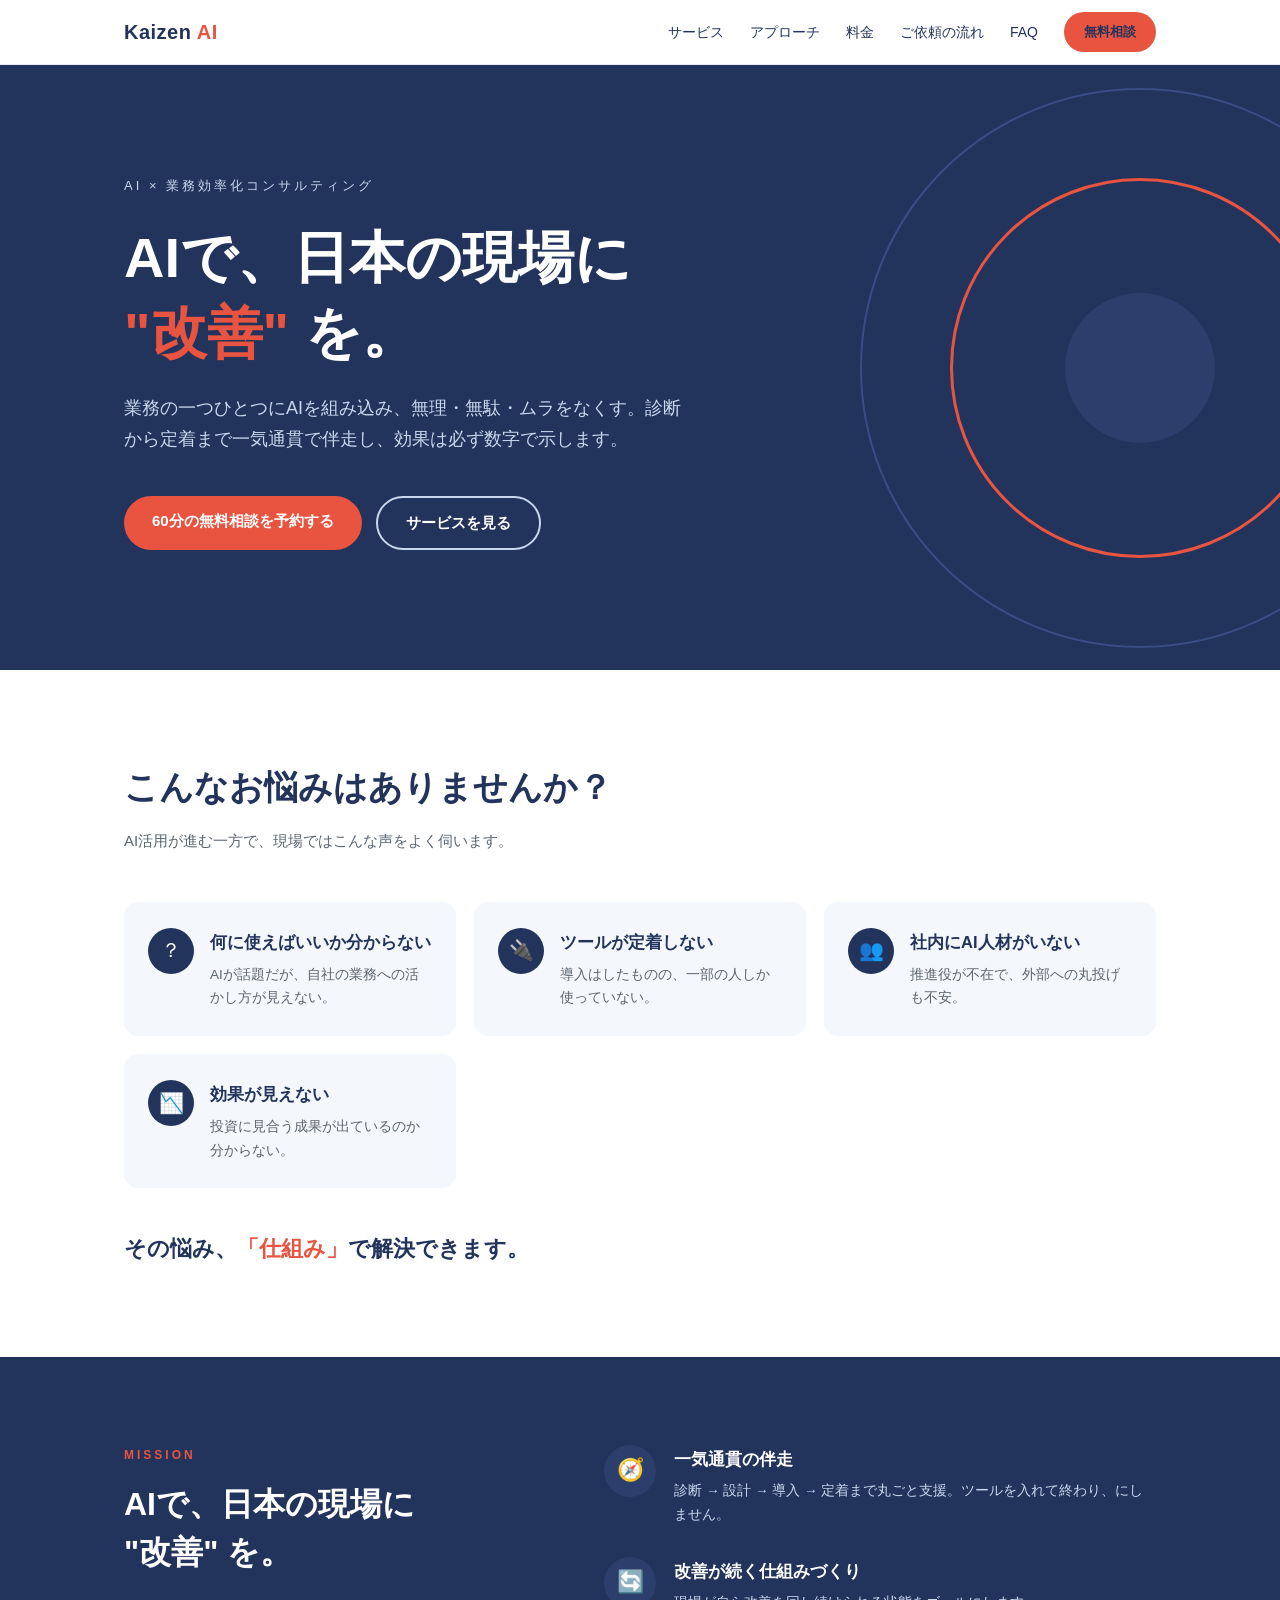
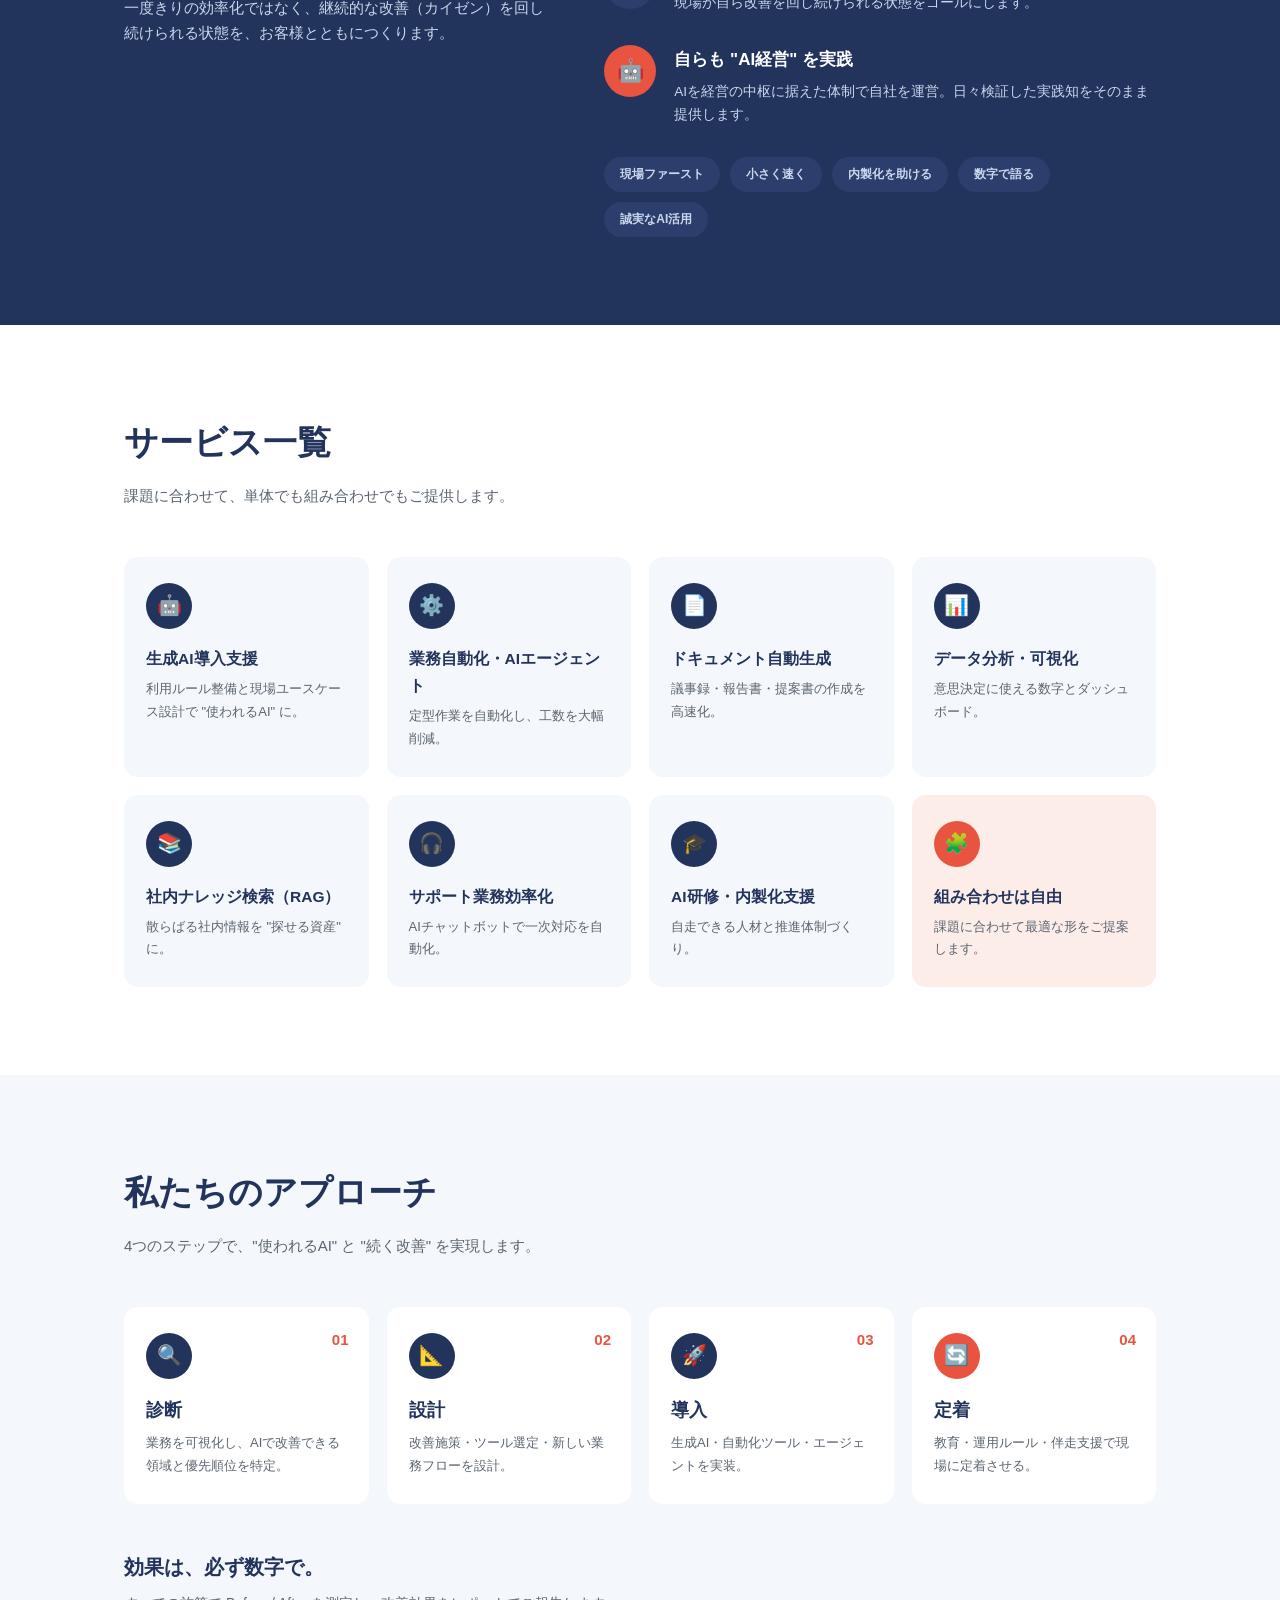
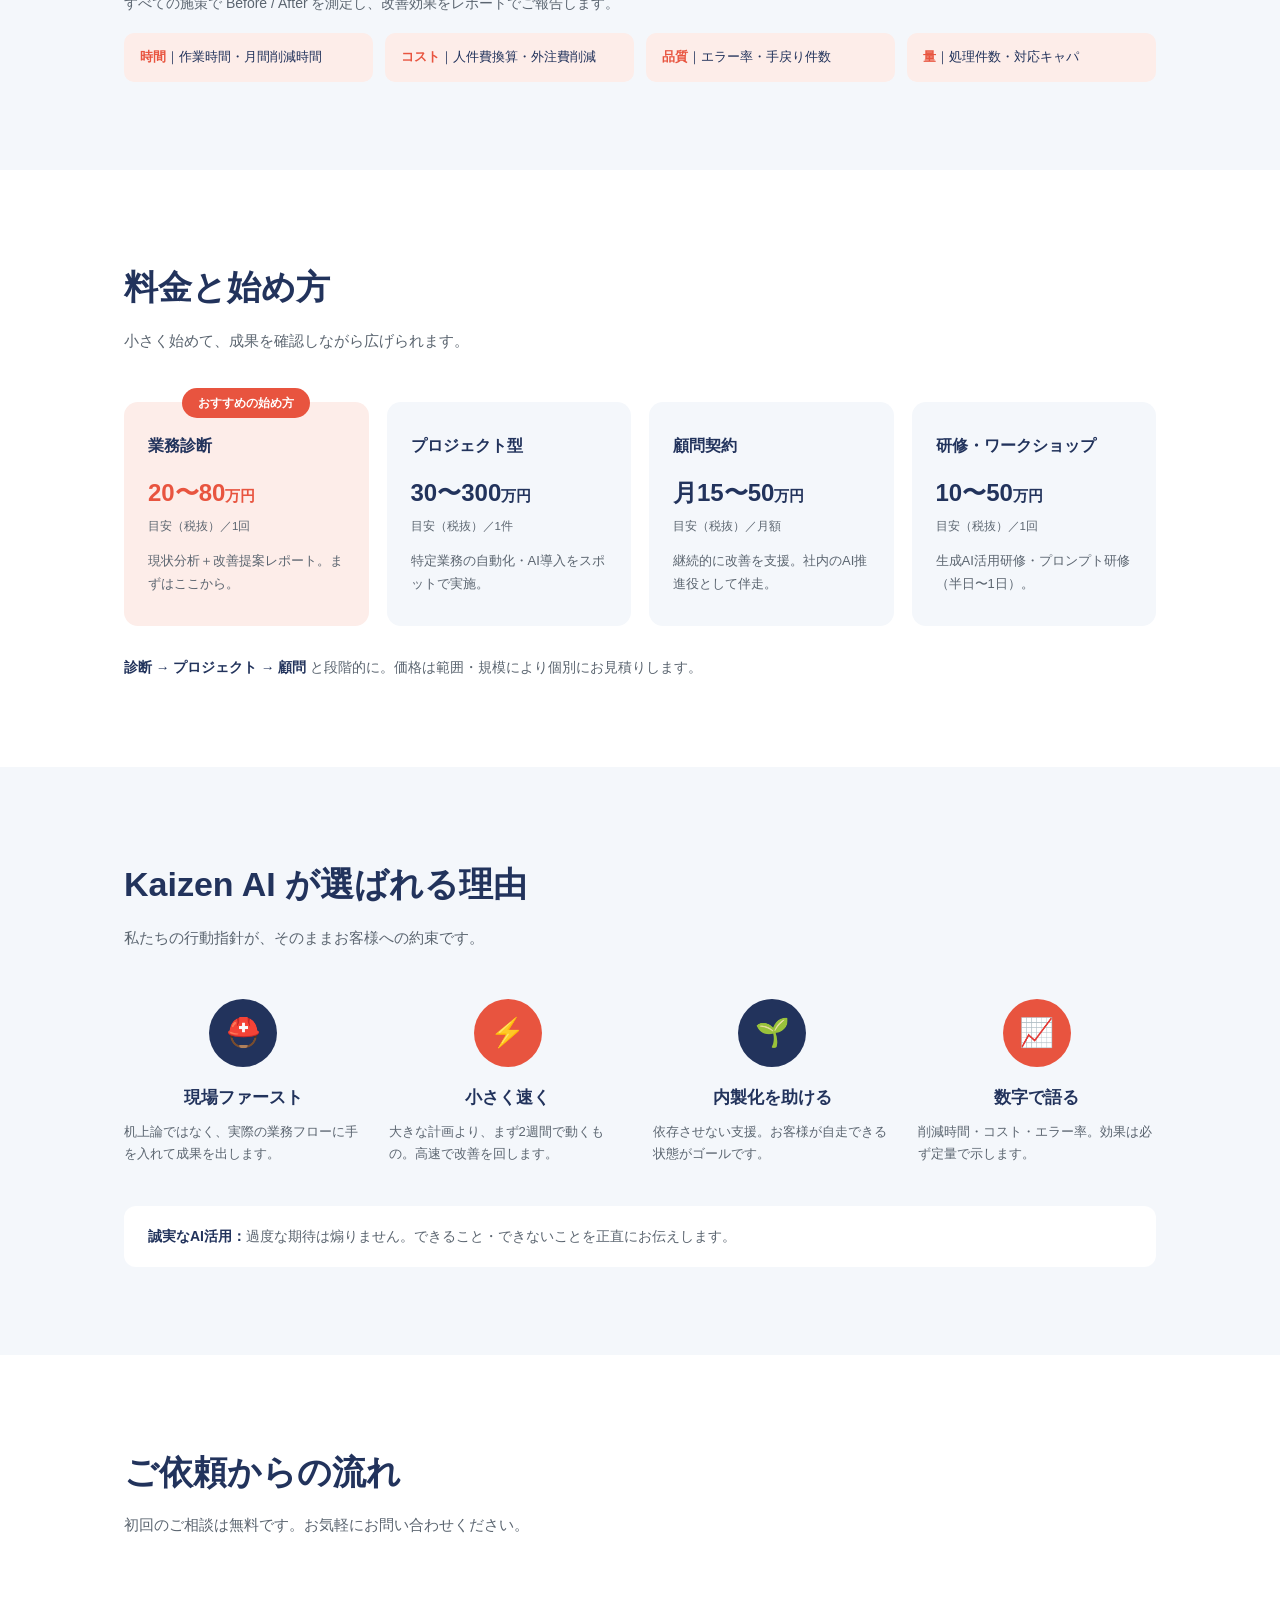
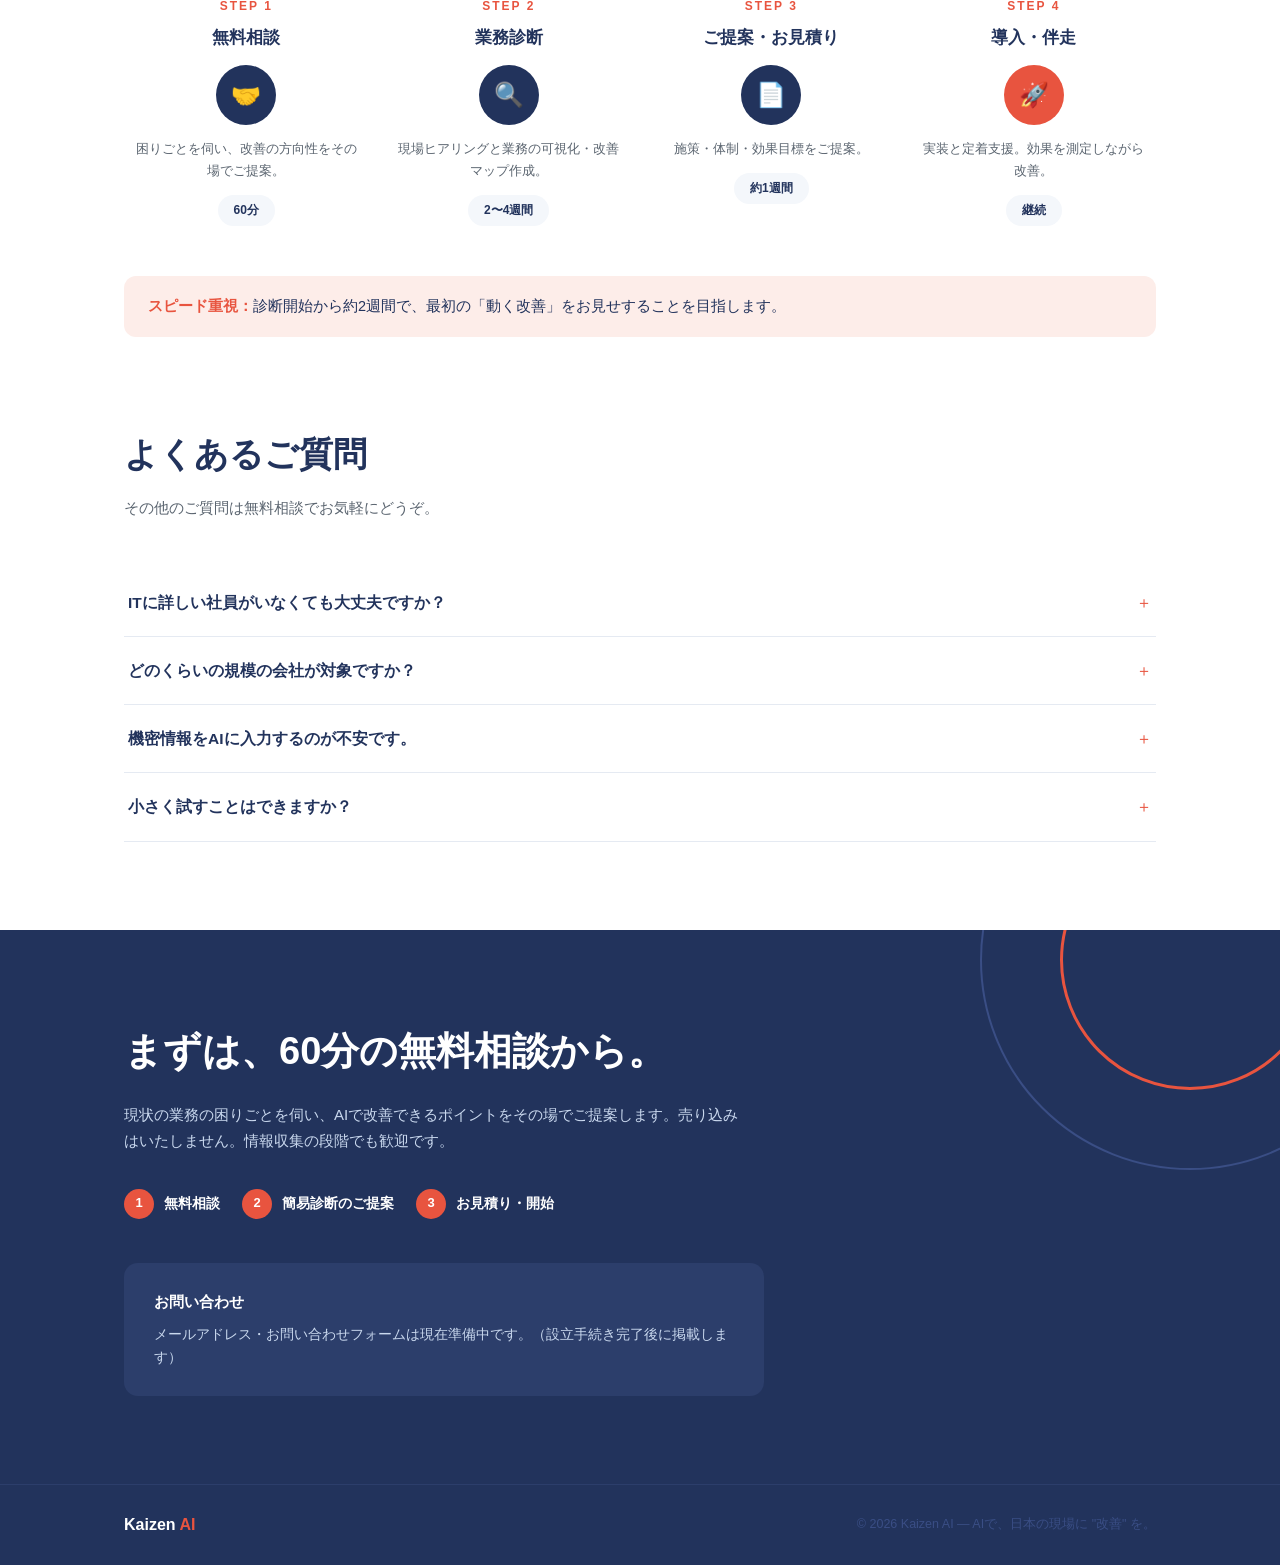
==== website/index.html @ c4fd0d72 "Webサイト: 会社紹介LP（1枚もの）を追加 - website/index.html — 自己完結型LP（外部依存なし・レスポンシブ対応）   ヒーロー / お悩み / 会社紹介 / サービス /" ====
<!DOCTYPE html>
<html lang="ja">
<head>
<meta charset="UTF-8">
<meta name="viewport" content="width=device-width, initial-scale=1.0">
<title>Kaizen AI — AIで、日本の現場に "改善" を。</title>
<meta name="description" content="Kaizen AI は、AIを駆使した業務効率化コンサルティング会社です。診断から定着まで一気通貫で伴走し、効果を数字で示します。まずは60分の無料相談から。">
<style>
  :root {
    --ink: #22335C;
    --ink2: #3A4E85;
    --panel: #2C3E6B;
    --ice: #C9D8EE;
    --bg-soft: #F4F7FB;
    --acc: #E8543F;
    --acc-soft: #FDEDE9;
    --gray: #5B6570;
    --white: #FFFFFF;
  }
  * { margin: 0; padding: 0; box-sizing: border-box; }
  html { scroll-behavior: smooth; }
  body {
    font-family: "Hiragino Kaku Gothic ProN", "Hiragino Sans", "Yu Gothic", "Meiryo", sans-serif;
    color: var(--ink);
    background: var(--white);
    line-height: 1.75;
  }
  .wrap { max-width: 1080px; margin: 0 auto; padding: 0 24px; }
  section { padding: 88px 0; }
  h2 { font-size: clamp(26px, 4vw, 34px); margin-bottom: 10px; }
  .lead { color: var(--gray); margin-bottom: 48px; font-size: 15px; }
  .accent { color: var(--acc); }

  /* ---------- header ---------- */
  header {
    position: sticky; top: 0; z-index: 50;
    background: rgba(255,255,255,.94); backdrop-filter: blur(8px);
    border-bottom: 1px solid #E5EAF2;
  }
  .nav { display: flex; align-items: center; justify-content: space-between; height: 64px; }
  .logo { font-size: 20px; font-weight: 800; letter-spacing: .5px; color: var(--ink); text-decoration: none; }
  .logo span { color: var(--acc); }
  .nav-links { display: flex; gap: 26px; align-items: center; }
  .nav-links a { color: var(--ink); text-decoration: none; font-size: 14px; }
  .nav-links a:hover { color: var(--acc); }
  .btn {
    display: inline-block; padding: 12px 28px; border-radius: 999px;
    background: var(--acc); color: var(--white); text-decoration: none;
    font-weight: 700; font-size: 15px; transition: opacity .2s, transform .2s;
  }
  .btn:hover { opacity: .88; transform: translateY(-1px); }
  .btn.small { padding: 9px 20px; font-size: 13px; }
  .btn.ghost { background: transparent; border: 2px solid var(--ice); color: var(--white); }
  @media (max-width: 720px) { .nav-links a:not(.btn) { display: none; } }

  /* ---------- hero ---------- */
  .hero {
    background: var(--ink); color: var(--white);
    position: relative; overflow: hidden; padding: 110px 0 120px;
  }
  .hero .circles { position: absolute; right: -140px; top: 50%; transform: translateY(-50%); width: 560px; height: 560px; pointer-events: none; }
  .hero .c1, .hero .c2, .hero .c3 { position: absolute; border-radius: 50%; }
  .hero .c1 { inset: 0; border: 2px solid var(--ink2); }
  .hero .c2 { inset: 90px; border: 3px solid var(--acc); }
  .hero .c3 { inset: 205px; background: var(--panel); }
  .hero .dot { position: absolute; top: 60px; right: 70px; width: 22px; height: 22px; border-radius: 50%; background: var(--ice); }
  .hero .eyebrow { color: var(--ice); font-size: 13px; letter-spacing: 3px; margin-bottom: 22px; }
  .hero h1 { font-size: clamp(34px, 6vw, 56px); line-height: 1.35; margin-bottom: 22px; }
  .hero h1 em { font-style: normal; color: var(--acc); }
  .hero p.sub { color: var(--ice); font-size: clamp(15px, 2vw, 18px); margin-bottom: 40px; max-width: 560px; }
  .hero .cta-row { display: flex; gap: 14px; flex-wrap: wrap; }
  @media (max-width: 860px) { .hero .circles { opacity: .35; } }

  /* ---------- pain ---------- */
  .pain-grid { display: grid; grid-template-columns: repeat(auto-fit, minmax(280px, 1fr)); gap: 18px; }
  .pain-card {
    background: var(--bg-soft); border-radius: 14px; padding: 26px 24px;
    display: flex; gap: 16px; align-items: flex-start;
  }
  .pain-card .ico { flex: 0 0 46px; height: 46px; border-radius: 50%; background: var(--ink); color: var(--white); display: grid; place-items: center; font-size: 20px; }
  .pain-card h3 { font-size: 16.5px; margin-bottom: 6px; }
  .pain-card p { color: var(--gray); font-size: 13.5px; }
  .pain-close { margin-top: 42px; font-size: clamp(18px, 3vw, 22px); font-weight: 800; }

  /* ---------- about ---------- */
  .about { background: var(--ink); color: var(--white); }
  .about-grid { display: grid; grid-template-columns: 1fr 1.3fr; gap: 56px; align-items: start; }
  @media (max-width: 860px) { .about-grid { grid-template-columns: 1fr; } }
  .about .mission-label { color: var(--acc); font-size: 12px; letter-spacing: 3px; font-weight: 700; margin-bottom: 14px; }
  .about .mission { font-size: clamp(24px, 3.4vw, 32px); font-weight: 800; line-height: 1.5; margin-bottom: 20px; }
  .about .mission-sub { color: var(--ice); font-size: 14.5px; }
  .feature { display: flex; gap: 18px; margin-bottom: 30px; }
  .feature .ico { flex: 0 0 52px; height: 52px; border-radius: 50%; background: var(--panel); display: grid; place-items: center; font-size: 22px; }
  .feature .ico.acc { background: var(--acc); }
  .feature h3 { font-size: 17px; margin-bottom: 5px; }
  .feature p { color: var(--ice); font-size: 13.5px; }
  .chip-row { display: flex; flex-wrap: wrap; gap: 10px; margin-top: 6px; }
  .chip { background: var(--panel); color: var(--ice); font-size: 12px; font-weight: 700; padding: 7px 16px; border-radius: 999px; }

  /* ---------- services ---------- */
  .svc-grid { display: grid; grid-template-columns: repeat(auto-fit, minmax(240px, 1fr)); gap: 18px; }
  .svc-card { background: var(--bg-soft); border-radius: 14px; padding: 26px 22px; }
  .svc-card.acc { background: var(--acc-soft); }
  .svc-card .ico { width: 46px; height: 46px; border-radius: 50%; background: var(--ink); color: var(--white); display: grid; place-items: center; font-size: 20px; margin-bottom: 16px; }
  .svc-card.acc .ico { background: var(--acc); }
  .svc-card h3 { font-size: 15.5px; margin-bottom: 6px; }
  .svc-card p { color: var(--gray); font-size: 13px; }

  /* ---------- approach ---------- */
  .approach { background: var(--bg-soft); }
  .step-grid { display: grid; grid-template-columns: repeat(auto-fit, minmax(220px, 1fr)); gap: 18px; margin-bottom: 46px; }
  .step-card { background: var(--white); border-radius: 14px; padding: 26px 22px; position: relative; }
  .step-card .num { position: absolute; top: 20px; right: 20px; color: var(--acc); font-weight: 800; font-size: 15px; }
  .step-card .ico { width: 46px; height: 46px; border-radius: 50%; background: var(--ink); color: var(--white); display: grid; place-items: center; font-size: 20px; margin-bottom: 16px; }
  .step-card.last .ico { background: var(--acc); }
  .step-card h3 { font-size: 18px; margin-bottom: 6px; }
  .step-card p { color: var(--gray); font-size: 13px; }
  .kpi-note h3 { font-size: 20px; margin-bottom: 6px; }
  .kpi-note > p { color: var(--gray); font-size: 14px; margin-bottom: 18px; }
  .kpi-row { display: grid; grid-template-columns: repeat(auto-fit, minmax(220px, 1fr)); gap: 12px; }
  .kpi { background: var(--acc-soft); border-radius: 10px; padding: 13px 16px; font-size: 13px; }
  .kpi b { color: var(--acc); }

  /* ---------- pricing ---------- */
  .price-grid { display: grid; grid-template-columns: repeat(auto-fit, minmax(230px, 1fr)); gap: 18px; margin-bottom: 30px; }
  .price-card { background: var(--bg-soft); border-radius: 14px; padding: 30px 24px; position: relative; }
  .price-card.top { background: var(--acc-soft); }
  .price-card .badge {
    position: absolute; top: -14px; left: 50%; transform: translateX(-50%);
    background: var(--acc); color: var(--white); font-size: 11.5px; font-weight: 700;
    padding: 5px 16px; border-radius: 999px; white-space: nowrap;
  }
  .price-card h3 { font-size: 16px; margin-bottom: 12px; }
  .price-card .price { font-size: 24px; font-weight: 800; margin-bottom: 2px; }
  .price-card.top .price { color: var(--acc); }
  .price-card .unit { color: var(--gray); font-size: 11.5px; margin-bottom: 14px; }
  .price-card p.desc { color: var(--gray); font-size: 13px; }
  .price-note { font-size: 13.5px; color: var(--gray); }
  .price-note b { color: var(--ink); }

  /* ---------- reasons ---------- */
  .reasons { background: var(--bg-soft); }
  .reason-grid { display: grid; grid-template-columns: repeat(auto-fit, minmax(220px, 1fr)); gap: 26px; margin-bottom: 40px; }
  .reason { text-align: center; }
  .reason .ico { width: 68px; height: 68px; border-radius: 50%; background: var(--ink); color: var(--white); display: grid; place-items: center; font-size: 28px; margin: 0 auto 16px; }
  .reason:nth-child(even) .ico { background: var(--acc); }
  .reason h3 { font-size: 17px; margin-bottom: 8px; }
  .reason p { color: var(--gray); font-size: 13px; text-align: left; }
  .honesty { background: var(--white); border-radius: 12px; padding: 18px 24px; font-size: 14px; }
  .honesty b { color: var(--ink); }
  .honesty span { color: var(--gray); }

  /* ---------- flow ---------- */
  .flow-grid { display: grid; grid-template-columns: repeat(auto-fit, minmax(200px, 1fr)); gap: 18px; margin-bottom: 40px; }
  .flow-item { text-align: center; padding: 10px; }
  .flow-item .stepno { color: var(--acc); font-weight: 800; font-size: 12px; letter-spacing: 2px; }
  .flow-item h3 { font-size: 17px; margin: 6px 0 12px; }
  .flow-item .ico { width: 60px; height: 60px; border-radius: 50%; background: var(--ink); color: var(--white); display: grid; place-items: center; font-size: 24px; margin: 0 auto 14px; }
  .flow-item.last .ico { background: var(--acc); }
  .flow-item p { color: var(--gray); font-size: 12.5px; margin-bottom: 12px; }
  .flow-item .dur { display: inline-block; background: var(--bg-soft); border-radius: 999px; font-size: 12px; font-weight: 700; padding: 5px 16px; }
  .speed { background: var(--acc-soft); border-radius: 12px; padding: 18px 24px; font-size: 14.5px; }
  .speed b { color: var(--acc); }

  /* ---------- faq ---------- */
  .faq details { border-bottom: 1px solid #E5EAF2; padding: 4px 0; }
  .faq summary { cursor: pointer; font-weight: 700; font-size: 15.5px; padding: 16px 4px; list-style: none; display: flex; justify-content: space-between; align-items: center; }
  .faq summary::-webkit-details-marker { display: none; }
  .faq summary::after { content: "＋"; color: var(--acc); font-weight: 400; }
  .faq details[open] summary::after { content: "−"; }
  .faq .a { color: var(--gray); font-size: 14px; padding: 0 4px 18px; }

  /* ---------- cta ---------- */
  .cta { background: var(--ink); color: var(--white); position: relative; overflow: hidden; }
  .cta .circles { position: absolute; right: -120px; top: -180px; width: 420px; height: 420px; pointer-events: none; }
  .cta .c1 { position: absolute; inset: 0; border-radius: 50%; border: 2px solid var(--ink2); }
  .cta .c2 { position: absolute; inset: 80px; border-radius: 50%; border: 3px solid var(--acc); }
  @media (max-width: 860px) { .cta .circles { opacity: .18; } }
  .cta h2 { font-size: clamp(26px, 4.4vw, 38px); }
  .cta p.sub { color: var(--ice); margin: 18px 0 34px; max-width: 620px; font-size: 15px; }
  .cta-steps { display: flex; gap: 22px; flex-wrap: wrap; margin-bottom: 44px; }
  .cta-steps .s { display: flex; align-items: center; gap: 10px; font-weight: 700; font-size: 14px; }
  .cta-steps .n { width: 30px; height: 30px; border-radius: 50%; background: var(--acc); display: grid; place-items: center; font-size: 13px; }
  .contact-box { background: var(--panel); border-radius: 14px; padding: 26px 30px; max-width: 640px; }
  .contact-box h3 { font-size: 15px; margin-bottom: 8px; }
  .contact-box p { color: var(--ice); font-size: 13.5px; }

  footer { background: var(--ink); color: var(--ink2); border-top: 1px solid var(--panel); padding: 26px 0; }
  .foot { display: flex; justify-content: space-between; align-items: center; flex-wrap: wrap; gap: 10px; font-size: 12.5px; }
  .foot .flogo { color: var(--white); font-weight: 800; font-size: 16px; }
  .foot .flogo span { color: var(--acc); }
</style>
</head>
<body>

<header>
  <div class="wrap nav">
    <a class="logo" href="#top">Kaizen <span>AI</span></a>
    <nav class="nav-links">
      <a href="#services">サービス</a>
      <a href="#approach">アプローチ</a>
      <a href="#pricing">料金</a>
      <a href="#flow">ご依頼の流れ</a>
      <a href="#faq">FAQ</a>
      <a class="btn small" href="#contact">無料相談</a>
    </nav>
  </div>
</header>

<!-- ================= HERO ================= -->
<div class="hero" id="top">
  <div class="circles"><div class="c1"></div><div class="c2"></div><div class="c3"></div><div class="dot"></div></div>
  <div class="wrap" style="position:relative">
    <div class="eyebrow">AI × 業務効率化コンサルティング</div>
    <h1>AIで、日本の現場に<br><em>"改善"</em> を。</h1>
    <p class="sub">業務の一つひとつにAIを組み込み、無理・無駄・ムラをなくす。診断から定着まで一気通貫で伴走し、効果は必ず数字で示します。</p>
    <div class="cta-row">
      <a class="btn" href="#contact">60分の無料相談を予約する</a>
      <a class="btn ghost" href="#services">サービスを見る</a>
    </div>
  </div>
</div>

<!-- ================= PAIN ================= -->
<section>
  <div class="wrap">
    <h2>こんなお悩みはありませんか？</h2>
    <p class="lead">AI活用が進む一方で、現場ではこんな声をよく伺います。</p>
    <div class="pain-grid">
      <div class="pain-card"><div class="ico">？</div><div><h3>何に使えばいいか分からない</h3><p>AIが話題だが、自社の業務への活かし方が見えない。</p></div></div>
      <div class="pain-card"><div class="ico">🔌</div><div><h3>ツールが定着しない</h3><p>導入はしたものの、一部の人しか使っていない。</p></div></div>
      <div class="pain-card"><div class="ico">👥</div><div><h3>社内にAI人材がいない</h3><p>推進役が不在で、外部への丸投げも不安。</p></div></div>
      <div class="pain-card"><div class="ico">📉</div><div><h3>効果が見えない</h3><p>投資に見合う成果が出ているのか分からない。</p></div></div>
    </div>
    <p class="pain-close">その悩み、<span class="accent">「仕組み」</span>で解決できます。</p>
  </div>
</section>

<!-- ================= ABOUT ================= -->
<section class="about">
  <div class="wrap">
    <div class="about-grid">
      <div>
        <div class="mission-label">MISSION</div>
        <div class="mission">AIで、日本の現場に<br>"改善" を。</div>
        <p class="mission-sub">一度きりの効率化ではなく、継続的な改善（カイゼン）を回し続けられる状態を、お客様とともにつくります。</p>
      </div>
      <div>
        <div class="feature"><div class="ico">🧭</div><div><h3>一気通貫の伴走</h3><p>診断 → 設計 → 導入 → 定着まで丸ごと支援。ツールを入れて終わり、にしません。</p></div></div>
        <div class="feature"><div class="ico">🔄</div><div><h3>改善が続く仕組みづくり</h3><p>現場が自ら改善を回し続けられる状態をゴールにします。</p></div></div>
        <div class="feature"><div class="ico acc">🤖</div><div><h3>自らも "AI経営" を実践</h3><p>AIを経営の中枢に据えた体制で自社を運営。日々検証した実践知をそのまま提供します。</p></div></div>
        <div class="chip-row">
          <span class="chip">現場ファースト</span><span class="chip">小さく速く</span><span class="chip">内製化を助ける</span><span class="chip">数字で語る</span><span class="chip">誠実なAI活用</span>
        </div>
      </div>
    </div>
  </div>
</section>

<!-- ================= SERVICES ================= -->
<section id="services">
  <div class="wrap">
    <h2>サービス一覧</h2>
    <p class="lead">課題に合わせて、単体でも組み合わせでもご提供します。</p>
    <div class="svc-grid">
      <div class="svc-card"><div class="ico">🤖</div><h3>生成AI導入支援</h3><p>利用ルール整備と現場ユースケース設計で "使われるAI" に。</p></div>
      <div class="svc-card"><div class="ico">⚙️</div><h3>業務自動化・AIエージェント</h3><p>定型作業を自動化し、工数を大幅削減。</p></div>
      <div class="svc-card"><div class="ico">📄</div><h3>ドキュメント自動生成</h3><p>議事録・報告書・提案書の作成を高速化。</p></div>
      <div class="svc-card"><div class="ico">📊</div><h3>データ分析・可視化</h3><p>意思決定に使える数字とダッシュボード。</p></div>
      <div class="svc-card"><div class="ico">📚</div><h3>社内ナレッジ検索（RAG）</h3><p>散らばる社内情報を "探せる資産" に。</p></div>
      <div class="svc-card"><div class="ico">🎧</div><h3>サポート業務効率化</h3><p>AIチャットボットで一次対応を自動化。</p></div>
      <div class="svc-card"><div class="ico">🎓</div><h3>AI研修・内製化支援</h3><p>自走できる人材と推進体制づくり。</p></div>
      <div class="svc-card acc"><div class="ico">🧩</div><h3>組み合わせは自由</h3><p>課題に合わせて最適な形をご提案します。</p></div>
    </div>
  </div>
</section>

<!-- ================= APPROACH ================= -->
<section class="approach" id="approach">
  <div class="wrap">
    <h2>私たちのアプローチ</h2>
    <p class="lead">4つのステップで、"使われるAI" と "続く改善" を実現します。</p>
    <div class="step-grid">
      <div class="step-card"><span class="num">01</span><div class="ico">🔍</div><h3>診断</h3><p>業務を可視化し、AIで改善できる領域と優先順位を特定。</p></div>
      <div class="step-card"><span class="num">02</span><div class="ico">📐</div><h3>設計</h3><p>改善施策・ツール選定・新しい業務フローを設計。</p></div>
      <div class="step-card"><span class="num">03</span><div class="ico">🚀</div><h3>導入</h3><p>生成AI・自動化ツール・エージェントを実装。</p></div>
      <div class="step-card last"><span class="num">04</span><div class="ico">🔄</div><h3>定着</h3><p>教育・運用ルール・伴走支援で現場に定着させる。</p></div>
    </div>
    <div class="kpi-note">
      <h3>効果は、必ず数字で。</h3>
      <p>すべての施策で Before / After を測定し、改善効果をレポートでご報告します。</p>
      <div class="kpi-row">
        <div class="kpi"><b>時間</b>｜作業時間・月間削減時間</div>
        <div class="kpi"><b>コスト</b>｜人件費換算・外注費削減</div>
        <div class="kpi"><b>品質</b>｜エラー率・手戻り件数</div>
        <div class="kpi"><b>量</b>｜処理件数・対応キャパ</div>
      </div>
    </div>
  </div>
</section>

<!-- ================= PRICING ================= -->
<section id="pricing">
  <div class="wrap">
    <h2>料金と始め方</h2>
    <p class="lead">小さく始めて、成果を確認しながら広げられます。</p>
    <div class="price-grid">
      <div class="price-card top">
        <span class="badge">おすすめの始め方</span>
        <h3>業務診断</h3>
        <div class="price">20〜80<span style="font-size:15px">万円</span></div>
        <div class="unit">目安（税抜）／1回</div>
        <p class="desc">現状分析＋改善提案レポート。まずはここから。</p>
      </div>
      <div class="price-card">
        <h3>プロジェクト型</h3>
        <div class="price">30〜300<span style="font-size:15px">万円</span></div>
        <div class="unit">目安（税抜）／1件</div>
        <p class="desc">特定業務の自動化・AI導入をスポットで実施。</p>
      </div>
      <div class="price-card">
        <h3>顧問契約</h3>
        <div class="price">月15〜50<span style="font-size:15px">万円</span></div>
        <div class="unit">目安（税抜）／月額</div>
        <p class="desc">継続的に改善を支援。社内のAI推進役として伴走。</p>
      </div>
      <div class="price-card">
        <h3>研修・ワークショップ</h3>
        <div class="price">10〜50<span style="font-size:15px">万円</span></div>
        <div class="unit">目安（税抜）／1回</div>
        <p class="desc">生成AI活用研修・プロンプト研修（半日〜1日）。</p>
      </div>
    </div>
    <p class="price-note"><b>診断 → プロジェクト → 顧問</b> と段階的に。価格は範囲・規模により個別にお見積りします。</p>
  </div>
</section>

<!-- ================= REASONS ================= -->
<section class="reasons">
  <div class="wrap">
    <h2>Kaizen AI が選ばれる理由</h2>
    <p class="lead">私たちの行動指針が、そのままお客様への約束です。</p>
    <div class="reason-grid">
      <div class="reason"><div class="ico">⛑️</div><h3>現場ファースト</h3><p>机上論ではなく、実際の業務フローに手を入れて成果を出します。</p></div>
      <div class="reason"><div class="ico">⚡</div><h3>小さく速く</h3><p>大きな計画より、まず2週間で動くもの。高速で改善を回します。</p></div>
      <div class="reason"><div class="ico">🌱</div><h3>内製化を助ける</h3><p>依存させない支援。お客様が自走できる状態がゴールです。</p></div>
      <div class="reason"><div class="ico">📈</div><h3>数字で語る</h3><p>削減時間・コスト・エラー率。効果は必ず定量で示します。</p></div>
    </div>
    <div class="honesty"><b>誠実なAI活用：</b><span>過度な期待は煽りません。できること・できないことを正直にお伝えします。</span></div>
  </div>
</section>

<!-- ================= FLOW ================= -->
<section id="flow">
  <div class="wrap">
    <h2>ご依頼からの流れ</h2>
    <p class="lead">初回のご相談は無料です。お気軽にお問い合わせください。</p>
    <div class="flow-grid">
      <div class="flow-item"><div class="stepno">STEP 1</div><h3>無料相談</h3><div class="ico">🤝</div><p>困りごとを伺い、改善の方向性をその場でご提案。</p><span class="dur">60分</span></div>
      <div class="flow-item"><div class="stepno">STEP 2</div><h3>業務診断</h3><div class="ico">🔍</div><p>現場ヒアリングと業務の可視化・改善マップ作成。</p><span class="dur">2〜4週間</span></div>
      <div class="flow-item"><div class="stepno">STEP 3</div><h3>ご提案・お見積り</h3><div class="ico">📄</div><p>施策・体制・効果目標をご提案。</p><span class="dur">約1週間</span></div>
      <div class="flow-item last"><div class="stepno">STEP 4</div><h3>導入・伴走</h3><div class="ico">🚀</div><p>実装と定着支援。効果を測定しながら改善。</p><span class="dur">継続</span></div>
    </div>
    <div class="speed"><b>スピード重視：</b>診断開始から約2週間で、最初の「動く改善」をお見せすることを目指します。</div>
  </div>
</section>

<!-- ================= FAQ ================= -->
<section class="faq" id="faq" style="padding-top:0">
  <div class="wrap">
    <h2>よくあるご質問</h2>
    <p class="lead">その他のご質問は無料相談でお気軽にどうぞ。</p>
    <details>
      <summary>ITに詳しい社員がいなくても大丈夫ですか？</summary>
      <p class="a">はい。非IT部門・中小企業のご支援を前提に設計しています。専門用語を使わない説明と、現場に合わせた運用ルールづくりまで含めて伴走します。</p>
    </details>
    <details>
      <summary>どのくらいの規模の会社が対象ですか？</summary>
      <p class="a">従業員10〜300名規模の中小企業、士業・不動産・建設・医療・教育などの専門サービス業、大企業の特定部門を主な対象としています。</p>
    </details>
    <details>
      <summary>機密情報をAIに入力するのが不安です。</summary>
      <p class="a">取り扱うデータは最小限にとどめ、生成AIへの入力可否は事前にお客様と合意します。学習利用オフ設定の確認など、安全な利用ルールの整備自体もサービスに含まれます。</p>
    </details>
    <details>
      <summary>小さく試すことはできますか？</summary>
      <p class="a">はい、それが推奨の始め方です。まず業務診断で改善余地を可視化し、効果を確認しながら段階的に広げられます。</p>
    </details>
  </div>
</section>

<!-- ================= CTA ================= -->
<section class="cta" id="contact">
  <div class="circles"><div class="c1"></div><div class="c2"></div></div>
  <div class="wrap" style="position:relative">
    <h2>まずは、60分の無料相談から。</h2>
    <p class="sub">現状の業務の困りごとを伺い、AIで改善できるポイントをその場でご提案します。売り込みはいたしません。情報収集の段階でも歓迎です。</p>
    <div class="cta-steps">
      <div class="s"><span class="n">1</span>無料相談</div>
      <div class="s"><span class="n">2</span>簡易診断のご提案</div>
      <div class="s"><span class="n">3</span>お見積り・開始</div>
    </div>
    <div class="contact-box">
      <h3>お問い合わせ</h3>
      <p>メールアドレス・お問い合わせフォームは現在準備中です。（設立手続き完了後に掲載します）</p>
    </div>
  </div>
</section>

<footer>
  <div class="wrap foot">
    <div class="flogo">Kaizen <span>AI</span></div>
    <div>© 2026 Kaizen AI — AIで、日本の現場に "改善" を。</div>
  </div>
</footer>

</body>
</html>
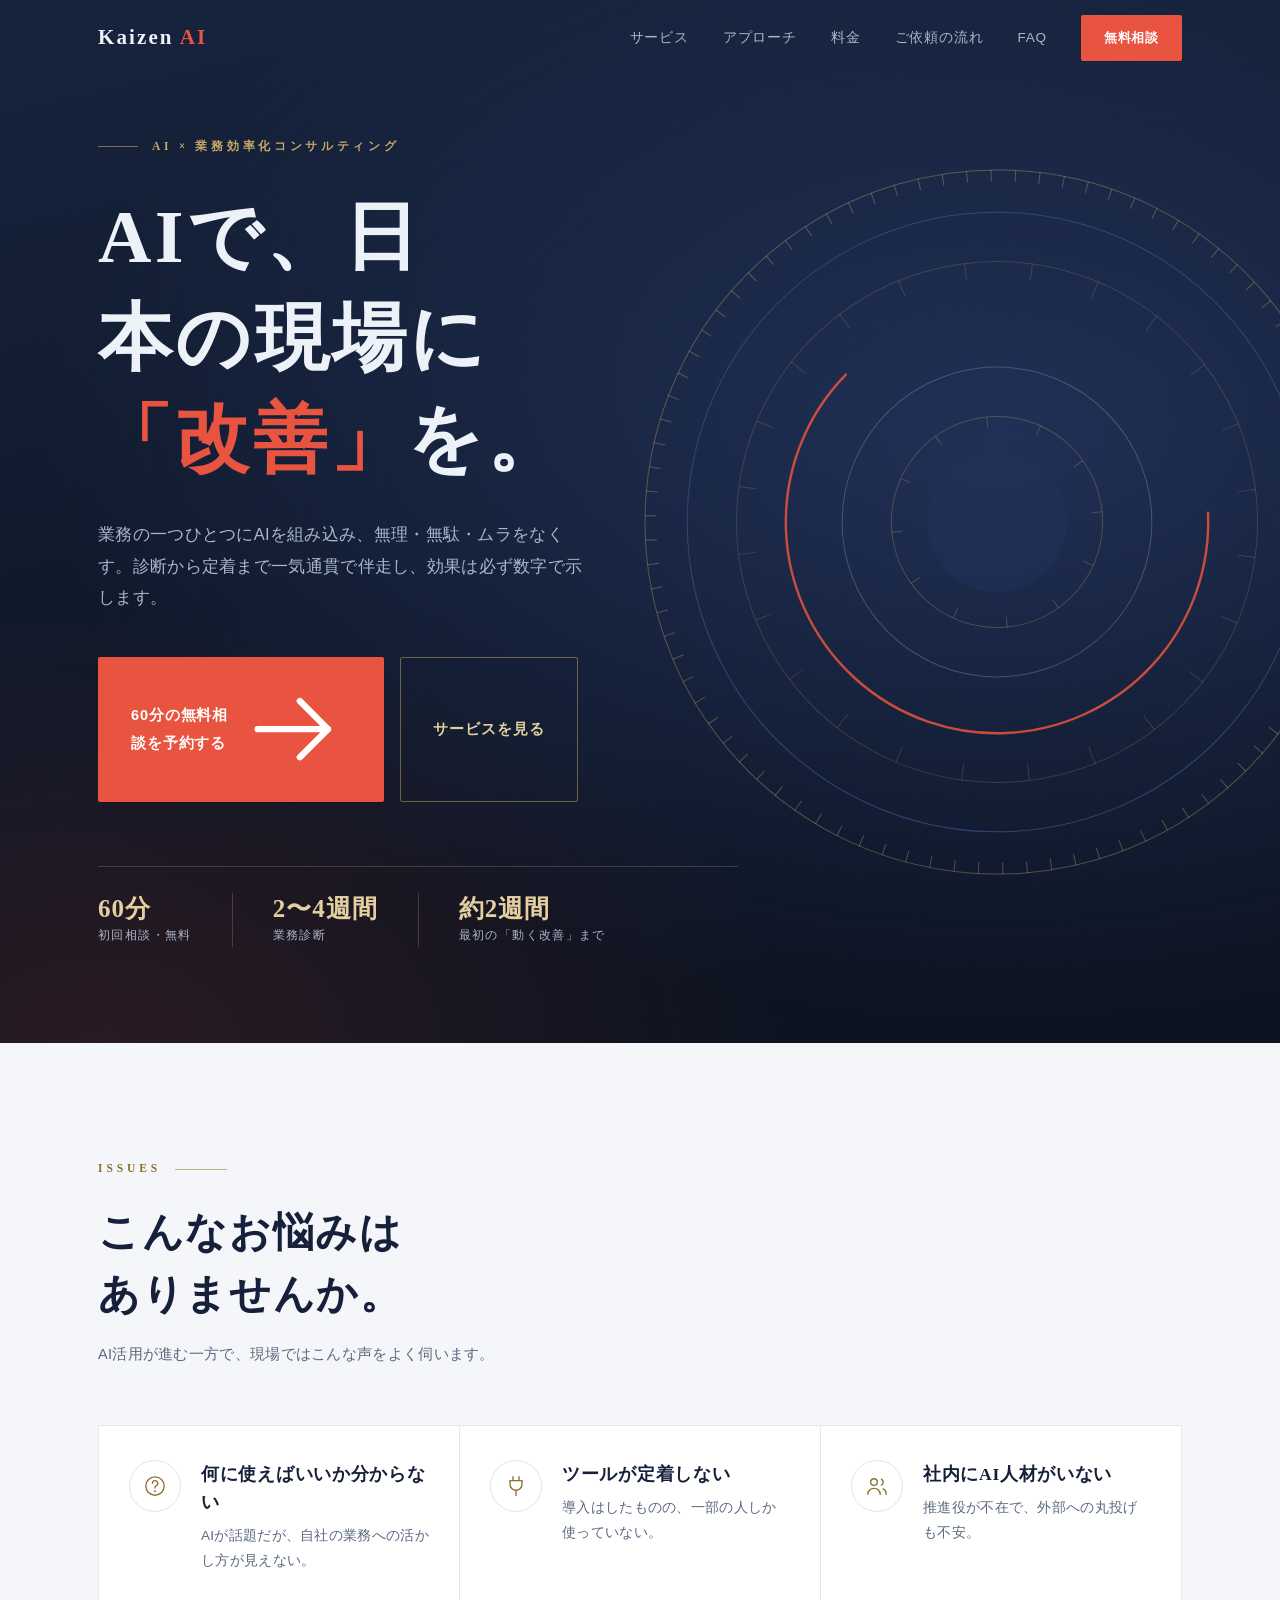
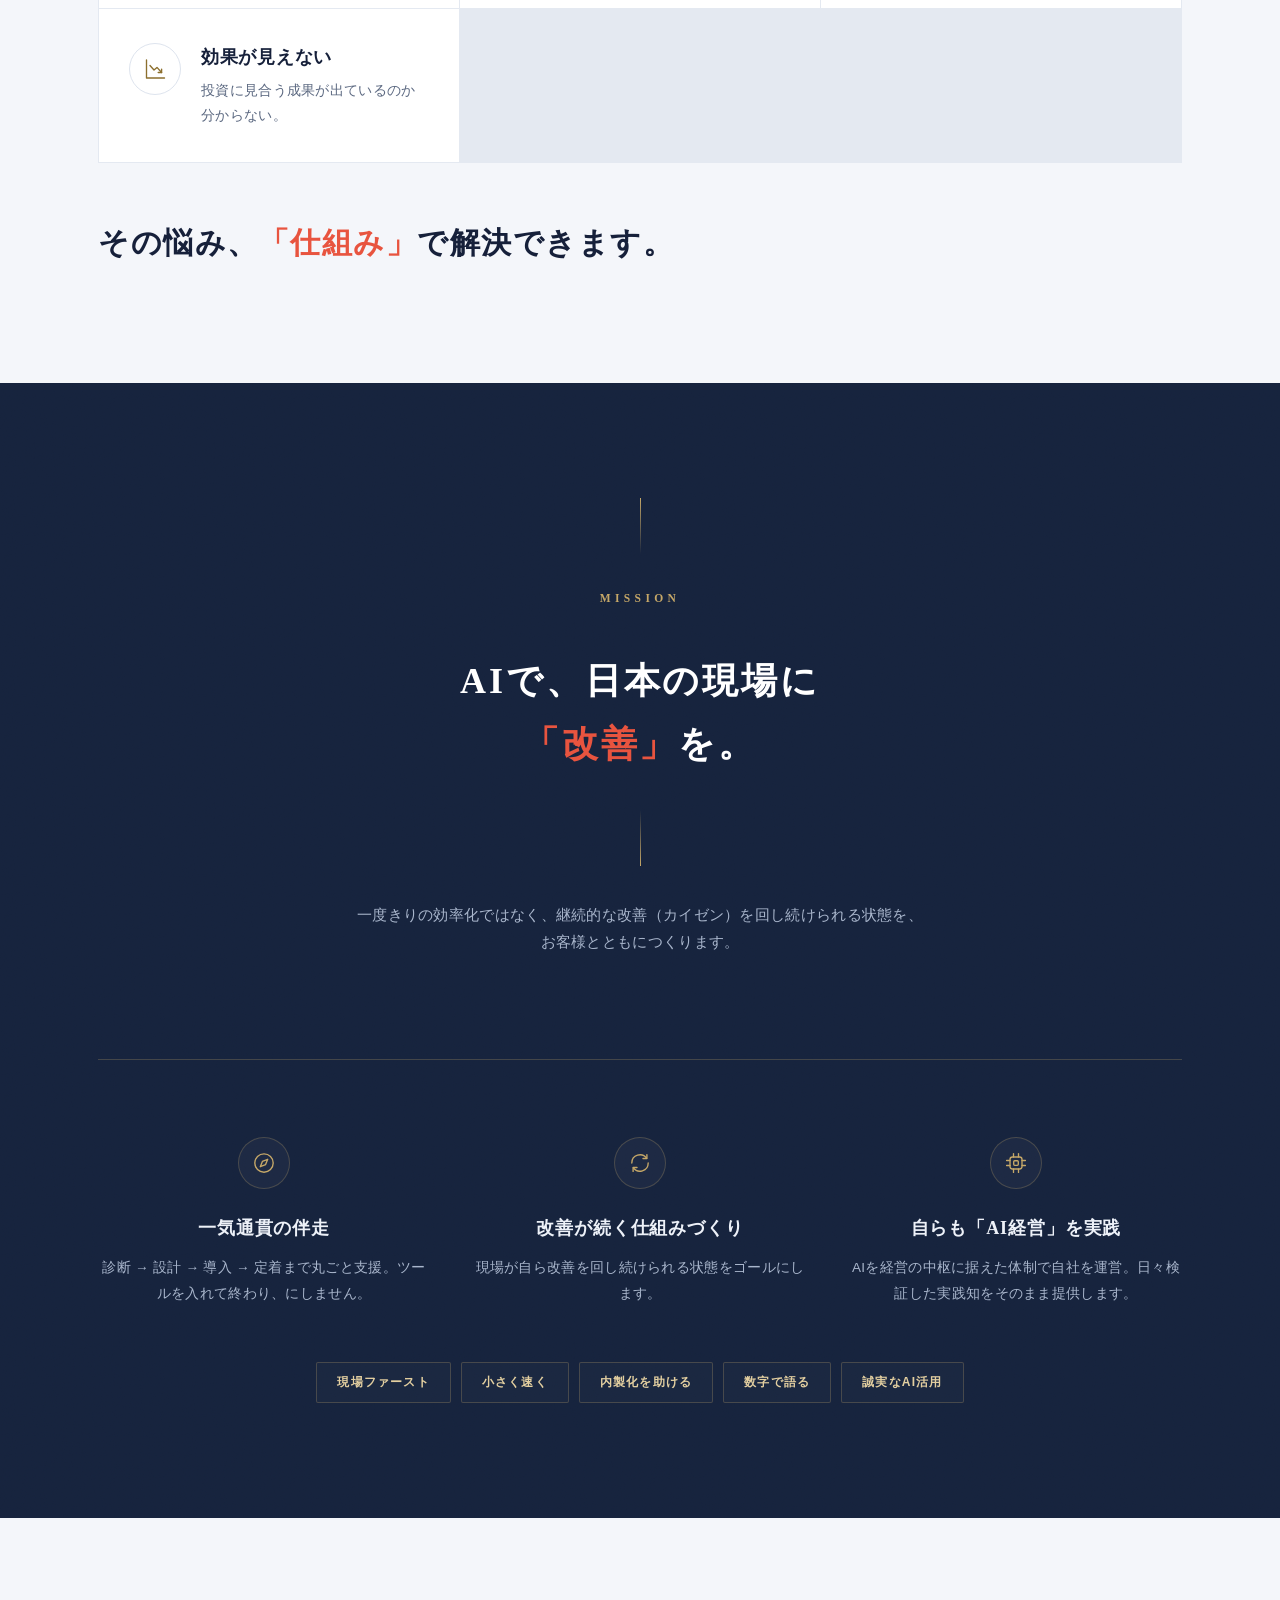
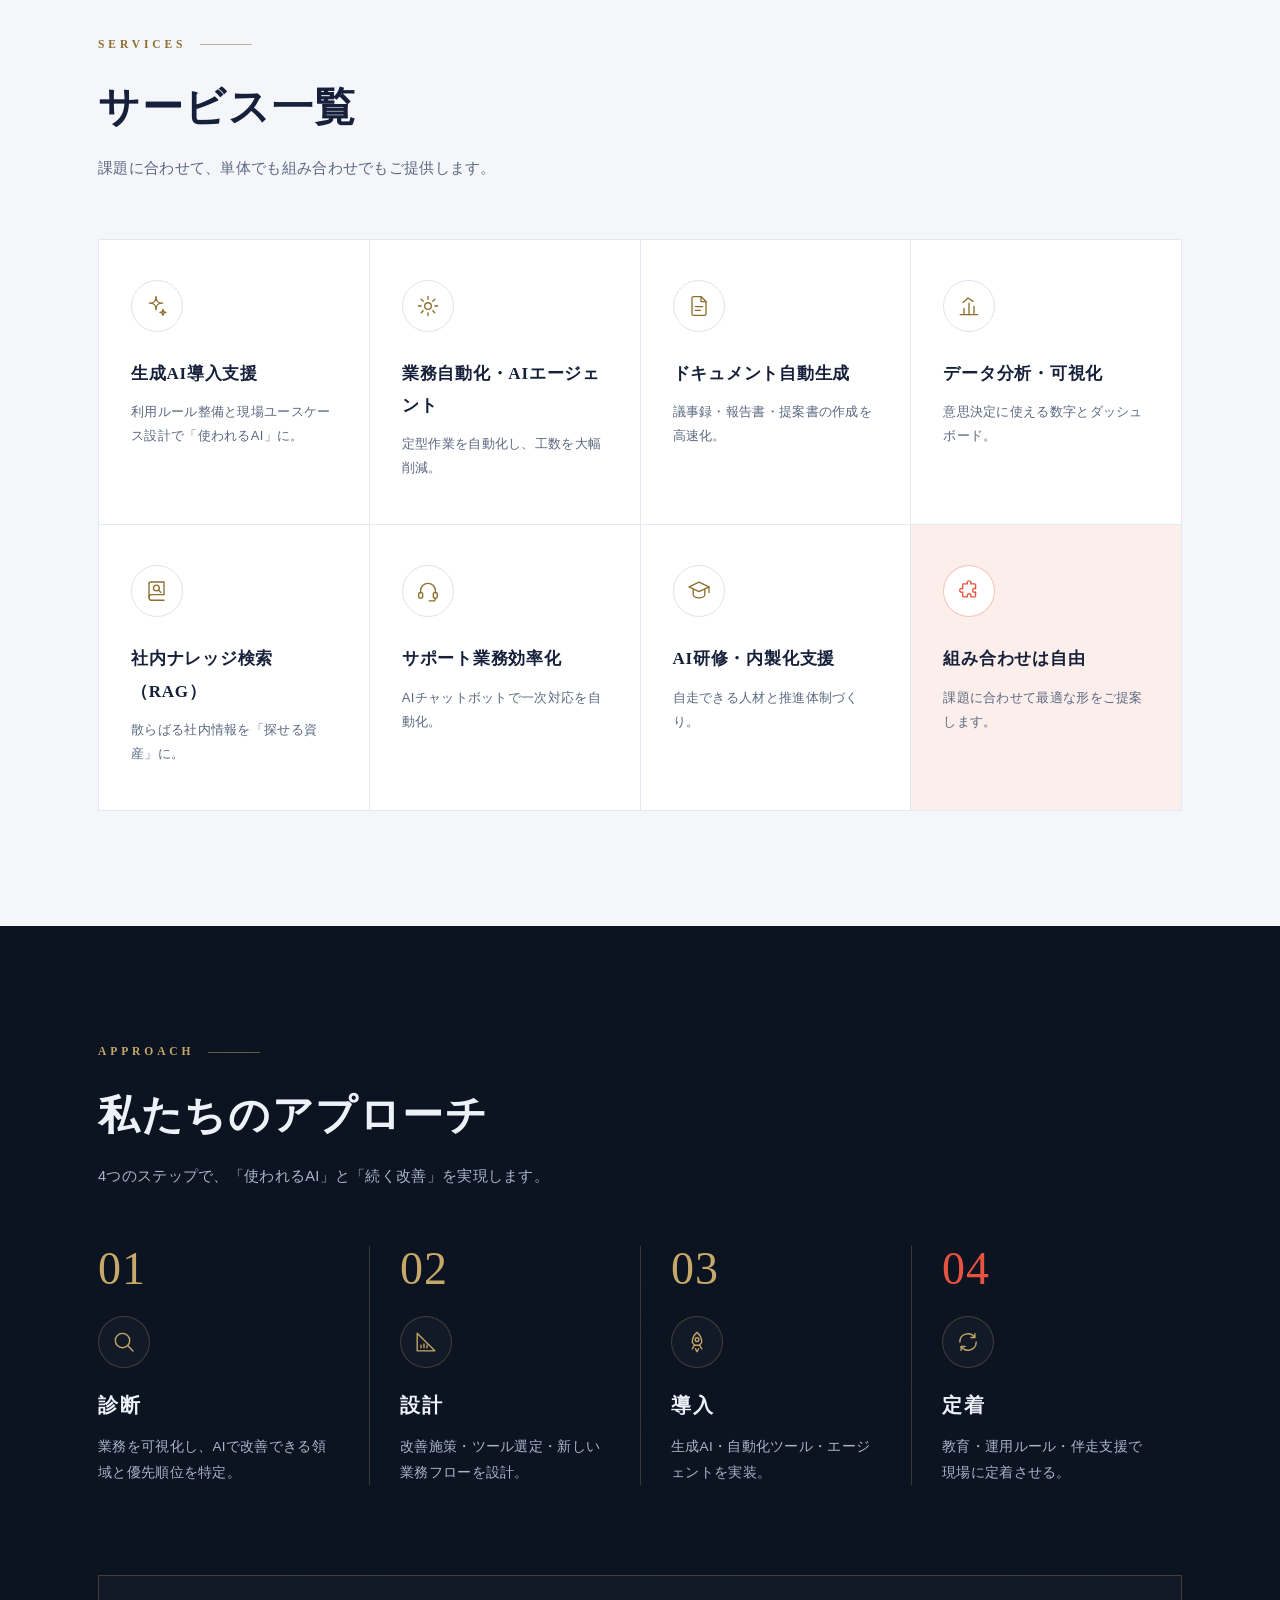
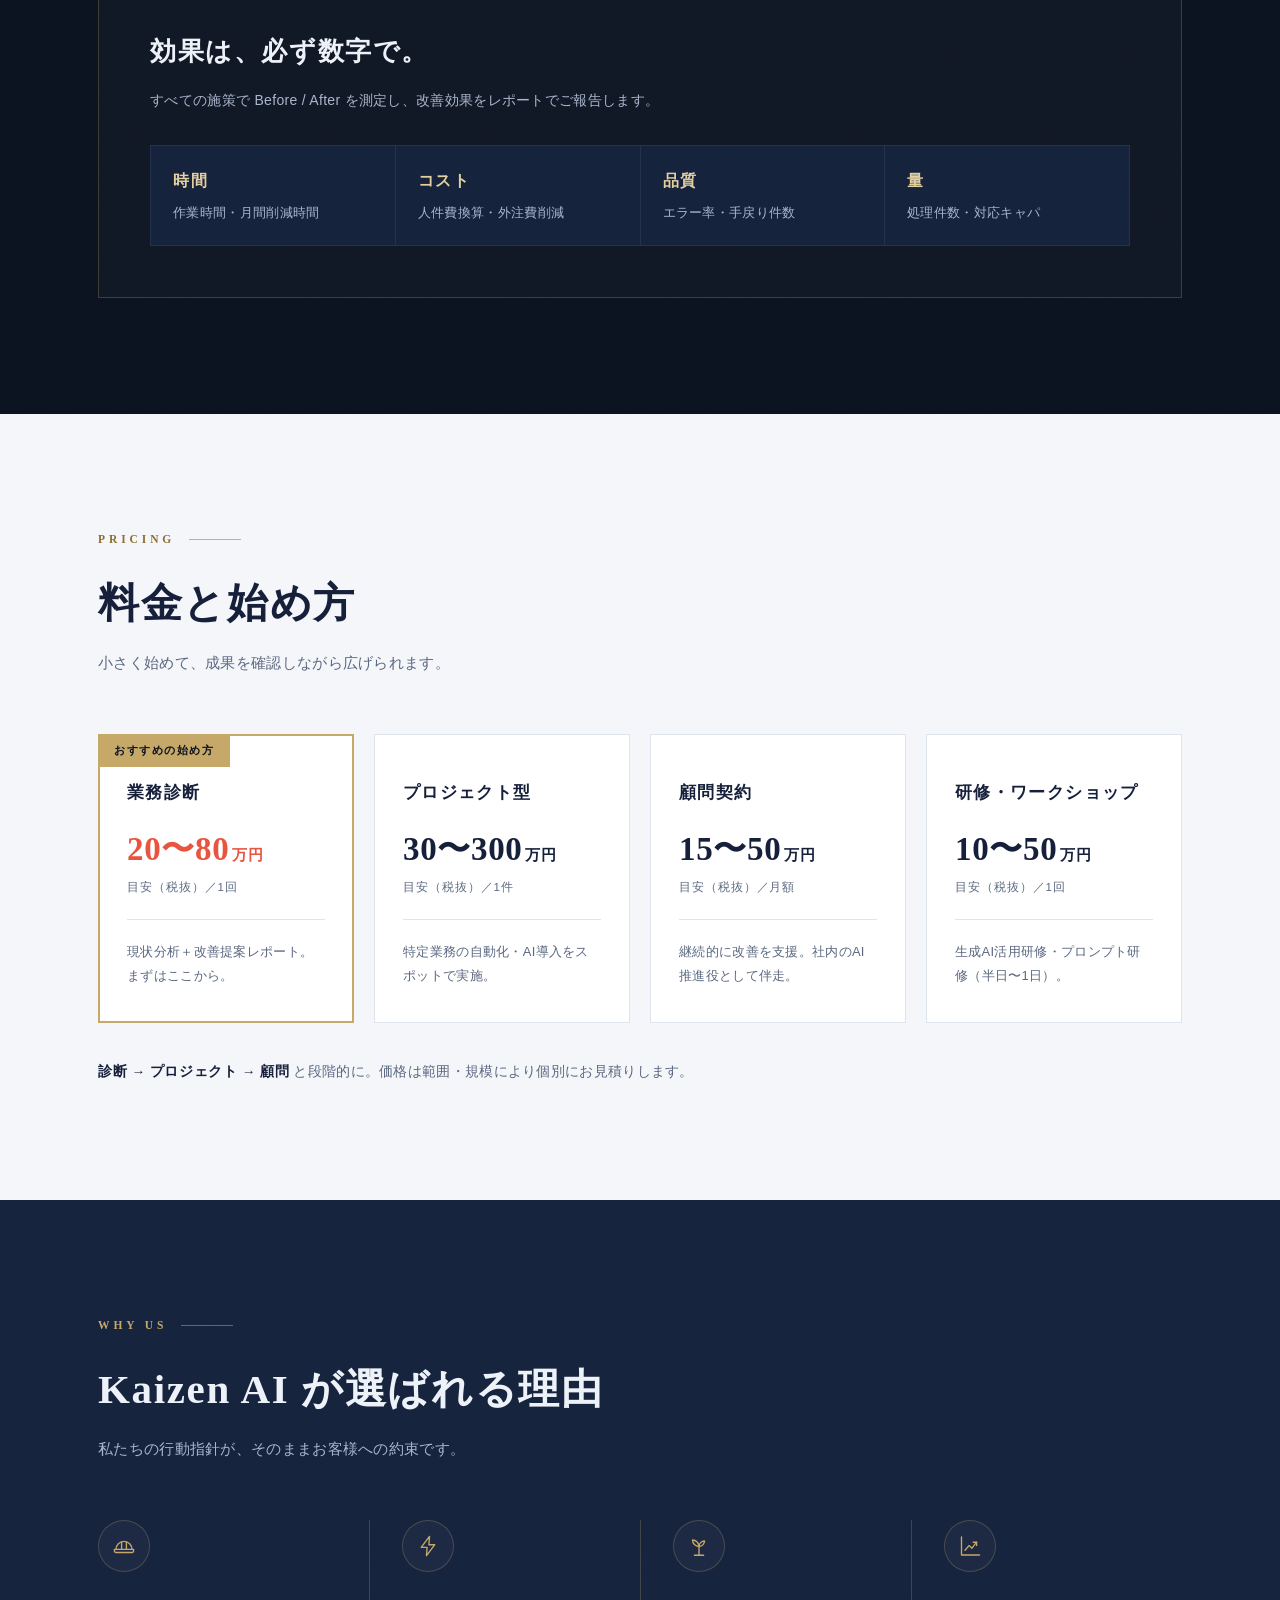
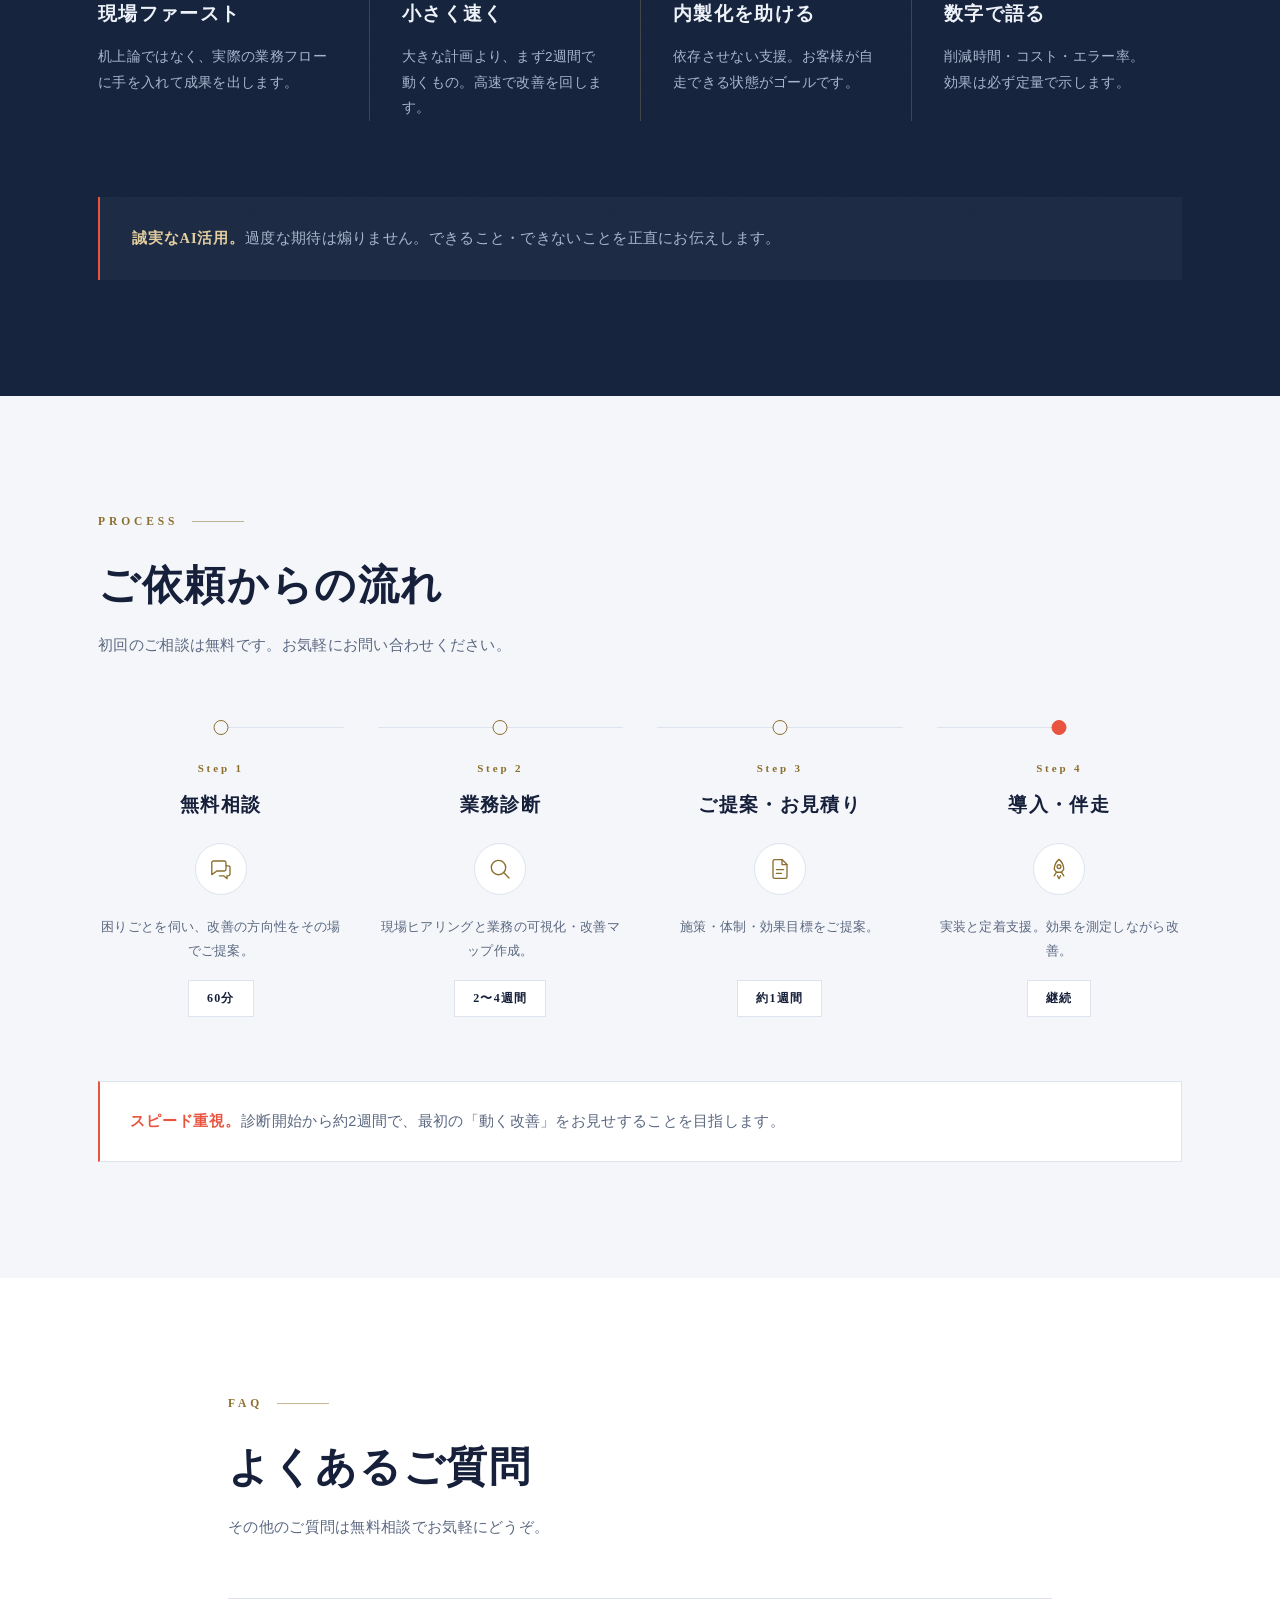
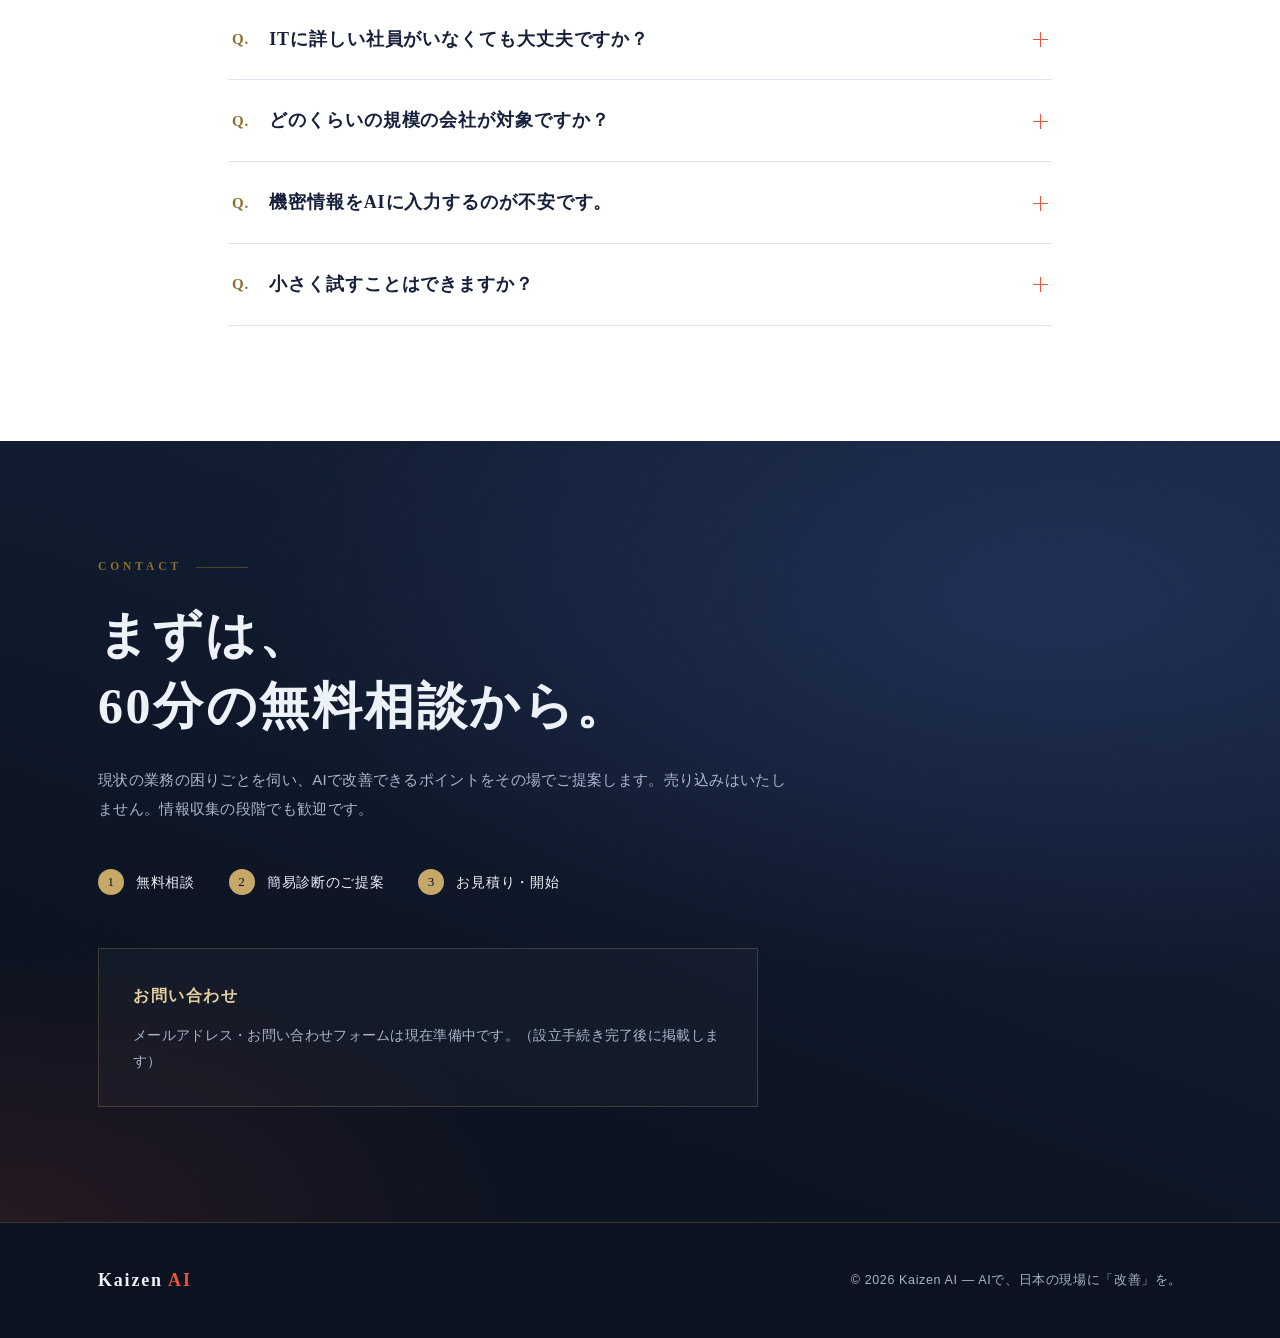
==== commit 639b82d7: "Webサイト: LPを漆器基調（藍・朱・真鍮）へ刷新 会社紹介LPのビジュアルを一段引き上げた。営業デッキと共通の藍×朱は 維持したまま、真鍮を第3色として追加し、漆器の配色に拡張している。  - 見" ====
--- a/website/index.html
+++ b/website/index.html
@@ -3,416 +3,923 @@
 <head>
 <meta charset="UTF-8">
 <meta name="viewport" content="width=device-width, initial-scale=1.0">
-<title>Kaizen AI — AIで、日本の現場に "改善" を。</title>
+<title>Kaizen AI — AIで、日本の現場に「改善」を。</title>
 <meta name="description" content="Kaizen AI は、AIを駆使した業務効率化コンサルティング会社です。診断から定着まで一気通貫で伴走し、効果を数字で示します。まずは60分の無料相談から。">
+<meta name="theme-color" content="#0B1220">
+<meta property="og:type" content="website">
+<meta property="og:locale" content="ja_JP">
+<meta property="og:site_name" content="Kaizen AI">
+<meta property="og:title" content="Kaizen AI — AIで、日本の現場に「改善」を。">
+<meta property="og:description" content="Kaizen AI は、AIを駆使した業務効率化コンサルティング会社です。診断から定着まで一気通貫で伴走し、効果を数字で示します。まずは60分の無料相談から。">
+<meta name="twitter:card" content="summary">
 <style>
-  :root {
-    --ink: #22335C;
-    --ink2: #3A4E85;
-    --panel: #2C3E6B;
-    --ice: #C9D8EE;
-    --bg-soft: #F4F7FB;
-    --acc: #E8543F;
-    --acc-soft: #FDEDE9;
-    --gray: #5B6570;
-    --white: #FFFFFF;
+/* ==========================================================================
+   Kaizen AI — Corporate LP
+   意匠：漆器（藍 × 朱 × 真鍮）。見出しは明朝、本文はゴシック。
+   コーポレートブランドの単一トーンに意図的に固定しています（テーマ切替なし）。
+   どの閲覧環境でも同じ見た目になるよう、背景・文字色をすべて明示指定。
+   ========================================================================== */
+:root {
+  /* --- 藍・墨 --- */
+  --sumi:    #0B1220;
+  --ai:      #16233D;
+  --ai-2:    #22335C;
+  --ai-3:    #33487A;
+  /* --- 朱 --- */
+  --shu:     #E8543F;
+  --shu-d:   #C23D29;
+  --shu-soft:#FCEEEA;
+  /* --- 真鍮 --- */
+  --kin:     #C6A868;   /* 暗地の上で使う真鍮 */
+  --kin-l:   #8C6F2E;   /* 明地の上で使う真鍮 */
+  --kin-w:   #E3CFA0;   /* 明るい真鍮（暗地の見出し） */
+  /* --- 紙 --- */
+  --washi:   #F4F6FA;
+  --paper:   #FFFFFF;
+  /* --- 文字 --- */
+  --tx-d:    #EDF1F8;
+  --tx-dm:   #A9B6CC;
+  --tx-l:    #16203A;
+  --tx-lm:   #5B6880;
+  /* --- 罫 --- */
+  --rule-d:  rgba(198,168,104,.26);
+  --rule-l:  #DEE4EE;
+  --grid-l:  #E4E9F1;
+  --grid-d:  #24314F;
+  /* --- 書体 --- */
+  --f-display: "Yu Mincho", YuMincho, "Hiragino Mincho ProN", "Hiragino Mincho Pro", "Noto Serif JP", "MS PMincho", serif;
+  --f-body: "Hiragino Kaku Gothic ProN", "Hiragino Sans", "Yu Gothic", YuGothic, "Meiryo", sans-serif;
+  --f-lat: "Palatino Linotype", Palatino, "Book Antiqua", Georgia, serif;
+  --ease: cubic-bezier(.22,.61,.36,1);
+}
+
+*, *::before, *::after { margin: 0; padding: 0; box-sizing: border-box; }
+html { scroll-behavior: smooth; -webkit-text-size-adjust: 100%; }
+body {
+  font-family: var(--f-body);
+  color: var(--tx-l);
+  background: var(--washi);
+  line-height: 1.9;
+  font-size: 15px;
+  letter-spacing: .02em;
+  overflow-x: hidden;
+}
+img, svg, canvas { display: block; max-width: 100%; }
+:focus-visible { outline: 2px solid var(--shu); outline-offset: 4px; border-radius: 2px; }
+
+/* ---------- 共通レイアウト ---------- */
+.wrap { width: 100%; max-width: 1140px; margin: 0 auto; padding: 0 28px; }
+.wrap-narrow { max-width: 880px; }
+.band { padding: clamp(76px, 9vw, 136px) 0; position: relative; }
+.band-dark { background: var(--ai); color: var(--tx-d); }
+.band-sumi { background: var(--sumi); color: var(--tx-d); }
+.band-light { background: var(--washi); color: var(--tx-l); }
+.band-paper { background: var(--paper); color: var(--tx-l); }
+
+/* 和紙のような微細なグレイン（暗地のみ） */
+.grain::before {
+  content: ""; position: absolute; inset: 0; pointer-events: none; z-index: 0;
+  opacity: .05; mix-blend-mode: overlay;
+  background-image: url("data:image/svg+xml,%3Csvg xmlns='http://www.w3.org/2000/svg' width='180' height='180'%3E%3Cfilter id='n'%3E%3CfeTurbulence type='fractalNoise' baseFrequency='.9' numOctaves='3' stitchTiles='stitch'/%3E%3C/filter%3E%3Crect width='180' height='180' filter='url(%23n)'/%3E%3C/svg%3E");
+}
+.band > .wrap { position: relative; z-index: 1; }
+
+/* ---------- 見出し ---------- */
+.eyebrow {
+  display: flex; align-items: center; gap: 14px;
+  font-family: var(--f-lat);
+  font-size: 11.5px; font-weight: 700; letter-spacing: .34em; text-transform: uppercase;
+  color: var(--kin-l); margin-bottom: 22px;
+}
+.eyebrow::after { content: ""; flex: 0 0 52px; height: 1px; background: currentColor; opacity: .5; }
+.band-dark .eyebrow, .band-sumi .eyebrow { color: var(--kin); }
+
+.h2 {
+  font-family: var(--f-display); font-weight: 600;
+  font-size: clamp(27px, 3.9vw, 41px); line-height: 1.5;
+  letter-spacing: .04em; text-wrap: balance; margin-bottom: 16px;
+}
+.lead { color: var(--tx-lm); font-size: 14.5px; max-width: 62ch; margin-bottom: 56px; }
+.band-dark .lead, .band-sumi .lead { color: var(--tx-dm); }
+.accent { color: var(--shu); }
+
+/* ---------- ボタン ---------- */
+.btn {
+  display: inline-flex; align-items: center; gap: 10px;
+  padding: 15px 32px; border-radius: 2px; border: 1px solid transparent;
+  background: var(--shu); color: #fff; text-decoration: none;
+  font-weight: 700; font-size: 14.5px; letter-spacing: .06em;
+  transition: background .3s var(--ease), transform .3s var(--ease), box-shadow .3s var(--ease);
+  box-shadow: 0 1px 0 rgba(0,0,0,.14);
+}
+.btn:hover { background: var(--shu-d); transform: translateY(-2px); box-shadow: 0 10px 26px -12px rgba(232,84,63,.75); }
+.btn .arw { transition: transform .3s var(--ease); }
+.btn:hover .arw { transform: translateX(4px); }
+.btn-line {
+  background: transparent; color: var(--kin-w); border-color: rgba(198,168,104,.5);
+  box-shadow: none;
+}
+.btn-line:hover { background: rgba(198,168,104,.1); border-color: var(--kin); color: #fff; box-shadow: none; }
+.btn-sm { padding: 10px 22px; font-size: 13px; }
+
+/* ---------- ヘッダー ---------- */
+.site-header {
+  position: fixed; inset: 0 0 auto 0; z-index: 100;
+  transition: background .4s var(--ease), border-color .4s var(--ease), backdrop-filter .4s;
+  border-bottom: 1px solid transparent;
+}
+.site-header.solid {
+  background: rgba(11,18,32,.92); backdrop-filter: blur(14px) saturate(140%);
+  border-bottom-color: var(--rule-d);
+}
+.nav { display: flex; align-items: center; justify-content: space-between; height: 76px; }
+.logo {
+  font-family: var(--f-lat); font-size: 21px; font-weight: 700; letter-spacing: .1em;
+  color: var(--tx-d); text-decoration: none; white-space: nowrap;
+}
+.logo em { font-style: normal; color: var(--shu); }
+.nav-links { display: flex; align-items: center; gap: 34px; }
+.nav-links a:not(.btn) {
+  position: relative; color: var(--tx-dm); text-decoration: none;
+  font-size: 13.5px; letter-spacing: .06em; padding: 6px 0; transition: color .25s;
+}
+.nav-links a:not(.btn)::after {
+  content: ""; position: absolute; left: 0; right: 100%; bottom: 0; height: 1px;
+  background: var(--kin); transition: right .35s var(--ease);
+}
+.nav-links a:not(.btn):hover { color: var(--tx-d); }
+.nav-links a:not(.btn):hover::after { right: 0; }
+@media (max-width: 900px) { .nav-links a:not(.btn) { display: none; } .nav { height: 64px; } }
+
+/* ---------- ヒーロー ---------- */
+.hero {
+  position: relative; min-height: min(94vh, 880px);
+  display: flex; align-items: center;
+  background:
+    radial-gradient(120% 90% at 78% 42%, rgba(34,51,92,.85) 0%, rgba(11,18,32,0) 62%),
+    radial-gradient(90% 70% at 8% 100%, rgba(194,61,41,.16) 0%, rgba(11,18,32,0) 60%),
+    linear-gradient(168deg, #16233D 0%, #0B1220 74%);
+  color: var(--tx-d);
+  overflow: hidden;
+  padding: 128px 0 96px;
+}
+.enso { position: absolute; right: -6vw; top: 50%; transform: translateY(-50%); width: min(64vw, 720px); aspect-ratio: 1; pointer-events: none; opacity: .95; }
+@media (max-width: 1000px) { .enso { right: -22vw; opacity: .38; } }
+.hero-inner { position: relative; z-index: 2; max-width: 640px; }
+.hero-eyebrow {
+  display: inline-flex; align-items: center; gap: 14px;
+  font-family: var(--f-lat); font-size: 11.5px; font-weight: 700;
+  letter-spacing: .32em; text-transform: uppercase; color: var(--kin);
+  margin-bottom: 30px;
+}
+.hero-eyebrow::before { content: ""; width: 40px; height: 1px; background: currentColor; opacity: .6; }
+.hero h1 {
+  font-family: var(--f-display); font-weight: 600;
+  font-size: clamp(38px, 6.6vw, 74px); line-height: 1.36; letter-spacing: .045em;
+  margin-bottom: 30px; text-wrap: balance;
+}
+.hero h1 em { font-style: normal; color: var(--shu); }
+.hero-sub { color: var(--tx-dm); font-size: clamp(14.5px, 1.5vw, 16.5px); max-width: 30em; margin-bottom: 44px; }
+.hero-cta { display: flex; gap: 16px; flex-wrap: wrap; margin-bottom: 64px; }
+.hero-facts {
+  display: flex; flex-wrap: wrap; gap: 0;
+  border-top: 1px solid var(--rule-d);
+  padding-top: 26px;
+}
+.hero-facts .f { padding-right: 40px; margin-right: 40px; border-right: 1px solid var(--rule-d); }
+.hero-facts .f:last-child { border-right: 0; margin-right: 0; padding-right: 0; }
+.hero-facts .v { font-family: var(--f-display); font-weight: 600; font-size: 25px; color: var(--kin-w); letter-spacing: .04em; line-height: 1.3; }
+.hero-facts .k { font-size: 11.5px; letter-spacing: .12em; color: var(--tx-dm); }
+@media (max-width: 620px) {
+  .hero-facts { display: grid; grid-template-columns: 1fr 1fr; gap: 22px 20px; }
+  .hero-facts .f { padding-right: 0; margin-right: 0; border-right: 0; }
+  .hero-facts .v { font-size: 21px; }
+}
+
+/* ヒーローの入場演出 */
+.rise { opacity: 0; transform: translateY(26px); animation: rise .95s var(--ease) forwards; }
+.rise-1 { animation-delay: .10s } .rise-2 { animation-delay: .22s }
+.rise-3 { animation-delay: .34s } .rise-4 { animation-delay: .46s } .rise-5 { animation-delay: .58s }
+@keyframes rise { to { opacity: 1; transform: none; } }
+
+/* ---------- スクロール演出 ---------- */
+[data-rv], [data-rv-group] > * {
+  opacity: 0; transform: translateY(22px);
+  transition: opacity .85s var(--ease), transform .85s var(--ease);
+}
+[data-rv].in, [data-rv-group].in > * { opacity: 1; transform: none; }
+[data-rv-group].in > *:nth-child(2) { transition-delay: .07s }
+[data-rv-group].in > *:nth-child(3) { transition-delay: .14s }
+[data-rv-group].in > *:nth-child(4) { transition-delay: .21s }
+[data-rv-group].in > *:nth-child(5) { transition-delay: .28s }
+[data-rv-group].in > *:nth-child(6) { transition-delay: .35s }
+[data-rv-group].in > *:nth-child(7) { transition-delay: .42s }
+[data-rv-group].in > *:nth-child(8) { transition-delay: .49s }
+
+@media (prefers-reduced-motion: reduce) {
+  html { scroll-behavior: auto; }
+  .rise { opacity: 1; transform: none; animation: none; }
+  [data-rv], [data-rv-group] > * { opacity: 1; transform: none; transition: none; }
+  * { animation-duration: .01ms !important; transition-duration: .01ms !important; }
+}
+
+/* ---------- アイコン ---------- */
+.ic { width: 100%; height: 100%; fill: none; stroke: currentColor; stroke-width: 1.35; stroke-linecap: round; stroke-linejoin: round; }
+.ic-box {
+  display: grid; place-items: center; flex: none;
+  width: 52px; height: 52px; border-radius: 50%;
+  border: 1px solid var(--rule-l); color: var(--kin-l);
+  background: var(--paper);
+  transition: color .35s var(--ease), border-color .35s var(--ease), background .35s var(--ease);
+}
+.ic-box > svg { width: 24px; height: 24px; }
+.band-dark .ic-box, .band-sumi .ic-box { border-color: var(--rule-d); color: var(--kin); background: rgba(255,255,255,.03); }
+
+/* ---------- 課題（お悩み） ---------- */
+.pain-grid { display: grid; grid-template-columns: repeat(auto-fit, minmax(300px, 1fr)); gap: 1px; background: var(--grid-l); border: 1px solid var(--grid-l); }
+.pain-card { background: var(--paper); padding: 34px 30px; display: flex; gap: 20px; align-items: flex-start; transition: background .35s var(--ease); }
+.pain-card:hover { background: #FBFCFE; }
+.pain-card:hover .ic-box { color: var(--shu); border-color: rgba(232,84,63,.4); }
+.pain-card h3 { font-family: var(--f-display); font-weight: 600; font-size: 17.5px; letter-spacing: .04em; margin-bottom: 8px; line-height: 1.6; }
+.pain-card p { color: var(--tx-lm); font-size: 13.5px; line-height: 1.85; }
+.pain-close {
+  margin-top: 56px; font-family: var(--f-display); font-weight: 600;
+  font-size: clamp(21px, 3.2vw, 30px); letter-spacing: .05em; line-height: 1.6;
+}
+.pain-close .mark { color: var(--shu); }
+
+/* ---------- ミッション ---------- */
+.mission-band { text-align: center; }
+.mission-rule { width: 1px; height: 56px; background: linear-gradient(var(--kin), transparent); margin: 0 auto 34px; }
+.mission-rule.bottom { background: linear-gradient(transparent, var(--kin)); margin: 34px auto 0; }
+.mission-label {
+  font-family: var(--f-lat); font-size: 11.5px; font-weight: 700;
+  letter-spacing: .38em; text-transform: uppercase; color: var(--kin); margin-bottom: 40px;
+}
+.mission-vert {
+  display: inline-block;              /* 段の数だけ幅を取らせる（block だと段が重なる） */
+  writing-mode: vertical-rl; text-orientation: mixed;
+  font-family: var(--f-display); font-weight: 600;
+  font-size: clamp(25px, 3.1vw, 36px); line-height: 2.1; letter-spacing: .14em;
+  height: clamp(330px, 46vh, 450px); color: #fff; text-align: start;
+}
+.mission-vert em { font-style: normal; color: var(--shu); }
+.mission-sub { color: var(--tx-dm); font-size: 14.5px; max-width: 40em; margin: 36px auto 0; }
+@media (max-width: 860px) {
+  .mission-vert {
+    display: block; writing-mode: horizontal-tb; height: auto;
+    letter-spacing: .06em; line-height: 1.8; text-align: center;
   }
-  * { margin: 0; padding: 0; box-sizing: border-box; }
-  html { scroll-behavior: smooth; }
-  body {
-    font-family: "Hiragino Kaku Gothic ProN", "Hiragino Sans", "Yu Gothic", "Meiryo", sans-serif;
-    color: var(--ink);
-    background: var(--white);
-    line-height: 1.75;
-  }
-  .wrap { max-width: 1080px; margin: 0 auto; padding: 0 24px; }
-  section { padding: 88px 0; }
-  h2 { font-size: clamp(26px, 4vw, 34px); margin-bottom: 10px; }
-  .lead { color: var(--gray); margin-bottom: 48px; font-size: 15px; }
-  .accent { color: var(--acc); }
-
-  /* ---------- header ---------- */
-  header {
-    position: sticky; top: 0; z-index: 50;
-    background: rgba(255,255,255,.94); backdrop-filter: blur(8px);
-    border-bottom: 1px solid #E5EAF2;
-  }
-  .nav { display: flex; align-items: center; justify-content: space-between; height: 64px; }
-  .logo { font-size: 20px; font-weight: 800; letter-spacing: .5px; color: var(--ink); text-decoration: none; }
-  .logo span { color: var(--acc); }
-  .nav-links { display: flex; gap: 26px; align-items: center; }
-  .nav-links a { color: var(--ink); text-decoration: none; font-size: 14px; }
-  .nav-links a:hover { color: var(--acc); }
-  .btn {
-    display: inline-block; padding: 12px 28px; border-radius: 999px;
-    background: var(--acc); color: var(--white); text-decoration: none;
-    font-weight: 700; font-size: 15px; transition: opacity .2s, transform .2s;
-  }
-  .btn:hover { opacity: .88; transform: translateY(-1px); }
-  .btn.small { padding: 9px 20px; font-size: 13px; }
-  .btn.ghost { background: transparent; border: 2px solid var(--ice); color: var(--white); }
-  @media (max-width: 720px) { .nav-links a:not(.btn) { display: none; } }
-
-  /* ---------- hero ---------- */
-  .hero {
-    background: var(--ink); color: var(--white);
-    position: relative; overflow: hidden; padding: 110px 0 120px;
-  }
-  .hero .circles { position: absolute; right: -140px; top: 50%; transform: translateY(-50%); width: 560px; height: 560px; pointer-events: none; }
-  .hero .c1, .hero .c2, .hero .c3 { position: absolute; border-radius: 50%; }
-  .hero .c1 { inset: 0; border: 2px solid var(--ink2); }
-  .hero .c2 { inset: 90px; border: 3px solid var(--acc); }
-  .hero .c3 { inset: 205px; background: var(--panel); }
-  .hero .dot { position: absolute; top: 60px; right: 70px; width: 22px; height: 22px; border-radius: 50%; background: var(--ice); }
-  .hero .eyebrow { color: var(--ice); font-size: 13px; letter-spacing: 3px; margin-bottom: 22px; }
-  .hero h1 { font-size: clamp(34px, 6vw, 56px); line-height: 1.35; margin-bottom: 22px; }
-  .hero h1 em { font-style: normal; color: var(--acc); }
-  .hero p.sub { color: var(--ice); font-size: clamp(15px, 2vw, 18px); margin-bottom: 40px; max-width: 560px; }
-  .hero .cta-row { display: flex; gap: 14px; flex-wrap: wrap; }
-  @media (max-width: 860px) { .hero .circles { opacity: .35; } }
-
-  /* ---------- pain ---------- */
-  .pain-grid { display: grid; grid-template-columns: repeat(auto-fit, minmax(280px, 1fr)); gap: 18px; }
-  .pain-card {
-    background: var(--bg-soft); border-radius: 14px; padding: 26px 24px;
-    display: flex; gap: 16px; align-items: flex-start;
-  }
-  .pain-card .ico { flex: 0 0 46px; height: 46px; border-radius: 50%; background: var(--ink); color: var(--white); display: grid; place-items: center; font-size: 20px; }
-  .pain-card h3 { font-size: 16.5px; margin-bottom: 6px; }
-  .pain-card p { color: var(--gray); font-size: 13.5px; }
-  .pain-close { margin-top: 42px; font-size: clamp(18px, 3vw, 22px); font-weight: 800; }
-
-  /* ---------- about ---------- */
-  .about { background: var(--ink); color: var(--white); }
-  .about-grid { display: grid; grid-template-columns: 1fr 1.3fr; gap: 56px; align-items: start; }
-  @media (max-width: 860px) { .about-grid { grid-template-columns: 1fr; } }
-  .about .mission-label { color: var(--acc); font-size: 12px; letter-spacing: 3px; font-weight: 700; margin-bottom: 14px; }
-  .about .mission { font-size: clamp(24px, 3.4vw, 32px); font-weight: 800; line-height: 1.5; margin-bottom: 20px; }
-  .about .mission-sub { color: var(--ice); font-size: 14.5px; }
-  .feature { display: flex; gap: 18px; margin-bottom: 30px; }
-  .feature .ico { flex: 0 0 52px; height: 52px; border-radius: 50%; background: var(--panel); display: grid; place-items: center; font-size: 22px; }
-  .feature .ico.acc { background: var(--acc); }
-  .feature h3 { font-size: 17px; margin-bottom: 5px; }
-  .feature p { color: var(--ice); font-size: 13.5px; }
-  .chip-row { display: flex; flex-wrap: wrap; gap: 10px; margin-top: 6px; }
-  .chip { background: var(--panel); color: var(--ice); font-size: 12px; font-weight: 700; padding: 7px 16px; border-radius: 999px; }
-
-  /* ---------- services ---------- */
-  .svc-grid { display: grid; grid-template-columns: repeat(auto-fit, minmax(240px, 1fr)); gap: 18px; }
-  .svc-card { background: var(--bg-soft); border-radius: 14px; padding: 26px 22px; }
-  .svc-card.acc { background: var(--acc-soft); }
-  .svc-card .ico { width: 46px; height: 46px; border-radius: 50%; background: var(--ink); color: var(--white); display: grid; place-items: center; font-size: 20px; margin-bottom: 16px; }
-  .svc-card.acc .ico { background: var(--acc); }
-  .svc-card h3 { font-size: 15.5px; margin-bottom: 6px; }
-  .svc-card p { color: var(--gray); font-size: 13px; }
-
-  /* ---------- approach ---------- */
-  .approach { background: var(--bg-soft); }
-  .step-grid { display: grid; grid-template-columns: repeat(auto-fit, minmax(220px, 1fr)); gap: 18px; margin-bottom: 46px; }
-  .step-card { background: var(--white); border-radius: 14px; padding: 26px 22px; position: relative; }
-  .step-card .num { position: absolute; top: 20px; right: 20px; color: var(--acc); font-weight: 800; font-size: 15px; }
-  .step-card .ico { width: 46px; height: 46px; border-radius: 50%; background: var(--ink); color: var(--white); display: grid; place-items: center; font-size: 20px; margin-bottom: 16px; }
-  .step-card.last .ico { background: var(--acc); }
-  .step-card h3 { font-size: 18px; margin-bottom: 6px; }
-  .step-card p { color: var(--gray); font-size: 13px; }
-  .kpi-note h3 { font-size: 20px; margin-bottom: 6px; }
-  .kpi-note > p { color: var(--gray); font-size: 14px; margin-bottom: 18px; }
-  .kpi-row { display: grid; grid-template-columns: repeat(auto-fit, minmax(220px, 1fr)); gap: 12px; }
-  .kpi { background: var(--acc-soft); border-radius: 10px; padding: 13px 16px; font-size: 13px; }
-  .kpi b { color: var(--acc); }
-
-  /* ---------- pricing ---------- */
-  .price-grid { display: grid; grid-template-columns: repeat(auto-fit, minmax(230px, 1fr)); gap: 18px; margin-bottom: 30px; }
-  .price-card { background: var(--bg-soft); border-radius: 14px; padding: 30px 24px; position: relative; }
-  .price-card.top { background: var(--acc-soft); }
-  .price-card .badge {
-    position: absolute; top: -14px; left: 50%; transform: translateX(-50%);
-    background: var(--acc); color: var(--white); font-size: 11.5px; font-weight: 700;
-    padding: 5px 16px; border-radius: 999px; white-space: nowrap;
-  }
-  .price-card h3 { font-size: 16px; margin-bottom: 12px; }
-  .price-card .price { font-size: 24px; font-weight: 800; margin-bottom: 2px; }
-  .price-card.top .price { color: var(--acc); }
-  .price-card .unit { color: var(--gray); font-size: 11.5px; margin-bottom: 14px; }
-  .price-card p.desc { color: var(--gray); font-size: 13px; }
-  .price-note { font-size: 13.5px; color: var(--gray); }
-  .price-note b { color: var(--ink); }
-
-  /* ---------- reasons ---------- */
-  .reasons { background: var(--bg-soft); }
-  .reason-grid { display: grid; grid-template-columns: repeat(auto-fit, minmax(220px, 1fr)); gap: 26px; margin-bottom: 40px; }
-  .reason { text-align: center; }
-  .reason .ico { width: 68px; height: 68px; border-radius: 50%; background: var(--ink); color: var(--white); display: grid; place-items: center; font-size: 28px; margin: 0 auto 16px; }
-  .reason:nth-child(even) .ico { background: var(--acc); }
-  .reason h3 { font-size: 17px; margin-bottom: 8px; }
-  .reason p { color: var(--gray); font-size: 13px; text-align: left; }
-  .honesty { background: var(--white); border-radius: 12px; padding: 18px 24px; font-size: 14px; }
-  .honesty b { color: var(--ink); }
-  .honesty span { color: var(--gray); }
-
-  /* ---------- flow ---------- */
-  .flow-grid { display: grid; grid-template-columns: repeat(auto-fit, minmax(200px, 1fr)); gap: 18px; margin-bottom: 40px; }
-  .flow-item { text-align: center; padding: 10px; }
-  .flow-item .stepno { color: var(--acc); font-weight: 800; font-size: 12px; letter-spacing: 2px; }
-  .flow-item h3 { font-size: 17px; margin: 6px 0 12px; }
-  .flow-item .ico { width: 60px; height: 60px; border-radius: 50%; background: var(--ink); color: var(--white); display: grid; place-items: center; font-size: 24px; margin: 0 auto 14px; }
-  .flow-item.last .ico { background: var(--acc); }
-  .flow-item p { color: var(--gray); font-size: 12.5px; margin-bottom: 12px; }
-  .flow-item .dur { display: inline-block; background: var(--bg-soft); border-radius: 999px; font-size: 12px; font-weight: 700; padding: 5px 16px; }
-  .speed { background: var(--acc-soft); border-radius: 12px; padding: 18px 24px; font-size: 14.5px; }
-  .speed b { color: var(--acc); }
-
-  /* ---------- faq ---------- */
-  .faq details { border-bottom: 1px solid #E5EAF2; padding: 4px 0; }
-  .faq summary { cursor: pointer; font-weight: 700; font-size: 15.5px; padding: 16px 4px; list-style: none; display: flex; justify-content: space-between; align-items: center; }
-  .faq summary::-webkit-details-marker { display: none; }
-  .faq summary::after { content: "＋"; color: var(--acc); font-weight: 400; }
-  .faq details[open] summary::after { content: "−"; }
-  .faq .a { color: var(--gray); font-size: 14px; padding: 0 4px 18px; }
-
-  /* ---------- cta ---------- */
-  .cta { background: var(--ink); color: var(--white); position: relative; overflow: hidden; }
-  .cta .circles { position: absolute; right: -120px; top: -180px; width: 420px; height: 420px; pointer-events: none; }
-  .cta .c1 { position: absolute; inset: 0; border-radius: 50%; border: 2px solid var(--ink2); }
-  .cta .c2 { position: absolute; inset: 80px; border-radius: 50%; border: 3px solid var(--acc); }
-  @media (max-width: 860px) { .cta .circles { opacity: .18; } }
-  .cta h2 { font-size: clamp(26px, 4.4vw, 38px); }
-  .cta p.sub { color: var(--ice); margin: 18px 0 34px; max-width: 620px; font-size: 15px; }
-  .cta-steps { display: flex; gap: 22px; flex-wrap: wrap; margin-bottom: 44px; }
-  .cta-steps .s { display: flex; align-items: center; gap: 10px; font-weight: 700; font-size: 14px; }
-  .cta-steps .n { width: 30px; height: 30px; border-radius: 50%; background: var(--acc); display: grid; place-items: center; font-size: 13px; }
-  .contact-box { background: var(--panel); border-radius: 14px; padding: 26px 30px; max-width: 640px; }
-  .contact-box h3 { font-size: 15px; margin-bottom: 8px; }
-  .contact-box p { color: var(--ice); font-size: 13.5px; }
-
-  footer { background: var(--ink); color: var(--ink2); border-top: 1px solid var(--panel); padding: 26px 0; }
-  .foot { display: flex; justify-content: space-between; align-items: center; flex-wrap: wrap; gap: 10px; font-size: 12.5px; }
-  .foot .flogo { color: var(--white); font-weight: 800; font-size: 16px; }
-  .foot .flogo span { color: var(--acc); }
+  .mission-vert br { display: none; }
+}
+/* 縦書きの字送りを持たない書体しか無い環境では横書きに退避（JSが検出して付与） */
+.no-vert .mission-vert {
+  display: block; writing-mode: horizontal-tb; height: auto;
+  letter-spacing: .08em; line-height: 1.75; text-align: center;
+}
+
+.feature-row { display: grid; grid-template-columns: repeat(auto-fit, minmax(260px, 1fr)); gap: 44px; margin-top: clamp(64px, 8vw, 104px); padding-top: clamp(56px, 6vw, 80px); border-top: 1px solid var(--rule-d); }
+.feature h3 { font-family: var(--f-display); font-weight: 600; font-size: 18px; letter-spacing: .05em; margin: 22px 0 10px; }
+.feature p { color: var(--tx-dm); font-size: 13.5px; }
+.chip-row { display: flex; flex-wrap: wrap; gap: 10px; justify-content: center; margin-top: 56px; }
+.chip {
+  font-size: 12px; font-weight: 700; letter-spacing: .1em; color: var(--kin-w);
+  border: 1px solid var(--rule-d); padding: 8px 20px; border-radius: 2px;
+  background: rgba(255,255,255,.02);
+}
+
+/* ---------- サービス（障子の格子） ---------- */
+.svc-grid { display: grid; grid-template-columns: repeat(auto-fit, minmax(258px, 1fr)); gap: 1px; background: var(--grid-l); border: 1px solid var(--grid-l); }
+.svc-card { background: var(--paper); padding: 40px 32px 44px; position: relative; transition: background .4s var(--ease); }
+.svc-card::after {
+  content: ""; position: absolute; left: 0; right: 0; bottom: 0; height: 2px;
+  background: var(--shu); transform: scaleX(0); transform-origin: left; transition: transform .45s var(--ease);
+}
+.svc-card:hover { background: #FAFCFF; }
+.svc-card:hover::after { transform: scaleX(1); }
+.svc-card:hover .ic-box { color: var(--shu); border-color: rgba(232,84,63,.4); }
+.svc-card h3 { font-family: var(--f-display); font-weight: 600; font-size: 17px; letter-spacing: .045em; margin: 26px 0 10px; }
+.svc-card p { color: var(--tx-lm); font-size: 13px; line-height: 1.85; }
+.svc-card.is-open { background: var(--shu-soft); }
+.svc-card.is-open .ic-box { color: var(--shu); border-color: rgba(232,84,63,.35); background: #fff; }
+
+/* ---------- アプローチ ---------- */
+.step-grid { display: grid; grid-template-columns: repeat(auto-fit, minmax(230px, 1fr)); gap: 0; }
+.step {
+  padding: 0 30px; position: relative;
+  border-left: 1px solid var(--rule-d);
+}
+.step:first-child { border-left: 0; padding-left: 0; }
+@media (max-width: 940px) { .step { border-left: 0; padding: 0 0 40px; } }
+.step .n {
+  font-family: var(--f-lat); font-size: 46px; font-weight: 400; line-height: 1;
+  color: var(--kin); letter-spacing: .02em; font-variant-numeric: tabular-nums;
+  display: block; margin-bottom: 24px;
+}
+.step.last .n { color: var(--shu); }
+.step h3 { font-family: var(--f-display); font-weight: 600; font-size: 20px; letter-spacing: .08em; margin: 18px 0 10px; }
+.step p { color: var(--tx-dm); font-size: 13.5px; }
+
+.kpi-panel {
+  margin-top: clamp(60px, 7vw, 92px); padding: clamp(34px, 4vw, 52px);
+  border: 1px solid var(--rule-d); background: rgba(255,255,255,.025);
+}
+.kpi-panel h3 { font-family: var(--f-display); font-weight: 600; font-size: clamp(20px, 2.6vw, 26px); letter-spacing: .06em; margin-bottom: 10px; }
+.kpi-panel > p { color: var(--tx-dm); font-size: 14px; margin-bottom: 32px; }
+.kpi-row { display: grid; grid-template-columns: repeat(auto-fit, minmax(210px, 1fr)); gap: 1px; background: var(--grid-d); border: 1px solid var(--grid-d); }
+.kpi { background: var(--ai); padding: 20px 22px; font-size: 13px; color: var(--tx-dm); }
+.kpi b { display: block; font-family: var(--f-display); font-weight: 600; font-size: 16px; color: var(--kin-w); letter-spacing: .1em; margin-bottom: 4px; }
+
+/* ---------- 料金 ---------- */
+.price-grid { display: grid; grid-template-columns: repeat(auto-fit, minmax(238px, 1fr)); gap: 20px; margin-bottom: 36px; align-items: stretch; }
+.price-card {
+  background: var(--paper); border: 1px solid var(--rule-l); padding: 42px 28px 34px;
+  position: relative; display: flex; flex-direction: column;
+  transition: transform .4s var(--ease), box-shadow .4s var(--ease), border-color .4s var(--ease);
+}
+.price-card:hover { transform: translateY(-4px); box-shadow: 0 22px 50px -34px rgba(22,35,61,.55); border-color: #CBD4E2; }
+.price-card.top { border-color: var(--kin); box-shadow: 0 0 0 1px var(--kin) inset; }
+.price-card .badge {
+  position: absolute; top: -1px; left: -1px;
+  background: var(--kin); color: var(--sumi);
+  font-size: 11px; font-weight: 700; letter-spacing: .14em;
+  padding: 6px 16px; white-space: nowrap;
+}
+.price-card h3 { font-family: var(--f-display); font-weight: 600; font-size: 17px; letter-spacing: .08em; margin-bottom: 22px; }
+.price-card .price { font-family: var(--f-display); font-weight: 600; font-size: 33px; line-height: 1.15; letter-spacing: .02em; font-variant-numeric: tabular-nums; }
+.price-card .price .u { font-size: 15px; margin-left: 3px; letter-spacing: .05em; }
+.price-card.top .price { color: var(--shu); }
+.price-card .unit { color: var(--tx-lm); font-size: 11.5px; letter-spacing: .08em; margin: 8px 0 20px; padding-bottom: 20px; border-bottom: 1px solid var(--rule-l); }
+.price-card .desc { color: var(--tx-lm); font-size: 13px; line-height: 1.85; }
+.price-note { font-size: 13.5px; color: var(--tx-lm); }
+.price-note b { font-family: var(--f-display); font-weight: 600; color: var(--tx-l); letter-spacing: .05em; }
+
+/* ---------- 選ばれる理由 ---------- */
+.reason-grid { display: grid; grid-template-columns: repeat(auto-fit, minmax(232px, 1fr)); gap: 0; }
+.reason { padding: 0 32px; border-left: 1px solid var(--rule-d); }
+.reason:first-child { border-left: 0; padding-left: 0; }
+@media (max-width: 960px) { .reason { border-left: 0; padding: 0 0 44px; } }
+.reason h3 { font-family: var(--f-display); font-weight: 600; font-size: 19px; letter-spacing: .07em; margin: 24px 0 12px; }
+.reason p { color: var(--tx-dm); font-size: 13.5px; }
+.honesty {
+  margin-top: clamp(52px, 6vw, 76px); padding: 28px 32px;
+  border-left: 2px solid var(--shu); background: rgba(255,255,255,.03);
+  font-size: 14.5px; color: var(--tx-dm);
+}
+.honesty b { font-family: var(--f-display); font-weight: 600; color: var(--kin-w); letter-spacing: .06em; }
+
+/* ---------- ご依頼の流れ ---------- */
+.flow { display: grid; grid-template-columns: repeat(auto-fit, minmax(210px, 1fr)); gap: 34px; position: relative; }
+.flow-item { position: relative; padding-top: 42px; }
+.flow-item::before { content: ""; position: absolute; top: 11px; left: 0; right: 0; height: 1px; background: var(--rule-l); }
+.flow-item:first-child::before { left: 50%; }
+.flow-item:last-child::before { right: 50%; }
+.flow-item .node {
+  position: absolute; top: 4px; left: 50%; transform: translateX(-50%);
+  width: 15px; height: 15px; border-radius: 50%;
+  background: var(--washi); border: 1px solid var(--kin-l);
+}
+.flow-item.last .node { background: var(--shu); border-color: var(--shu); }
+@media (max-width: 900px) { .flow-item::before, .flow-item .node { display: none; } .flow-item { padding-top: 0; } }
+.flow-item { display: flex; flex-direction: column; }
+.flow-item .inner { display: flex; flex-direction: column; flex: 1; text-align: center; }
+.flow-item .stepno { font-family: var(--f-lat); font-size: 11px; font-weight: 700; letter-spacing: .26em; color: var(--kin-l); }
+.flow-item h3 { font-family: var(--f-display); font-weight: 600; font-size: 19px; letter-spacing: .07em; margin: 8px 0 20px; }
+.flow-item .ic-box { margin: 0 auto 20px; }
+.flow-item p { color: var(--tx-lm); font-size: 13px; margin-bottom: 16px; flex: 1; }
+.flow-item .dur { align-self: center; font-family: var(--f-lat); font-size: 12px; font-weight: 700; letter-spacing: .1em; color: var(--tx-l); border: 1px solid var(--rule-l); background: var(--paper); padding: 6px 18px; }
+.speed { margin-top: clamp(48px, 5vw, 68px); padding: 26px 30px; background: var(--paper); border: 1px solid var(--rule-l); border-left: 2px solid var(--shu); font-size: 14.5px; color: var(--tx-lm); }
+.speed b { font-family: var(--f-display); font-weight: 600; color: var(--shu); letter-spacing: .06em; }
+
+/* ---------- FAQ ---------- */
+.faq-list { border-top: 1px solid var(--rule-l); }
+.faq-list details { border-bottom: 1px solid var(--rule-l); }
+.faq-list summary {
+  cursor: pointer; list-style: none; display: flex; align-items: center; gap: 20px;
+  padding: 26px 4px; font-family: var(--f-display); font-weight: 600;
+  font-size: clamp(15.5px, 1.9vw, 18px); letter-spacing: .05em; line-height: 1.6;
+  transition: color .25s;
+}
+.faq-list summary::-webkit-details-marker { display: none; }
+.faq-list summary:hover { color: var(--shu); }
+.faq-list summary .q { font-family: var(--f-lat); font-size: 15px; color: var(--kin-l); flex: none; }
+.faq-list summary .pm { margin-left: auto; flex: none; width: 15px; height: 15px; position: relative; }
+.faq-list summary .pm::before,
+.faq-list summary .pm::after { content: ""; position: absolute; inset: 50% 0 auto 0; height: 1px; background: var(--shu); transition: transform .35s var(--ease); }
+.faq-list summary .pm::after { transform: rotate(90deg); }
+.faq-list details[open] summary .pm::after { transform: rotate(0deg); }
+.faq-list .a { color: var(--tx-lm); font-size: 14px; padding: 0 4px 30px 39px; max-width: 74ch; }
+
+/* ---------- 最終CTA ---------- */
+.cta-band {
+  background:
+    radial-gradient(100% 80% at 82% 20%, rgba(34,51,92,.8) 0%, rgba(11,18,32,0) 62%),
+    radial-gradient(70% 60% at 0% 100%, rgba(194,61,41,.14) 0%, rgba(11,18,32,0) 60%),
+    linear-gradient(200deg, #16233D 0%, #0B1220 78%);
+  color: var(--tx-d); position: relative; overflow: hidden;
+}
+.cta-band h2 { font-family: var(--f-display); font-weight: 600; font-size: clamp(29px, 4.6vw, 50px); line-height: 1.42; letter-spacing: .05em; text-wrap: balance; margin-bottom: 24px; }
+.cta-band .sub { color: var(--tx-dm); font-size: 15px; max-width: 46em; margin-bottom: 46px; }
+.cta-steps { display: flex; gap: 34px; flex-wrap: wrap; margin-bottom: 52px; }
+.cta-steps .s { display: flex; align-items: center; gap: 12px; font-size: 14px; letter-spacing: .05em; }
+.cta-steps .n { font-family: var(--f-lat); font-size: 13px; color: var(--sumi); background: var(--kin); width: 26px; height: 26px; border-radius: 50%; display: grid; place-items: center; flex: none; }
+.contact-box { border: 1px solid var(--rule-d); background: rgba(255,255,255,.025); padding: 32px 34px; max-width: 660px; }
+.contact-box h3 { font-family: var(--f-display); font-weight: 600; font-size: 16px; letter-spacing: .1em; color: var(--kin-w); margin-bottom: 12px; }
+.contact-box p { color: var(--tx-dm); font-size: 13.5px; }
+
+/* ---------- フッター ---------- */
+.site-footer { background: var(--sumi); color: var(--tx-dm); border-top: 1px solid var(--rule-d); padding: 40px 0; }
+.foot { display: flex; justify-content: space-between; align-items: center; flex-wrap: wrap; gap: 16px; font-size: 12.5px; letter-spacing: .05em; }
+.foot .flogo { font-family: var(--f-lat); font-size: 18px; font-weight: 700; letter-spacing: .1em; color: var(--tx-d); }
+.foot .flogo em { font-style: normal; color: var(--shu); }
 </style>
 </head>
 <body>
 
-<header>
+<div class="page">
+
+<!-- ===================== アイコン定義 ===================== -->
+<svg width="0" height="0" aria-hidden="true" focusable="false" style="position:absolute">
+  <defs>
+    <symbol id="i-question" viewBox="0 0 24 24"><circle cx="12" cy="12" r="9.2"/><path d="M9.4 9.3a2.7 2.7 0 1 1 3.6 2.6c-.7.3-1 .9-1 1.6v.5"/><circle cx="12" cy="17.2" r=".95" fill="currentColor" stroke="none"/></symbol>
+    <symbol id="i-plug" viewBox="0 0 24 24"><path d="M9 2.6v4M15 2.6v4"/><path d="M6 6.6h12v3.6a6 6 0 0 1-12 0z"/><path d="M12 16.2v5.2"/></symbol>
+    <symbol id="i-people" viewBox="0 0 24 24"><circle cx="9" cy="8" r="3.3"/><path d="M2.8 20.2c0-3.4 2.8-5.8 6.2-5.8s6.2 2.4 6.2 5.8"/><path d="M16.4 5.2a3.3 3.3 0 0 1 0 5.9"/><path d="M18.1 14.9c1.9.9 3.1 2.8 3.1 5.3"/></symbol>
+    <symbol id="i-chart-down" viewBox="0 0 24 24"><path d="M3.5 3v18h18"/><path d="M7 8.5l4 4.5 3-2.6 4.6 5.1"/><path d="M15.2 15.5h3.4v-3.4"/></symbol>
+    <symbol id="i-compass" viewBox="0 0 24 24"><circle cx="12" cy="12" r="9.2"/><path d="M15.7 8.3l-2.1 5.3-5.3 2.1 2.1-5.3z"/></symbol>
+    <symbol id="i-loop" viewBox="0 0 24 24"><path d="M20.2 12a8.2 8.2 0 0 1-14.9 4.7"/><path d="M3.8 12a8.2 8.2 0 0 1 14.9-4.7"/><path d="M18.9 3.6v3.9h-3.9"/><path d="M5.1 20.4v-3.9h3.9"/></symbol>
+    <symbol id="i-cpu" viewBox="0 0 24 24"><rect x="6" y="6" width="12" height="12" rx="2.4"/><rect x="9.7" y="9.7" width="4.6" height="4.6" rx="1"/><path d="M9.5 2.6V6M14.5 2.6V6M9.5 18v3.4M14.5 18v3.4M2.6 9.5H6M2.6 14.5H6M18 9.5h3.4M18 14.5h3.4"/></symbol>
+    <symbol id="i-spark" viewBox="0 0 24 24"><path d="M11 2.4c0 5 1.7 6.7 6.7 6.7-5 0-6.7 1.7-6.7 6.7 0-5-1.7-6.7-6.7-6.7 5 0 6.7-1.7 6.7-6.7z"/><path d="M18 15.4c0 2.2.8 3 3 3-2.2 0-3 .8-3 3 0-2.2-.8-3-3-3 2.2 0 3-.8 3-3z"/></symbol>
+    <symbol id="i-gear" viewBox="0 0 24 24"><circle cx="12" cy="12" r="3.3"/><path d="M12 2.4v2.8M12 18.8v2.8M21.6 12h-2.8M5.2 12H2.4M18.8 5.2l-2 2M7.2 16.8l-2 2M18.8 18.8l-2-2M7.2 7.2l-2-2"/></symbol>
+    <symbol id="i-doc" viewBox="0 0 24 24"><path d="M14 2.6H6.6A1.6 1.6 0 0 0 5 4.2v15.6a1.6 1.6 0 0 0 1.6 1.6h10.8a1.6 1.6 0 0 0 1.6-1.6V7.6z"/><path d="M14 2.6v5h5"/><path d="M8.4 12.6h7.2M8.4 16.4h5"/></symbol>
+    <symbol id="i-bars" viewBox="0 0 24 24"><path d="M3.2 20.6h17.6"/><path d="M7 20.6v-6.2M12 20.6v-11.4M17 20.6v-8.2"/><path d="M6 8.6l5-4.6 5 3.4"/></symbol>
+    <symbol id="i-knowledge" viewBox="0 0 24 24"><path d="M4 4.6A1.6 1.6 0 0 1 5.6 3H19v12.6"/><path d="M4 4.6v14.2A2.4 2.4 0 0 0 6.4 21.2H19"/><path d="M19 15.6H6.4a2.4 2.4 0 0 0-2.4 2.4"/><circle cx="11.4" cy="9" r="2.9"/><path d="M13.5 11.1l2.3 2.3"/></symbol>
+    <symbol id="i-headset" viewBox="0 0 24 24"><path d="M4.6 14v-2.2a7.4 7.4 0 0 1 14.8 0V14"/><rect x="2.7" y="13.3" width="4" height="6" rx="2"/><rect x="17.3" y="13.3" width="4" height="6" rx="2"/><path d="M19.3 19.3v.4a2.2 2.2 0 0 1-2.2 2.2h-3.9"/></symbol>
+    <symbol id="i-cap" viewBox="0 0 24 24"><path d="M12 3.2L22 7.9l-10 4.7L2 7.9z"/><path d="M6.2 10.3v5.2c0 1.9 2.6 3.4 5.8 3.4s5.8-1.5 5.8-3.4v-5.2"/><path d="M22 7.9v5.6"/></symbol>
+    <symbol id="i-puzzle" viewBox="0 0 24 24"><path d="M10.1 3.4a2 2 0 0 1 3.9 0c0 .6-.3 1-.3 1.5h4.1a.8.8 0 0 1 .8.8v4c-.5 0-.9-.3-1.5-.3a2 2 0 0 0 0 3.9c.6 0 1-.3 1.5-.3v4a.8.8 0 0 1-.8.8h-4c0-.5.3-.9.3-1.5a2 2 0 0 0-3.9 0c0 .6.3 1 .3 1.5H6.5a.8.8 0 0 1-.8-.8v-4c-.5 0-.9.3-1.5.3a2 2 0 0 1 0-3.9c.6 0 1 .3 1.5.3v-4a.8.8 0 0 1 .8-.8h3.9c0-.5-.3-.9-.3-1.5z"/></symbol>
+    <symbol id="i-search" viewBox="0 0 24 24"><circle cx="10.5" cy="10.5" r="7.2"/><path d="M15.6 15.6L21 21"/></symbol>
+    <symbol id="i-draft" viewBox="0 0 24 24"><path d="M3.2 20.8h17.6L3.2 3.2z"/><path d="M7 17.8v-2.6M10 17.8v-3.8M13 17.8v-2.6"/></symbol>
+    <symbol id="i-rocket" viewBox="0 0 24 24"><path d="M12 2.4c3.1 2.5 4.7 6.2 4.7 9.9L14.5 15.2H9.5L7.3 12.3C7.3 8.6 8.9 4.9 12 2.4z"/><circle cx="12" cy="9.6" r="1.9"/><path d="M9.5 15.2l-2.3 3.7M14.5 15.2l2.3 3.7"/><path d="M10.5 18.6c.4 1.3.9 2.2 1.5 3.1.6-.9 1.1-1.8 1.5-3.1"/></symbol>
+    <symbol id="i-helmet" viewBox="0 0 24 24"><path d="M4 15.4a8 8 0 0 1 16 0"/><path d="M2.4 15.4h19.2v1.7a1.4 1.4 0 0 1-1.4 1.4H3.8a1.4 1.4 0 0 1-1.4-1.4z"/><path d="M9.6 8.2v7.2M14.4 8.2v7.2"/></symbol>
+    <symbol id="i-bolt" viewBox="0 0 24 24"><path d="M13.5 2.4L5.2 13.3h5.9L10.5 21.6 18.8 10.7h-5.9z"/></symbol>
+    <symbol id="i-sprout" viewBox="0 0 24 24"><path d="M12 21.2v-8.7"/><path d="M12 12.5C12 8.9 9.1 6 5.5 6c0 3.6 2.9 6.5 6.5 6.5z"/><path d="M12 12.5C12 9.5 14.5 7 17.5 7c0 3-2.5 5.5-5.5 5.5z"/><path d="M7.4 21.2h9.2"/></symbol>
+    <symbol id="i-trend" viewBox="0 0 24 24"><path d="M3.5 3v18h18"/><path d="M7 16.2l4-4.6 3 2.6 4.6-6"/><path d="M15.2 8.2h3.4v3.4"/></symbol>
+    <symbol id="i-chat" viewBox="0 0 24 24"><path d="M2.8 5.8A1.8 1.8 0 0 1 4.6 4h10.6a1.8 1.8 0 0 1 1.8 1.8v6.4a1.8 1.8 0 0 1-1.8 1.8H7.8l-5 3.6z"/><path d="M17 8.8h2.2A1.8 1.8 0 0 1 21 10.6V17a1.8 1.8 0 0 1-1.8 1.8h-1.3l.2 2.9-3.5-2.9H10.4"/></symbol>
+    <symbol id="i-arw" viewBox="0 0 24 24"><path d="M4 12h15"/><path d="M13 6l6 6-6 6"/></symbol>
+  </defs>
+</svg>
+
+<!-- ===================== ヘッダー ===================== -->
+<header class="site-header">
   <div class="wrap nav">
-    <a class="logo" href="#top">Kaizen <span>AI</span></a>
+    <a class="logo" href="#top">Kaizen <em>AI</em></a>
     <nav class="nav-links">
       <a href="#services">サービス</a>
       <a href="#approach">アプローチ</a>
       <a href="#pricing">料金</a>
       <a href="#flow">ご依頼の流れ</a>
       <a href="#faq">FAQ</a>
-      <a class="btn small" href="#contact">無料相談</a>
+      <a class="btn btn-sm" href="#contact">無料相談</a>
     </nav>
   </div>
 </header>
 
-<!-- ================= HERO ================= -->
-<div class="hero" id="top">
-  <div class="circles"><div class="c1"></div><div class="c2"></div><div class="c3"></div><div class="dot"></div></div>
-  <div class="wrap" style="position:relative">
-    <div class="eyebrow">AI × 業務効率化コンサルティング</div>
-    <h1>AIで、日本の現場に<br><em>"改善"</em> を。</h1>
-    <p class="sub">業務の一つひとつにAIを組み込み、無理・無駄・ムラをなくす。診断から定着まで一気通貫で伴走し、効果は必ず数字で示します。</p>
-    <div class="cta-row">
-      <a class="btn" href="#contact">60分の無料相談を予約する</a>
-      <a class="btn ghost" href="#services">サービスを見る</a>
+<!-- ===================== ヒーロー ===================== -->
+<div class="hero grain" id="top">
+  <canvas class="enso" id="enso" aria-hidden="true"></canvas>
+  <div class="wrap">
+    <div class="hero-inner">
+      <div class="hero-eyebrow rise rise-1">AI &times; 業務効率化コンサルティング</div>
+      <h1 class="rise rise-2">AIで、日本の現場に<br><em>「改善」</em>を。</h1>
+      <p class="hero-sub rise rise-3">業務の一つひとつにAIを組み込み、無理・無駄・ムラをなくす。診断から定着まで一気通貫で伴走し、効果は必ず数字で示します。</p>
+      <div class="hero-cta rise rise-4">
+        <a class="btn" href="#contact">60分の無料相談を予約する<svg class="ic arw" width="18" height="18"><use href="#i-arw"/></svg></a>
+        <a class="btn btn-line" href="#services">サービスを見る</a>
+      </div>
+      <div class="hero-facts rise rise-5">
+        <div class="f"><div class="v">60分</div><div class="k">初回相談・無料</div></div>
+        <div class="f"><div class="v">2〜4週間</div><div class="k">業務診断</div></div>
+        <div class="f"><div class="v">約2週間</div><div class="k">最初の「動く改善」まで</div></div>
+      </div>
     </div>
   </div>
 </div>
 
-<!-- ================= PAIN ================= -->
-<section>
+<!-- ===================== 課題 ===================== -->
+<section class="band band-light">
   <div class="wrap">
-    <h2>こんなお悩みはありませんか？</h2>
-    <p class="lead">AI活用が進む一方で、現場ではこんな声をよく伺います。</p>
-    <div class="pain-grid">
-      <div class="pain-card"><div class="ico">？</div><div><h3>何に使えばいいか分からない</h3><p>AIが話題だが、自社の業務への活かし方が見えない。</p></div></div>
-      <div class="pain-card"><div class="ico">🔌</div><div><h3>ツールが定着しない</h3><p>導入はしたものの、一部の人しか使っていない。</p></div></div>
-      <div class="pain-card"><div class="ico">👥</div><div><h3>社内にAI人材がいない</h3><p>推進役が不在で、外部への丸投げも不安。</p></div></div>
-      <div class="pain-card"><div class="ico">📉</div><div><h3>効果が見えない</h3><p>投資に見合う成果が出ているのか分からない。</p></div></div>
-    </div>
-    <p class="pain-close">その悩み、<span class="accent">「仕組み」</span>で解決できます。</p>
+    <div data-rv>
+      <div class="eyebrow">Issues</div>
+      <h2 class="h2">こんなお悩みは<br>ありませんか。</h2>
+      <p class="lead">AI活用が進む一方で、現場ではこんな声をよく伺います。</p>
+    </div>
+    <div class="pain-grid" data-rv-group>
+      <div class="pain-card">
+        <div class="ic-box"><svg class="ic"><use href="#i-question"/></svg></div>
+        <div><h3>何に使えばいいか分からない</h3><p>AIが話題だが、自社の業務への活かし方が見えない。</p></div>
+      </div>
+      <div class="pain-card">
+        <div class="ic-box"><svg class="ic"><use href="#i-plug"/></svg></div>
+        <div><h3>ツールが定着しない</h3><p>導入はしたものの、一部の人しか使っていない。</p></div>
+      </div>
+      <div class="pain-card">
+        <div class="ic-box"><svg class="ic"><use href="#i-people"/></svg></div>
+        <div><h3>社内にAI人材がいない</h3><p>推進役が不在で、外部への丸投げも不安。</p></div>
+      </div>
+      <div class="pain-card">
+        <div class="ic-box"><svg class="ic"><use href="#i-chart-down"/></svg></div>
+        <div><h3>効果が見えない</h3><p>投資に見合う成果が出ているのか分からない。</p></div>
+      </div>
+    </div>
+    <p class="pain-close" data-rv>その悩み、<span class="mark">「仕組み」</span>で解決できます。</p>
   </div>
 </section>
 
-<!-- ================= ABOUT ================= -->
-<section class="about">
+<!-- ===================== ミッション ===================== -->
+<section class="band band-dark grain">
+  <div class="wrap mission-band">
+    <div data-rv>
+      <div class="mission-rule"></div>
+      <div class="mission-label">Mission</div>
+      <div class="mission-vert">AIで、日本の現場に<br><em>「改善」</em>を。</div>
+      <div class="mission-rule bottom"></div>
+      <p class="mission-sub">一度きりの効率化ではなく、継続的な改善（カイゼン）を回し続けられる状態を、お客様とともにつくります。</p>
+    </div>
+
+    <div class="feature-row" data-rv-group>
+      <div class="feature">
+        <div class="ic-box" style="margin:0 auto"><svg class="ic"><use href="#i-compass"/></svg></div>
+        <h3>一気通貫の伴走</h3>
+        <p>診断 → 設計 → 導入 → 定着まで丸ごと支援。ツールを入れて終わり、にしません。</p>
+      </div>
+      <div class="feature">
+        <div class="ic-box" style="margin:0 auto"><svg class="ic"><use href="#i-loop"/></svg></div>
+        <h3>改善が続く仕組みづくり</h3>
+        <p>現場が自ら改善を回し続けられる状態をゴールにします。</p>
+      </div>
+      <div class="feature">
+        <div class="ic-box" style="margin:0 auto"><svg class="ic"><use href="#i-cpu"/></svg></div>
+        <h3>自らも「AI経営」を実践</h3>
+        <p>AIを経営の中枢に据えた体制で自社を運営。日々検証した実践知をそのまま提供します。</p>
+      </div>
+    </div>
+
+    <div class="chip-row" data-rv>
+      <span class="chip">現場ファースト</span>
+      <span class="chip">小さく速く</span>
+      <span class="chip">内製化を助ける</span>
+      <span class="chip">数字で語る</span>
+      <span class="chip">誠実なAI活用</span>
+    </div>
+  </div>
+</section>
+
+<!-- ===================== サービス ===================== -->
+<section class="band band-light" id="services">
   <div class="wrap">
-    <div class="about-grid">
-      <div>
-        <div class="mission-label">MISSION</div>
-        <div class="mission">AIで、日本の現場に<br>"改善" を。</div>
-        <p class="mission-sub">一度きりの効率化ではなく、継続的な改善（カイゼン）を回し続けられる状態を、お客様とともにつくります。</p>
-      </div>
-      <div>
-        <div class="feature"><div class="ico">🧭</div><div><h3>一気通貫の伴走</h3><p>診断 → 設計 → 導入 → 定着まで丸ごと支援。ツールを入れて終わり、にしません。</p></div></div>
-        <div class="feature"><div class="ico">🔄</div><div><h3>改善が続く仕組みづくり</h3><p>現場が自ら改善を回し続けられる状態をゴールにします。</p></div></div>
-        <div class="feature"><div class="ico acc">🤖</div><div><h3>自らも "AI経営" を実践</h3><p>AIを経営の中枢に据えた体制で自社を運営。日々検証した実践知をそのまま提供します。</p></div></div>
-        <div class="chip-row">
-          <span class="chip">現場ファースト</span><span class="chip">小さく速く</span><span class="chip">内製化を助ける</span><span class="chip">数字で語る</span><span class="chip">誠実なAI活用</span>
-        </div>
-      </div>
+    <div data-rv>
+      <div class="eyebrow">Services</div>
+      <h2 class="h2">サービス一覧</h2>
+      <p class="lead">課題に合わせて、単体でも組み合わせでもご提供します。</p>
+    </div>
+    <div class="svc-grid" data-rv-group>
+      <div class="svc-card"><div class="ic-box"><svg class="ic"><use href="#i-spark"/></svg></div><h3>生成AI導入支援</h3><p>利用ルール整備と現場ユースケース設計で「使われるAI」に。</p></div>
+      <div class="svc-card"><div class="ic-box"><svg class="ic"><use href="#i-gear"/></svg></div><h3>業務自動化・AIエージェント</h3><p>定型作業を自動化し、工数を大幅削減。</p></div>
+      <div class="svc-card"><div class="ic-box"><svg class="ic"><use href="#i-doc"/></svg></div><h3>ドキュメント自動生成</h3><p>議事録・報告書・提案書の作成を高速化。</p></div>
+      <div class="svc-card"><div class="ic-box"><svg class="ic"><use href="#i-bars"/></svg></div><h3>データ分析・可視化</h3><p>意思決定に使える数字とダッシュボード。</p></div>
+      <div class="svc-card"><div class="ic-box"><svg class="ic"><use href="#i-knowledge"/></svg></div><h3>社内ナレッジ検索（RAG）</h3><p>散らばる社内情報を「探せる資産」に。</p></div>
+      <div class="svc-card"><div class="ic-box"><svg class="ic"><use href="#i-headset"/></svg></div><h3>サポート業務効率化</h3><p>AIチャットボットで一次対応を自動化。</p></div>
+      <div class="svc-card"><div class="ic-box"><svg class="ic"><use href="#i-cap"/></svg></div><h3>AI研修・内製化支援</h3><p>自走できる人材と推進体制づくり。</p></div>
+      <div class="svc-card is-open"><div class="ic-box"><svg class="ic"><use href="#i-puzzle"/></svg></div><h3>組み合わせは自由</h3><p>課題に合わせて最適な形をご提案します。</p></div>
     </div>
   </div>
 </section>
 
-<!-- ================= SERVICES ================= -->
-<section id="services">
+<!-- ===================== アプローチ ===================== -->
+<section class="band band-sumi grain" id="approach">
   <div class="wrap">
-    <h2>サービス一覧</h2>
-    <p class="lead">課題に合わせて、単体でも組み合わせでもご提供します。</p>
-    <div class="svc-grid">
-      <div class="svc-card"><div class="ico">🤖</div><h3>生成AI導入支援</h3><p>利用ルール整備と現場ユースケース設計で "使われるAI" に。</p></div>
-      <div class="svc-card"><div class="ico">⚙️</div><h3>業務自動化・AIエージェント</h3><p>定型作業を自動化し、工数を大幅削減。</p></div>
-      <div class="svc-card"><div class="ico">📄</div><h3>ドキュメント自動生成</h3><p>議事録・報告書・提案書の作成を高速化。</p></div>
-      <div class="svc-card"><div class="ico">📊</div><h3>データ分析・可視化</h3><p>意思決定に使える数字とダッシュボード。</p></div>
-      <div class="svc-card"><div class="ico">📚</div><h3>社内ナレッジ検索（RAG）</h3><p>散らばる社内情報を "探せる資産" に。</p></div>
-      <div class="svc-card"><div class="ico">🎧</div><h3>サポート業務効率化</h3><p>AIチャットボットで一次対応を自動化。</p></div>
-      <div class="svc-card"><div class="ico">🎓</div><h3>AI研修・内製化支援</h3><p>自走できる人材と推進体制づくり。</p></div>
-      <div class="svc-card acc"><div class="ico">🧩</div><h3>組み合わせは自由</h3><p>課題に合わせて最適な形をご提案します。</p></div>
-    </div>
-  </div>
-</section>
-
-<!-- ================= APPROACH ================= -->
-<section class="approach" id="approach">
-  <div class="wrap">
-    <h2>私たちのアプローチ</h2>
-    <p class="lead">4つのステップで、"使われるAI" と "続く改善" を実現します。</p>
-    <div class="step-grid">
-      <div class="step-card"><span class="num">01</span><div class="ico">🔍</div><h3>診断</h3><p>業務を可視化し、AIで改善できる領域と優先順位を特定。</p></div>
-      <div class="step-card"><span class="num">02</span><div class="ico">📐</div><h3>設計</h3><p>改善施策・ツール選定・新しい業務フローを設計。</p></div>
-      <div class="step-card"><span class="num">03</span><div class="ico">🚀</div><h3>導入</h3><p>生成AI・自動化ツール・エージェントを実装。</p></div>
-      <div class="step-card last"><span class="num">04</span><div class="ico">🔄</div><h3>定着</h3><p>教育・運用ルール・伴走支援で現場に定着させる。</p></div>
-    </div>
-    <div class="kpi-note">
+    <div data-rv>
+      <div class="eyebrow">Approach</div>
+      <h2 class="h2">私たちのアプローチ</h2>
+      <p class="lead">4つのステップで、「使われるAI」と「続く改善」を実現します。</p>
+    </div>
+    <div class="step-grid" data-rv-group>
+      <div class="step">
+        <span class="n">01</span>
+        <div class="ic-box"><svg class="ic"><use href="#i-search"/></svg></div>
+        <h3>診断</h3><p>業務を可視化し、AIで改善できる領域と優先順位を特定。</p>
+      </div>
+      <div class="step">
+        <span class="n">02</span>
+        <div class="ic-box"><svg class="ic"><use href="#i-draft"/></svg></div>
+        <h3>設計</h3><p>改善施策・ツール選定・新しい業務フローを設計。</p>
+      </div>
+      <div class="step">
+        <span class="n">03</span>
+        <div class="ic-box"><svg class="ic"><use href="#i-rocket"/></svg></div>
+        <h3>導入</h3><p>生成AI・自動化ツール・エージェントを実装。</p>
+      </div>
+      <div class="step last">
+        <span class="n">04</span>
+        <div class="ic-box"><svg class="ic"><use href="#i-loop"/></svg></div>
+        <h3>定着</h3><p>教育・運用ルール・伴走支援で現場に定着させる。</p>
+      </div>
+    </div>
+
+    <div class="kpi-panel" data-rv>
       <h3>効果は、必ず数字で。</h3>
       <p>すべての施策で Before / After を測定し、改善効果をレポートでご報告します。</p>
       <div class="kpi-row">
-        <div class="kpi"><b>時間</b>｜作業時間・月間削減時間</div>
-        <div class="kpi"><b>コスト</b>｜人件費換算・外注費削減</div>
-        <div class="kpi"><b>品質</b>｜エラー率・手戻り件数</div>
-        <div class="kpi"><b>量</b>｜処理件数・対応キャパ</div>
+        <div class="kpi"><b>時間</b>作業時間・月間削減時間</div>
+        <div class="kpi"><b>コスト</b>人件費換算・外注費削減</div>
+        <div class="kpi"><b>品質</b>エラー率・手戻り件数</div>
+        <div class="kpi"><b>量</b>処理件数・対応キャパ</div>
       </div>
     </div>
   </div>
 </section>
 
-<!-- ================= PRICING ================= -->
-<section id="pricing">
+<!-- ===================== 料金 ===================== -->
+<section class="band band-light" id="pricing">
   <div class="wrap">
-    <h2>料金と始め方</h2>
-    <p class="lead">小さく始めて、成果を確認しながら広げられます。</p>
-    <div class="price-grid">
+    <div data-rv>
+      <div class="eyebrow">Pricing</div>
+      <h2 class="h2">料金と始め方</h2>
+      <p class="lead">小さく始めて、成果を確認しながら広げられます。</p>
+    </div>
+    <div class="price-grid" data-rv-group>
       <div class="price-card top">
         <span class="badge">おすすめの始め方</span>
         <h3>業務診断</h3>
-        <div class="price">20〜80<span style="font-size:15px">万円</span></div>
+        <div class="price">20〜80<span class="u">万円</span></div>
         <div class="unit">目安（税抜）／1回</div>
         <p class="desc">現状分析＋改善提案レポート。まずはここから。</p>
       </div>
       <div class="price-card">
         <h3>プロジェクト型</h3>
-        <div class="price">30〜300<span style="font-size:15px">万円</span></div>
+        <div class="price">30〜300<span class="u">万円</span></div>
         <div class="unit">目安（税抜）／1件</div>
         <p class="desc">特定業務の自動化・AI導入をスポットで実施。</p>
       </div>
       <div class="price-card">
         <h3>顧問契約</h3>
-        <div class="price">月15〜50<span style="font-size:15px">万円</span></div>
+        <div class="price">15〜50<span class="u">万円</span></div>
         <div class="unit">目安（税抜）／月額</div>
         <p class="desc">継続的に改善を支援。社内のAI推進役として伴走。</p>
       </div>
       <div class="price-card">
         <h3>研修・ワークショップ</h3>
-        <div class="price">10〜50<span style="font-size:15px">万円</span></div>
+        <div class="price">10〜50<span class="u">万円</span></div>
         <div class="unit">目安（税抜）／1回</div>
         <p class="desc">生成AI活用研修・プロンプト研修（半日〜1日）。</p>
       </div>
     </div>
-    <p class="price-note"><b>診断 → プロジェクト → 顧問</b> と段階的に。価格は範囲・規模により個別にお見積りします。</p>
+    <p class="price-note" data-rv><b>診断 → プロジェクト → 顧問</b> と段階的に。価格は範囲・規模により個別にお見積りします。</p>
   </div>
 </section>
 
-<!-- ================= REASONS ================= -->
-<section class="reasons">
+<!-- ===================== 選ばれる理由 ===================== -->
+<section class="band band-dark grain">
   <div class="wrap">
-    <h2>Kaizen AI が選ばれる理由</h2>
-    <p class="lead">私たちの行動指針が、そのままお客様への約束です。</p>
-    <div class="reason-grid">
-      <div class="reason"><div class="ico">⛑️</div><h3>現場ファースト</h3><p>机上論ではなく、実際の業務フローに手を入れて成果を出します。</p></div>
-      <div class="reason"><div class="ico">⚡</div><h3>小さく速く</h3><p>大きな計画より、まず2週間で動くもの。高速で改善を回します。</p></div>
-      <div class="reason"><div class="ico">🌱</div><h3>内製化を助ける</h3><p>依存させない支援。お客様が自走できる状態がゴールです。</p></div>
-      <div class="reason"><div class="ico">📈</div><h3>数字で語る</h3><p>削減時間・コスト・エラー率。効果は必ず定量で示します。</p></div>
-    </div>
-    <div class="honesty"><b>誠実なAI活用：</b><span>過度な期待は煽りません。できること・できないことを正直にお伝えします。</span></div>
+    <div data-rv>
+      <div class="eyebrow">Why us</div>
+      <h2 class="h2">Kaizen AI が選ばれる理由</h2>
+      <p class="lead">私たちの行動指針が、そのままお客様への約束です。</p>
+    </div>
+    <div class="reason-grid" data-rv-group>
+      <div class="reason">
+        <div class="ic-box"><svg class="ic"><use href="#i-helmet"/></svg></div>
+        <h3>現場ファースト</h3><p>机上論ではなく、実際の業務フローに手を入れて成果を出します。</p>
+      </div>
+      <div class="reason">
+        <div class="ic-box"><svg class="ic"><use href="#i-bolt"/></svg></div>
+        <h3>小さく速く</h3><p>大きな計画より、まず2週間で動くもの。高速で改善を回します。</p>
+      </div>
+      <div class="reason">
+        <div class="ic-box"><svg class="ic"><use href="#i-sprout"/></svg></div>
+        <h3>内製化を助ける</h3><p>依存させない支援。お客様が自走できる状態がゴールです。</p>
+      </div>
+      <div class="reason">
+        <div class="ic-box"><svg class="ic"><use href="#i-trend"/></svg></div>
+        <h3>数字で語る</h3><p>削減時間・コスト・エラー率。効果は必ず定量で示します。</p>
+      </div>
+    </div>
+    <p class="honesty" data-rv><b>誠実なAI活用。</b>過度な期待は煽りません。できること・できないことを正直にお伝えします。</p>
   </div>
 </section>
 
-<!-- ================= FLOW ================= -->
-<section id="flow">
+<!-- ===================== ご依頼の流れ ===================== -->
+<section class="band band-light" id="flow">
   <div class="wrap">
-    <h2>ご依頼からの流れ</h2>
-    <p class="lead">初回のご相談は無料です。お気軽にお問い合わせください。</p>
-    <div class="flow-grid">
-      <div class="flow-item"><div class="stepno">STEP 1</div><h3>無料相談</h3><div class="ico">🤝</div><p>困りごとを伺い、改善の方向性をその場でご提案。</p><span class="dur">60分</span></div>
-      <div class="flow-item"><div class="stepno">STEP 2</div><h3>業務診断</h3><div class="ico">🔍</div><p>現場ヒアリングと業務の可視化・改善マップ作成。</p><span class="dur">2〜4週間</span></div>
-      <div class="flow-item"><div class="stepno">STEP 3</div><h3>ご提案・お見積り</h3><div class="ico">📄</div><p>施策・体制・効果目標をご提案。</p><span class="dur">約1週間</span></div>
-      <div class="flow-item last"><div class="stepno">STEP 4</div><h3>導入・伴走</h3><div class="ico">🚀</div><p>実装と定着支援。効果を測定しながら改善。</p><span class="dur">継続</span></div>
-    </div>
-    <div class="speed"><b>スピード重視：</b>診断開始から約2週間で、最初の「動く改善」をお見せすることを目指します。</div>
+    <div data-rv>
+      <div class="eyebrow">Process</div>
+      <h2 class="h2">ご依頼からの流れ</h2>
+      <p class="lead">初回のご相談は無料です。お気軽にお問い合わせください。</p>
+    </div>
+    <div class="flow" data-rv-group>
+      <div class="flow-item">
+        <span class="node"></span>
+        <div class="inner">
+          <div class="stepno">Step 1</div><h3>無料相談</h3>
+          <div class="ic-box"><svg class="ic"><use href="#i-chat"/></svg></div>
+          <p>困りごとを伺い、改善の方向性をその場でご提案。</p><span class="dur">60分</span>
+        </div>
+      </div>
+      <div class="flow-item">
+        <span class="node"></span>
+        <div class="inner">
+          <div class="stepno">Step 2</div><h3>業務診断</h3>
+          <div class="ic-box"><svg class="ic"><use href="#i-search"/></svg></div>
+          <p>現場ヒアリングと業務の可視化・改善マップ作成。</p><span class="dur">2〜4週間</span>
+        </div>
+      </div>
+      <div class="flow-item">
+        <span class="node"></span>
+        <div class="inner">
+          <div class="stepno">Step 3</div><h3>ご提案・お見積り</h3>
+          <div class="ic-box"><svg class="ic"><use href="#i-doc"/></svg></div>
+          <p>施策・体制・効果目標をご提案。</p><span class="dur">約1週間</span>
+        </div>
+      </div>
+      <div class="flow-item last">
+        <span class="node"></span>
+        <div class="inner">
+          <div class="stepno">Step 4</div><h3>導入・伴走</h3>
+          <div class="ic-box"><svg class="ic"><use href="#i-rocket"/></svg></div>
+          <p>実装と定着支援。効果を測定しながら改善。</p><span class="dur">継続</span>
+        </div>
+      </div>
+    </div>
+    <p class="speed" data-rv><b>スピード重視。</b>診断開始から約2週間で、最初の「動く改善」をお見せすることを目指します。</p>
   </div>
 </section>
 
-<!-- ================= FAQ ================= -->
-<section class="faq" id="faq" style="padding-top:0">
+<!-- ===================== FAQ ===================== -->
+<section class="band band-paper" id="faq">
+  <div class="wrap wrap-narrow">
+    <div data-rv>
+      <div class="eyebrow">FAQ</div>
+      <h2 class="h2">よくあるご質問</h2>
+      <p class="lead">その他のご質問は無料相談でお気軽にどうぞ。</p>
+    </div>
+    <div class="faq-list" data-rv>
+      <details>
+        <summary><span class="q">Q.</span>ITに詳しい社員がいなくても大丈夫ですか？<span class="pm"></span></summary>
+        <p class="a">はい。非IT部門・中小企業のご支援を前提に設計しています。専門用語を使わない説明と、現場に合わせた運用ルールづくりまで含めて伴走します。</p>
+      </details>
+      <details>
+        <summary><span class="q">Q.</span>どのくらいの規模の会社が対象ですか？<span class="pm"></span></summary>
+        <p class="a">従業員10〜300名規模の中小企業、士業・不動産・建設・医療・教育などの専門サービス業、大企業の特定部門を主な対象としています。</p>
+      </details>
+      <details>
+        <summary><span class="q">Q.</span>機密情報をAIに入力するのが不安です。<span class="pm"></span></summary>
+        <p class="a">取り扱うデータは最小限にとどめ、生成AIへの入力可否は事前にお客様と合意します。学習利用オフ設定の確認など、安全な利用ルールの整備自体もサービスに含まれます。</p>
+      </details>
+      <details>
+        <summary><span class="q">Q.</span>小さく試すことはできますか？<span class="pm"></span></summary>
+        <p class="a">はい、それが推奨の始め方です。まず業務診断で改善余地を可視化し、効果を確認しながら段階的に広げられます。</p>
+      </details>
+    </div>
+  </div>
+</section>
+
+<!-- ===================== 最終CTA ===================== -->
+<section class="band cta-band grain" id="contact">
   <div class="wrap">
-    <h2>よくあるご質問</h2>
-    <p class="lead">その他のご質問は無料相談でお気軽にどうぞ。</p>
-    <details>
-      <summary>ITに詳しい社員がいなくても大丈夫ですか？</summary>
-      <p class="a">はい。非IT部門・中小企業のご支援を前提に設計しています。専門用語を使わない説明と、現場に合わせた運用ルールづくりまで含めて伴走します。</p>
-    </details>
-    <details>
-      <summary>どのくらいの規模の会社が対象ですか？</summary>
-      <p class="a">従業員10〜300名規模の中小企業、士業・不動産・建設・医療・教育などの専門サービス業、大企業の特定部門を主な対象としています。</p>
-    </details>
-    <details>
-      <summary>機密情報をAIに入力するのが不安です。</summary>
-      <p class="a">取り扱うデータは最小限にとどめ、生成AIへの入力可否は事前にお客様と合意します。学習利用オフ設定の確認など、安全な利用ルールの整備自体もサービスに含まれます。</p>
-    </details>
-    <details>
-      <summary>小さく試すことはできますか？</summary>
-      <p class="a">はい、それが推奨の始め方です。まず業務診断で改善余地を可視化し、効果を確認しながら段階的に広げられます。</p>
-    </details>
-  </div>
-</section>
-
-<!-- ================= CTA ================= -->
-<section class="cta" id="contact">
-  <div class="circles"><div class="c1"></div><div class="c2"></div></div>
-  <div class="wrap" style="position:relative">
-    <h2>まずは、60分の無料相談から。</h2>
-    <p class="sub">現状の業務の困りごとを伺い、AIで改善できるポイントをその場でご提案します。売り込みはいたしません。情報収集の段階でも歓迎です。</p>
-    <div class="cta-steps">
+    <div data-rv>
+      <div class="eyebrow">Contact</div>
+      <h2>まずは、<br>60分の無料相談から。</h2>
+      <p class="sub">現状の業務の困りごとを伺い、AIで改善できるポイントをその場でご提案します。売り込みはいたしません。情報収集の段階でも歓迎です。</p>
+    </div>
+    <div class="cta-steps" data-rv-group>
       <div class="s"><span class="n">1</span>無料相談</div>
       <div class="s"><span class="n">2</span>簡易診断のご提案</div>
       <div class="s"><span class="n">3</span>お見積り・開始</div>
     </div>
-    <div class="contact-box">
+    <div class="contact-box" data-rv>
       <h3>お問い合わせ</h3>
       <p>メールアドレス・お問い合わせフォームは現在準備中です。（設立手続き完了後に掲載します）</p>
     </div>
   </div>
 </section>
 
-<footer>
+<footer class="site-footer">
   <div class="wrap foot">
-    <div class="flogo">Kaizen <span>AI</span></div>
-    <div>© 2026 Kaizen AI — AIで、日本の現場に "改善" を。</div>
+    <div class="flogo">Kaizen <em>AI</em></div>
+    <div>&copy; 2026 Kaizen AI &mdash; AIで、日本の現場に「改善」を。</div>
   </div>
 </footer>
+
+</div>
+
+<script>
+(function () {
+  var reduce = window.matchMedia('(prefers-reduced-motion: reduce)').matches;
+
+  /* --- 縦書きが成立する書体があるか確認する --- */
+  var mv = document.querySelector('.mission-vert');
+  if (mv) {
+    var probe = document.createElement('span');
+    probe.textContent = '改善現場';
+    probe.style.cssText = 'position:absolute;visibility:hidden;letter-spacing:0;line-height:1';
+    mv.appendChild(probe);
+    var adv = probe.getBoundingClientRect().height / 4;
+    var fs = parseFloat(window.getComputedStyle(mv).fontSize) || 16;
+    mv.removeChild(probe);
+    if (adv < fs * 0.6) document.documentElement.classList.add('no-vert');
+  }
+
+  /* --- ヘッダーの背景切り替え --- */
+  var hdr = document.querySelector('.site-header');
+  function onScroll() { hdr.classList.toggle('solid', window.scrollY > 48); }
+  window.addEventListener('scroll', onScroll, { passive: true });
+  onScroll();
+
+  /* --- スクロール演出 --- */
+  var targets = document.querySelectorAll('[data-rv], [data-rv-group]');
+  if (reduce || !('IntersectionObserver' in window)) {
+    targets.forEach(function (el) { el.classList.add('in'); });
+  } else {
+    var io = new IntersectionObserver(function (entries) {
+      entries.forEach(function (e) {
+        if (e.isIntersecting) { e.target.classList.add('in'); io.unobserve(e.target); }
+      });
+    }, { rootMargin: '0px 0px -12% 0px', threshold: 0.05 });
+    targets.forEach(function (el) { io.observe(el); });
+  }
+
+  /* --- 円相（ヒーローの同心円）--- */
+  var cv = document.getElementById('enso');
+  if (!cv) return;
+  var ctx = cv.getContext('2d');
+  var w = 0, h = 0, cx = 0, cy = 0, R = 0;
+
+  var rings = [
+    { r: 1.00, ticks: 90, len: 11, lw: 1,   color: 'rgba(198,168,104,.40)', spin:  0.018 },
+    { r: 0.88, ticks:  0, len:  0, lw: 1,   color: 'rgba(51,72,122,1)',     spin: -0.012 },
+    { r: 0.74, ticks: 24, len: 17, lw: 1,   color: 'rgba(198,168,104,.22)', spin:  0.028 },
+    { r: 0.60, ticks:  0, len:  0, lw: 2.4, color: 'rgba(232,84,63,.9)',    spin: -0.009, arc: 0.63 },
+    { r: 0.44, ticks:  0, len:  0, lw: 1,   color: 'rgba(169,182,204,.32)', spin:  0.022 },
+    { r: 0.30, ticks: 12, len: 10, lw: 1,   color: 'rgba(198,168,104,.30)', spin: -0.02 }
+  ];
+
+  function size() {
+    var dpr = Math.min(window.devicePixelRatio || 1, 2);
+    var r = cv.getBoundingClientRect();
+    w = r.width; h = r.height;
+    if (!w || !h) return;
+    cv.width = Math.round(w * dpr); cv.height = Math.round(h * dpr);
+    ctx.setTransform(dpr, 0, 0, dpr, 0, 0);
+    cx = w / 2; cy = h / 2; R = Math.max(0, Math.min(w, h) / 2 - 8);
+  }
+
+  function draw(t) {
+    if (!w || !h || R < 1) return;
+    ctx.clearRect(0, 0, w, h);
+
+    ctx.beginPath();
+    ctx.arc(cx, cy, R * 0.20, 0, Math.PI * 2);
+    ctx.fillStyle = 'rgba(34,51,92,.5)';
+    ctx.fill();
+
+    for (var i = 0; i < rings.length; i++) {
+      var g = rings[i], rad = R * g.r;
+      if (rad <= 0) continue;
+      ctx.save();
+      ctx.translate(cx, cy);
+      ctx.rotate(t * g.spin);
+      ctx.strokeStyle = g.color;
+      ctx.lineWidth = g.lw;
+      ctx.lineCap = 'round';
+      ctx.beginPath();
+      ctx.arc(0, 0, rad, 0, Math.PI * 2 * (g.arc || 1));
+      ctx.stroke();
+      if (g.ticks) {
+        for (var k = 0; k < g.ticks; k++) {
+          var a = k / g.ticks * Math.PI * 2;
+          ctx.beginPath();
+          ctx.moveTo(Math.cos(a) * rad, Math.sin(a) * rad);
+          ctx.lineTo(Math.cos(a) * (rad - g.len), Math.sin(a) * (rad - g.len));
+          ctx.stroke();
+        }
+      }
+      ctx.restore();
+    }
+  }
+
+  size();
+  if (reduce) {
+    draw(0);
+  } else {
+    var t0 = null;
+    (function loop(ts) {
+      if (t0 === null) t0 = ts;
+      draw((ts - t0) / 1000);
+      window.requestAnimationFrame(loop);
+    })(performance.now());
+  }
+  window.addEventListener('resize', function () { size(); if (reduce) draw(0); });
+})();
+</script>
 
 </body>
 </html>
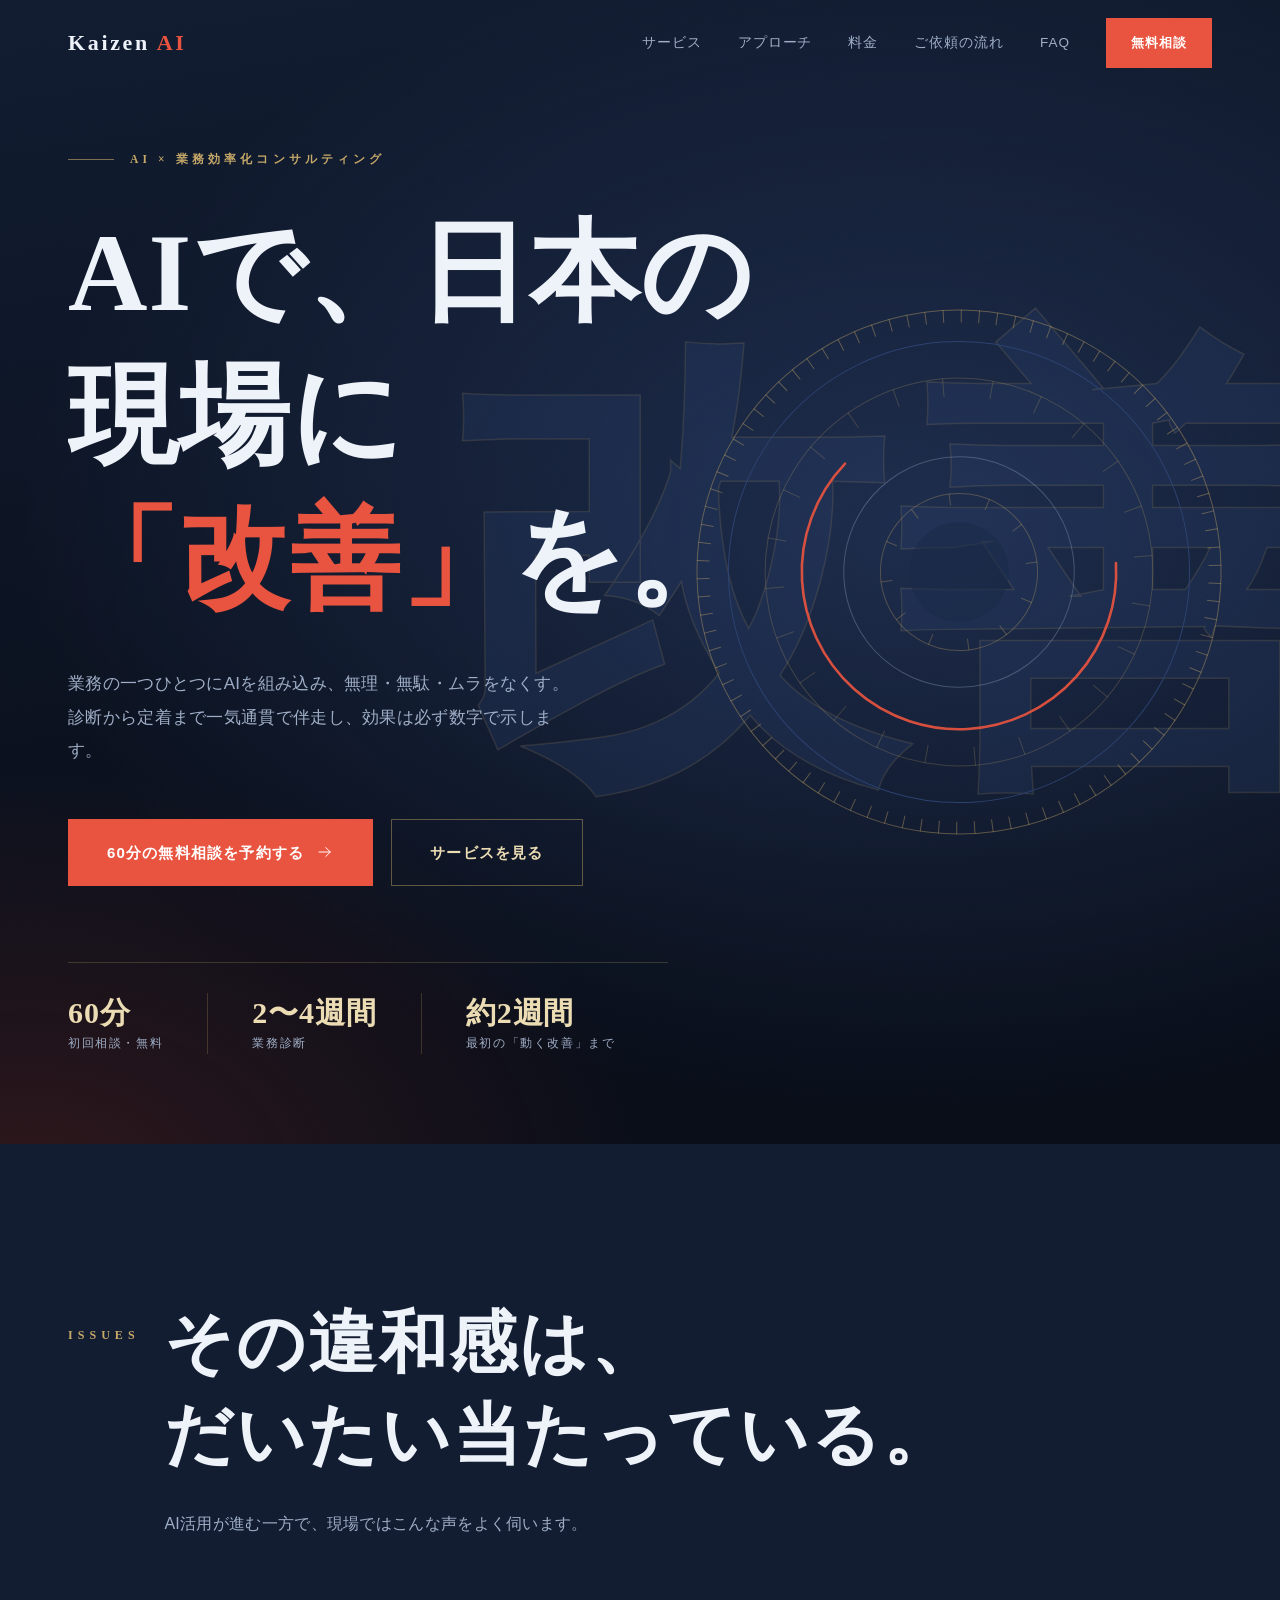
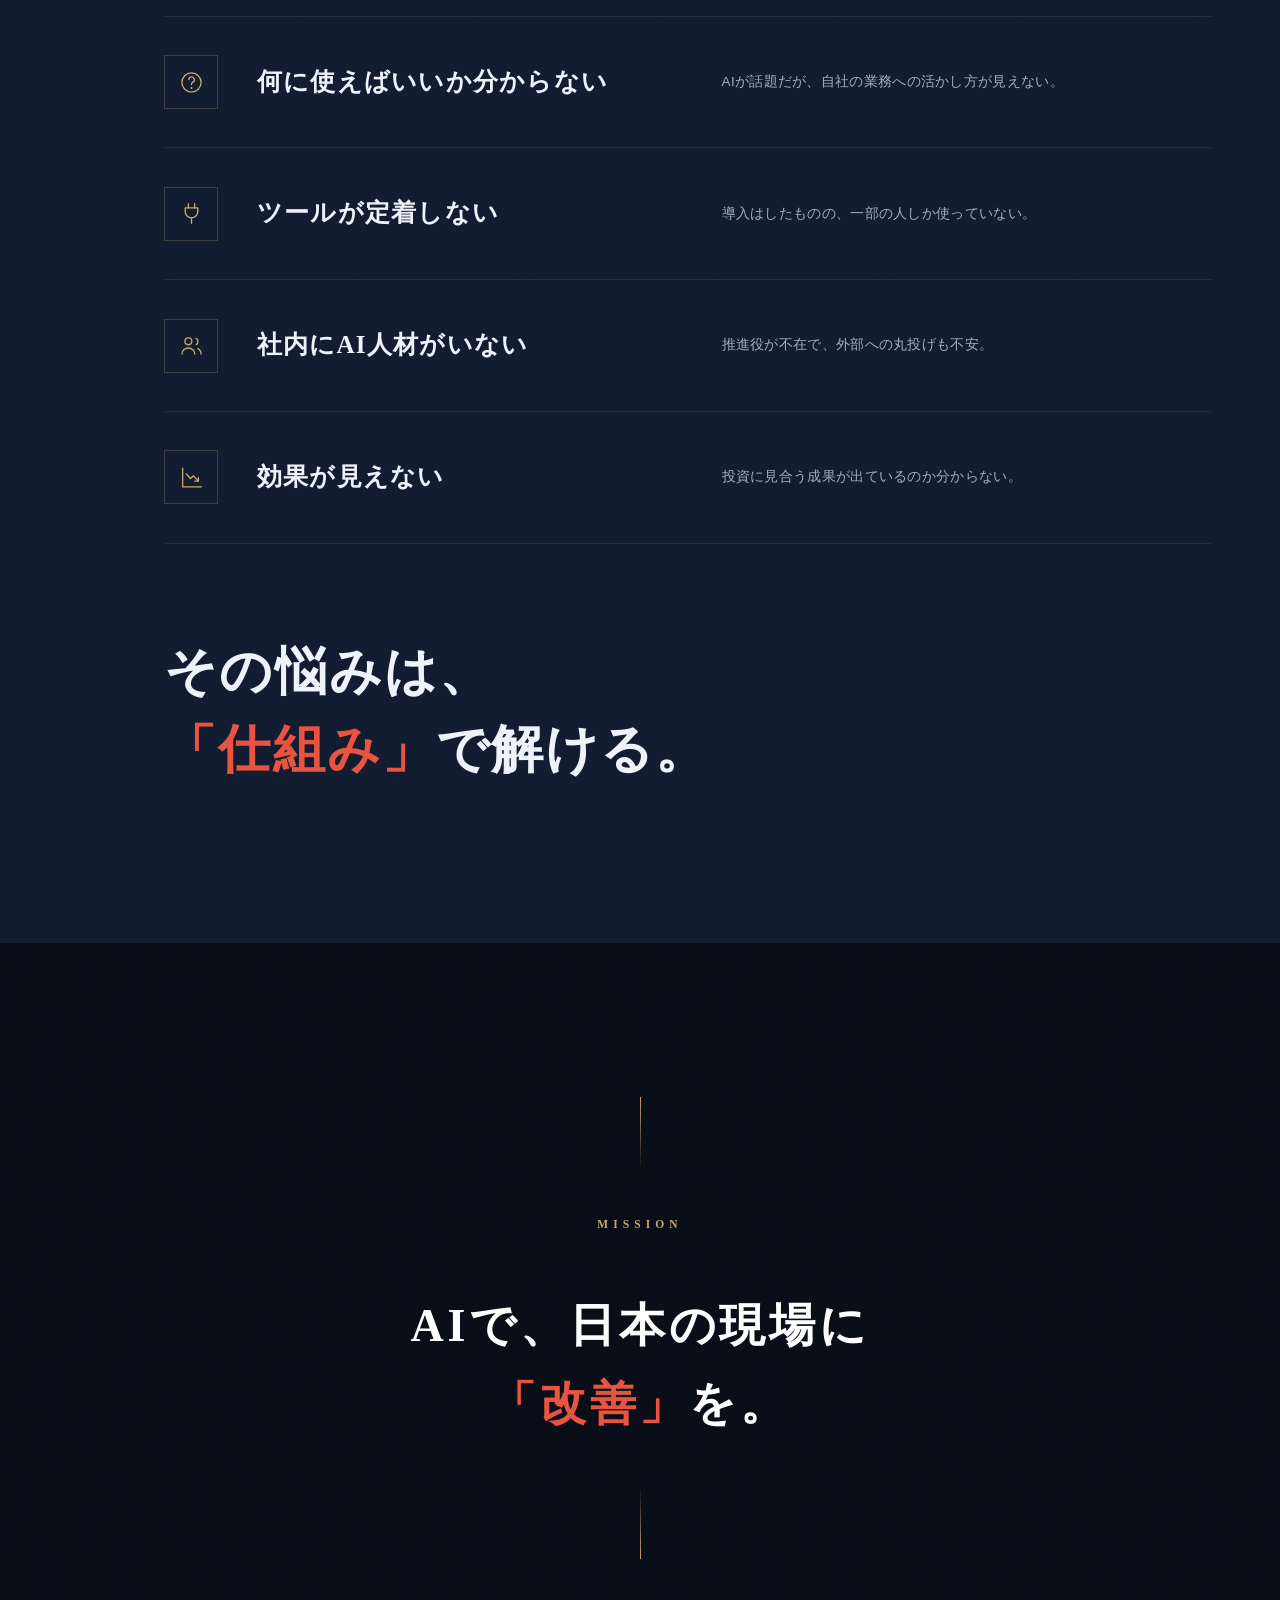
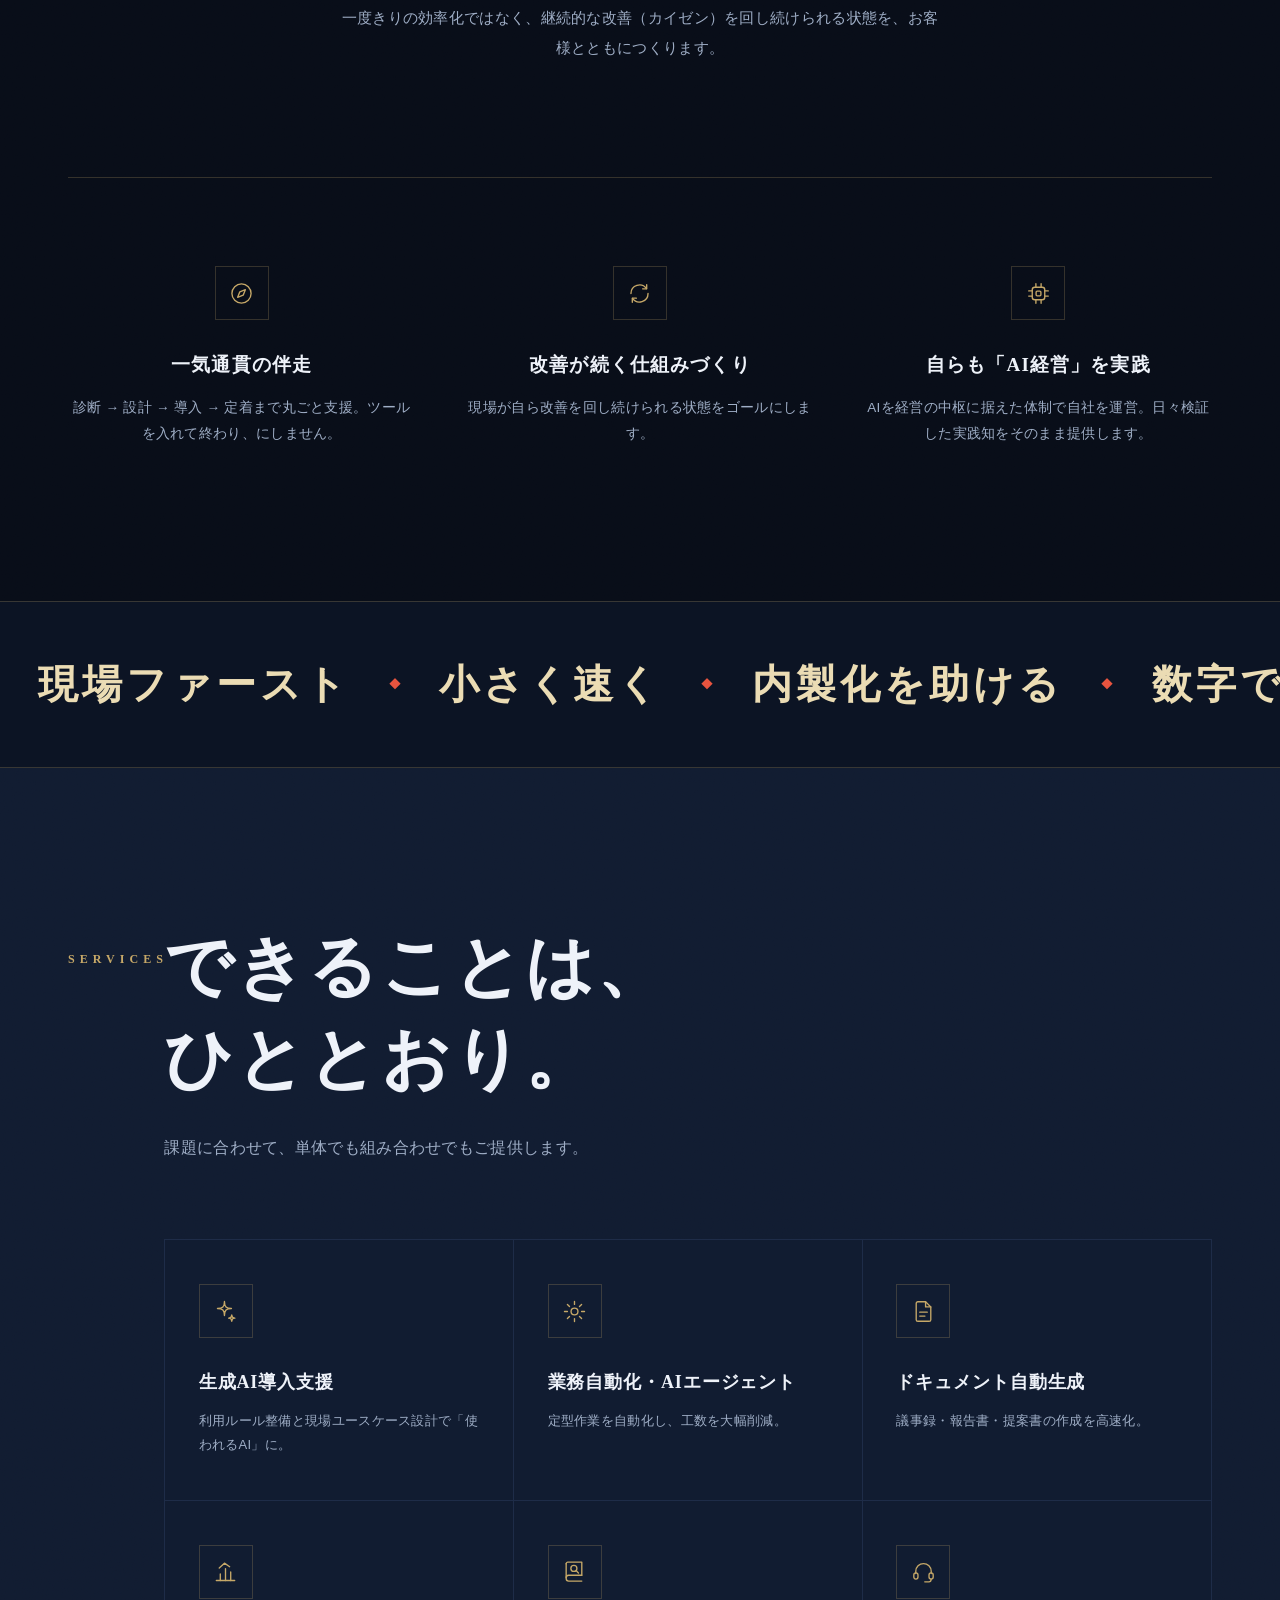
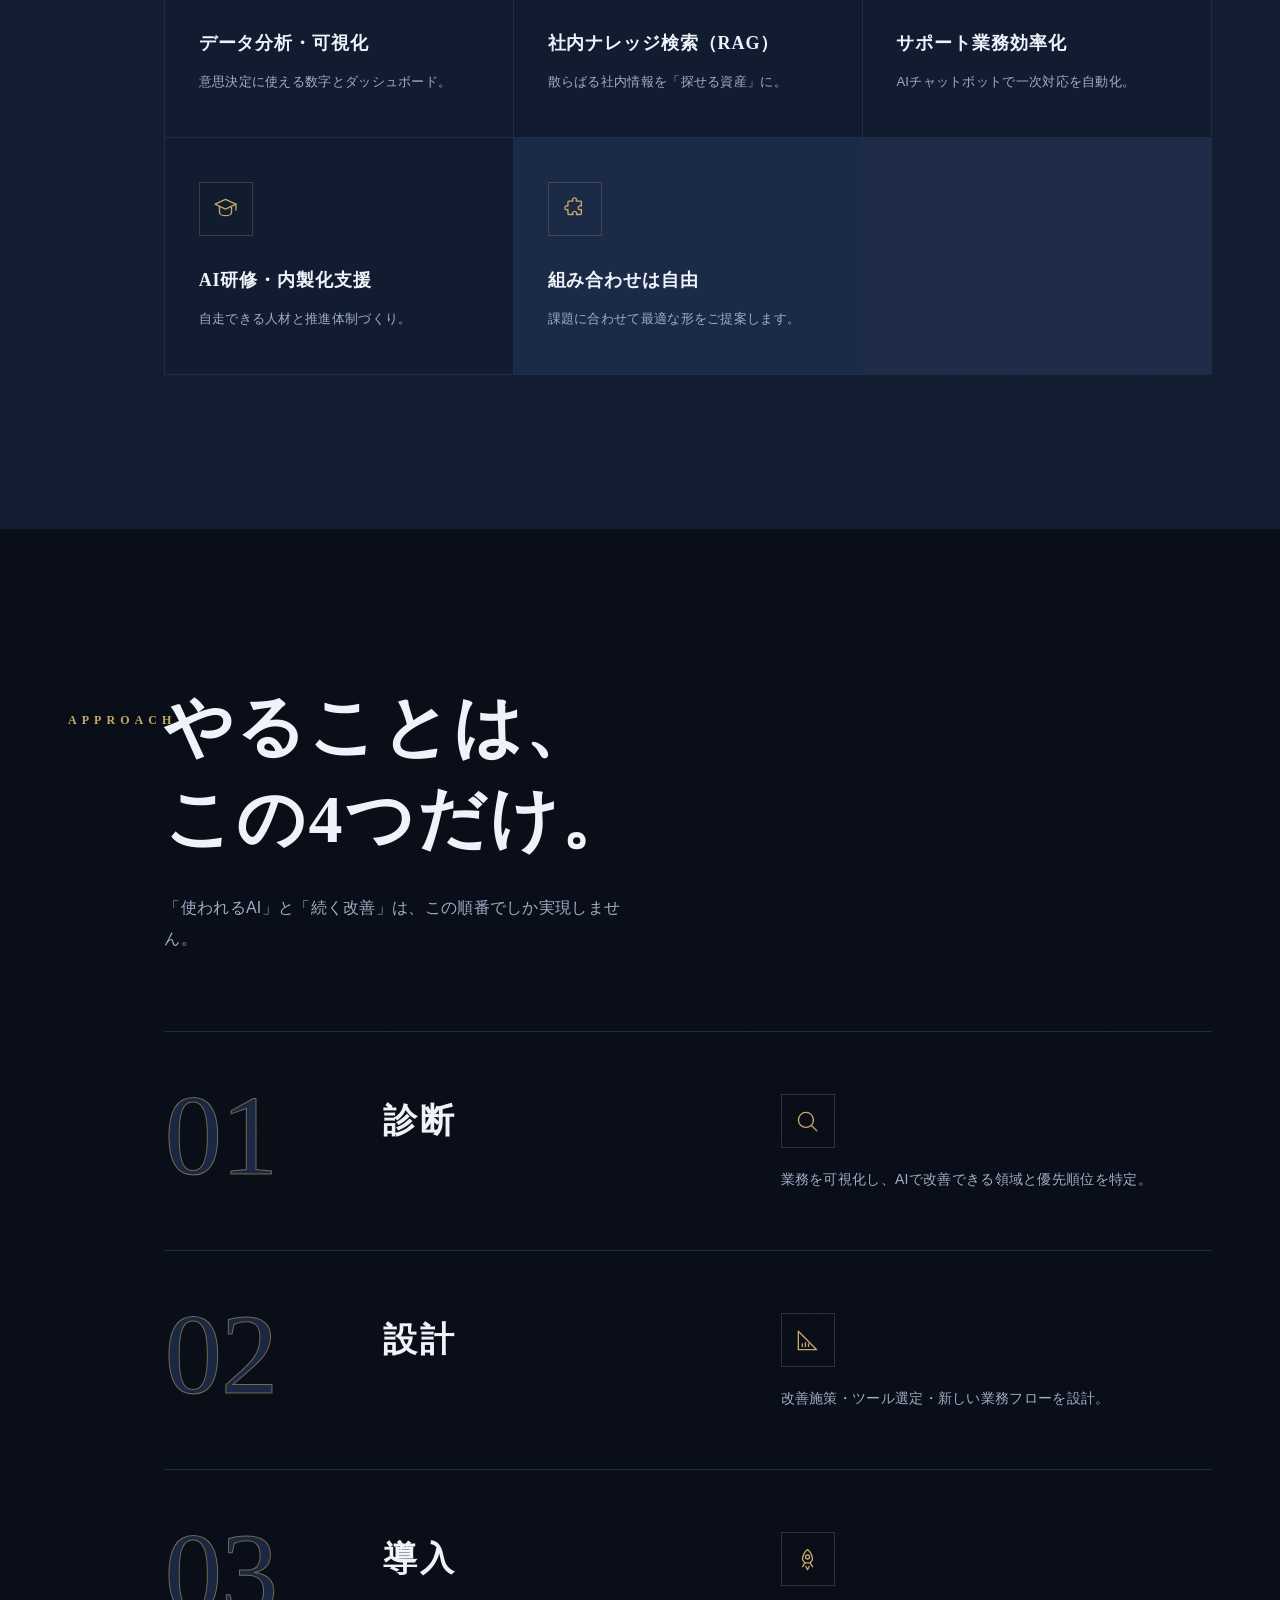
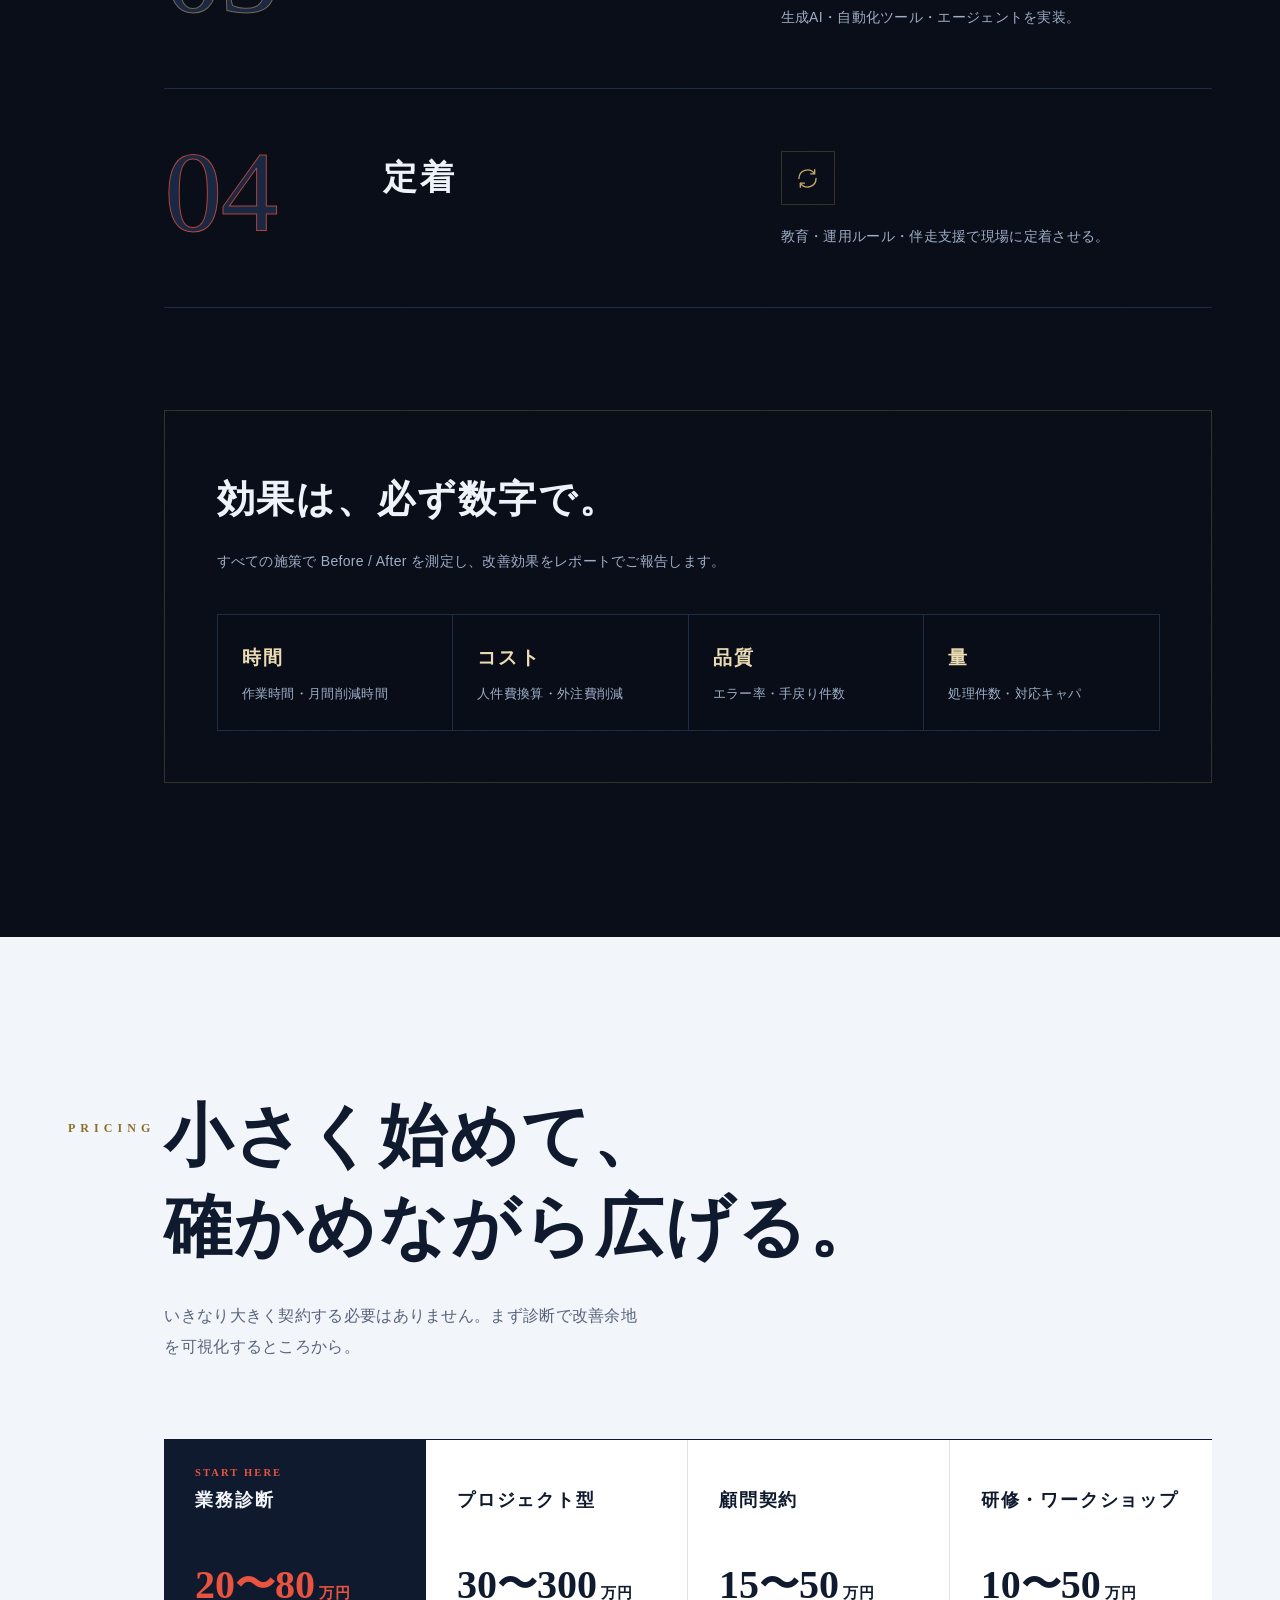
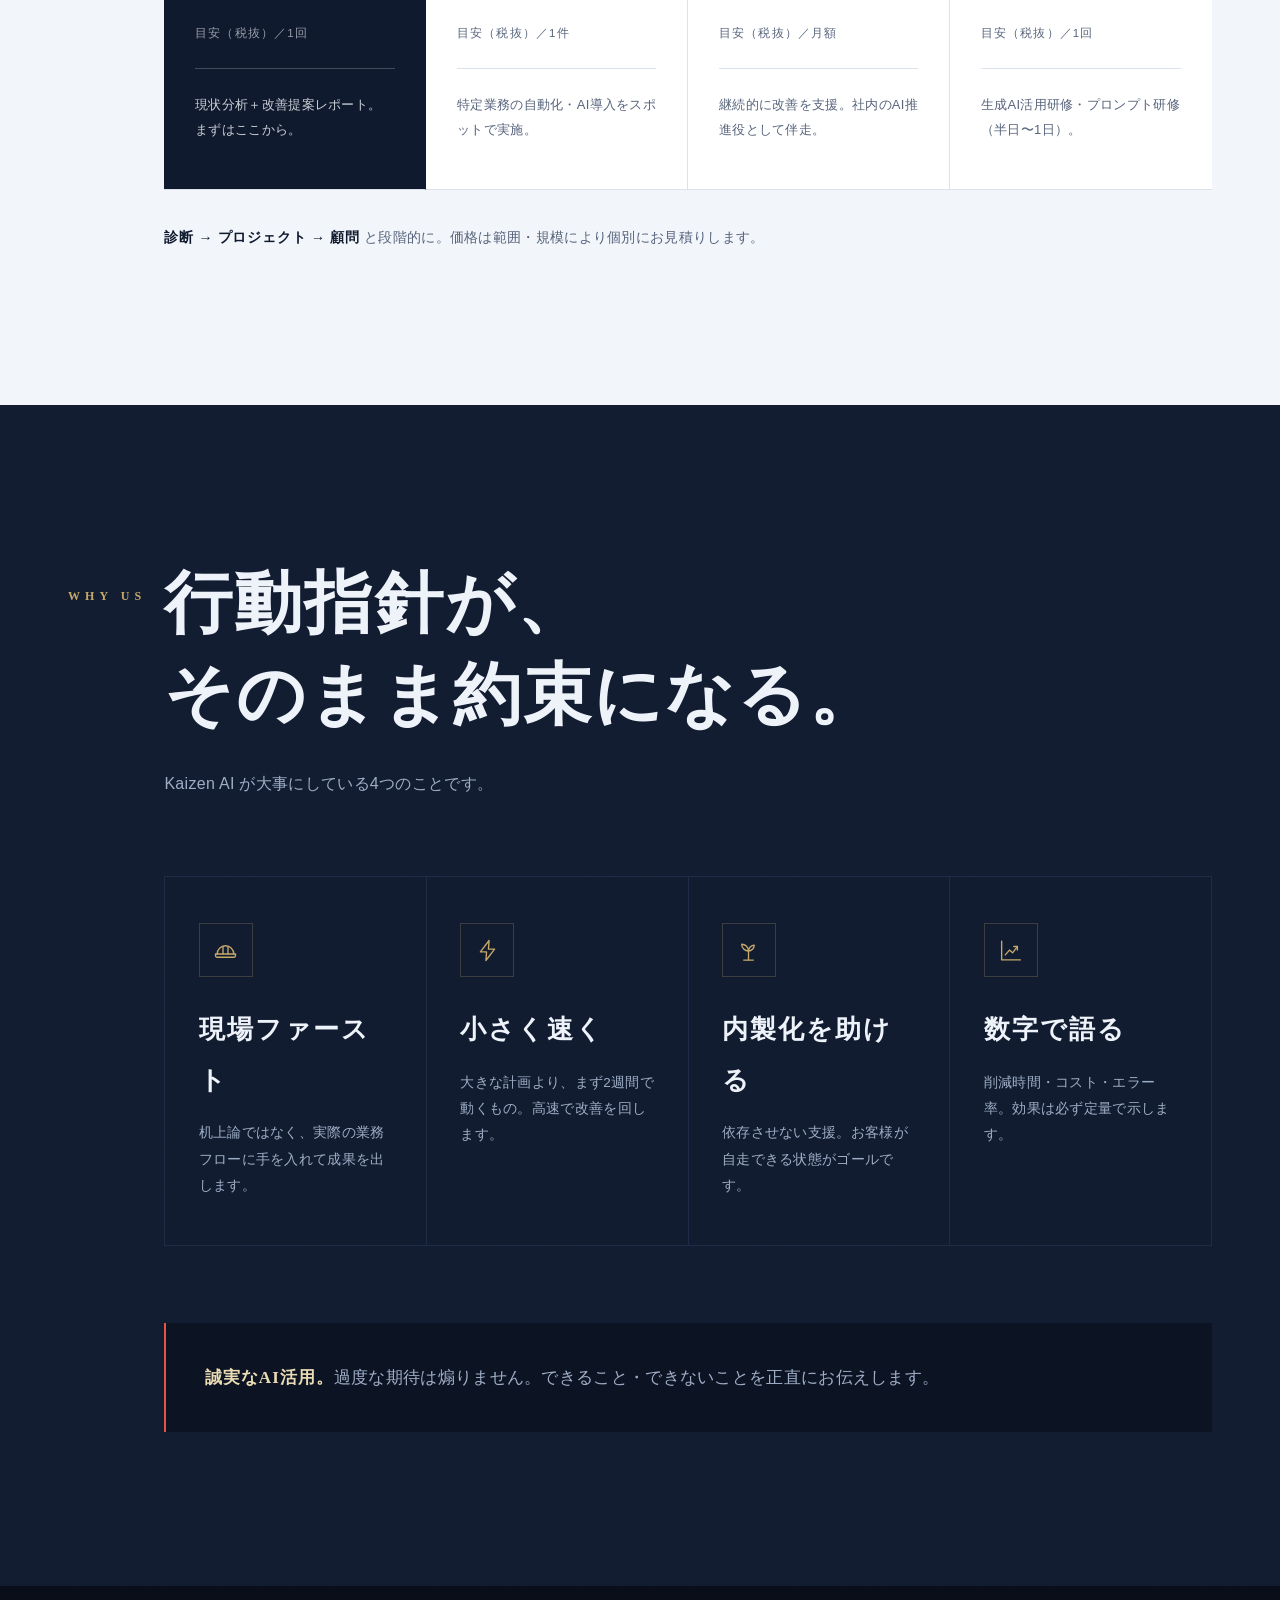
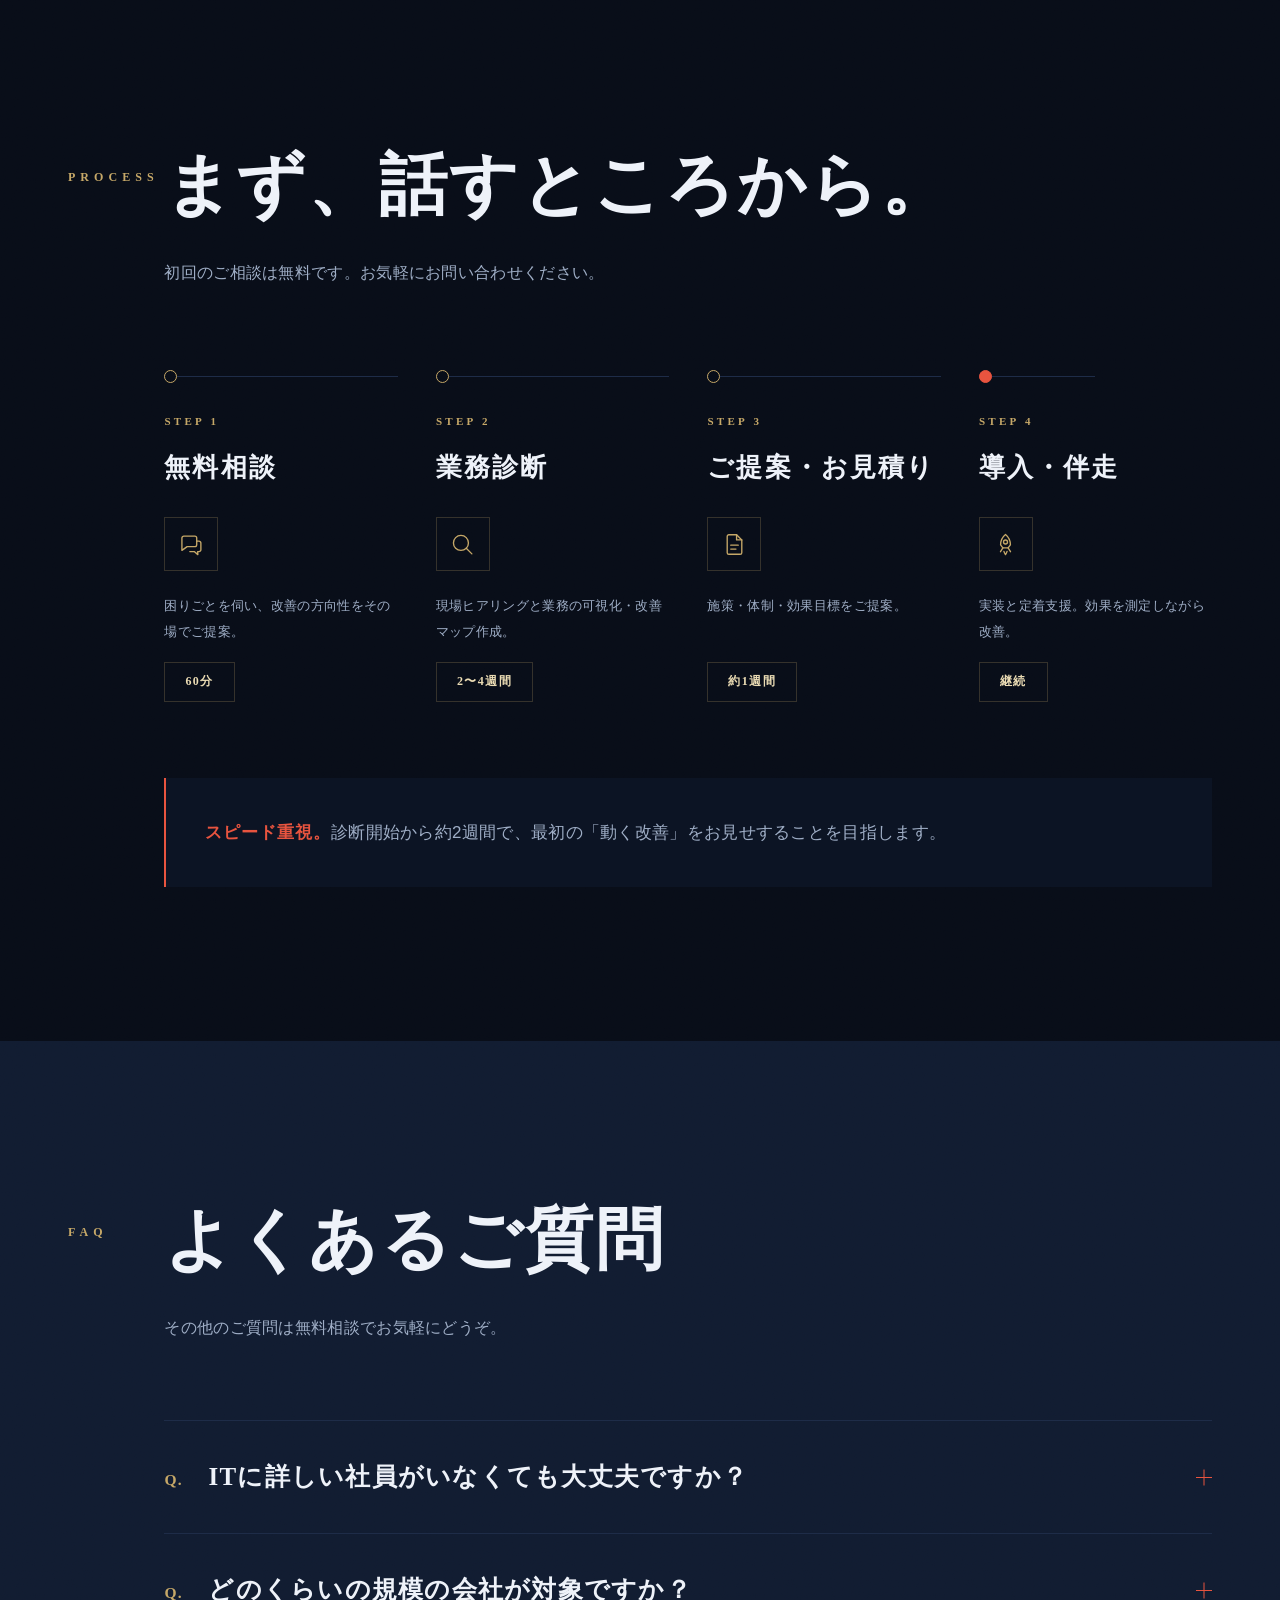
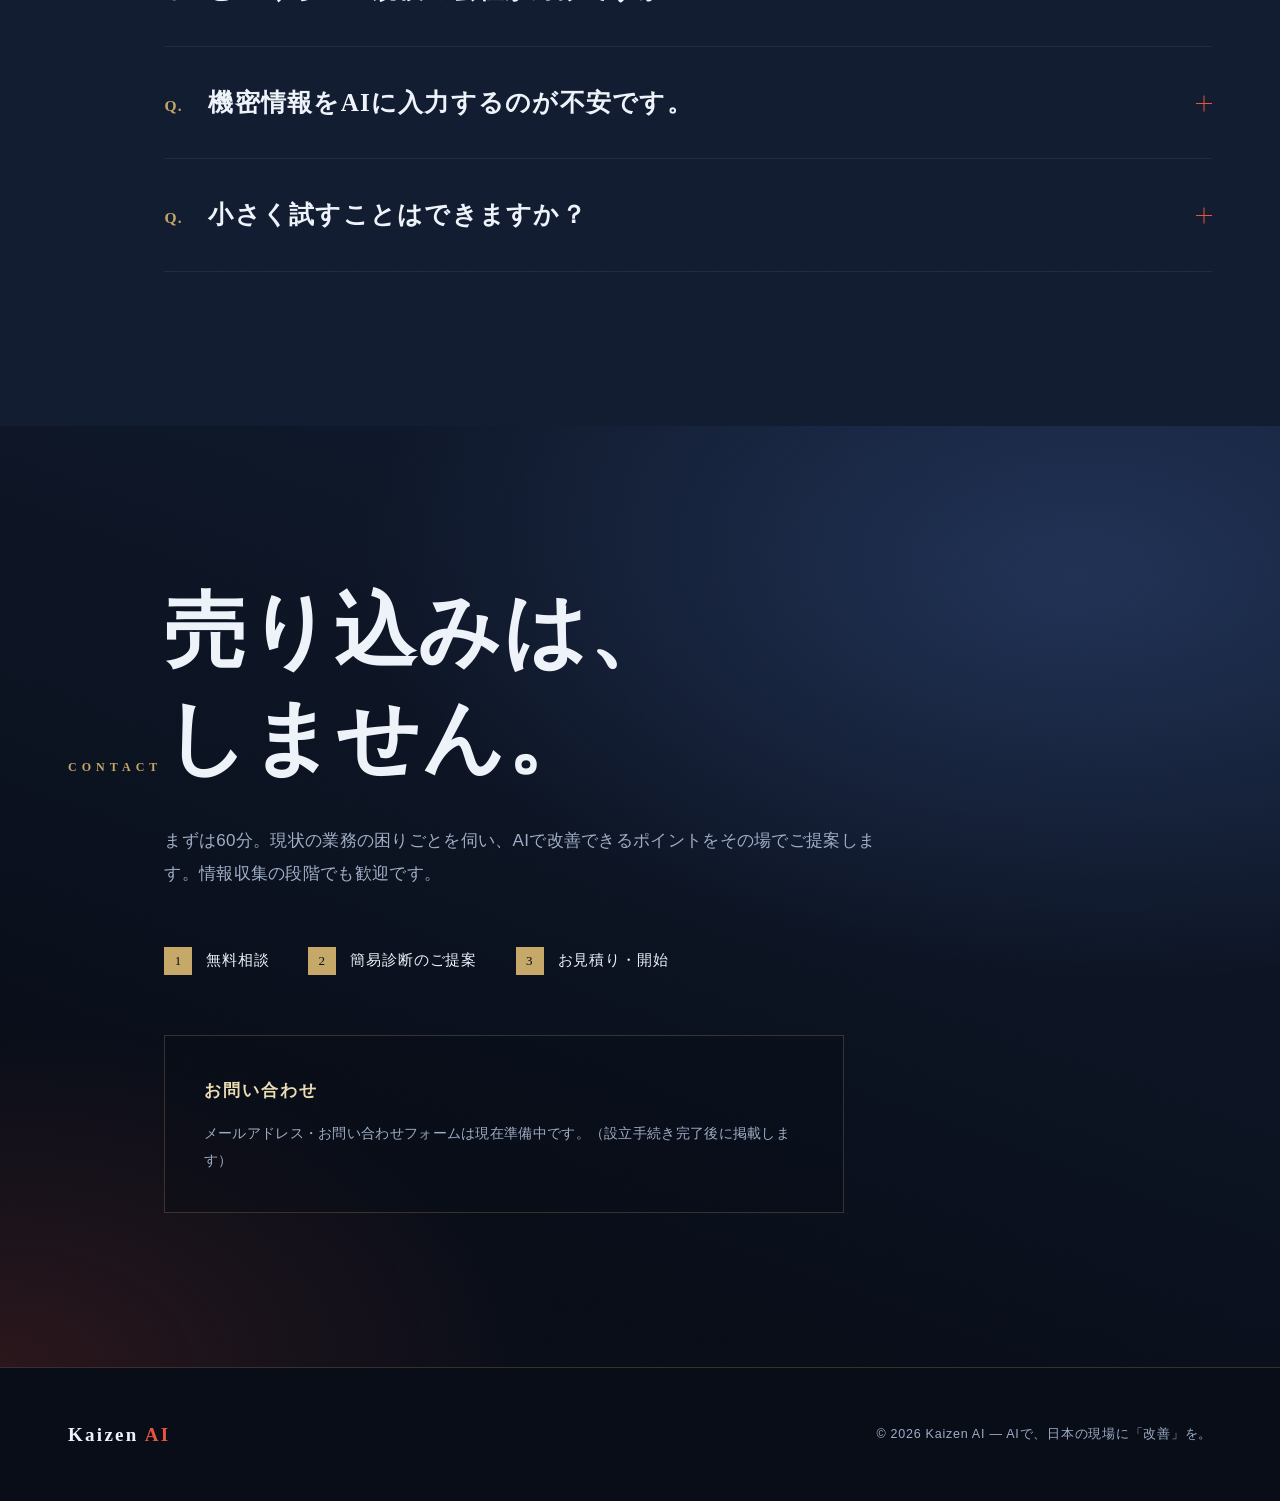
==== commit b53c7bac: "Webサイト: LPを全編ダークのポスター構成へ振り切る 上品にまとめる方向をやめ、日本のポスターの作法で組み直した。 藍・朱・真鍮の配色と明朝体は維持しつつ、構成そのものを変更している。  - 全編" ====
--- a/website/index.html
+++ b/website/index.html
@@ -5,7 +5,7 @@
 <meta name="viewport" content="width=device-width, initial-scale=1.0">
 <title>Kaizen AI — AIで、日本の現場に「改善」を。</title>
 <meta name="description" content="Kaizen AI は、AIを駆使した業務効率化コンサルティング会社です。診断から定着まで一気通貫で伴走し、効果を数字で示します。まずは60分の無料相談から。">
-<meta name="theme-color" content="#0B1220">
+<meta name="theme-color" content="#080D18">
 <meta property="og:type" content="website">
 <meta property="og:locale" content="ja_JP">
 <meta property="og:site_name" content="Kaizen AI">
@@ -15,422 +15,438 @@
 <style>
 /* ==========================================================================
    Kaizen AI — Corporate LP
-   意匠：漆器（藍 × 朱 × 真鍮）。見出しは明朝、本文はゴシック。
-   コーポレートブランドの単一トーンに意図的に固定しています（テーマ切替なし）。
-   どの閲覧環境でも同じ見た目になるよう、背景・文字色をすべて明示指定。
+   意匠：全編を藍の闇に沈め、料金セクションだけを白く抜く。
+   見出しは明朝、本文はゴシック、数字とラテン文字は Palatino 系セリフ。
+   ブランドの単一トーンに意図的に固定（テーマ切替なし）。
+   背景・文字色はすべて明示指定し、どの閲覧環境でも同じ見た目になるようにする。
    ========================================================================== */
 :root {
-  /* --- 藍・墨 --- */
-  --sumi:    #0B1220;
-  --ai:      #16233D;
-  --ai-2:    #22335C;
-  --ai-3:    #33487A;
-  /* --- 朱 --- */
-  --shu:     #E8543F;
-  --shu-d:   #C23D29;
-  --shu-soft:#FCEEEA;
-  /* --- 真鍮 --- */
-  --kin:     #C6A868;   /* 暗地の上で使う真鍮 */
-  --kin-l:   #8C6F2E;   /* 明地の上で使う真鍮 */
-  --kin-w:   #E3CFA0;   /* 明るい真鍮（暗地の見出し） */
-  /* --- 紙 --- */
-  --washi:   #F4F6FA;
-  --paper:   #FFFFFF;
-  /* --- 文字 --- */
-  --tx-d:    #EDF1F8;
-  --tx-dm:   #A9B6CC;
-  --tx-l:    #16203A;
-  --tx-lm:   #5B6880;
-  /* --- 罫 --- */
-  --rule-d:  rgba(198,168,104,.26);
-  --rule-l:  #DEE4EE;
-  --grid-l:  #E4E9F1;
-  --grid-d:  #24314F;
-  /* --- 書体 --- */
+  /* 藍・墨 */
+  --sumi:   #080D18;
+  --sumi-2: #0C1424;
+  --ai:     #111C31;
+  --ai-2:   #1A2A47;
+  --ai-3:   #2C4270;
+  /* 朱 */
+  --shu:    #E8543F;
+  --shu-d:  #C23D29;
+  /* 真鍮 */
+  --kin:    #C6A868;
+  --kin-w:  #EBDCB4;
+  --kin-l:  #8C6F2E;
+  /* 紙（料金セクション） */
+  --washi:  #F2F5FA;
+  --paper:  #FFFFFF;
+  /* 文字 */
+  --tx:     #EEF2F9;
+  --tx-m:   #9FAEC6;
+  --tx-l:   #101A2E;
+  --tx-lm:  #57647C;
+  /* 罫 */
+  --rule:   rgba(198,168,104,.24);
+  --rule-s: #1E2C48;
+  --rule-l: #DCE2EC;
+  /* 書体 */
   --f-display: "Yu Mincho", YuMincho, "Hiragino Mincho ProN", "Hiragino Mincho Pro", "Noto Serif JP", "MS PMincho", serif;
   --f-body: "Hiragino Kaku Gothic ProN", "Hiragino Sans", "Yu Gothic", YuGothic, "Meiryo", sans-serif;
   --f-lat: "Palatino Linotype", Palatino, "Book Antiqua", Georgia, serif;
-  --ease: cubic-bezier(.22,.61,.36,1);
+  --ease: cubic-bezier(.19,.72,.28,1);
 }
 
 *, *::before, *::after { margin: 0; padding: 0; box-sizing: border-box; }
 html { scroll-behavior: smooth; -webkit-text-size-adjust: 100%; }
 body {
   font-family: var(--f-body);
-  color: var(--tx-l);
-  background: var(--washi);
-  line-height: 1.9;
+  background: var(--sumi);
+  color: var(--tx);
+  line-height: 1.95;
   font-size: 15px;
   letter-spacing: .02em;
   overflow-x: hidden;
 }
 img, svg, canvas { display: block; max-width: 100%; }
-:focus-visible { outline: 2px solid var(--shu); outline-offset: 4px; border-radius: 2px; }
-
-/* ---------- 共通レイアウト ---------- */
-.wrap { width: 100%; max-width: 1140px; margin: 0 auto; padding: 0 28px; }
-.wrap-narrow { max-width: 880px; }
-.band { padding: clamp(76px, 9vw, 136px) 0; position: relative; }
-.band-dark { background: var(--ai); color: var(--tx-d); }
-.band-sumi { background: var(--sumi); color: var(--tx-d); }
-.band-light { background: var(--washi); color: var(--tx-l); }
-.band-paper { background: var(--paper); color: var(--tx-l); }
-
-/* 和紙のような微細なグレイン（暗地のみ） */
+:focus-visible { outline: 2px solid var(--shu); outline-offset: 5px; border-radius: 2px; }
+
+/* ---------------- レイアウト ---------------- */
+.wrap { width: 100%; max-width: 1240px; margin: 0 auto; padding: 0 clamp(20px, 4vw, 48px); }
+.band { padding: clamp(88px, 12vw, 190px) 0; position: relative; }
+/* 固定ヘッダーがアンカー先の見出しを隠さないように */
+[id] { scroll-margin-top: 110px; }
+.bg-sumi  { background: var(--sumi); }
+.bg-ai    { background: var(--ai); }
+.bg-paper { background: var(--washi); color: var(--tx-l); }
+
+/* 和紙のような微細なグレイン */
 .grain::before {
   content: ""; position: absolute; inset: 0; pointer-events: none; z-index: 0;
-  opacity: .05; mix-blend-mode: overlay;
+  opacity: .055; mix-blend-mode: overlay;
   background-image: url("data:image/svg+xml,%3Csvg xmlns='http://www.w3.org/2000/svg' width='180' height='180'%3E%3Cfilter id='n'%3E%3CfeTurbulence type='fractalNoise' baseFrequency='.9' numOctaves='3' stitchTiles='stitch'/%3E%3C/filter%3E%3Crect width='180' height='180' filter='url(%23n)'/%3E%3C/svg%3E");
 }
 .band > .wrap { position: relative; z-index: 1; }
 
-/* ---------- 見出し ---------- */
-.eyebrow {
-  display: flex; align-items: center; gap: 14px;
-  font-family: var(--f-lat);
-  font-size: 11.5px; font-weight: 700; letter-spacing: .34em; text-transform: uppercase;
-  color: var(--kin-l); margin-bottom: 22px;
-}
-.eyebrow::after { content: ""; flex: 0 0 52px; height: 1px; background: currentColor; opacity: .5; }
-.band-dark .eyebrow, .band-sumi .eyebrow { color: var(--kin); }
-
+/* 左端の縦書きラベル（ページの背骨） */
+.sec { display: grid; grid-template-columns: 58px minmax(0, 1fr); gap: 0 clamp(24px, 3vw, 52px); }
+.rail { position: relative; }
+.vlabel {
+  position: sticky; top: 150px;
+  writing-mode: vertical-rl; text-orientation: mixed;
+  font-family: var(--f-lat); font-size: 12px; font-weight: 700;
+  letter-spacing: .42em; text-transform: uppercase; color: var(--kin);
+  display: flex; align-items: center; gap: 20px; white-space: nowrap;
+}
+.vlabel::after { content: ""; width: 1px; height: 76px; background: currentColor; opacity: .45; }
+.bg-paper .vlabel { color: var(--kin-l); }
+@media (max-width: 1100px) {
+  .sec { display: block; }
+  .vlabel {
+    position: static; writing-mode: horizontal-tb; flex-direction: row;
+    margin-bottom: 26px; letter-spacing: .34em;
+  }
+  .vlabel::after { width: 60px; height: 1px; }
+}
+
+/* ---------------- 見出し ---------------- */
 .h2 {
   font-family: var(--f-display); font-weight: 600;
-  font-size: clamp(27px, 3.9vw, 41px); line-height: 1.5;
-  letter-spacing: .04em; text-wrap: balance; margin-bottom: 16px;
-}
-.lead { color: var(--tx-lm); font-size: 14.5px; max-width: 62ch; margin-bottom: 56px; }
-.band-dark .lead, .band-sumi .lead { color: var(--tx-dm); }
-.accent { color: var(--shu); }
-
-/* ---------- ボタン ---------- */
+  font-size: clamp(32px, 5.6vw, 68px); line-height: 1.35; letter-spacing: .03em;
+  text-wrap: balance; margin-bottom: 26px;
+}
+.h2 em { font-style: normal; color: var(--shu); }
+.lead { color: var(--tx-m); font-size: clamp(14px, 1.4vw, 16px); max-width: 54ch; margin-bottom: clamp(52px, 6vw, 84px); }
+.bg-paper .lead { color: var(--tx-lm); }
+
+/* ---------------- ボタン ---------------- */
 .btn {
-  display: inline-flex; align-items: center; gap: 10px;
-  padding: 15px 32px; border-radius: 2px; border: 1px solid transparent;
+  display: inline-flex; align-items: center; gap: 12px;
+  padding: 18px 38px; border: 1px solid transparent; border-radius: 0;
   background: var(--shu); color: #fff; text-decoration: none;
-  font-weight: 700; font-size: 14.5px; letter-spacing: .06em;
-  transition: background .3s var(--ease), transform .3s var(--ease), box-shadow .3s var(--ease);
-  box-shadow: 0 1px 0 rgba(0,0,0,.14);
-}
-.btn:hover { background: var(--shu-d); transform: translateY(-2px); box-shadow: 0 10px 26px -12px rgba(232,84,63,.75); }
-.btn .arw { transition: transform .3s var(--ease); }
-.btn:hover .arw { transform: translateX(4px); }
-.btn-line {
-  background: transparent; color: var(--kin-w); border-color: rgba(198,168,104,.5);
-  box-shadow: none;
-}
-.btn-line:hover { background: rgba(198,168,104,.1); border-color: var(--kin); color: #fff; box-shadow: none; }
-.btn-sm { padding: 10px 22px; font-size: 13px; }
-
-/* ---------- ヘッダー ---------- */
+  font-weight: 700; font-size: 15px; letter-spacing: .08em;
+  position: relative; overflow: hidden;
+  transition: transform .4s var(--ease), box-shadow .4s var(--ease);
+}
+.btn::before {
+  content: ""; position: absolute; inset: 0; background: var(--shu-d);
+  transform: scaleX(0); transform-origin: left; transition: transform .45s var(--ease);
+}
+.btn > * { position: relative; z-index: 1; }
+.btn:hover { transform: translateY(-3px); box-shadow: 0 18px 40px -18px rgba(232,84,63,.8); }
+.btn:hover::before { transform: scaleX(1); }
+.btn > span { white-space: nowrap; }
+/* .ic の width:100% を拾わせない。拾うと本文が押し潰される */
+.btn .arw { width: 18px; height: 18px; flex: none; transition: transform .4s var(--ease); }
+.btn:hover .arw { transform: translateX(6px); }
+.btn-line { background: transparent; color: var(--kin-w); border-color: rgba(198,168,104,.45); }
+.btn-line::before { background: rgba(198,168,104,.12); }
+.btn-line:hover { color: #fff; border-color: var(--kin); box-shadow: none; }
+.btn-sm { padding: 11px 24px; font-size: 13px; }
+
+/* ---------------- ヘッダー ---------------- */
 .site-header {
   position: fixed; inset: 0 0 auto 0; z-index: 100;
-  transition: background .4s var(--ease), border-color .4s var(--ease), backdrop-filter .4s;
   border-bottom: 1px solid transparent;
-}
-.site-header.solid {
-  background: rgba(11,18,32,.92); backdrop-filter: blur(14px) saturate(140%);
-  border-bottom-color: var(--rule-d);
-}
-.nav { display: flex; align-items: center; justify-content: space-between; height: 76px; }
-.logo {
-  font-family: var(--f-lat); font-size: 21px; font-weight: 700; letter-spacing: .1em;
-  color: var(--tx-d); text-decoration: none; white-space: nowrap;
-}
+  transition: background .5s var(--ease), border-color .5s var(--ease);
+}
+.site-header.solid { background: rgba(8,13,24,.9); backdrop-filter: blur(16px) saturate(150%); border-bottom-color: var(--rule); }
+.nav { display: flex; align-items: center; justify-content: space-between; height: 86px; }
+.logo { font-family: var(--f-lat); font-size: 22px; font-weight: 700; letter-spacing: .12em; color: var(--tx); text-decoration: none; white-space: nowrap; }
 .logo em { font-style: normal; color: var(--shu); }
-.nav-links { display: flex; align-items: center; gap: 34px; }
-.nav-links a:not(.btn) {
-  position: relative; color: var(--tx-dm); text-decoration: none;
-  font-size: 13.5px; letter-spacing: .06em; padding: 6px 0; transition: color .25s;
-}
-.nav-links a:not(.btn)::after {
-  content: ""; position: absolute; left: 0; right: 100%; bottom: 0; height: 1px;
-  background: var(--kin); transition: right .35s var(--ease);
-}
-.nav-links a:not(.btn):hover { color: var(--tx-d); }
+.nav-links { display: flex; align-items: center; gap: 36px; }
+.nav-links a:not(.btn) { position: relative; color: var(--tx-m); text-decoration: none; font-size: 13.5px; letter-spacing: .07em; padding: 6px 0; transition: color .3s; }
+.nav-links a:not(.btn)::after { content: ""; position: absolute; left: 0; right: 100%; bottom: 0; height: 1px; background: var(--kin); transition: right .4s var(--ease); }
+.nav-links a:not(.btn):hover { color: var(--tx); }
 .nav-links a:not(.btn):hover::after { right: 0; }
-@media (max-width: 900px) { .nav-links a:not(.btn) { display: none; } .nav { height: 64px; } }
-
-/* ---------- ヒーロー ---------- */
+@media (max-width: 940px) { .nav-links a:not(.btn) { display: none; } .nav { height: 68px; } }
+
+/* ---------------- ヒーロー ---------------- */
 .hero {
-  position: relative; min-height: min(94vh, 880px);
-  display: flex; align-items: center;
+  position: relative; min-height: 100vh; display: flex; align-items: center;
+  padding: 140px 0 90px; overflow: hidden;
   background:
-    radial-gradient(120% 90% at 78% 42%, rgba(34,51,92,.85) 0%, rgba(11,18,32,0) 62%),
-    radial-gradient(90% 70% at 8% 100%, rgba(194,61,41,.16) 0%, rgba(11,18,32,0) 60%),
-    linear-gradient(168deg, #16233D 0%, #0B1220 74%);
-  color: var(--tx-d);
-  overflow: hidden;
-  padding: 128px 0 96px;
-}
-.enso { position: absolute; right: -6vw; top: 50%; transform: translateY(-50%); width: min(64vw, 720px); aspect-ratio: 1; pointer-events: none; opacity: .95; }
-@media (max-width: 1000px) { .enso { right: -22vw; opacity: .38; } }
-.hero-inner { position: relative; z-index: 2; max-width: 640px; }
+    radial-gradient(110% 80% at 72% 46%, rgba(44,66,112,.55) 0%, rgba(8,13,24,0) 64%),
+    radial-gradient(80% 60% at 2% 104%, rgba(194,61,41,.20) 0%, rgba(8,13,24,0) 62%),
+    linear-gradient(172deg, #111C31 0%, #080D18 76%);
+}
+/* 断ち落とした巨大な「改善」 */
+.hero-kanji {
+  position: absolute; right: -5vw; top: 50%; transform: translateY(-50%);
+  writing-mode: vertical-rl; text-orientation: upright;
+  font-family: var(--f-display); font-weight: 600;
+  font-size: min(46vw, 460px); line-height: .92; letter-spacing: -.02em;
+  color: rgba(44,66,112,.26);
+  -webkit-text-stroke: 1.5px rgba(198,168,104,.15);
+  pointer-events: none; user-select: none; z-index: 0;
+}
+.enso { position: absolute; right: 4vw; top: 50%; transform: translateY(-50%); width: min(50vw, 540px); aspect-ratio: 1; pointer-events: none; z-index: 1; }
+@media (max-width: 1000px) { .hero-kanji { opacity: .55; right: -14vw; } .enso { opacity: .4; right: -10vw; } }
+.hero-inner { position: relative; z-index: 2; max-width: min(64vw, 820px); }
+@media (max-width: 900px) { .hero-inner { max-width: 100%; } }
 .hero-eyebrow {
-  display: inline-flex; align-items: center; gap: 14px;
+  display: inline-flex; align-items: center; gap: 16px;
   font-family: var(--f-lat); font-size: 11.5px; font-weight: 700;
-  letter-spacing: .32em; text-transform: uppercase; color: var(--kin);
-  margin-bottom: 30px;
-}
-.hero-eyebrow::before { content: ""; width: 40px; height: 1px; background: currentColor; opacity: .6; }
+  letter-spacing: .36em; text-transform: uppercase; color: var(--kin); margin-bottom: 34px;
+}
+.hero-eyebrow::before { content: ""; width: 46px; height: 1px; background: currentColor; opacity: .6; }
 .hero h1 {
   font-family: var(--f-display); font-weight: 600;
-  font-size: clamp(38px, 6.6vw, 74px); line-height: 1.36; letter-spacing: .045em;
-  margin-bottom: 30px; text-wrap: balance;
+  font-size: clamp(42px, 8.6vw, 116px); line-height: 1.24; letter-spacing: .01em;
+  margin-bottom: 40px;
 }
 .hero h1 em { font-style: normal; color: var(--shu); }
-.hero-sub { color: var(--tx-dm); font-size: clamp(14.5px, 1.5vw, 16.5px); max-width: 30em; margin-bottom: 44px; }
-.hero-cta { display: flex; gap: 16px; flex-wrap: wrap; margin-bottom: 64px; }
-.hero-facts {
-  display: flex; flex-wrap: wrap; gap: 0;
-  border-top: 1px solid var(--rule-d);
-  padding-top: 26px;
-}
-.hero-facts .f { padding-right: 40px; margin-right: 40px; border-right: 1px solid var(--rule-d); }
+/* 幕上げのため行ごとに overflow:hidden。上下に余白を足して字形の切れを防ぐ */
+.hero h1 .ln { display: block; overflow: hidden; padding: .06em 0; margin: -.06em 0; }
+.hero h1 .ln > span { display: block; }
+.hero-sub { color: var(--tx-m); font-size: clamp(14.5px, 1.5vw, 17px); max-width: 30em; margin-bottom: 52px; }
+.hero-cta { display: flex; gap: 18px; flex-wrap: wrap; margin-bottom: 76px; }
+.hero-facts { display: flex; flex-wrap: wrap; border-top: 1px solid var(--rule); padding-top: 30px; max-width: 40em; }
+.hero-facts .f { padding-right: 44px; margin-right: 44px; border-right: 1px solid var(--rule); }
 .hero-facts .f:last-child { border-right: 0; margin-right: 0; padding-right: 0; }
-.hero-facts .v { font-family: var(--f-display); font-weight: 600; font-size: 25px; color: var(--kin-w); letter-spacing: .04em; line-height: 1.3; }
-.hero-facts .k { font-size: 11.5px; letter-spacing: .12em; color: var(--tx-dm); }
-@media (max-width: 620px) {
-  .hero-facts { display: grid; grid-template-columns: 1fr 1fr; gap: 22px 20px; }
+.hero-facts .v { font-family: var(--f-display); font-weight: 600; font-size: clamp(22px, 2.6vw, 30px); color: var(--kin-w); letter-spacing: .03em; line-height: 1.3; }
+.hero-facts .k { font-size: 11.5px; letter-spacing: .14em; color: var(--tx-m); }
+@media (max-width: 640px) {
+  .hero-facts { display: grid; grid-template-columns: 1fr 1fr; gap: 24px 20px; }
   .hero-facts .f { padding-right: 0; margin-right: 0; border-right: 0; }
-  .hero-facts .v { font-size: 21px; }
-}
-
-/* ヒーローの入場演出 */
-.rise { opacity: 0; transform: translateY(26px); animation: rise .95s var(--ease) forwards; }
-.rise-1 { animation-delay: .10s } .rise-2 { animation-delay: .22s }
-.rise-3 { animation-delay: .34s } .rise-4 { animation-delay: .46s } .rise-5 { animation-delay: .58s }
+}
+
+/* 幕が上がるような入場 */
+.curtain > span { transform: translateY(105%); animation: curtain 1.15s var(--ease) forwards; }
+@keyframes curtain { to { transform: none; } }
+.rise { opacity: 0; transform: translateY(28px); animation: rise 1s var(--ease) forwards; }
 @keyframes rise { to { opacity: 1; transform: none; } }
-
-/* ---------- スクロール演出 ---------- */
+.d1 { animation-delay: .12s } .d2 { animation-delay: .26s } .d3 { animation-delay: .40s }
+.d4 { animation-delay: .58s } .d5 { animation-delay: .72s } .d6 { animation-delay: .86s }
+
+/* ---------------- スクロール演出 ---------------- */
 [data-rv], [data-rv-group] > * {
-  opacity: 0; transform: translateY(22px);
-  transition: opacity .85s var(--ease), transform .85s var(--ease);
+  opacity: 0; transform: translateY(30px);
+  transition: opacity .95s var(--ease), transform .95s var(--ease);
 }
 [data-rv].in, [data-rv-group].in > * { opacity: 1; transform: none; }
-[data-rv-group].in > *:nth-child(2) { transition-delay: .07s }
-[data-rv-group].in > *:nth-child(3) { transition-delay: .14s }
-[data-rv-group].in > *:nth-child(4) { transition-delay: .21s }
-[data-rv-group].in > *:nth-child(5) { transition-delay: .28s }
-[data-rv-group].in > *:nth-child(6) { transition-delay: .35s }
-[data-rv-group].in > *:nth-child(7) { transition-delay: .42s }
-[data-rv-group].in > *:nth-child(8) { transition-delay: .49s }
+[data-rv-group].in > *:nth-child(2) { transition-delay: .08s }
+[data-rv-group].in > *:nth-child(3) { transition-delay: .16s }
+[data-rv-group].in > *:nth-child(4) { transition-delay: .24s }
+[data-rv-group].in > *:nth-child(5) { transition-delay: .32s }
+[data-rv-group].in > *:nth-child(6) { transition-delay: .40s }
+[data-rv-group].in > *:nth-child(7) { transition-delay: .48s }
+[data-rv-group].in > *:nth-child(8) { transition-delay: .56s }
 
 @media (prefers-reduced-motion: reduce) {
   html { scroll-behavior: auto; }
-  .rise { opacity: 1; transform: none; animation: none; }
+  .rise, .curtain > span { opacity: 1; transform: none; animation: none; }
   [data-rv], [data-rv-group] > * { opacity: 1; transform: none; transition: none; }
+  .marquee-track { animation: none !important; }
   * { animation-duration: .01ms !important; transition-duration: .01ms !important; }
 }
 
-/* ---------- アイコン ---------- */
-.ic { width: 100%; height: 100%; fill: none; stroke: currentColor; stroke-width: 1.35; stroke-linecap: round; stroke-linejoin: round; }
+/* ---------------- アイコン ---------------- */
+.ic { width: 100%; height: 100%; fill: none; stroke: currentColor; stroke-width: 1.3; stroke-linecap: round; stroke-linejoin: round; }
 .ic-box {
   display: grid; place-items: center; flex: none;
-  width: 52px; height: 52px; border-radius: 50%;
-  border: 1px solid var(--rule-l); color: var(--kin-l);
-  background: var(--paper);
-  transition: color .35s var(--ease), border-color .35s var(--ease), background .35s var(--ease);
-}
-.ic-box > svg { width: 24px; height: 24px; }
-.band-dark .ic-box, .band-sumi .ic-box { border-color: var(--rule-d); color: var(--kin); background: rgba(255,255,255,.03); }
-
-/* ---------- 課題（お悩み） ---------- */
-.pain-grid { display: grid; grid-template-columns: repeat(auto-fit, minmax(300px, 1fr)); gap: 1px; background: var(--grid-l); border: 1px solid var(--grid-l); }
-.pain-card { background: var(--paper); padding: 34px 30px; display: flex; gap: 20px; align-items: flex-start; transition: background .35s var(--ease); }
-.pain-card:hover { background: #FBFCFE; }
-.pain-card:hover .ic-box { color: var(--shu); border-color: rgba(232,84,63,.4); }
-.pain-card h3 { font-family: var(--f-display); font-weight: 600; font-size: 17.5px; letter-spacing: .04em; margin-bottom: 8px; line-height: 1.6; }
-.pain-card p { color: var(--tx-lm); font-size: 13.5px; line-height: 1.85; }
+  width: 54px; height: 54px; border: 1px solid var(--rule); color: var(--kin);
+  transition: color .4s var(--ease), border-color .4s var(--ease), background .4s var(--ease);
+}
+.ic-box > svg { width: 25px; height: 25px; }
+.bg-paper .ic-box { border-color: var(--rule-l); color: var(--kin-l); background: var(--paper); }
+
+/* ---------------- 課題 ---------------- */
+.pain-list { border-top: 1px solid var(--rule-s); }
+.pain-row {
+  display: grid; grid-template-columns: 54px minmax(0,1fr) minmax(0,1.15fr);
+  gap: clamp(20px, 3vw, 44px); align-items: center;
+  padding: clamp(26px, 3vw, 40px) 0; border-bottom: 1px solid var(--rule-s);
+  transition: background .45s var(--ease), padding-left .45s var(--ease);
+}
+.pain-row:hover { background: rgba(198,168,104,.04); padding-left: 14px; }
+.pain-row:hover .ic-box { color: var(--shu); border-color: rgba(232,84,63,.45); }
+.pain-row h3 { font-family: var(--f-display); font-weight: 600; font-size: clamp(18px, 2.2vw, 25px); letter-spacing: .05em; line-height: 1.55; }
+.pain-row p { color: var(--tx-m); font-size: 13.5px; }
+@media (max-width: 780px) {
+  .pain-row { grid-template-columns: 44px minmax(0,1fr); }
+  .pain-row p { grid-column: 2; }
+  .ic-box { width: 44px; height: 44px; }
+  .ic-box > svg { width: 21px; height: 21px; }
+}
 .pain-close {
-  margin-top: 56px; font-family: var(--f-display); font-weight: 600;
-  font-size: clamp(21px, 3.2vw, 30px); letter-spacing: .05em; line-height: 1.6;
-}
-.pain-close .mark { color: var(--shu); }
-
-/* ---------- ミッション ---------- */
-.mission-band { text-align: center; }
-.mission-rule { width: 1px; height: 56px; background: linear-gradient(var(--kin), transparent); margin: 0 auto 34px; }
-.mission-rule.bottom { background: linear-gradient(transparent, var(--kin)); margin: 34px auto 0; }
-.mission-label {
-  font-family: var(--f-lat); font-size: 11.5px; font-weight: 700;
-  letter-spacing: .38em; text-transform: uppercase; color: var(--kin); margin-bottom: 40px;
-}
+  margin-top: clamp(56px, 7vw, 96px);
+  font-family: var(--f-display); font-weight: 600;
+  font-size: clamp(24px, 4.4vw, 52px); letter-spacing: .04em; line-height: 1.5;
+}
+.pain-close em { font-style: normal; color: var(--shu); }
+
+/* ---------------- ミッション ---------------- */
+.mission-band { text-align: center; position: relative; }
+.mission-rule { width: 1px; height: 72px; background: linear-gradient(var(--kin), transparent); margin: 0 auto 44px; }
+.mission-rule.bottom { background: linear-gradient(transparent, var(--kin)); margin: 44px auto 0; }
+.mission-label { font-family: var(--f-lat); font-size: 11.5px; font-weight: 700; letter-spacing: .44em; text-transform: uppercase; color: var(--kin); margin-bottom: 52px; }
 .mission-vert {
-  display: inline-block;              /* 段の数だけ幅を取らせる（block だと段が重なる） */
+  display: inline-block;                /* block だと段が重なる */
   writing-mode: vertical-rl; text-orientation: mixed;
   font-family: var(--f-display); font-weight: 600;
-  font-size: clamp(25px, 3.1vw, 36px); line-height: 2.1; letter-spacing: .14em;
-  height: clamp(330px, 46vh, 450px); color: #fff; text-align: start;
+  font-size: clamp(28px, 3.8vw, 46px); line-height: 2.15; letter-spacing: .16em;
+  height: clamp(360px, 52vh, 520px); color: #fff; text-align: start;
 }
 .mission-vert em { font-style: normal; color: var(--shu); }
-.mission-sub { color: var(--tx-dm); font-size: 14.5px; max-width: 40em; margin: 36px auto 0; }
+.mission-sub { color: var(--tx-m); font-size: 15px; max-width: 40em; margin: 44px auto 0; }
 @media (max-width: 860px) {
-  .mission-vert {
-    display: block; writing-mode: horizontal-tb; height: auto;
-    letter-spacing: .06em; line-height: 1.8; text-align: center;
-  }
+  .mission-vert { display: block; writing-mode: horizontal-tb; height: auto; letter-spacing: .06em; line-height: 1.8; text-align: center; }
   .mission-vert br { display: none; }
 }
-/* 縦書きの字送りを持たない書体しか無い環境では横書きに退避（JSが検出して付与） */
-.no-vert .mission-vert {
-  display: block; writing-mode: horizontal-tb; height: auto;
-  letter-spacing: .08em; line-height: 1.75; text-align: center;
-}
-
-.feature-row { display: grid; grid-template-columns: repeat(auto-fit, minmax(260px, 1fr)); gap: 44px; margin-top: clamp(64px, 8vw, 104px); padding-top: clamp(56px, 6vw, 80px); border-top: 1px solid var(--rule-d); }
-.feature h3 { font-family: var(--f-display); font-weight: 600; font-size: 18px; letter-spacing: .05em; margin: 22px 0 10px; }
-.feature p { color: var(--tx-dm); font-size: 13.5px; }
-.chip-row { display: flex; flex-wrap: wrap; gap: 10px; justify-content: center; margin-top: 56px; }
-.chip {
-  font-size: 12px; font-weight: 700; letter-spacing: .1em; color: var(--kin-w);
-  border: 1px solid var(--rule-d); padding: 8px 20px; border-radius: 2px;
-  background: rgba(255,255,255,.02);
-}
-
-/* ---------- サービス（障子の格子） ---------- */
-.svc-grid { display: grid; grid-template-columns: repeat(auto-fit, minmax(258px, 1fr)); gap: 1px; background: var(--grid-l); border: 1px solid var(--grid-l); }
-.svc-card { background: var(--paper); padding: 40px 32px 44px; position: relative; transition: background .4s var(--ease); }
-.svc-card::after {
-  content: ""; position: absolute; left: 0; right: 0; bottom: 0; height: 2px;
-  background: var(--shu); transform: scaleX(0); transform-origin: left; transition: transform .45s var(--ease);
-}
-.svc-card:hover { background: #FAFCFF; }
-.svc-card:hover::after { transform: scaleX(1); }
-.svc-card:hover .ic-box { color: var(--shu); border-color: rgba(232,84,63,.4); }
-.svc-card h3 { font-family: var(--f-display); font-weight: 600; font-size: 17px; letter-spacing: .045em; margin: 26px 0 10px; }
-.svc-card p { color: var(--tx-lm); font-size: 13px; line-height: 1.85; }
-.svc-card.is-open { background: var(--shu-soft); }
-.svc-card.is-open .ic-box { color: var(--shu); border-color: rgba(232,84,63,.35); background: #fff; }
-
-/* ---------- アプローチ ---------- */
-.step-grid { display: grid; grid-template-columns: repeat(auto-fit, minmax(230px, 1fr)); gap: 0; }
+/* 縦組みの字送りを持たない書体しか無い環境では横書きに退避（JSが検出して付与） */
+.no-vert .mission-vert { display: block; writing-mode: horizontal-tb; height: auto; letter-spacing: .08em; line-height: 1.7; text-align: center; }
+.no-vert .hero-kanji { writing-mode: horizontal-tb; }
+.no-vert .vlabel { writing-mode: horizontal-tb; }
+
+.feature-row { display: grid; grid-template-columns: repeat(auto-fit, minmax(250px, 1fr)); gap: clamp(32px, 4vw, 56px); margin-top: clamp(72px, 9vw, 120px); padding-top: clamp(60px, 7vw, 88px); border-top: 1px solid var(--rule); }
+.feature .ic-box { margin: 0 auto; }
+.feature h3 { font-family: var(--f-display); font-weight: 600; font-size: 19px; letter-spacing: .06em; margin: 26px 0 12px; }
+.feature p { color: var(--tx-m); font-size: 13.5px; }
+
+/* ---------------- 行動指針の帯 ---------------- */
+.marquee { border-top: 1px solid var(--rule); border-bottom: 1px solid var(--rule); background: var(--sumi-2); padding: clamp(26px, 3.4vw, 44px) 0; overflow: hidden; }
+.marquee-track { display: flex; width: max-content; animation: marquee 42s linear infinite; }
+.marquee:hover .marquee-track { animation-play-state: paused; }
+@keyframes marquee { to { transform: translateX(-50%); } }
+.marquee-set { display: flex; align-items: center; flex: none; }
+.marquee-set span {
+  font-family: var(--f-display); font-weight: 600;
+  font-size: clamp(22px, 3.2vw, 40px); letter-spacing: .1em; color: var(--kin-w);
+  padding: 0 clamp(26px, 3vw, 46px); white-space: nowrap;
+}
+.marquee-set i { font-style: normal; color: var(--shu); font-size: 12px; flex: none; }
+
+/* ---------------- サービス（障子の格子） ---------------- */
+.svc-grid { display: grid; grid-template-columns: repeat(auto-fit, minmax(262px, 1fr)); gap: 1px; background: var(--rule-s); border: 1px solid var(--rule-s); }
+.svc-card { background: var(--ai); padding: clamp(30px, 3.4vw, 46px) clamp(24px, 2.6vw, 34px); position: relative; overflow: hidden; transition: background .5s var(--ease); }
+.svc-card::before { content: ""; position: absolute; inset: 0; background: var(--shu); transform: translateY(101%); transition: transform .5s var(--ease); z-index: 0; }
+.svc-card > * { position: relative; z-index: 1; }
+.svc-card:hover::before { transform: none; }
+.svc-card:hover .ic-box { color: #fff; border-color: rgba(255,255,255,.5); }
+.svc-card:hover p { color: rgba(255,255,255,.9); }
+.svc-card h3 { font-family: var(--f-display); font-weight: 600; font-size: 18px; letter-spacing: .05em; margin: 30px 0 12px; line-height: 1.6; }
+.svc-card p { color: var(--tx-m); font-size: 13px; line-height: 1.85; transition: color .5s var(--ease); }
+.svc-card.is-open { background: var(--ai-2); }
+
+/* ---------------- アプローチ ---------------- */
+.steps { border-top: 1px solid var(--rule-s); }
 .step {
-  padding: 0 30px; position: relative;
-  border-left: 1px solid var(--rule-d);
-}
-.step:first-child { border-left: 0; padding-left: 0; }
-@media (max-width: 940px) { .step { border-left: 0; padding: 0 0 40px; } }
+  display: grid; grid-template-columns: minmax(120px, 0.5fr) minmax(0, 1fr) minmax(0, 1.2fr);
+  gap: clamp(20px, 3vw, 48px); align-items: start;
+  padding: clamp(34px, 4.4vw, 62px) 0; border-bottom: 1px solid var(--rule-s);
+  transition: background .5s var(--ease);
+}
+.step:hover { background: rgba(198,168,104,.035); }
 .step .n {
-  font-family: var(--f-lat); font-size: 46px; font-weight: 400; line-height: 1;
-  color: var(--kin); letter-spacing: .02em; font-variant-numeric: tabular-nums;
-  display: block; margin-bottom: 24px;
-}
-.step.last .n { color: var(--shu); }
-.step h3 { font-family: var(--f-display); font-weight: 600; font-size: 20px; letter-spacing: .08em; margin: 18px 0 10px; }
-.step p { color: var(--tx-dm); font-size: 13.5px; }
-
-.kpi-panel {
-  margin-top: clamp(60px, 7vw, 92px); padding: clamp(34px, 4vw, 52px);
-  border: 1px solid var(--rule-d); background: rgba(255,255,255,.025);
-}
-.kpi-panel h3 { font-family: var(--f-display); font-weight: 600; font-size: clamp(20px, 2.6vw, 26px); letter-spacing: .06em; margin-bottom: 10px; }
-.kpi-panel > p { color: var(--tx-dm); font-size: 14px; margin-bottom: 32px; }
-.kpi-row { display: grid; grid-template-columns: repeat(auto-fit, minmax(210px, 1fr)); gap: 1px; background: var(--grid-d); border: 1px solid var(--grid-d); }
-.kpi { background: var(--ai); padding: 20px 22px; font-size: 13px; color: var(--tx-dm); }
-.kpi b { display: block; font-family: var(--f-display); font-weight: 600; font-size: 16px; color: var(--kin-w); letter-spacing: .1em; margin-bottom: 4px; }
-
-/* ---------- 料金 ---------- */
-.price-grid { display: grid; grid-template-columns: repeat(auto-fit, minmax(238px, 1fr)); gap: 20px; margin-bottom: 36px; align-items: stretch; }
-.price-card {
-  background: var(--paper); border: 1px solid var(--rule-l); padding: 42px 28px 34px;
-  position: relative; display: flex; flex-direction: column;
-  transition: transform .4s var(--ease), box-shadow .4s var(--ease), border-color .4s var(--ease);
-}
-.price-card:hover { transform: translateY(-4px); box-shadow: 0 22px 50px -34px rgba(22,35,61,.55); border-color: #CBD4E2; }
-.price-card.top { border-color: var(--kin); box-shadow: 0 0 0 1px var(--kin) inset; }
-.price-card .badge {
-  position: absolute; top: -1px; left: -1px;
-  background: var(--kin); color: var(--sumi);
-  font-size: 11px; font-weight: 700; letter-spacing: .14em;
-  padding: 6px 16px; white-space: nowrap;
-}
-.price-card h3 { font-family: var(--f-display); font-weight: 600; font-size: 17px; letter-spacing: .08em; margin-bottom: 22px; }
-.price-card .price { font-family: var(--f-display); font-weight: 600; font-size: 33px; line-height: 1.15; letter-spacing: .02em; font-variant-numeric: tabular-nums; }
-.price-card .price .u { font-size: 15px; margin-left: 3px; letter-spacing: .05em; }
+  font-family: var(--f-lat); font-weight: 400; line-height: .82;
+  font-size: clamp(56px, 9vw, 128px); letter-spacing: -.01em; font-variant-numeric: tabular-nums;
+  color: rgba(44,66,112,.5); -webkit-text-stroke: 1px rgba(198,168,104,.55);
+  transition: color .5s var(--ease);
+}
+.step:hover .n { color: rgba(198,168,104,.18); }
+.step.last .n { -webkit-text-stroke-color: rgba(232,84,63,.75); }
+.step h3 { font-family: var(--f-display); font-weight: 600; font-size: clamp(22px, 3vw, 34px); letter-spacing: .1em; }
+.step .body { padding-top: 6px; }
+.step p { color: var(--tx-m); font-size: 14px; }
+.step .ic-box { margin-bottom: 18px; }
+@media (max-width: 860px) {
+  .step { grid-template-columns: minmax(70px, auto) minmax(0, 1fr); }
+  .step .body { grid-column: 2; }
+}
+
+.kpi-panel { margin-top: clamp(64px, 8vw, 104px); padding: clamp(32px, 4vw, 60px); border: 1px solid var(--rule); }
+.kpi-panel h3 { font-family: var(--f-display); font-weight: 600; font-size: clamp(24px, 3.4vw, 38px); letter-spacing: .05em; margin-bottom: 12px; }
+.kpi-panel > p { color: var(--tx-m); font-size: 14px; margin-bottom: 38px; }
+.kpi-row { display: grid; grid-template-columns: repeat(auto-fit, minmax(200px, 1fr)); gap: 1px; background: var(--rule-s); border: 1px solid var(--rule-s); }
+.kpi { background: var(--sumi); padding: 24px 24px; font-size: 12.5px; color: var(--tx-m); }
+.kpi b { display: block; font-family: var(--f-display); font-weight: 600; font-size: 19px; color: var(--kin-w); letter-spacing: .12em; margin-bottom: 6px; }
+
+/* ---------------- 料金（唯一の白抜き） ---------------- */
+.bg-paper .h2 { color: var(--tx-l); }
+.price-grid { display: grid; grid-template-columns: repeat(auto-fit, minmax(230px, 1fr)); gap: 0; border-top: 1px solid var(--tx-l); }
+.price-card { background: var(--paper); border-right: 1px solid var(--rule-l); border-bottom: 1px solid var(--rule-l); padding: clamp(34px, 3.6vw, 52px) clamp(22px, 2.4vw, 32px); position: relative; display: flex; flex-direction: column; transition: background .45s var(--ease); }
+.price-card:last-child { border-right: 0; }
+.price-card:hover { background: #FAFBFE; }
+.price-card.top { background: var(--tx-l); color: var(--washi); border-right-color: var(--tx-l); }
+.price-card.top:hover { background: #16233D; }
+/* 絶対配置。通常フローに置くと推奨カードだけ見出しが下がって行が揃わない */
+.price-card .badge { position: absolute; top: clamp(16px, 1.8vw, 24px); left: clamp(22px, 2.4vw, 32px); font-family: var(--f-lat); font-size: 10.5px; font-weight: 700; letter-spacing: .2em; text-transform: uppercase; color: var(--shu); }
+/* 2行分の高さを確保して、4枚の金額の高さを揃える */
+.price-card h3 { font-family: var(--f-display); font-weight: 600; font-size: 18px; letter-spacing: .1em; line-height: 1.6; min-height: 3.2em; margin-bottom: 18px; }
+/* nowrap 必須。折り返すと「万円」だけが次行に落ちる */
+.price-card .price { font-family: var(--f-display); font-weight: 600; font-size: clamp(26px, 3.2vw, 40px); line-height: 1.15; letter-spacing: 0; font-variant-numeric: tabular-nums; white-space: nowrap; }
+.price-card .price .u { font-size: .38em; margin-left: 4px; letter-spacing: .06em; }
 .price-card.top .price { color: var(--shu); }
-.price-card .unit { color: var(--tx-lm); font-size: 11.5px; letter-spacing: .08em; margin: 8px 0 20px; padding-bottom: 20px; border-bottom: 1px solid var(--rule-l); }
-.price-card .desc { color: var(--tx-lm); font-size: 13px; line-height: 1.85; }
-.price-note { font-size: 13.5px; color: var(--tx-lm); }
-.price-note b { font-family: var(--f-display); font-weight: 600; color: var(--tx-l); letter-spacing: .05em; }
-
-/* ---------- 選ばれる理由 ---------- */
-.reason-grid { display: grid; grid-template-columns: repeat(auto-fit, minmax(232px, 1fr)); gap: 0; }
-.reason { padding: 0 32px; border-left: 1px solid var(--rule-d); }
-.reason:first-child { border-left: 0; padding-left: 0; }
-@media (max-width: 960px) { .reason { border-left: 0; padding: 0 0 44px; } }
-.reason h3 { font-family: var(--f-display); font-weight: 600; font-size: 19px; letter-spacing: .07em; margin: 24px 0 12px; }
-.reason p { color: var(--tx-dm); font-size: 13.5px; }
-.honesty {
-  margin-top: clamp(52px, 6vw, 76px); padding: 28px 32px;
-  border-left: 2px solid var(--shu); background: rgba(255,255,255,.03);
-  font-size: 14.5px; color: var(--tx-dm);
-}
+.price-card .unit { color: var(--tx-lm); font-size: 11.5px; letter-spacing: .1em; margin: 14px 0 24px; padding-bottom: 24px; border-bottom: 1px solid var(--rule-l); }
+.price-card.top .unit { color: rgba(242,245,250,.6); border-bottom-color: rgba(242,245,250,.22); }
+.price-card .desc { color: var(--tx-lm); font-size: 13px; line-height: 1.9; }
+.price-card.top .desc { color: rgba(242,245,250,.82); }
+.price-note { margin-top: 34px; font-size: 14px; color: var(--tx-lm); }
+.price-note b { font-family: var(--f-display); font-weight: 600; color: var(--tx-l); letter-spacing: .06em; }
+
+/* ---------------- 選ばれる理由 ---------------- */
+.reason-grid { display: grid; grid-template-columns: repeat(auto-fit, minmax(240px, 1fr)); gap: 1px; background: var(--rule-s); border: 1px solid var(--rule-s); }
+.reason { background: var(--ai); padding: clamp(32px, 3.6vw, 48px) clamp(24px, 2.6vw, 34px); }
+.reason h3 { font-family: var(--f-display); font-weight: 600; font-size: clamp(20px, 2.4vw, 26px); letter-spacing: .08em; margin: 28px 0 14px; }
+.reason p { color: var(--tx-m); font-size: 13.5px; }
+.honesty { margin-top: clamp(54px, 6vw, 82px); padding: clamp(26px, 3vw, 38px) clamp(28px, 3vw, 42px); border-left: 2px solid var(--shu); background: var(--sumi-2); font-size: clamp(14px, 1.6vw, 17px); color: var(--tx-m); }
 .honesty b { font-family: var(--f-display); font-weight: 600; color: var(--kin-w); letter-spacing: .06em; }
 
-/* ---------- ご依頼の流れ ---------- */
-.flow { display: grid; grid-template-columns: repeat(auto-fit, minmax(210px, 1fr)); gap: 34px; position: relative; }
-.flow-item { position: relative; padding-top: 42px; }
-.flow-item::before { content: ""; position: absolute; top: 11px; left: 0; right: 0; height: 1px; background: var(--rule-l); }
-.flow-item:first-child::before { left: 50%; }
+/* ---------------- ご依頼の流れ ---------------- */
+.flow { display: grid; grid-template-columns: repeat(auto-fit, minmax(215px, 1fr)); gap: clamp(24px, 3vw, 40px); }
+.flow-item { display: flex; flex-direction: column; position: relative; padding-top: 46px; }
+.flow-item::before { content: ""; position: absolute; top: 11px; left: 0; right: 0; height: 1px; background: var(--rule-s); }
+.flow-item:first-child::before { left: 0; }
 .flow-item:last-child::before { right: 50%; }
-.flow-item .node {
-  position: absolute; top: 4px; left: 50%; transform: translateX(-50%);
-  width: 15px; height: 15px; border-radius: 50%;
-  background: var(--washi); border: 1px solid var(--kin-l);
-}
+.flow-item .node { position: absolute; top: 5px; left: 0; width: 13px; height: 13px; border-radius: 50%; background: var(--sumi); border: 1px solid var(--kin); }
 .flow-item.last .node { background: var(--shu); border-color: var(--shu); }
 @media (max-width: 900px) { .flow-item::before, .flow-item .node { display: none; } .flow-item { padding-top: 0; } }
-.flow-item { display: flex; flex-direction: column; }
-.flow-item .inner { display: flex; flex-direction: column; flex: 1; text-align: center; }
-.flow-item .stepno { font-family: var(--f-lat); font-size: 11px; font-weight: 700; letter-spacing: .26em; color: var(--kin-l); }
-.flow-item h3 { font-family: var(--f-display); font-weight: 600; font-size: 19px; letter-spacing: .07em; margin: 8px 0 20px; }
-.flow-item .ic-box { margin: 0 auto 20px; }
-.flow-item p { color: var(--tx-lm); font-size: 13px; margin-bottom: 16px; flex: 1; }
-.flow-item .dur { align-self: center; font-family: var(--f-lat); font-size: 12px; font-weight: 700; letter-spacing: .1em; color: var(--tx-l); border: 1px solid var(--rule-l); background: var(--paper); padding: 6px 18px; }
-.speed { margin-top: clamp(48px, 5vw, 68px); padding: 26px 30px; background: var(--paper); border: 1px solid var(--rule-l); border-left: 2px solid var(--shu); font-size: 14.5px; color: var(--tx-lm); }
+.flow-item .inner { display: flex; flex-direction: column; flex: 1; }
+.flow-item .stepno { font-family: var(--f-lat); font-size: 11px; font-weight: 700; letter-spacing: .3em; color: var(--kin); text-transform: uppercase; }
+.flow-item h3 { font-family: var(--f-display); font-weight: 600; font-size: clamp(20px, 2.3vw, 26px); letter-spacing: .08em; margin: 10px 0 24px; }
+.flow-item .ic-box { margin-bottom: 22px; }
+.flow-item p { color: var(--tx-m); font-size: 13px; margin-bottom: 18px; flex: 1; }
+.flow-item .dur { align-self: flex-start; font-family: var(--f-lat); font-size: 12px; font-weight: 700; letter-spacing: .12em; color: var(--kin-w); border: 1px solid var(--rule); padding: 7px 20px; }
+.speed { margin-top: clamp(52px, 6vw, 80px); padding: clamp(26px, 3vw, 38px) clamp(28px, 3vw, 42px); border-left: 2px solid var(--shu); background: var(--sumi-2); font-size: clamp(14px, 1.6vw, 17px); color: var(--tx-m); }
 .speed b { font-family: var(--f-display); font-weight: 600; color: var(--shu); letter-spacing: .06em; }
 
-/* ---------- FAQ ---------- */
-.faq-list { border-top: 1px solid var(--rule-l); }
-.faq-list details { border-bottom: 1px solid var(--rule-l); }
+/* ---------------- FAQ ---------------- */
+.faq-list { border-top: 1px solid var(--rule-s); }
+.faq-list details { border-bottom: 1px solid var(--rule-s); }
 .faq-list summary {
-  cursor: pointer; list-style: none; display: flex; align-items: center; gap: 20px;
-  padding: 26px 4px; font-family: var(--f-display); font-weight: 600;
-  font-size: clamp(15.5px, 1.9vw, 18px); letter-spacing: .05em; line-height: 1.6;
-  transition: color .25s;
+  cursor: pointer; list-style: none; display: flex; align-items: baseline; gap: clamp(16px, 2vw, 28px);
+  padding: clamp(24px, 2.8vw, 36px) 0;
+  font-family: var(--f-display); font-weight: 600;
+  font-size: clamp(16px, 2.2vw, 25px); letter-spacing: .05em; line-height: 1.6;
+  transition: color .3s;
 }
 .faq-list summary::-webkit-details-marker { display: none; }
 .faq-list summary:hover { color: var(--shu); }
-.faq-list summary .q { font-family: var(--f-lat); font-size: 15px; color: var(--kin-l); flex: none; }
-.faq-list summary .pm { margin-left: auto; flex: none; width: 15px; height: 15px; position: relative; }
-.faq-list summary .pm::before,
-.faq-list summary .pm::after { content: ""; position: absolute; inset: 50% 0 auto 0; height: 1px; background: var(--shu); transition: transform .35s var(--ease); }
+.faq-list summary .q { font-family: var(--f-lat); font-size: .62em; color: var(--kin); flex: none; }
+.faq-list summary .pm { margin-left: auto; flex: none; width: 16px; height: 16px; position: relative; align-self: center; }
+.faq-list summary .pm::before, .faq-list summary .pm::after { content: ""; position: absolute; inset: 50% 0 auto 0; height: 1px; background: var(--shu); transition: transform .4s var(--ease); }
 .faq-list summary .pm::after { transform: rotate(90deg); }
 .faq-list details[open] summary .pm::after { transform: rotate(0deg); }
-.faq-list .a { color: var(--tx-lm); font-size: 14px; padding: 0 4px 30px 39px; max-width: 74ch; }
-
-/* ---------- 最終CTA ---------- */
+.faq-list .a { color: var(--tx-m); font-size: 14px; padding: 0 0 34px clamp(32px, 4vw, 56px); max-width: 72ch; }
+
+/* ---------------- 最終CTA ---------------- */
 .cta-band {
+  position: relative; overflow: hidden;
   background:
-    radial-gradient(100% 80% at 82% 20%, rgba(34,51,92,.8) 0%, rgba(11,18,32,0) 62%),
-    radial-gradient(70% 60% at 0% 100%, rgba(194,61,41,.14) 0%, rgba(11,18,32,0) 60%),
-    linear-gradient(200deg, #16233D 0%, #0B1220 78%);
-  color: var(--tx-d); position: relative; overflow: hidden;
-}
-.cta-band h2 { font-family: var(--f-display); font-weight: 600; font-size: clamp(29px, 4.6vw, 50px); line-height: 1.42; letter-spacing: .05em; text-wrap: balance; margin-bottom: 24px; }
-.cta-band .sub { color: var(--tx-dm); font-size: 15px; max-width: 46em; margin-bottom: 46px; }
-.cta-steps { display: flex; gap: 34px; flex-wrap: wrap; margin-bottom: 52px; }
-.cta-steps .s { display: flex; align-items: center; gap: 12px; font-size: 14px; letter-spacing: .05em; }
-.cta-steps .n { font-family: var(--f-lat); font-size: 13px; color: var(--sumi); background: var(--kin); width: 26px; height: 26px; border-radius: 50%; display: grid; place-items: center; flex: none; }
-.contact-box { border: 1px solid var(--rule-d); background: rgba(255,255,255,.025); padding: 32px 34px; max-width: 660px; }
-.contact-box h3 { font-family: var(--f-display); font-weight: 600; font-size: 16px; letter-spacing: .1em; color: var(--kin-w); margin-bottom: 12px; }
-.contact-box p { color: var(--tx-dm); font-size: 13.5px; }
-
-/* ---------- フッター ---------- */
-.site-footer { background: var(--sumi); color: var(--tx-dm); border-top: 1px solid var(--rule-d); padding: 40px 0; }
-.foot { display: flex; justify-content: space-between; align-items: center; flex-wrap: wrap; gap: 16px; font-size: 12.5px; letter-spacing: .05em; }
-.foot .flogo { font-family: var(--f-lat); font-size: 18px; font-weight: 700; letter-spacing: .1em; color: var(--tx-d); }
+    radial-gradient(90% 70% at 84% 16%, rgba(44,66,112,.6) 0%, rgba(8,13,24,0) 62%),
+    radial-gradient(70% 60% at 0% 100%, rgba(194,61,41,.18) 0%, rgba(8,13,24,0) 60%),
+    linear-gradient(200deg, #111C31 0%, #080D18 78%);
+}
+.cta-band h2 { font-family: var(--f-display); font-weight: 600; font-size: clamp(34px, 6.4vw, 84px); line-height: 1.3; letter-spacing: .02em; margin-bottom: 32px; }
+.cta-band .sub { color: var(--tx-m); font-size: clamp(14.5px, 1.5vw, 17px); max-width: 42em; margin-bottom: 56px; }
+.cta-steps { display: flex; gap: clamp(24px, 3vw, 44px); flex-wrap: wrap; margin-bottom: 60px; }
+.cta-steps .s { display: flex; align-items: center; gap: 14px; font-size: 14.5px; letter-spacing: .06em; }
+.cta-steps .n { font-family: var(--f-lat); font-size: 13px; color: var(--sumi); background: var(--kin); width: 28px; height: 28px; display: grid; place-items: center; flex: none; }
+.contact-box { border: 1px solid var(--rule); padding: clamp(28px, 3vw, 40px); max-width: 680px; background: rgba(8,13,24,.4); }
+.contact-box h3 { font-family: var(--f-display); font-weight: 600; font-size: 17px; letter-spacing: .12em; color: var(--kin-w); margin-bottom: 14px; }
+.contact-box p { color: var(--tx-m); font-size: 13.5px; }
+
+/* ---------------- フッター ---------------- */
+.site-footer { background: var(--sumi); border-top: 1px solid var(--rule); padding: 48px 0; color: var(--tx-m); }
+.foot { display: flex; justify-content: space-between; align-items: center; flex-wrap: wrap; gap: 18px; font-size: 12.5px; letter-spacing: .06em; }
+.foot .flogo { font-family: var(--f-lat); font-size: 19px; font-weight: 700; letter-spacing: .12em; color: var(--tx); }
 .foot .flogo em { font-style: normal; color: var(--shu); }
 </style>
 </head>
@@ -485,17 +501,22 @@
 
 <!-- ===================== ヒーロー ===================== -->
 <div class="hero grain" id="top">
+  <div class="hero-kanji" aria-hidden="true">改善</div>
   <canvas class="enso" id="enso" aria-hidden="true"></canvas>
   <div class="wrap">
     <div class="hero-inner">
-      <div class="hero-eyebrow rise rise-1">AI &times; 業務効率化コンサルティング</div>
-      <h1 class="rise rise-2">AIで、日本の現場に<br><em>「改善」</em>を。</h1>
-      <p class="hero-sub rise rise-3">業務の一つひとつにAIを組み込み、無理・無駄・ムラをなくす。診断から定着まで一気通貫で伴走し、効果は必ず数字で示します。</p>
-      <div class="hero-cta rise rise-4">
-        <a class="btn" href="#contact">60分の無料相談を予約する<svg class="ic arw" width="18" height="18"><use href="#i-arw"/></svg></a>
-        <a class="btn btn-line" href="#services">サービスを見る</a>
-      </div>
-      <div class="hero-facts rise rise-5">
+      <div class="hero-eyebrow rise d1">AI &times; 業務効率化コンサルティング</div>
+      <h1>
+        <span class="ln curtain"><span class="d1">AIで、日本の</span></span>
+        <span class="ln curtain"><span class="d2">現場に</span></span>
+        <span class="ln curtain"><span class="d3"><em>「改善」</em>を。</span></span>
+      </h1>
+      <p class="hero-sub rise d4">業務の一つひとつにAIを組み込み、無理・無駄・ムラをなくす。診断から定着まで一気通貫で伴走し、効果は必ず数字で示します。</p>
+      <div class="hero-cta rise d5">
+        <a class="btn" href="#contact"><span>60分の無料相談を予約する</span><svg class="ic arw" width="18" height="18"><use href="#i-arw"/></svg></a>
+        <a class="btn btn-line" href="#services"><span>サービスを見る</span></a>
+      </div>
+      <div class="hero-facts rise d6">
         <div class="f"><div class="v">60分</div><div class="k">初回相談・無料</div></div>
         <div class="f"><div class="v">2〜4週間</div><div class="k">業務診断</div></div>
         <div class="f"><div class="v">約2週間</div><div class="k">最初の「動く改善」まで</div></div>
@@ -505,37 +526,43 @@
 </div>
 
 <!-- ===================== 課題 ===================== -->
-<section class="band band-light">
-  <div class="wrap">
-    <div data-rv>
-      <div class="eyebrow">Issues</div>
-      <h2 class="h2">こんなお悩みは<br>ありませんか。</h2>
-      <p class="lead">AI活用が進む一方で、現場ではこんな声をよく伺います。</p>
-    </div>
-    <div class="pain-grid" data-rv-group>
-      <div class="pain-card">
-        <div class="ic-box"><svg class="ic"><use href="#i-question"/></svg></div>
-        <div><h3>何に使えばいいか分からない</h3><p>AIが話題だが、自社の業務への活かし方が見えない。</p></div>
-      </div>
-      <div class="pain-card">
-        <div class="ic-box"><svg class="ic"><use href="#i-plug"/></svg></div>
-        <div><h3>ツールが定着しない</h3><p>導入はしたものの、一部の人しか使っていない。</p></div>
-      </div>
-      <div class="pain-card">
-        <div class="ic-box"><svg class="ic"><use href="#i-people"/></svg></div>
-        <div><h3>社内にAI人材がいない</h3><p>推進役が不在で、外部への丸投げも不安。</p></div>
-      </div>
-      <div class="pain-card">
-        <div class="ic-box"><svg class="ic"><use href="#i-chart-down"/></svg></div>
-        <div><h3>効果が見えない</h3><p>投資に見合う成果が出ているのか分からない。</p></div>
-      </div>
-    </div>
-    <p class="pain-close" data-rv>その悩み、<span class="mark">「仕組み」</span>で解決できます。</p>
+<section class="band bg-ai grain">
+  <div class="wrap sec">
+    <div class="rail"><div class="vlabel">Issues</div></div>
+    <div>
+      <div data-rv>
+        <h2 class="h2">その違和感は、<br>だいたい当たっている。</h2>
+        <p class="lead">AI活用が進む一方で、現場ではこんな声をよく伺います。</p>
+      </div>
+      <div class="pain-list" data-rv-group>
+        <div class="pain-row">
+          <div class="ic-box"><svg class="ic"><use href="#i-question"/></svg></div>
+          <h3>何に使えばいいか分からない</h3>
+          <p>AIが話題だが、自社の業務への活かし方が見えない。</p>
+        </div>
+        <div class="pain-row">
+          <div class="ic-box"><svg class="ic"><use href="#i-plug"/></svg></div>
+          <h3>ツールが定着しない</h3>
+          <p>導入はしたものの、一部の人しか使っていない。</p>
+        </div>
+        <div class="pain-row">
+          <div class="ic-box"><svg class="ic"><use href="#i-people"/></svg></div>
+          <h3>社内にAI人材がいない</h3>
+          <p>推進役が不在で、外部への丸投げも不安。</p>
+        </div>
+        <div class="pain-row">
+          <div class="ic-box"><svg class="ic"><use href="#i-chart-down"/></svg></div>
+          <h3>効果が見えない</h3>
+          <p>投資に見合う成果が出ているのか分からない。</p>
+        </div>
+      </div>
+      <p class="pain-close" data-rv>その悩みは、<br><em>「仕組み」</em>で解ける。</p>
+    </div>
   </div>
 </section>
 
 <!-- ===================== ミッション ===================== -->
-<section class="band band-dark grain">
+<section class="band bg-sumi grain">
   <div class="wrap mission-band">
     <div data-rv>
       <div class="mission-rule"></div>
@@ -547,257 +574,287 @@
 
     <div class="feature-row" data-rv-group>
       <div class="feature">
-        <div class="ic-box" style="margin:0 auto"><svg class="ic"><use href="#i-compass"/></svg></div>
+        <div class="ic-box"><svg class="ic"><use href="#i-compass"/></svg></div>
         <h3>一気通貫の伴走</h3>
         <p>診断 → 設計 → 導入 → 定着まで丸ごと支援。ツールを入れて終わり、にしません。</p>
       </div>
       <div class="feature">
-        <div class="ic-box" style="margin:0 auto"><svg class="ic"><use href="#i-loop"/></svg></div>
+        <div class="ic-box"><svg class="ic"><use href="#i-loop"/></svg></div>
         <h3>改善が続く仕組みづくり</h3>
         <p>現場が自ら改善を回し続けられる状態をゴールにします。</p>
       </div>
       <div class="feature">
-        <div class="ic-box" style="margin:0 auto"><svg class="ic"><use href="#i-cpu"/></svg></div>
+        <div class="ic-box"><svg class="ic"><use href="#i-cpu"/></svg></div>
         <h3>自らも「AI経営」を実践</h3>
         <p>AIを経営の中枢に据えた体制で自社を運営。日々検証した実践知をそのまま提供します。</p>
       </div>
     </div>
-
-    <div class="chip-row" data-rv>
-      <span class="chip">現場ファースト</span>
-      <span class="chip">小さく速く</span>
-      <span class="chip">内製化を助ける</span>
-      <span class="chip">数字で語る</span>
-      <span class="chip">誠実なAI活用</span>
-    </div>
   </div>
 </section>
 
+<!-- ===================== 行動指針の帯 ===================== -->
+<div class="marquee">
+  <div class="marquee-track">
+    <div class="marquee-set">
+      <span>現場ファースト</span><i>◆</i><span>小さく速く</span><i>◆</i><span>内製化を助ける</span><i>◆</i><span>数字で語る</span><i>◆</i><span>誠実なAI活用</span><i>◆</i>
+    </div>
+    <div class="marquee-set" aria-hidden="true">
+      <span>現場ファースト</span><i>◆</i><span>小さく速く</span><i>◆</i><span>内製化を助ける</span><i>◆</i><span>数字で語る</span><i>◆</i><span>誠実なAI活用</span><i>◆</i>
+    </div>
+  </div>
+</div>
+
 <!-- ===================== サービス ===================== -->
-<section class="band band-light" id="services">
-  <div class="wrap">
-    <div data-rv>
-      <div class="eyebrow">Services</div>
-      <h2 class="h2">サービス一覧</h2>
-      <p class="lead">課題に合わせて、単体でも組み合わせでもご提供します。</p>
-    </div>
-    <div class="svc-grid" data-rv-group>
-      <div class="svc-card"><div class="ic-box"><svg class="ic"><use href="#i-spark"/></svg></div><h3>生成AI導入支援</h3><p>利用ルール整備と現場ユースケース設計で「使われるAI」に。</p></div>
-      <div class="svc-card"><div class="ic-box"><svg class="ic"><use href="#i-gear"/></svg></div><h3>業務自動化・AIエージェント</h3><p>定型作業を自動化し、工数を大幅削減。</p></div>
-      <div class="svc-card"><div class="ic-box"><svg class="ic"><use href="#i-doc"/></svg></div><h3>ドキュメント自動生成</h3><p>議事録・報告書・提案書の作成を高速化。</p></div>
-      <div class="svc-card"><div class="ic-box"><svg class="ic"><use href="#i-bars"/></svg></div><h3>データ分析・可視化</h3><p>意思決定に使える数字とダッシュボード。</p></div>
-      <div class="svc-card"><div class="ic-box"><svg class="ic"><use href="#i-knowledge"/></svg></div><h3>社内ナレッジ検索（RAG）</h3><p>散らばる社内情報を「探せる資産」に。</p></div>
-      <div class="svc-card"><div class="ic-box"><svg class="ic"><use href="#i-headset"/></svg></div><h3>サポート業務効率化</h3><p>AIチャットボットで一次対応を自動化。</p></div>
-      <div class="svc-card"><div class="ic-box"><svg class="ic"><use href="#i-cap"/></svg></div><h3>AI研修・内製化支援</h3><p>自走できる人材と推進体制づくり。</p></div>
-      <div class="svc-card is-open"><div class="ic-box"><svg class="ic"><use href="#i-puzzle"/></svg></div><h3>組み合わせは自由</h3><p>課題に合わせて最適な形をご提案します。</p></div>
+<section class="band bg-ai grain" id="services">
+  <div class="wrap sec">
+    <div class="rail"><div class="vlabel">Services</div></div>
+    <div>
+      <div data-rv>
+        <h2 class="h2">できることは、<br>ひととおり。</h2>
+        <p class="lead">課題に合わせて、単体でも組み合わせでもご提供します。</p>
+      </div>
+      <div class="svc-grid" data-rv-group>
+        <div class="svc-card"><div class="ic-box"><svg class="ic"><use href="#i-spark"/></svg></div><h3>生成AI導入支援</h3><p>利用ルール整備と現場ユースケース設計で「使われるAI」に。</p></div>
+        <div class="svc-card"><div class="ic-box"><svg class="ic"><use href="#i-gear"/></svg></div><h3>業務自動化・AIエージェント</h3><p>定型作業を自動化し、工数を大幅削減。</p></div>
+        <div class="svc-card"><div class="ic-box"><svg class="ic"><use href="#i-doc"/></svg></div><h3>ドキュメント自動生成</h3><p>議事録・報告書・提案書の作成を高速化。</p></div>
+        <div class="svc-card"><div class="ic-box"><svg class="ic"><use href="#i-bars"/></svg></div><h3>データ分析・可視化</h3><p>意思決定に使える数字とダッシュボード。</p></div>
+        <div class="svc-card"><div class="ic-box"><svg class="ic"><use href="#i-knowledge"/></svg></div><h3>社内ナレッジ検索（RAG）</h3><p>散らばる社内情報を「探せる資産」に。</p></div>
+        <div class="svc-card"><div class="ic-box"><svg class="ic"><use href="#i-headset"/></svg></div><h3>サポート業務効率化</h3><p>AIチャットボットで一次対応を自動化。</p></div>
+        <div class="svc-card"><div class="ic-box"><svg class="ic"><use href="#i-cap"/></svg></div><h3>AI研修・内製化支援</h3><p>自走できる人材と推進体制づくり。</p></div>
+        <div class="svc-card is-open"><div class="ic-box"><svg class="ic"><use href="#i-puzzle"/></svg></div><h3>組み合わせは自由</h3><p>課題に合わせて最適な形をご提案します。</p></div>
+      </div>
     </div>
   </div>
 </section>
 
 <!-- ===================== アプローチ ===================== -->
-<section class="band band-sumi grain" id="approach">
-  <div class="wrap">
-    <div data-rv>
-      <div class="eyebrow">Approach</div>
-      <h2 class="h2">私たちのアプローチ</h2>
-      <p class="lead">4つのステップで、「使われるAI」と「続く改善」を実現します。</p>
-    </div>
-    <div class="step-grid" data-rv-group>
-      <div class="step">
-        <span class="n">01</span>
-        <div class="ic-box"><svg class="ic"><use href="#i-search"/></svg></div>
-        <h3>診断</h3><p>業務を可視化し、AIで改善できる領域と優先順位を特定。</p>
-      </div>
-      <div class="step">
-        <span class="n">02</span>
-        <div class="ic-box"><svg class="ic"><use href="#i-draft"/></svg></div>
-        <h3>設計</h3><p>改善施策・ツール選定・新しい業務フローを設計。</p>
-      </div>
-      <div class="step">
-        <span class="n">03</span>
-        <div class="ic-box"><svg class="ic"><use href="#i-rocket"/></svg></div>
-        <h3>導入</h3><p>生成AI・自動化ツール・エージェントを実装。</p>
-      </div>
-      <div class="step last">
-        <span class="n">04</span>
-        <div class="ic-box"><svg class="ic"><use href="#i-loop"/></svg></div>
-        <h3>定着</h3><p>教育・運用ルール・伴走支援で現場に定着させる。</p>
-      </div>
-    </div>
-
-    <div class="kpi-panel" data-rv>
-      <h3>効果は、必ず数字で。</h3>
-      <p>すべての施策で Before / After を測定し、改善効果をレポートでご報告します。</p>
-      <div class="kpi-row">
-        <div class="kpi"><b>時間</b>作業時間・月間削減時間</div>
-        <div class="kpi"><b>コスト</b>人件費換算・外注費削減</div>
-        <div class="kpi"><b>品質</b>エラー率・手戻り件数</div>
-        <div class="kpi"><b>量</b>処理件数・対応キャパ</div>
+<section class="band bg-sumi grain" id="approach">
+  <div class="wrap sec">
+    <div class="rail"><div class="vlabel">Approach</div></div>
+    <div>
+      <div data-rv>
+        <h2 class="h2">やることは、<br>この4つだけ。</h2>
+        <p class="lead">「使われるAI」と「続く改善」は、この順番でしか実現しません。</p>
+      </div>
+      <div class="steps" data-rv-group>
+        <div class="step">
+          <div class="n">01</div>
+          <h3>診断</h3>
+          <div class="body">
+            <div class="ic-box"><svg class="ic"><use href="#i-search"/></svg></div>
+            <p>業務を可視化し、AIで改善できる領域と優先順位を特定。</p>
+          </div>
+        </div>
+        <div class="step">
+          <div class="n">02</div>
+          <h3>設計</h3>
+          <div class="body">
+            <div class="ic-box"><svg class="ic"><use href="#i-draft"/></svg></div>
+            <p>改善施策・ツール選定・新しい業務フローを設計。</p>
+          </div>
+        </div>
+        <div class="step">
+          <div class="n">03</div>
+          <h3>導入</h3>
+          <div class="body">
+            <div class="ic-box"><svg class="ic"><use href="#i-rocket"/></svg></div>
+            <p>生成AI・自動化ツール・エージェントを実装。</p>
+          </div>
+        </div>
+        <div class="step last">
+          <div class="n">04</div>
+          <h3>定着</h3>
+          <div class="body">
+            <div class="ic-box"><svg class="ic"><use href="#i-loop"/></svg></div>
+            <p>教育・運用ルール・伴走支援で現場に定着させる。</p>
+          </div>
+        </div>
+      </div>
+
+      <div class="kpi-panel" data-rv>
+        <h3>効果は、必ず数字で。</h3>
+        <p>すべての施策で Before / After を測定し、改善効果をレポートでご報告します。</p>
+        <div class="kpi-row">
+          <div class="kpi"><b>時間</b>作業時間・月間削減時間</div>
+          <div class="kpi"><b>コスト</b>人件費換算・外注費削減</div>
+          <div class="kpi"><b>品質</b>エラー率・手戻り件数</div>
+          <div class="kpi"><b>量</b>処理件数・対応キャパ</div>
+        </div>
       </div>
     </div>
   </div>
 </section>
 
-<!-- ===================== 料金 ===================== -->
-<section class="band band-light" id="pricing">
-  <div class="wrap">
-    <div data-rv>
-      <div class="eyebrow">Pricing</div>
-      <h2 class="h2">料金と始め方</h2>
-      <p class="lead">小さく始めて、成果を確認しながら広げられます。</p>
-    </div>
-    <div class="price-grid" data-rv-group>
-      <div class="price-card top">
-        <span class="badge">おすすめの始め方</span>
-        <h3>業務診断</h3>
-        <div class="price">20〜80<span class="u">万円</span></div>
-        <div class="unit">目安（税抜）／1回</div>
-        <p class="desc">現状分析＋改善提案レポート。まずはここから。</p>
-      </div>
-      <div class="price-card">
-        <h3>プロジェクト型</h3>
-        <div class="price">30〜300<span class="u">万円</span></div>
-        <div class="unit">目安（税抜）／1件</div>
-        <p class="desc">特定業務の自動化・AI導入をスポットで実施。</p>
-      </div>
-      <div class="price-card">
-        <h3>顧問契約</h3>
-        <div class="price">15〜50<span class="u">万円</span></div>
-        <div class="unit">目安（税抜）／月額</div>
-        <p class="desc">継続的に改善を支援。社内のAI推進役として伴走。</p>
-      </div>
-      <div class="price-card">
-        <h3>研修・ワークショップ</h3>
-        <div class="price">10〜50<span class="u">万円</span></div>
-        <div class="unit">目安（税抜）／1回</div>
-        <p class="desc">生成AI活用研修・プロンプト研修（半日〜1日）。</p>
-      </div>
-    </div>
-    <p class="price-note" data-rv><b>診断 → プロジェクト → 顧問</b> と段階的に。価格は範囲・規模により個別にお見積りします。</p>
+<!-- ===================== 料金（唯一の白抜き） ===================== -->
+<section class="band bg-paper" id="pricing">
+  <div class="wrap sec">
+    <div class="rail"><div class="vlabel">Pricing</div></div>
+    <div>
+      <div data-rv>
+        <h2 class="h2">小さく始めて、<br>確かめながら広げる。</h2>
+        <p class="lead">いきなり大きく契約する必要はありません。まず診断で改善余地を可視化するところから。</p>
+      </div>
+      <div class="price-grid" data-rv-group>
+        <div class="price-card top">
+          <span class="badge">Start here</span>
+          <h3>業務診断</h3>
+          <div class="price">20〜80<span class="u">万円</span></div>
+          <div class="unit">目安（税抜）／1回</div>
+          <p class="desc">現状分析＋改善提案レポート。まずはここから。</p>
+        </div>
+        <div class="price-card">
+          <h3>プロジェクト型</h3>
+          <div class="price">30〜300<span class="u">万円</span></div>
+          <div class="unit">目安（税抜）／1件</div>
+          <p class="desc">特定業務の自動化・AI導入をスポットで実施。</p>
+        </div>
+        <div class="price-card">
+          <h3>顧問契約</h3>
+          <div class="price">15〜50<span class="u">万円</span></div>
+          <div class="unit">目安（税抜）／月額</div>
+          <p class="desc">継続的に改善を支援。社内のAI推進役として伴走。</p>
+        </div>
+        <div class="price-card">
+          <h3>研修・ワークショップ</h3>
+          <div class="price">10〜50<span class="u">万円</span></div>
+          <div class="unit">目安（税抜）／1回</div>
+          <p class="desc">生成AI活用研修・プロンプト研修（半日〜1日）。</p>
+        </div>
+      </div>
+      <p class="price-note" data-rv><b>診断 → プロジェクト → 顧問</b> と段階的に。価格は範囲・規模により個別にお見積りします。</p>
+    </div>
   </div>
 </section>
 
 <!-- ===================== 選ばれる理由 ===================== -->
-<section class="band band-dark grain">
-  <div class="wrap">
-    <div data-rv>
-      <div class="eyebrow">Why us</div>
-      <h2 class="h2">Kaizen AI が選ばれる理由</h2>
-      <p class="lead">私たちの行動指針が、そのままお客様への約束です。</p>
-    </div>
-    <div class="reason-grid" data-rv-group>
-      <div class="reason">
-        <div class="ic-box"><svg class="ic"><use href="#i-helmet"/></svg></div>
-        <h3>現場ファースト</h3><p>机上論ではなく、実際の業務フローに手を入れて成果を出します。</p>
-      </div>
-      <div class="reason">
-        <div class="ic-box"><svg class="ic"><use href="#i-bolt"/></svg></div>
-        <h3>小さく速く</h3><p>大きな計画より、まず2週間で動くもの。高速で改善を回します。</p>
-      </div>
-      <div class="reason">
-        <div class="ic-box"><svg class="ic"><use href="#i-sprout"/></svg></div>
-        <h3>内製化を助ける</h3><p>依存させない支援。お客様が自走できる状態がゴールです。</p>
-      </div>
-      <div class="reason">
-        <div class="ic-box"><svg class="ic"><use href="#i-trend"/></svg></div>
-        <h3>数字で語る</h3><p>削減時間・コスト・エラー率。効果は必ず定量で示します。</p>
-      </div>
-    </div>
-    <p class="honesty" data-rv><b>誠実なAI活用。</b>過度な期待は煽りません。できること・できないことを正直にお伝えします。</p>
+<section class="band bg-ai grain">
+  <div class="wrap sec">
+    <div class="rail"><div class="vlabel">Why us</div></div>
+    <div>
+      <div data-rv>
+        <h2 class="h2">行動指針が、<br>そのまま約束になる。</h2>
+        <p class="lead">Kaizen AI が大事にしている4つのことです。</p>
+      </div>
+      <div class="reason-grid" data-rv-group>
+        <div class="reason">
+          <div class="ic-box"><svg class="ic"><use href="#i-helmet"/></svg></div>
+          <h3>現場ファースト</h3><p>机上論ではなく、実際の業務フローに手を入れて成果を出します。</p>
+        </div>
+        <div class="reason">
+          <div class="ic-box"><svg class="ic"><use href="#i-bolt"/></svg></div>
+          <h3>小さく速く</h3><p>大きな計画より、まず2週間で動くもの。高速で改善を回します。</p>
+        </div>
+        <div class="reason">
+          <div class="ic-box"><svg class="ic"><use href="#i-sprout"/></svg></div>
+          <h3>内製化を助ける</h3><p>依存させない支援。お客様が自走できる状態がゴールです。</p>
+        </div>
+        <div class="reason">
+          <div class="ic-box"><svg class="ic"><use href="#i-trend"/></svg></div>
+          <h3>数字で語る</h3><p>削減時間・コスト・エラー率。効果は必ず定量で示します。</p>
+        </div>
+      </div>
+      <p class="honesty" data-rv><b>誠実なAI活用。</b>過度な期待は煽りません。できること・できないことを正直にお伝えします。</p>
+    </div>
   </div>
 </section>
 
 <!-- ===================== ご依頼の流れ ===================== -->
-<section class="band band-light" id="flow">
-  <div class="wrap">
-    <div data-rv>
-      <div class="eyebrow">Process</div>
-      <h2 class="h2">ご依頼からの流れ</h2>
-      <p class="lead">初回のご相談は無料です。お気軽にお問い合わせください。</p>
-    </div>
-    <div class="flow" data-rv-group>
-      <div class="flow-item">
-        <span class="node"></span>
-        <div class="inner">
-          <div class="stepno">Step 1</div><h3>無料相談</h3>
-          <div class="ic-box"><svg class="ic"><use href="#i-chat"/></svg></div>
-          <p>困りごとを伺い、改善の方向性をその場でご提案。</p><span class="dur">60分</span>
-        </div>
-      </div>
-      <div class="flow-item">
-        <span class="node"></span>
-        <div class="inner">
-          <div class="stepno">Step 2</div><h3>業務診断</h3>
-          <div class="ic-box"><svg class="ic"><use href="#i-search"/></svg></div>
-          <p>現場ヒアリングと業務の可視化・改善マップ作成。</p><span class="dur">2〜4週間</span>
-        </div>
-      </div>
-      <div class="flow-item">
-        <span class="node"></span>
-        <div class="inner">
-          <div class="stepno">Step 3</div><h3>ご提案・お見積り</h3>
-          <div class="ic-box"><svg class="ic"><use href="#i-doc"/></svg></div>
-          <p>施策・体制・効果目標をご提案。</p><span class="dur">約1週間</span>
-        </div>
-      </div>
-      <div class="flow-item last">
-        <span class="node"></span>
-        <div class="inner">
-          <div class="stepno">Step 4</div><h3>導入・伴走</h3>
-          <div class="ic-box"><svg class="ic"><use href="#i-rocket"/></svg></div>
-          <p>実装と定着支援。効果を測定しながら改善。</p><span class="dur">継続</span>
-        </div>
-      </div>
-    </div>
-    <p class="speed" data-rv><b>スピード重視。</b>診断開始から約2週間で、最初の「動く改善」をお見せすることを目指します。</p>
+<section class="band bg-sumi grain" id="flow">
+  <div class="wrap sec">
+    <div class="rail"><div class="vlabel">Process</div></div>
+    <div>
+      <div data-rv>
+        <h2 class="h2">まず、話すところから。</h2>
+        <p class="lead">初回のご相談は無料です。お気軽にお問い合わせください。</p>
+      </div>
+      <div class="flow" data-rv-group>
+        <div class="flow-item">
+          <span class="node"></span>
+          <div class="inner">
+            <div class="stepno">Step 1</div><h3>無料相談</h3>
+            <div class="ic-box"><svg class="ic"><use href="#i-chat"/></svg></div>
+            <p>困りごとを伺い、改善の方向性をその場でご提案。</p><span class="dur">60分</span>
+          </div>
+        </div>
+        <div class="flow-item">
+          <span class="node"></span>
+          <div class="inner">
+            <div class="stepno">Step 2</div><h3>業務診断</h3>
+            <div class="ic-box"><svg class="ic"><use href="#i-search"/></svg></div>
+            <p>現場ヒアリングと業務の可視化・改善マップ作成。</p><span class="dur">2〜4週間</span>
+          </div>
+        </div>
+        <div class="flow-item">
+          <span class="node"></span>
+          <div class="inner">
+            <div class="stepno">Step 3</div><h3>ご提案・お見積り</h3>
+            <div class="ic-box"><svg class="ic"><use href="#i-doc"/></svg></div>
+            <p>施策・体制・効果目標をご提案。</p><span class="dur">約1週間</span>
+          </div>
+        </div>
+        <div class="flow-item last">
+          <span class="node"></span>
+          <div class="inner">
+            <div class="stepno">Step 4</div><h3>導入・伴走</h3>
+            <div class="ic-box"><svg class="ic"><use href="#i-rocket"/></svg></div>
+            <p>実装と定着支援。効果を測定しながら改善。</p><span class="dur">継続</span>
+          </div>
+        </div>
+      </div>
+      <p class="speed" data-rv><b>スピード重視。</b>診断開始から約2週間で、最初の「動く改善」をお見せすることを目指します。</p>
+    </div>
   </div>
 </section>
 
 <!-- ===================== FAQ ===================== -->
-<section class="band band-paper" id="faq">
-  <div class="wrap wrap-narrow">
-    <div data-rv>
-      <div class="eyebrow">FAQ</div>
-      <h2 class="h2">よくあるご質問</h2>
-      <p class="lead">その他のご質問は無料相談でお気軽にどうぞ。</p>
-    </div>
-    <div class="faq-list" data-rv>
-      <details>
-        <summary><span class="q">Q.</span>ITに詳しい社員がいなくても大丈夫ですか？<span class="pm"></span></summary>
-        <p class="a">はい。非IT部門・中小企業のご支援を前提に設計しています。専門用語を使わない説明と、現場に合わせた運用ルールづくりまで含めて伴走します。</p>
-      </details>
-      <details>
-        <summary><span class="q">Q.</span>どのくらいの規模の会社が対象ですか？<span class="pm"></span></summary>
-        <p class="a">従業員10〜300名規模の中小企業、士業・不動産・建設・医療・教育などの専門サービス業、大企業の特定部門を主な対象としています。</p>
-      </details>
-      <details>
-        <summary><span class="q">Q.</span>機密情報をAIに入力するのが不安です。<span class="pm"></span></summary>
-        <p class="a">取り扱うデータは最小限にとどめ、生成AIへの入力可否は事前にお客様と合意します。学習利用オフ設定の確認など、安全な利用ルールの整備自体もサービスに含まれます。</p>
-      </details>
-      <details>
-        <summary><span class="q">Q.</span>小さく試すことはできますか？<span class="pm"></span></summary>
-        <p class="a">はい、それが推奨の始め方です。まず業務診断で改善余地を可視化し、効果を確認しながら段階的に広げられます。</p>
-      </details>
+<section class="band bg-ai grain" id="faq">
+  <div class="wrap sec">
+    <div class="rail"><div class="vlabel">FAQ</div></div>
+    <div>
+      <div data-rv>
+        <h2 class="h2">よくあるご質問</h2>
+        <p class="lead">その他のご質問は無料相談でお気軽にどうぞ。</p>
+      </div>
+      <div class="faq-list" data-rv>
+        <details>
+          <summary><span class="q">Q.</span>ITに詳しい社員がいなくても大丈夫ですか？<span class="pm"></span></summary>
+          <p class="a">はい。非IT部門・中小企業のご支援を前提に設計しています。専門用語を使わない説明と、現場に合わせた運用ルールづくりまで含めて伴走します。</p>
+        </details>
+        <details>
+          <summary><span class="q">Q.</span>どのくらいの規模の会社が対象ですか？<span class="pm"></span></summary>
+          <p class="a">従業員10〜300名規模の中小企業、士業・不動産・建設・医療・教育などの専門サービス業、大企業の特定部門を主な対象としています。</p>
+        </details>
+        <details>
+          <summary><span class="q">Q.</span>機密情報をAIに入力するのが不安です。<span class="pm"></span></summary>
+          <p class="a">取り扱うデータは最小限にとどめ、生成AIへの入力可否は事前にお客様と合意します。学習利用オフ設定の確認など、安全な利用ルールの整備自体もサービスに含まれます。</p>
+        </details>
+        <details>
+          <summary><span class="q">Q.</span>小さく試すことはできますか？<span class="pm"></span></summary>
+          <p class="a">はい、それが推奨の始め方です。まず業務診断で改善余地を可視化し、効果を確認しながら段階的に広げられます。</p>
+        </details>
+      </div>
     </div>
   </div>
 </section>
 
 <!-- ===================== 最終CTA ===================== -->
 <section class="band cta-band grain" id="contact">
-  <div class="wrap">
-    <div data-rv>
-      <div class="eyebrow">Contact</div>
-      <h2>まずは、<br>60分の無料相談から。</h2>
-      <p class="sub">現状の業務の困りごとを伺い、AIで改善できるポイントをその場でご提案します。売り込みはいたしません。情報収集の段階でも歓迎です。</p>
-    </div>
-    <div class="cta-steps" data-rv-group>
-      <div class="s"><span class="n">1</span>無料相談</div>
-      <div class="s"><span class="n">2</span>簡易診断のご提案</div>
-      <div class="s"><span class="n">3</span>お見積り・開始</div>
-    </div>
-    <div class="contact-box" data-rv>
-      <h3>お問い合わせ</h3>
-      <p>メールアドレス・お問い合わせフォームは現在準備中です。（設立手続き完了後に掲載します）</p>
+  <div class="wrap sec">
+    <div class="rail"><div class="vlabel">Contact</div></div>
+    <div>
+      <div data-rv>
+        <h2>売り込みは、<br>しません。</h2>
+        <p class="sub">まずは60分。現状の業務の困りごとを伺い、AIで改善できるポイントをその場でご提案します。情報収集の段階でも歓迎です。</p>
+      </div>
+      <div class="cta-steps" data-rv-group>
+        <div class="s"><span class="n">1</span>無料相談</div>
+        <div class="s"><span class="n">2</span>簡易診断のご提案</div>
+        <div class="s"><span class="n">3</span>お見積り・開始</div>
+      </div>
+      <div class="contact-box" data-rv>
+        <h3>お問い合わせ</h3>
+        <p>メールアドレス・お問い合わせフォームは現在準備中です。（設立手続き完了後に掲載します）</p>
+      </div>
     </div>
   </div>
 </section>
@@ -815,7 +872,7 @@
 (function () {
   var reduce = window.matchMedia('(prefers-reduced-motion: reduce)').matches;
 
-  /* --- 縦書きが成立する書体があるか確認する --- */
+  /* --- 縦組みの字送りを持つ書体があるか実測する --- */
   var mv = document.querySelector('.mission-vert');
   if (mv) {
     var probe = document.createElement('span');
@@ -830,7 +887,7 @@
 
   /* --- ヘッダーの背景切り替え --- */
   var hdr = document.querySelector('.site-header');
-  function onScroll() { hdr.classList.toggle('solid', window.scrollY > 48); }
+  function onScroll() { hdr.classList.toggle('solid', window.scrollY > 60); }
   window.addEventListener('scroll', onScroll, { passive: true });
   onScroll();
 
@@ -843,23 +900,23 @@
       entries.forEach(function (e) {
         if (e.isIntersecting) { e.target.classList.add('in'); io.unobserve(e.target); }
       });
-    }, { rootMargin: '0px 0px -12% 0px', threshold: 0.05 });
+    }, { rootMargin: '0px 0px -12% 0px', threshold: 0.04 });
     targets.forEach(function (el) { io.observe(el); });
   }
 
-  /* --- 円相（ヒーローの同心円）--- */
+  /* --- 円相（ヒーローの同心円。スクロールに反応する）--- */
   var cv = document.getElementById('enso');
   if (!cv) return;
   var ctx = cv.getContext('2d');
   var w = 0, h = 0, cx = 0, cy = 0, R = 0;
 
   var rings = [
-    { r: 1.00, ticks: 90, len: 11, lw: 1,   color: 'rgba(198,168,104,.40)', spin:  0.018 },
-    { r: 0.88, ticks:  0, len:  0, lw: 1,   color: 'rgba(51,72,122,1)',     spin: -0.012 },
-    { r: 0.74, ticks: 24, len: 17, lw: 1,   color: 'rgba(198,168,104,.22)', spin:  0.028 },
-    { r: 0.60, ticks:  0, len:  0, lw: 2.4, color: 'rgba(232,84,63,.9)',    spin: -0.009, arc: 0.63 },
-    { r: 0.44, ticks:  0, len:  0, lw: 1,   color: 'rgba(169,182,204,.32)', spin:  0.022 },
-    { r: 0.30, ticks: 12, len: 10, lw: 1,   color: 'rgba(198,168,104,.30)', spin: -0.02 }
+    { r: 1.00, ticks: 90, len: 12, lw: 1,   color: 'rgba(198,168,104,.42)', spin:  0.018 },
+    { r: 0.88, ticks:  0, len:  0, lw: 1,   color: 'rgba(44,66,112,1)',     spin: -0.012 },
+    { r: 0.74, ticks: 24, len: 18, lw: 1,   color: 'rgba(198,168,104,.24)', spin:  0.028 },
+    { r: 0.60, ticks:  0, len:  0, lw: 2.6, color: 'rgba(232,84,63,.92)',   spin: -0.009, arc: 0.63 },
+    { r: 0.44, ticks:  0, len:  0, lw: 1,   color: 'rgba(159,174,198,.34)', spin:  0.022 },
+    { r: 0.30, ticks: 12, len: 11, lw: 1,   color: 'rgba(198,168,104,.32)', spin: -0.020 }
   ];
 
   function size() {
@@ -874,11 +931,13 @@
 
   function draw(t) {
     if (!w || !h || R < 1) return;
+    /* スクロール量を回転に上乗せする */
+    var sc = (window.scrollY || 0) * 0.0016;
     ctx.clearRect(0, 0, w, h);
 
     ctx.beginPath();
-    ctx.arc(cx, cy, R * 0.20, 0, Math.PI * 2);
-    ctx.fillStyle = 'rgba(34,51,92,.5)';
+    ctx.arc(cx, cy, R * 0.19, 0, Math.PI * 2);
+    ctx.fillStyle = 'rgba(26,42,71,.55)';
     ctx.fill();
 
     for (var i = 0; i < rings.length; i++) {
@@ -886,7 +945,7 @@
       if (rad <= 0) continue;
       ctx.save();
       ctx.translate(cx, cy);
-      ctx.rotate(t * g.spin);
+      ctx.rotate(t * g.spin + sc * (i % 2 ? -1 : 1));
       ctx.strokeStyle = g.color;
       ctx.lineWidth = g.lw;
       ctx.lineCap = 'round';
@@ -909,6 +968,7 @@
   size();
   if (reduce) {
     draw(0);
+    window.addEventListener('scroll', function () { draw(0); }, { passive: true });
   } else {
     var t0 = null;
     (function loop(ts) {
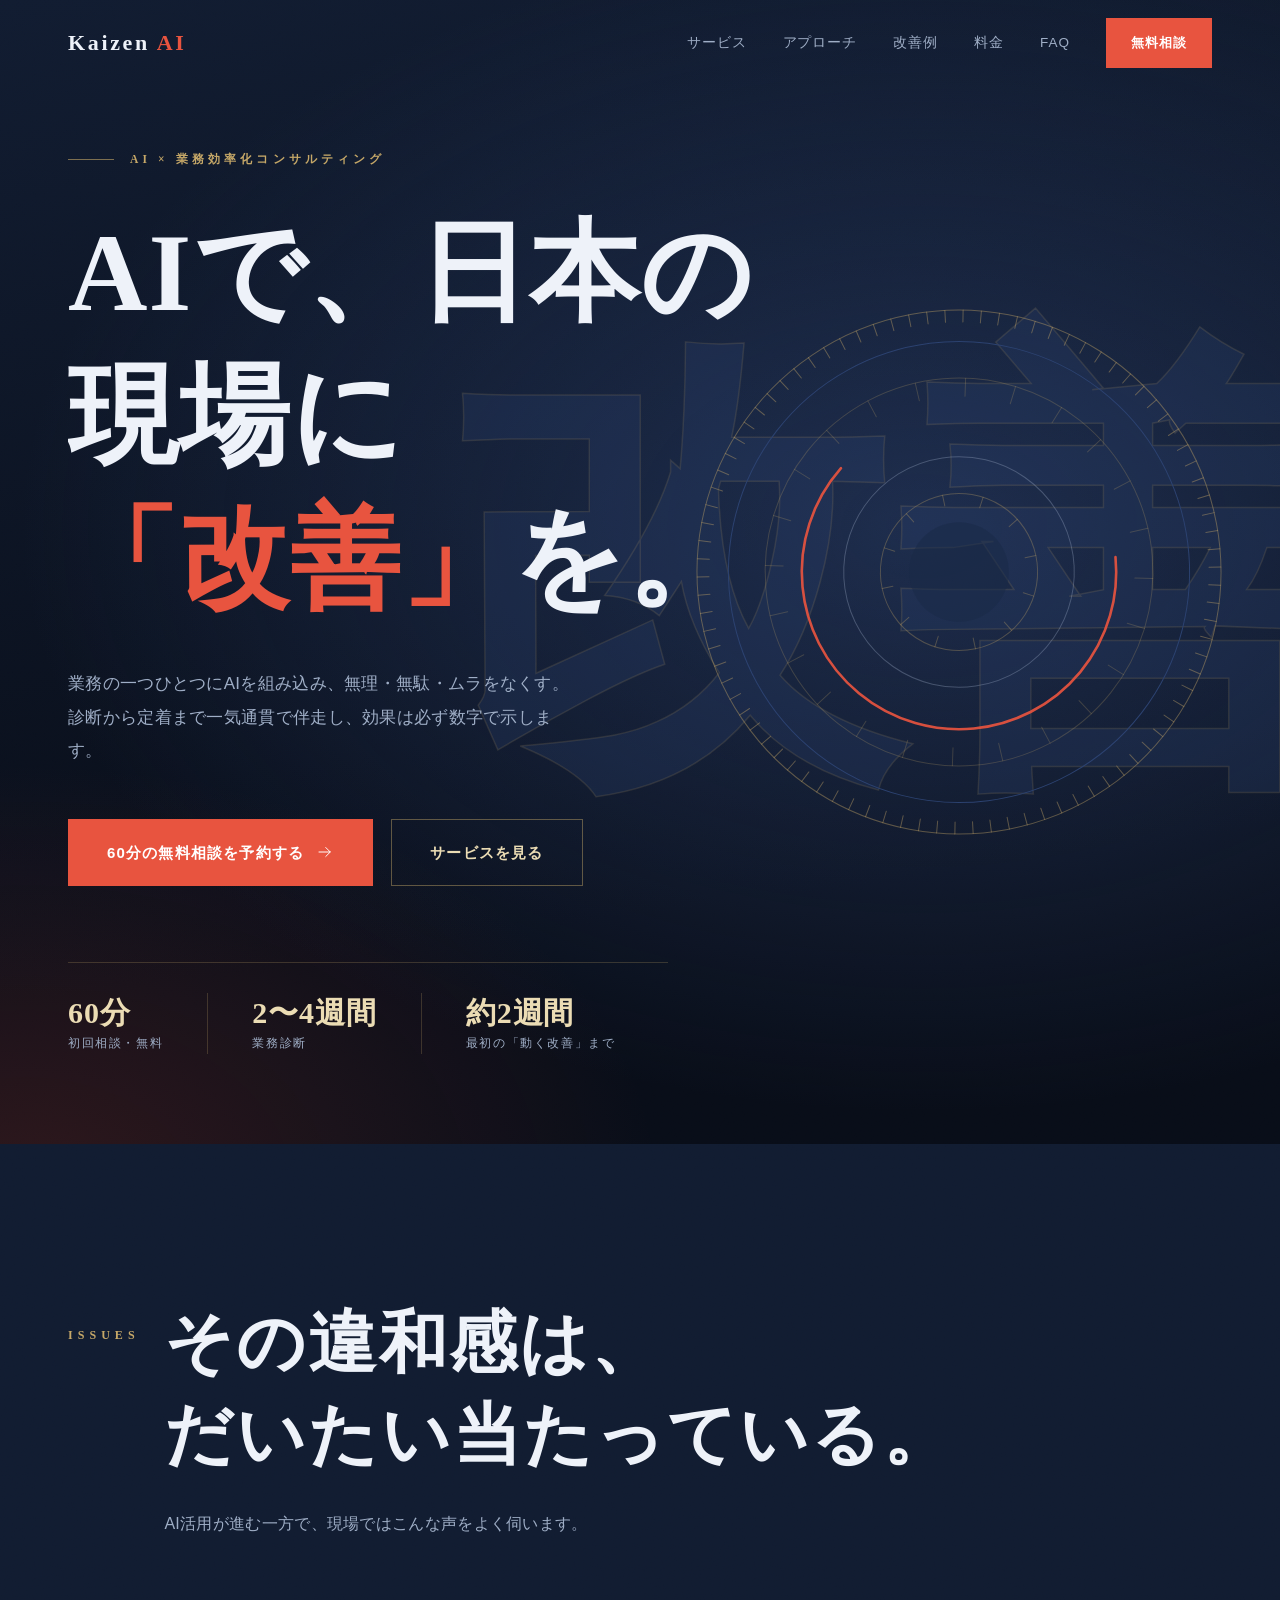
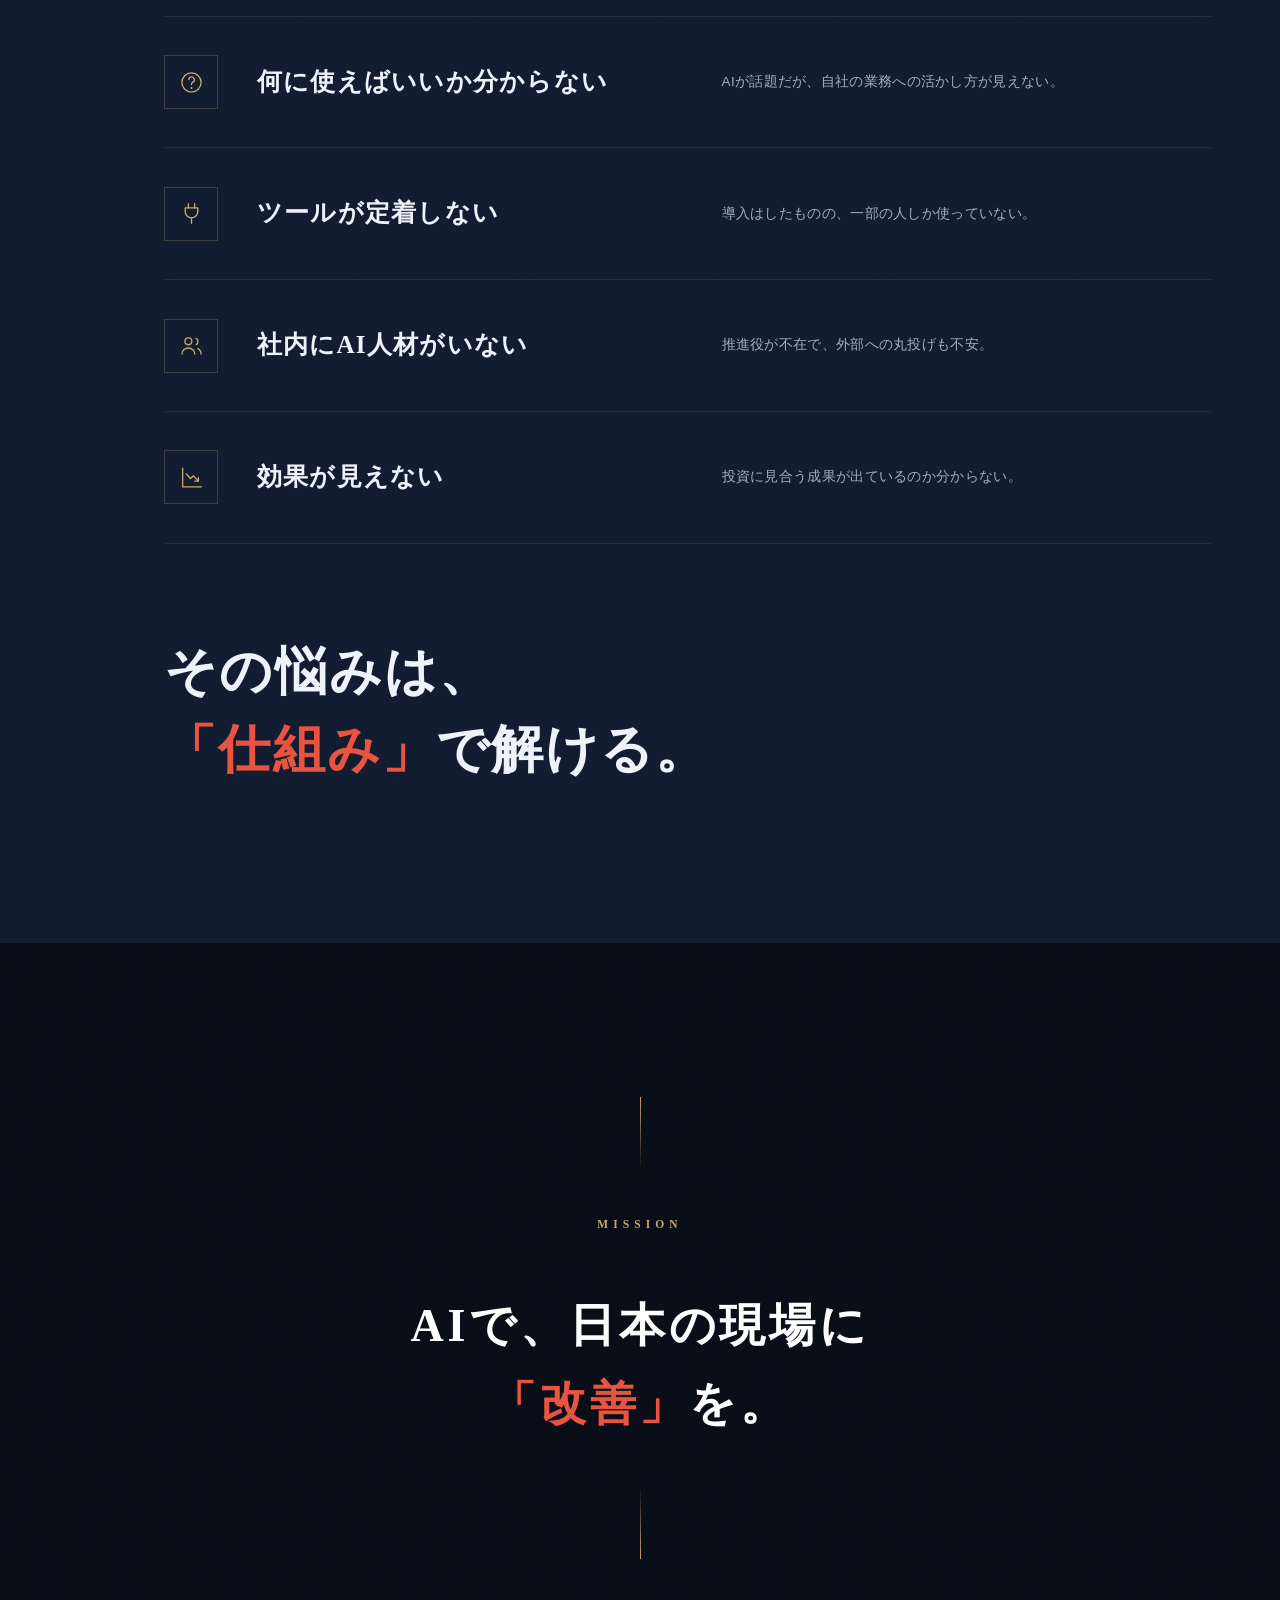
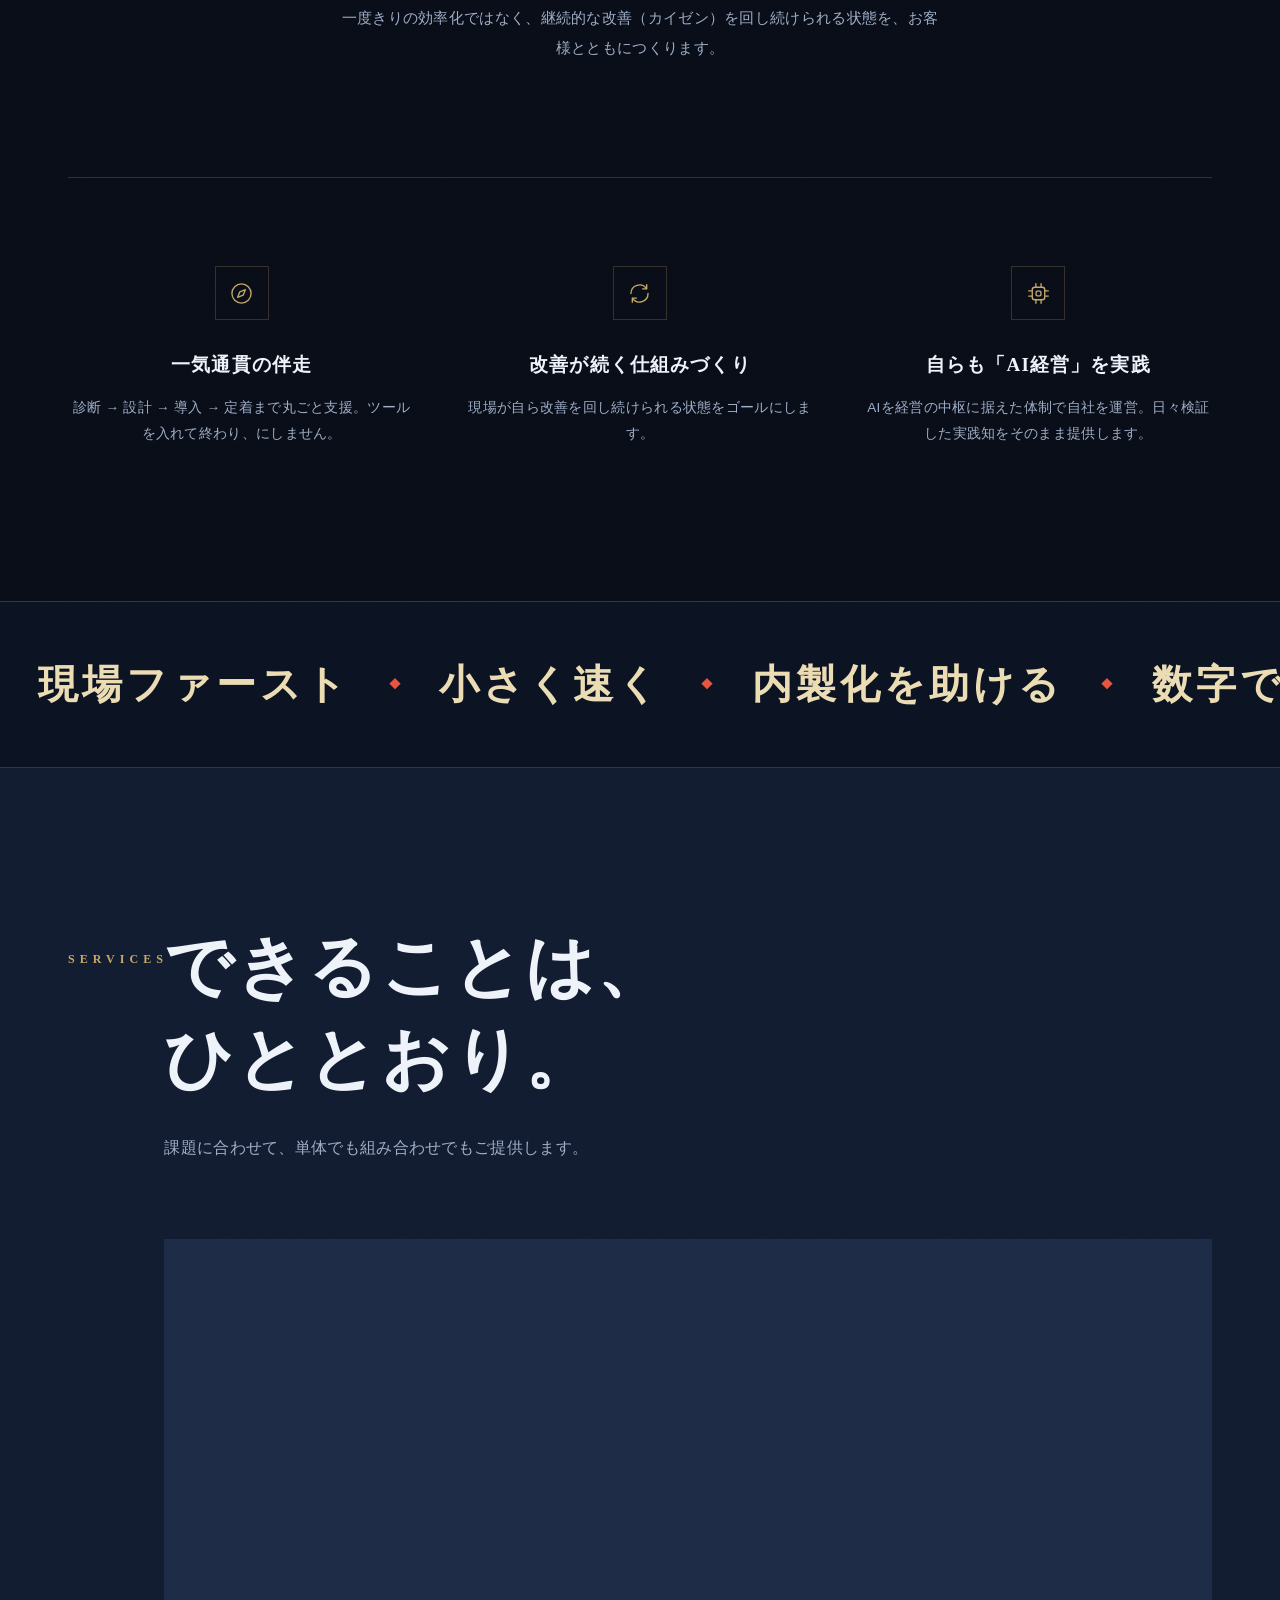
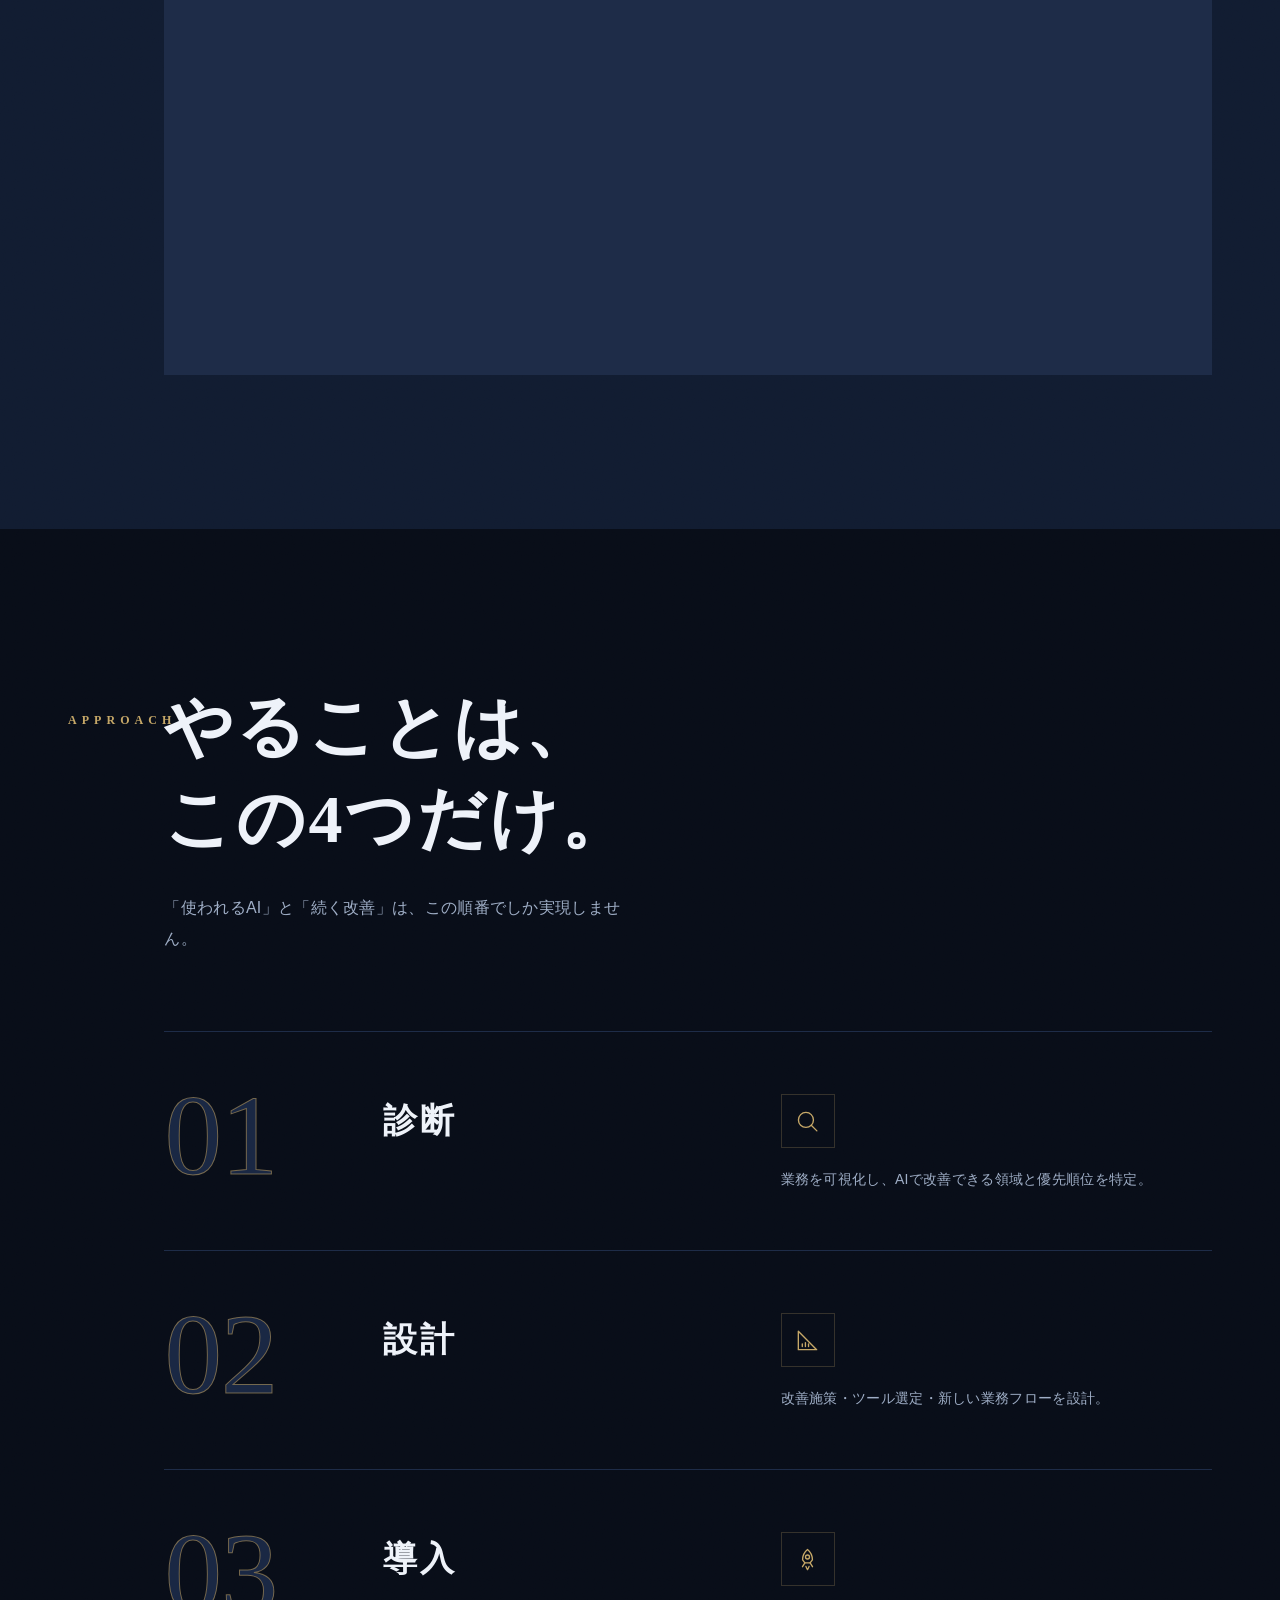
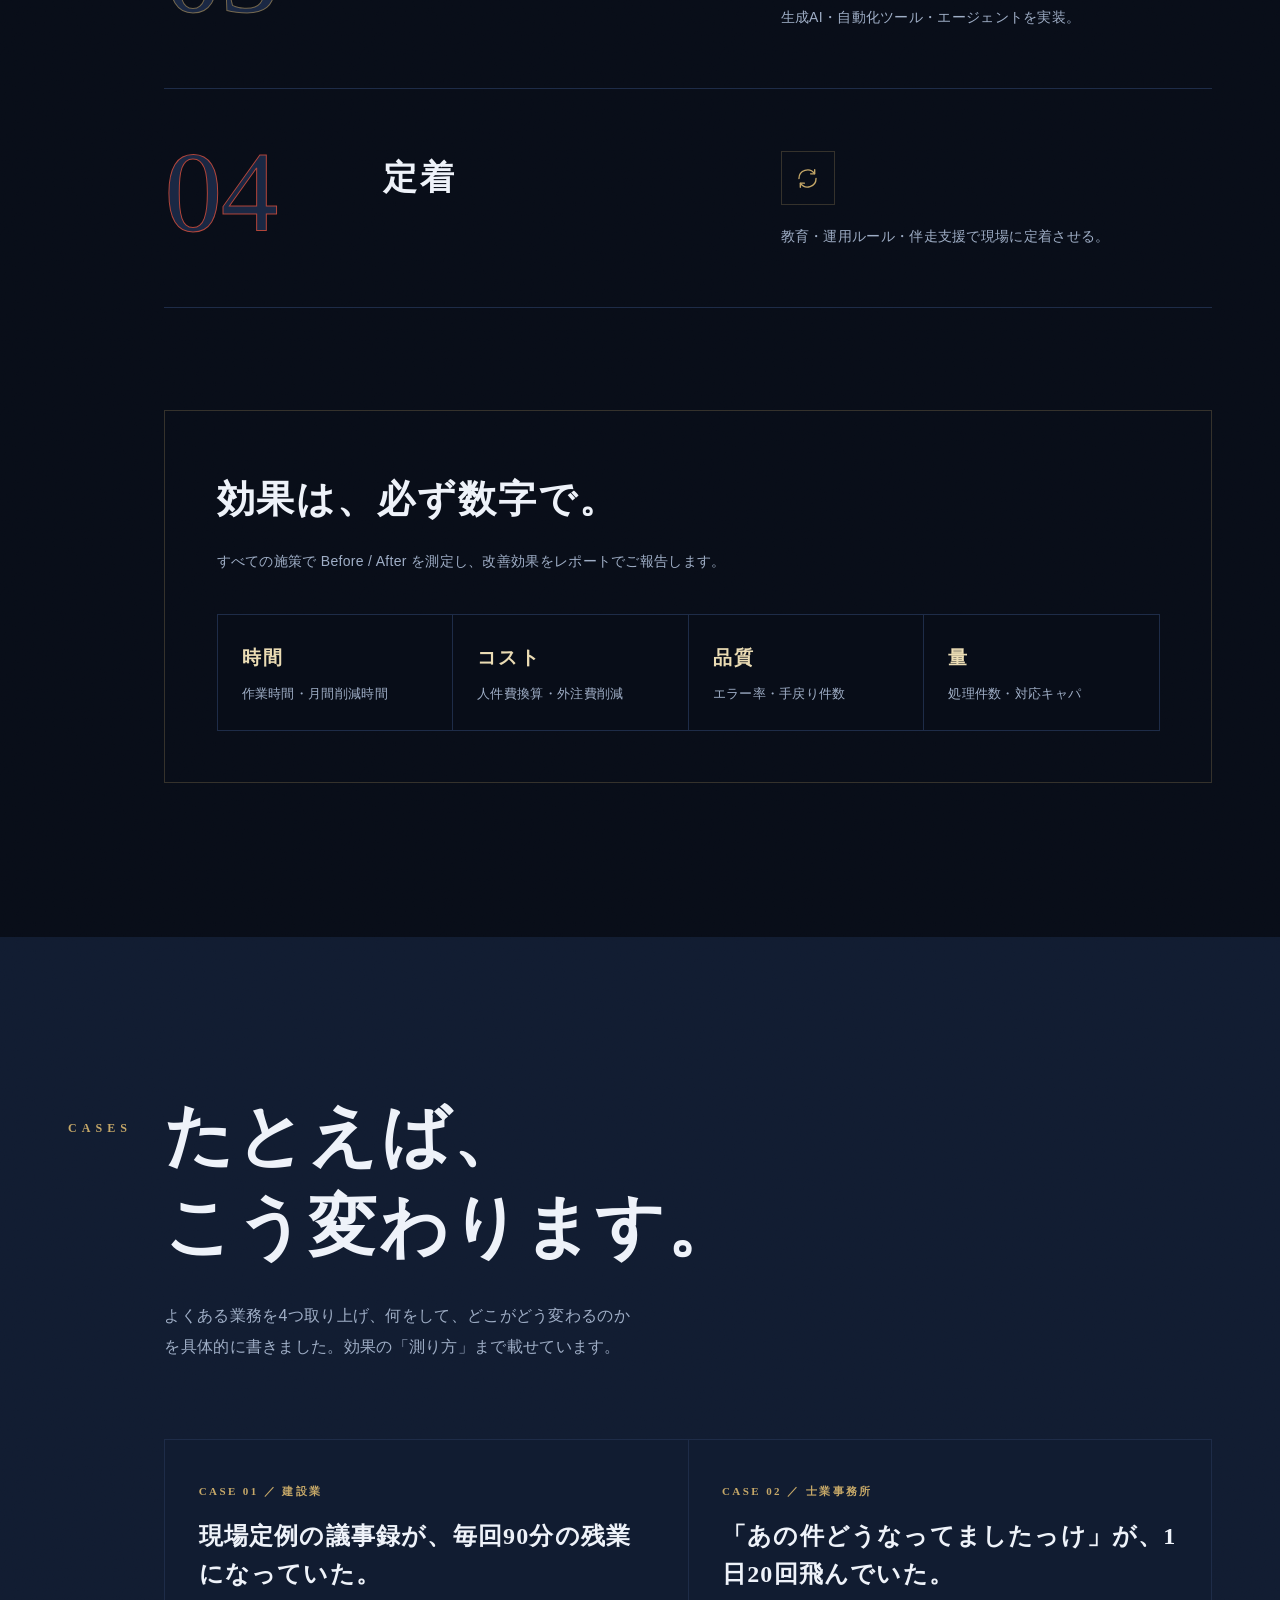
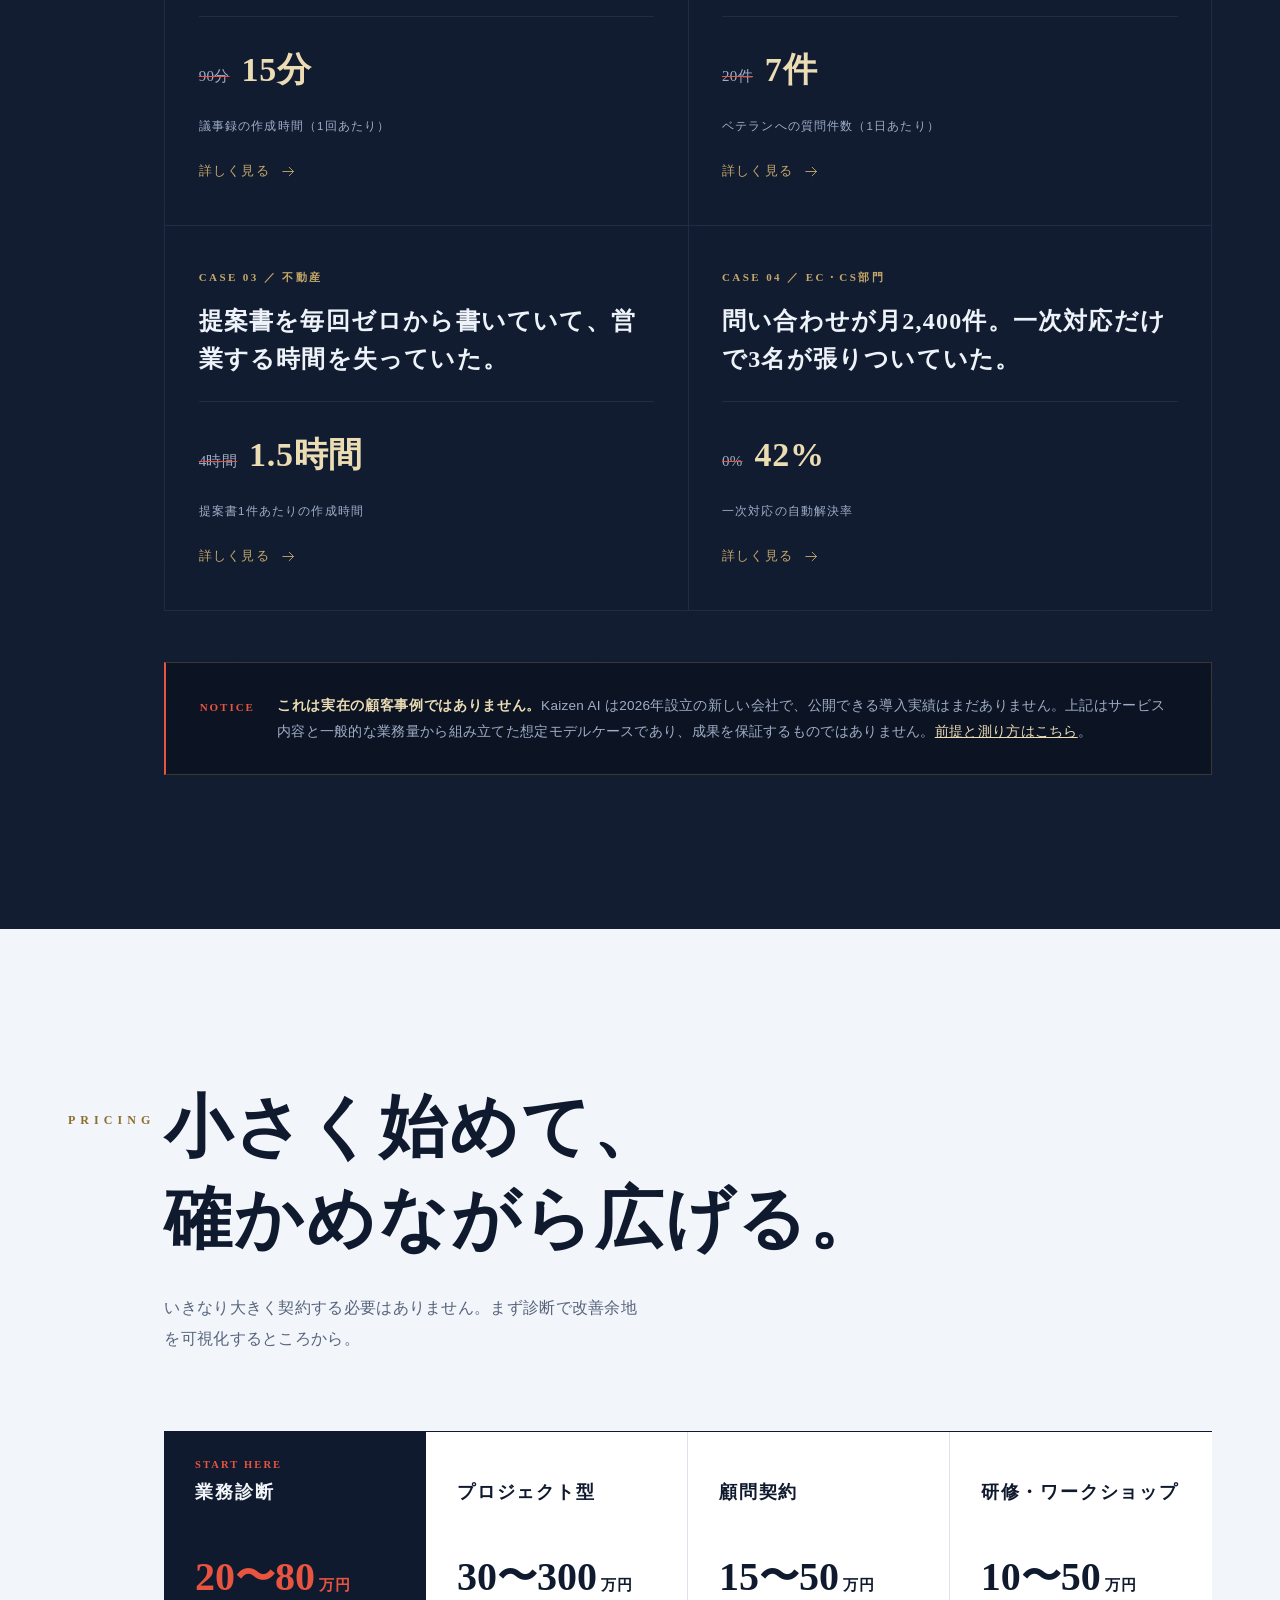
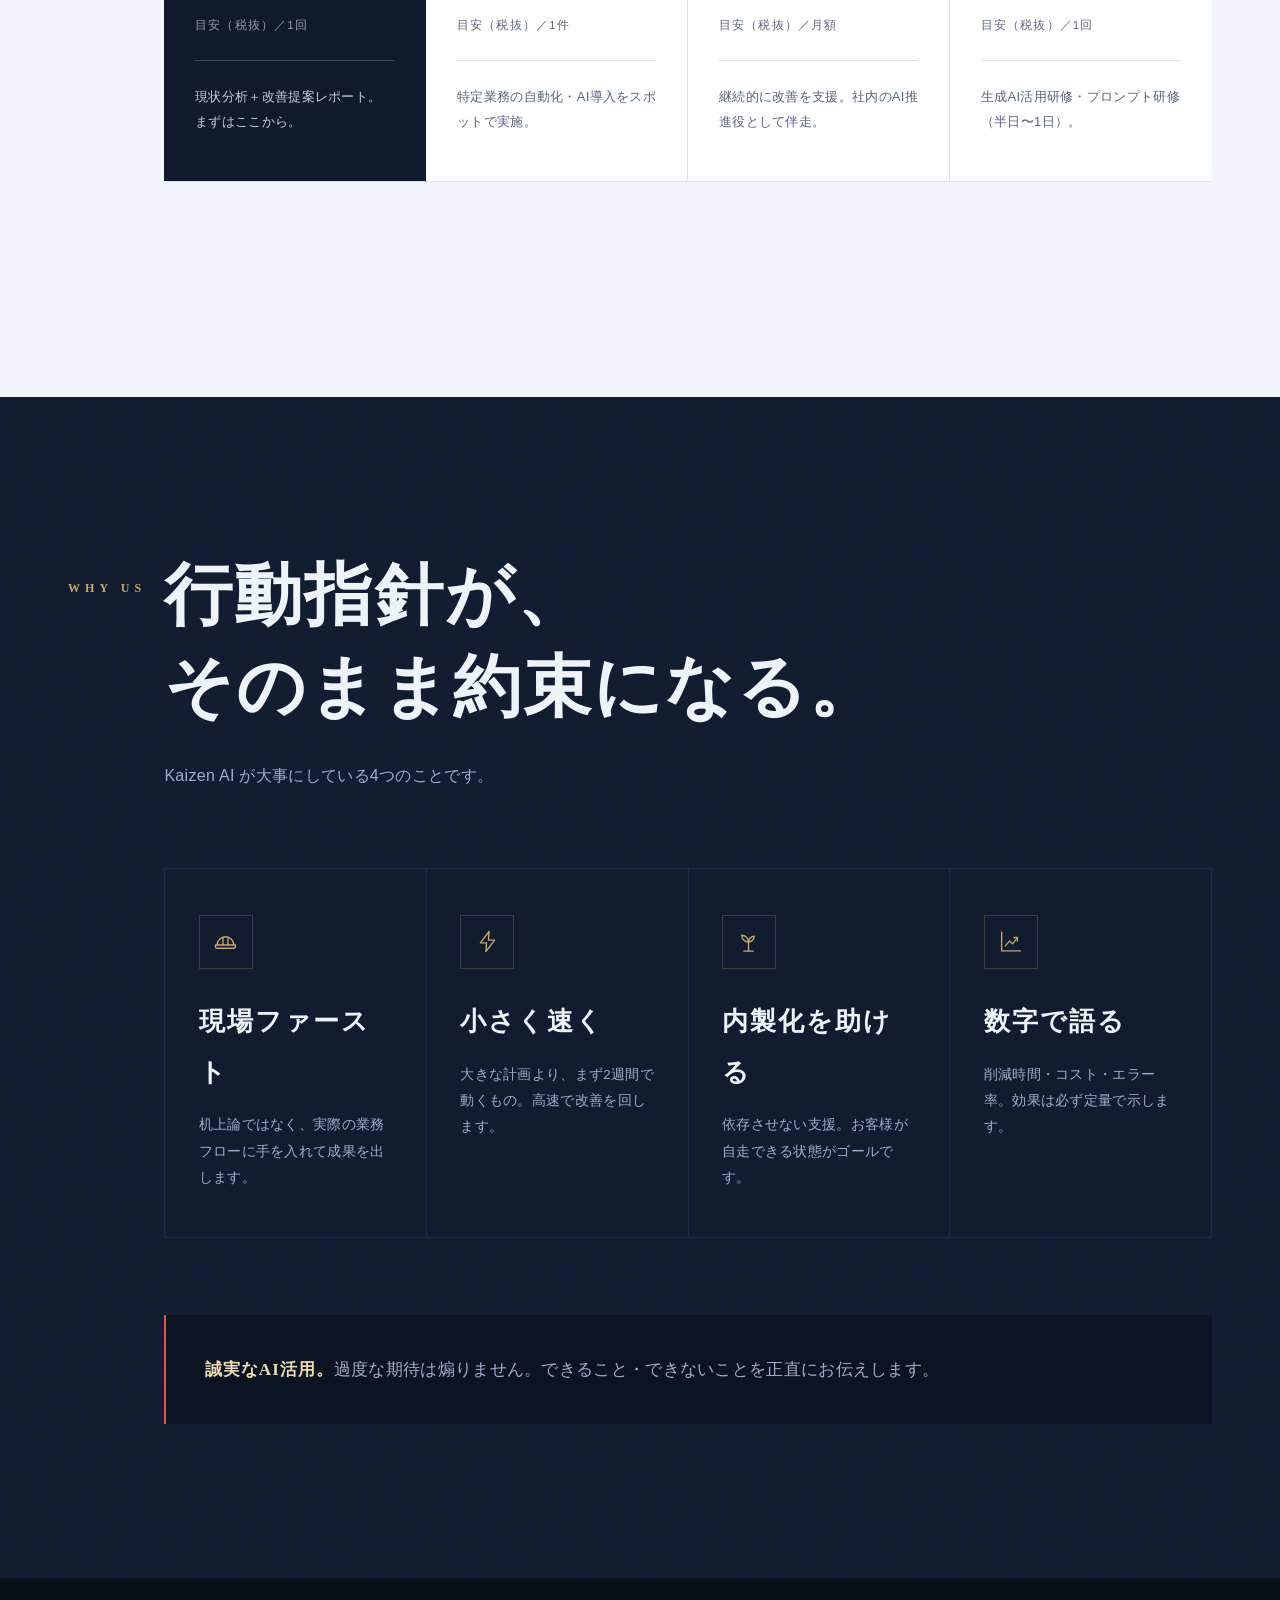
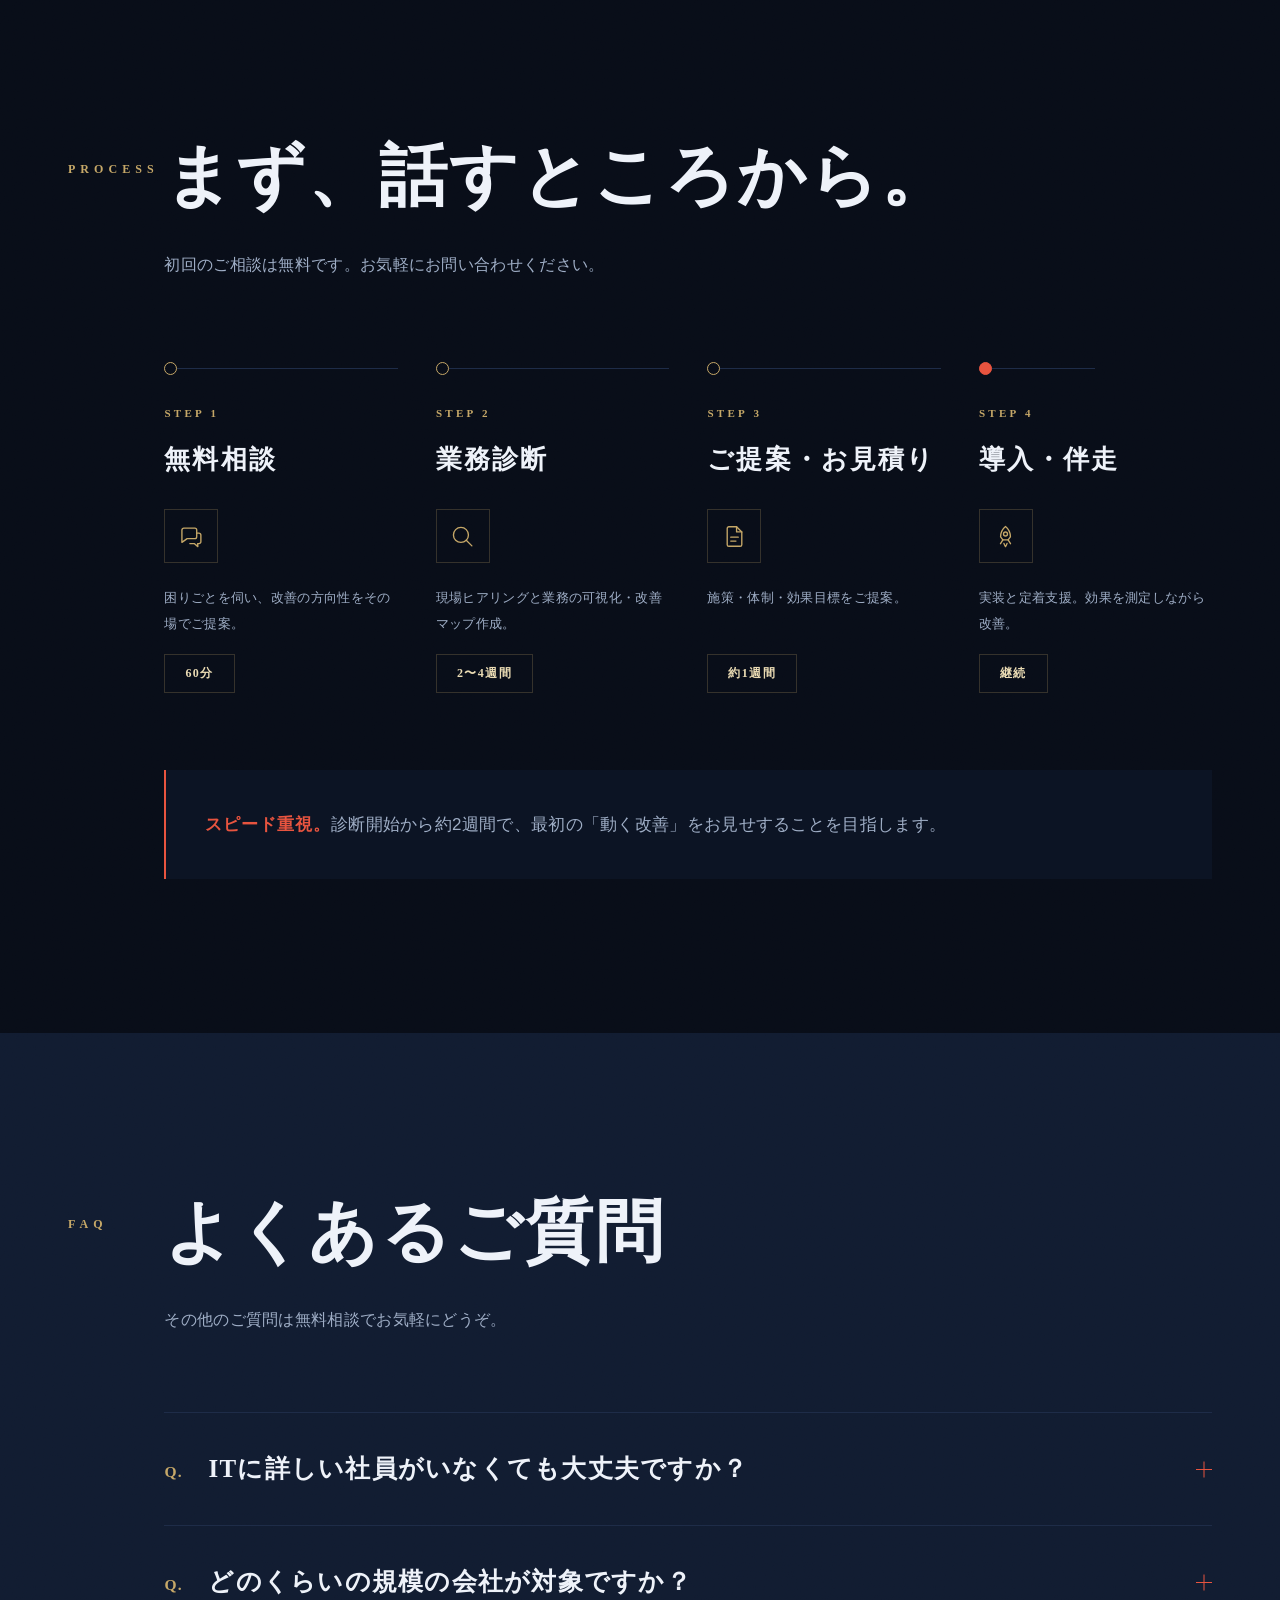
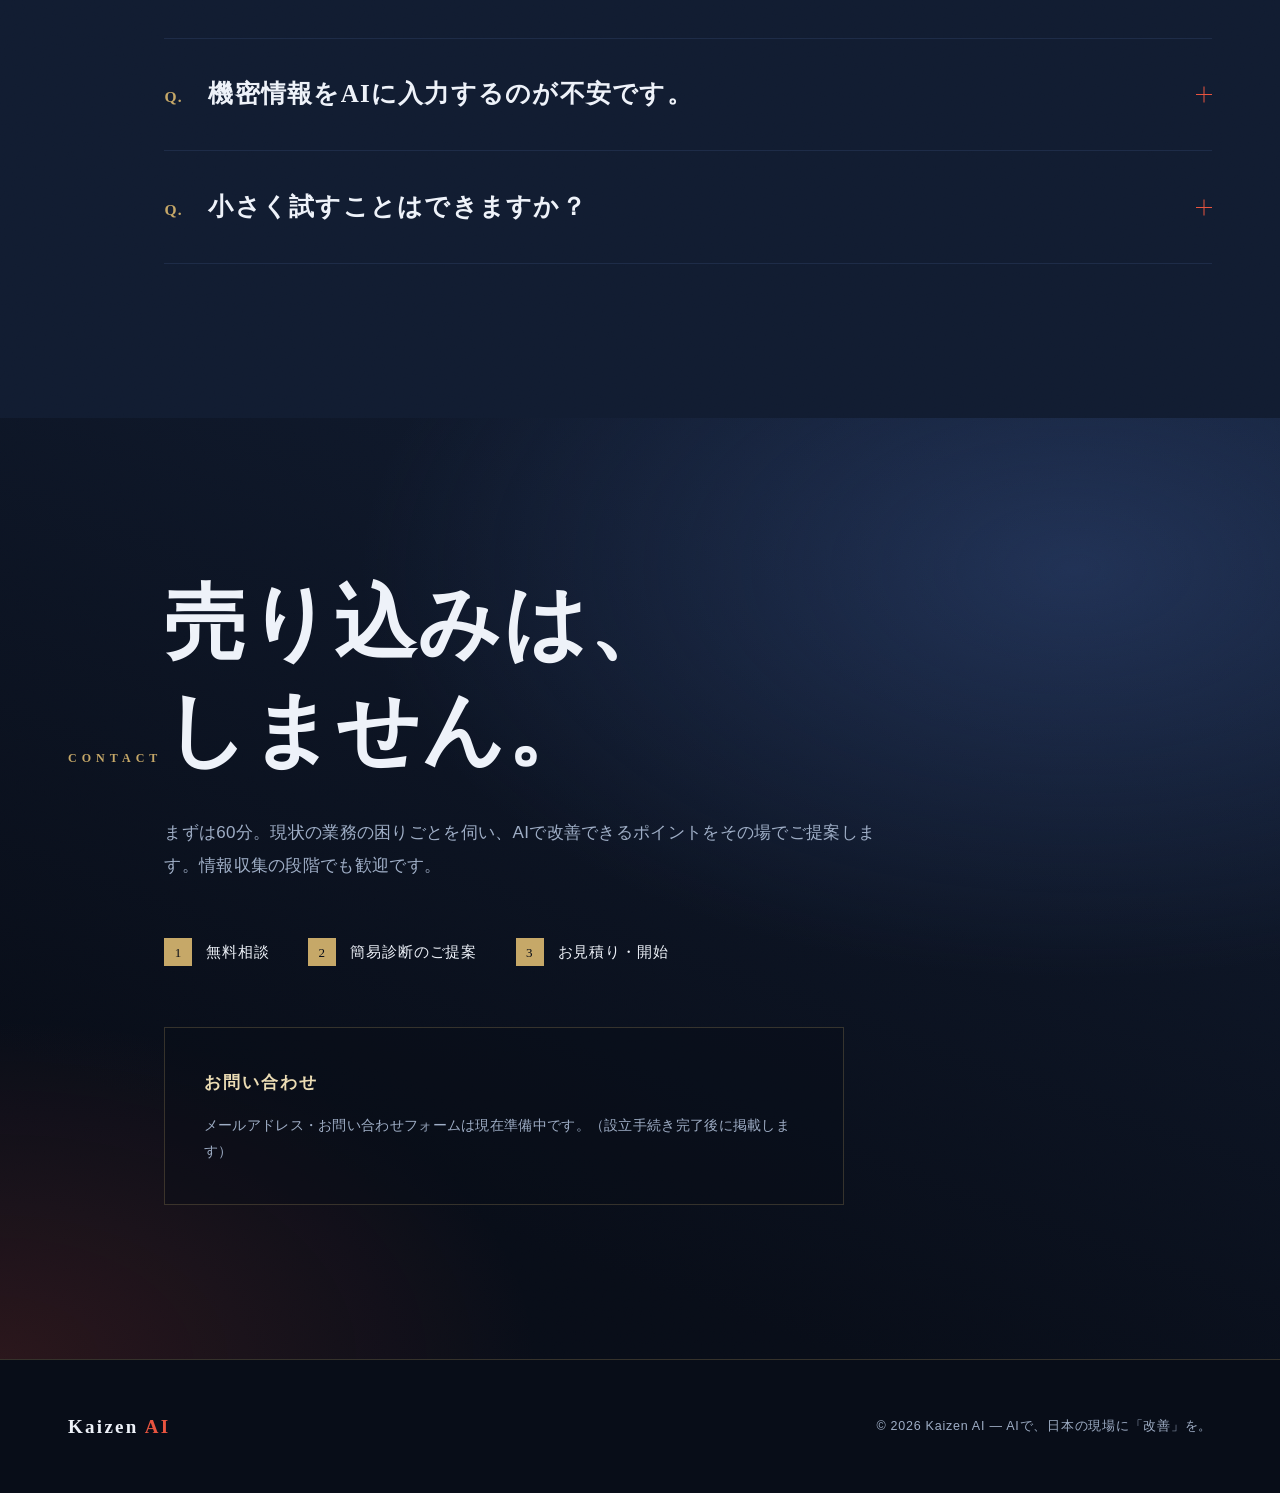
==== commit fff6dab4: "Webサイト: 改善例ページを追加し、CSSを共通化 複数ページ構成になったため、index.html のインラインCSSを assets/style.css に切り出して全ページで共有する形に変更し" ====
--- a/website/index.html
+++ b/website/index.html
@@ -12,443 +12,7 @@
 <meta property="og:title" content="Kaizen AI — AIで、日本の現場に「改善」を。">
 <meta property="og:description" content="Kaizen AI は、AIを駆使した業務効率化コンサルティング会社です。診断から定着まで一気通貫で伴走し、効果を数字で示します。まずは60分の無料相談から。">
 <meta name="twitter:card" content="summary">
-<style>
-/* ==========================================================================
-   Kaizen AI — Corporate LP
-   意匠：全編を藍の闇に沈め、料金セクションだけを白く抜く。
-   見出しは明朝、本文はゴシック、数字とラテン文字は Palatino 系セリフ。
-   ブランドの単一トーンに意図的に固定（テーマ切替なし）。
-   背景・文字色はすべて明示指定し、どの閲覧環境でも同じ見た目になるようにする。
-   ========================================================================== */
-:root {
-  /* 藍・墨 */
-  --sumi:   #080D18;
-  --sumi-2: #0C1424;
-  --ai:     #111C31;
-  --ai-2:   #1A2A47;
-  --ai-3:   #2C4270;
-  /* 朱 */
-  --shu:    #E8543F;
-  --shu-d:  #C23D29;
-  /* 真鍮 */
-  --kin:    #C6A868;
-  --kin-w:  #EBDCB4;
-  --kin-l:  #8C6F2E;
-  /* 紙（料金セクション） */
-  --washi:  #F2F5FA;
-  --paper:  #FFFFFF;
-  /* 文字 */
-  --tx:     #EEF2F9;
-  --tx-m:   #9FAEC6;
-  --tx-l:   #101A2E;
-  --tx-lm:  #57647C;
-  /* 罫 */
-  --rule:   rgba(198,168,104,.24);
-  --rule-s: #1E2C48;
-  --rule-l: #DCE2EC;
-  /* 書体 */
-  --f-display: "Yu Mincho", YuMincho, "Hiragino Mincho ProN", "Hiragino Mincho Pro", "Noto Serif JP", "MS PMincho", serif;
-  --f-body: "Hiragino Kaku Gothic ProN", "Hiragino Sans", "Yu Gothic", YuGothic, "Meiryo", sans-serif;
-  --f-lat: "Palatino Linotype", Palatino, "Book Antiqua", Georgia, serif;
-  --ease: cubic-bezier(.19,.72,.28,1);
-}
-
-*, *::before, *::after { margin: 0; padding: 0; box-sizing: border-box; }
-html { scroll-behavior: smooth; -webkit-text-size-adjust: 100%; }
-body {
-  font-family: var(--f-body);
-  background: var(--sumi);
-  color: var(--tx);
-  line-height: 1.95;
-  font-size: 15px;
-  letter-spacing: .02em;
-  overflow-x: hidden;
-}
-img, svg, canvas { display: block; max-width: 100%; }
-:focus-visible { outline: 2px solid var(--shu); outline-offset: 5px; border-radius: 2px; }
-
-/* ---------------- レイアウト ---------------- */
-.wrap { width: 100%; max-width: 1240px; margin: 0 auto; padding: 0 clamp(20px, 4vw, 48px); }
-.band { padding: clamp(88px, 12vw, 190px) 0; position: relative; }
-/* 固定ヘッダーがアンカー先の見出しを隠さないように */
-[id] { scroll-margin-top: 110px; }
-.bg-sumi  { background: var(--sumi); }
-.bg-ai    { background: var(--ai); }
-.bg-paper { background: var(--washi); color: var(--tx-l); }
-
-/* 和紙のような微細なグレイン */
-.grain::before {
-  content: ""; position: absolute; inset: 0; pointer-events: none; z-index: 0;
-  opacity: .055; mix-blend-mode: overlay;
-  background-image: url("data:image/svg+xml,%3Csvg xmlns='http://www.w3.org/2000/svg' width='180' height='180'%3E%3Cfilter id='n'%3E%3CfeTurbulence type='fractalNoise' baseFrequency='.9' numOctaves='3' stitchTiles='stitch'/%3E%3C/filter%3E%3Crect width='180' height='180' filter='url(%23n)'/%3E%3C/svg%3E");
-}
-.band > .wrap { position: relative; z-index: 1; }
-
-/* 左端の縦書きラベル（ページの背骨） */
-.sec { display: grid; grid-template-columns: 58px minmax(0, 1fr); gap: 0 clamp(24px, 3vw, 52px); }
-.rail { position: relative; }
-.vlabel {
-  position: sticky; top: 150px;
-  writing-mode: vertical-rl; text-orientation: mixed;
-  font-family: var(--f-lat); font-size: 12px; font-weight: 700;
-  letter-spacing: .42em; text-transform: uppercase; color: var(--kin);
-  display: flex; align-items: center; gap: 20px; white-space: nowrap;
-}
-.vlabel::after { content: ""; width: 1px; height: 76px; background: currentColor; opacity: .45; }
-.bg-paper .vlabel { color: var(--kin-l); }
-@media (max-width: 1100px) {
-  .sec { display: block; }
-  .vlabel {
-    position: static; writing-mode: horizontal-tb; flex-direction: row;
-    margin-bottom: 26px; letter-spacing: .34em;
-  }
-  .vlabel::after { width: 60px; height: 1px; }
-}
-
-/* ---------------- 見出し ---------------- */
-.h2 {
-  font-family: var(--f-display); font-weight: 600;
-  font-size: clamp(32px, 5.6vw, 68px); line-height: 1.35; letter-spacing: .03em;
-  text-wrap: balance; margin-bottom: 26px;
-}
-.h2 em { font-style: normal; color: var(--shu); }
-.lead { color: var(--tx-m); font-size: clamp(14px, 1.4vw, 16px); max-width: 54ch; margin-bottom: clamp(52px, 6vw, 84px); }
-.bg-paper .lead { color: var(--tx-lm); }
-
-/* ---------------- ボタン ---------------- */
-.btn {
-  display: inline-flex; align-items: center; gap: 12px;
-  padding: 18px 38px; border: 1px solid transparent; border-radius: 0;
-  background: var(--shu); color: #fff; text-decoration: none;
-  font-weight: 700; font-size: 15px; letter-spacing: .08em;
-  position: relative; overflow: hidden;
-  transition: transform .4s var(--ease), box-shadow .4s var(--ease);
-}
-.btn::before {
-  content: ""; position: absolute; inset: 0; background: var(--shu-d);
-  transform: scaleX(0); transform-origin: left; transition: transform .45s var(--ease);
-}
-.btn > * { position: relative; z-index: 1; }
-.btn:hover { transform: translateY(-3px); box-shadow: 0 18px 40px -18px rgba(232,84,63,.8); }
-.btn:hover::before { transform: scaleX(1); }
-.btn > span { white-space: nowrap; }
-/* .ic の width:100% を拾わせない。拾うと本文が押し潰される */
-.btn .arw { width: 18px; height: 18px; flex: none; transition: transform .4s var(--ease); }
-.btn:hover .arw { transform: translateX(6px); }
-.btn-line { background: transparent; color: var(--kin-w); border-color: rgba(198,168,104,.45); }
-.btn-line::before { background: rgba(198,168,104,.12); }
-.btn-line:hover { color: #fff; border-color: var(--kin); box-shadow: none; }
-.btn-sm { padding: 11px 24px; font-size: 13px; }
-
-/* ---------------- ヘッダー ---------------- */
-.site-header {
-  position: fixed; inset: 0 0 auto 0; z-index: 100;
-  border-bottom: 1px solid transparent;
-  transition: background .5s var(--ease), border-color .5s var(--ease);
-}
-.site-header.solid { background: rgba(8,13,24,.9); backdrop-filter: blur(16px) saturate(150%); border-bottom-color: var(--rule); }
-.nav { display: flex; align-items: center; justify-content: space-between; height: 86px; }
-.logo { font-family: var(--f-lat); font-size: 22px; font-weight: 700; letter-spacing: .12em; color: var(--tx); text-decoration: none; white-space: nowrap; }
-.logo em { font-style: normal; color: var(--shu); }
-.nav-links { display: flex; align-items: center; gap: 36px; }
-.nav-links a:not(.btn) { position: relative; color: var(--tx-m); text-decoration: none; font-size: 13.5px; letter-spacing: .07em; padding: 6px 0; transition: color .3s; }
-.nav-links a:not(.btn)::after { content: ""; position: absolute; left: 0; right: 100%; bottom: 0; height: 1px; background: var(--kin); transition: right .4s var(--ease); }
-.nav-links a:not(.btn):hover { color: var(--tx); }
-.nav-links a:not(.btn):hover::after { right: 0; }
-@media (max-width: 940px) { .nav-links a:not(.btn) { display: none; } .nav { height: 68px; } }
-
-/* ---------------- ヒーロー ---------------- */
-.hero {
-  position: relative; min-height: 100vh; display: flex; align-items: center;
-  padding: 140px 0 90px; overflow: hidden;
-  background:
-    radial-gradient(110% 80% at 72% 46%, rgba(44,66,112,.55) 0%, rgba(8,13,24,0) 64%),
-    radial-gradient(80% 60% at 2% 104%, rgba(194,61,41,.20) 0%, rgba(8,13,24,0) 62%),
-    linear-gradient(172deg, #111C31 0%, #080D18 76%);
-}
-/* 断ち落とした巨大な「改善」 */
-.hero-kanji {
-  position: absolute; right: -5vw; top: 50%; transform: translateY(-50%);
-  writing-mode: vertical-rl; text-orientation: upright;
-  font-family: var(--f-display); font-weight: 600;
-  font-size: min(46vw, 460px); line-height: .92; letter-spacing: -.02em;
-  color: rgba(44,66,112,.26);
-  -webkit-text-stroke: 1.5px rgba(198,168,104,.15);
-  pointer-events: none; user-select: none; z-index: 0;
-}
-.enso { position: absolute; right: 4vw; top: 50%; transform: translateY(-50%); width: min(50vw, 540px); aspect-ratio: 1; pointer-events: none; z-index: 1; }
-@media (max-width: 1000px) { .hero-kanji { opacity: .55; right: -14vw; } .enso { opacity: .4; right: -10vw; } }
-.hero-inner { position: relative; z-index: 2; max-width: min(64vw, 820px); }
-@media (max-width: 900px) { .hero-inner { max-width: 100%; } }
-.hero-eyebrow {
-  display: inline-flex; align-items: center; gap: 16px;
-  font-family: var(--f-lat); font-size: 11.5px; font-weight: 700;
-  letter-spacing: .36em; text-transform: uppercase; color: var(--kin); margin-bottom: 34px;
-}
-.hero-eyebrow::before { content: ""; width: 46px; height: 1px; background: currentColor; opacity: .6; }
-.hero h1 {
-  font-family: var(--f-display); font-weight: 600;
-  font-size: clamp(42px, 8.6vw, 116px); line-height: 1.24; letter-spacing: .01em;
-  margin-bottom: 40px;
-}
-.hero h1 em { font-style: normal; color: var(--shu); }
-/* 幕上げのため行ごとに overflow:hidden。上下に余白を足して字形の切れを防ぐ */
-.hero h1 .ln { display: block; overflow: hidden; padding: .06em 0; margin: -.06em 0; }
-.hero h1 .ln > span { display: block; }
-.hero-sub { color: var(--tx-m); font-size: clamp(14.5px, 1.5vw, 17px); max-width: 30em; margin-bottom: 52px; }
-.hero-cta { display: flex; gap: 18px; flex-wrap: wrap; margin-bottom: 76px; }
-.hero-facts { display: flex; flex-wrap: wrap; border-top: 1px solid var(--rule); padding-top: 30px; max-width: 40em; }
-.hero-facts .f { padding-right: 44px; margin-right: 44px; border-right: 1px solid var(--rule); }
-.hero-facts .f:last-child { border-right: 0; margin-right: 0; padding-right: 0; }
-.hero-facts .v { font-family: var(--f-display); font-weight: 600; font-size: clamp(22px, 2.6vw, 30px); color: var(--kin-w); letter-spacing: .03em; line-height: 1.3; }
-.hero-facts .k { font-size: 11.5px; letter-spacing: .14em; color: var(--tx-m); }
-@media (max-width: 640px) {
-  .hero-facts { display: grid; grid-template-columns: 1fr 1fr; gap: 24px 20px; }
-  .hero-facts .f { padding-right: 0; margin-right: 0; border-right: 0; }
-}
-
-/* 幕が上がるような入場 */
-.curtain > span { transform: translateY(105%); animation: curtain 1.15s var(--ease) forwards; }
-@keyframes curtain { to { transform: none; } }
-.rise { opacity: 0; transform: translateY(28px); animation: rise 1s var(--ease) forwards; }
-@keyframes rise { to { opacity: 1; transform: none; } }
-.d1 { animation-delay: .12s } .d2 { animation-delay: .26s } .d3 { animation-delay: .40s }
-.d4 { animation-delay: .58s } .d5 { animation-delay: .72s } .d6 { animation-delay: .86s }
-
-/* ---------------- スクロール演出 ---------------- */
-[data-rv], [data-rv-group] > * {
-  opacity: 0; transform: translateY(30px);
-  transition: opacity .95s var(--ease), transform .95s var(--ease);
-}
-[data-rv].in, [data-rv-group].in > * { opacity: 1; transform: none; }
-[data-rv-group].in > *:nth-child(2) { transition-delay: .08s }
-[data-rv-group].in > *:nth-child(3) { transition-delay: .16s }
-[data-rv-group].in > *:nth-child(4) { transition-delay: .24s }
-[data-rv-group].in > *:nth-child(5) { transition-delay: .32s }
-[data-rv-group].in > *:nth-child(6) { transition-delay: .40s }
-[data-rv-group].in > *:nth-child(7) { transition-delay: .48s }
-[data-rv-group].in > *:nth-child(8) { transition-delay: .56s }
-
-@media (prefers-reduced-motion: reduce) {
-  html { scroll-behavior: auto; }
-  .rise, .curtain > span { opacity: 1; transform: none; animation: none; }
-  [data-rv], [data-rv-group] > * { opacity: 1; transform: none; transition: none; }
-  .marquee-track { animation: none !important; }
-  * { animation-duration: .01ms !important; transition-duration: .01ms !important; }
-}
-
-/* ---------------- アイコン ---------------- */
-.ic { width: 100%; height: 100%; fill: none; stroke: currentColor; stroke-width: 1.3; stroke-linecap: round; stroke-linejoin: round; }
-.ic-box {
-  display: grid; place-items: center; flex: none;
-  width: 54px; height: 54px; border: 1px solid var(--rule); color: var(--kin);
-  transition: color .4s var(--ease), border-color .4s var(--ease), background .4s var(--ease);
-}
-.ic-box > svg { width: 25px; height: 25px; }
-.bg-paper .ic-box { border-color: var(--rule-l); color: var(--kin-l); background: var(--paper); }
-
-/* ---------------- 課題 ---------------- */
-.pain-list { border-top: 1px solid var(--rule-s); }
-.pain-row {
-  display: grid; grid-template-columns: 54px minmax(0,1fr) minmax(0,1.15fr);
-  gap: clamp(20px, 3vw, 44px); align-items: center;
-  padding: clamp(26px, 3vw, 40px) 0; border-bottom: 1px solid var(--rule-s);
-  transition: background .45s var(--ease), padding-left .45s var(--ease);
-}
-.pain-row:hover { background: rgba(198,168,104,.04); padding-left: 14px; }
-.pain-row:hover .ic-box { color: var(--shu); border-color: rgba(232,84,63,.45); }
-.pain-row h3 { font-family: var(--f-display); font-weight: 600; font-size: clamp(18px, 2.2vw, 25px); letter-spacing: .05em; line-height: 1.55; }
-.pain-row p { color: var(--tx-m); font-size: 13.5px; }
-@media (max-width: 780px) {
-  .pain-row { grid-template-columns: 44px minmax(0,1fr); }
-  .pain-row p { grid-column: 2; }
-  .ic-box { width: 44px; height: 44px; }
-  .ic-box > svg { width: 21px; height: 21px; }
-}
-.pain-close {
-  margin-top: clamp(56px, 7vw, 96px);
-  font-family: var(--f-display); font-weight: 600;
-  font-size: clamp(24px, 4.4vw, 52px); letter-spacing: .04em; line-height: 1.5;
-}
-.pain-close em { font-style: normal; color: var(--shu); }
-
-/* ---------------- ミッション ---------------- */
-.mission-band { text-align: center; position: relative; }
-.mission-rule { width: 1px; height: 72px; background: linear-gradient(var(--kin), transparent); margin: 0 auto 44px; }
-.mission-rule.bottom { background: linear-gradient(transparent, var(--kin)); margin: 44px auto 0; }
-.mission-label { font-family: var(--f-lat); font-size: 11.5px; font-weight: 700; letter-spacing: .44em; text-transform: uppercase; color: var(--kin); margin-bottom: 52px; }
-.mission-vert {
-  display: inline-block;                /* block だと段が重なる */
-  writing-mode: vertical-rl; text-orientation: mixed;
-  font-family: var(--f-display); font-weight: 600;
-  font-size: clamp(28px, 3.8vw, 46px); line-height: 2.15; letter-spacing: .16em;
-  height: clamp(360px, 52vh, 520px); color: #fff; text-align: start;
-}
-.mission-vert em { font-style: normal; color: var(--shu); }
-.mission-sub { color: var(--tx-m); font-size: 15px; max-width: 40em; margin: 44px auto 0; }
-@media (max-width: 860px) {
-  .mission-vert { display: block; writing-mode: horizontal-tb; height: auto; letter-spacing: .06em; line-height: 1.8; text-align: center; }
-  .mission-vert br { display: none; }
-}
-/* 縦組みの字送りを持たない書体しか無い環境では横書きに退避（JSが検出して付与） */
-.no-vert .mission-vert { display: block; writing-mode: horizontal-tb; height: auto; letter-spacing: .08em; line-height: 1.7; text-align: center; }
-.no-vert .hero-kanji { writing-mode: horizontal-tb; }
-.no-vert .vlabel { writing-mode: horizontal-tb; }
-
-.feature-row { display: grid; grid-template-columns: repeat(auto-fit, minmax(250px, 1fr)); gap: clamp(32px, 4vw, 56px); margin-top: clamp(72px, 9vw, 120px); padding-top: clamp(60px, 7vw, 88px); border-top: 1px solid var(--rule); }
-.feature .ic-box { margin: 0 auto; }
-.feature h3 { font-family: var(--f-display); font-weight: 600; font-size: 19px; letter-spacing: .06em; margin: 26px 0 12px; }
-.feature p { color: var(--tx-m); font-size: 13.5px; }
-
-/* ---------------- 行動指針の帯 ---------------- */
-.marquee { border-top: 1px solid var(--rule); border-bottom: 1px solid var(--rule); background: var(--sumi-2); padding: clamp(26px, 3.4vw, 44px) 0; overflow: hidden; }
-.marquee-track { display: flex; width: max-content; animation: marquee 42s linear infinite; }
-.marquee:hover .marquee-track { animation-play-state: paused; }
-@keyframes marquee { to { transform: translateX(-50%); } }
-.marquee-set { display: flex; align-items: center; flex: none; }
-.marquee-set span {
-  font-family: var(--f-display); font-weight: 600;
-  font-size: clamp(22px, 3.2vw, 40px); letter-spacing: .1em; color: var(--kin-w);
-  padding: 0 clamp(26px, 3vw, 46px); white-space: nowrap;
-}
-.marquee-set i { font-style: normal; color: var(--shu); font-size: 12px; flex: none; }
-
-/* ---------------- サービス（障子の格子） ---------------- */
-.svc-grid { display: grid; grid-template-columns: repeat(auto-fit, minmax(262px, 1fr)); gap: 1px; background: var(--rule-s); border: 1px solid var(--rule-s); }
-.svc-card { background: var(--ai); padding: clamp(30px, 3.4vw, 46px) clamp(24px, 2.6vw, 34px); position: relative; overflow: hidden; transition: background .5s var(--ease); }
-.svc-card::before { content: ""; position: absolute; inset: 0; background: var(--shu); transform: translateY(101%); transition: transform .5s var(--ease); z-index: 0; }
-.svc-card > * { position: relative; z-index: 1; }
-.svc-card:hover::before { transform: none; }
-.svc-card:hover .ic-box { color: #fff; border-color: rgba(255,255,255,.5); }
-.svc-card:hover p { color: rgba(255,255,255,.9); }
-.svc-card h3 { font-family: var(--f-display); font-weight: 600; font-size: 18px; letter-spacing: .05em; margin: 30px 0 12px; line-height: 1.6; }
-.svc-card p { color: var(--tx-m); font-size: 13px; line-height: 1.85; transition: color .5s var(--ease); }
-.svc-card.is-open { background: var(--ai-2); }
-
-/* ---------------- アプローチ ---------------- */
-.steps { border-top: 1px solid var(--rule-s); }
-.step {
-  display: grid; grid-template-columns: minmax(120px, 0.5fr) minmax(0, 1fr) minmax(0, 1.2fr);
-  gap: clamp(20px, 3vw, 48px); align-items: start;
-  padding: clamp(34px, 4.4vw, 62px) 0; border-bottom: 1px solid var(--rule-s);
-  transition: background .5s var(--ease);
-}
-.step:hover { background: rgba(198,168,104,.035); }
-.step .n {
-  font-family: var(--f-lat); font-weight: 400; line-height: .82;
-  font-size: clamp(56px, 9vw, 128px); letter-spacing: -.01em; font-variant-numeric: tabular-nums;
-  color: rgba(44,66,112,.5); -webkit-text-stroke: 1px rgba(198,168,104,.55);
-  transition: color .5s var(--ease);
-}
-.step:hover .n { color: rgba(198,168,104,.18); }
-.step.last .n { -webkit-text-stroke-color: rgba(232,84,63,.75); }
-.step h3 { font-family: var(--f-display); font-weight: 600; font-size: clamp(22px, 3vw, 34px); letter-spacing: .1em; }
-.step .body { padding-top: 6px; }
-.step p { color: var(--tx-m); font-size: 14px; }
-.step .ic-box { margin-bottom: 18px; }
-@media (max-width: 860px) {
-  .step { grid-template-columns: minmax(70px, auto) minmax(0, 1fr); }
-  .step .body { grid-column: 2; }
-}
-
-.kpi-panel { margin-top: clamp(64px, 8vw, 104px); padding: clamp(32px, 4vw, 60px); border: 1px solid var(--rule); }
-.kpi-panel h3 { font-family: var(--f-display); font-weight: 600; font-size: clamp(24px, 3.4vw, 38px); letter-spacing: .05em; margin-bottom: 12px; }
-.kpi-panel > p { color: var(--tx-m); font-size: 14px; margin-bottom: 38px; }
-.kpi-row { display: grid; grid-template-columns: repeat(auto-fit, minmax(200px, 1fr)); gap: 1px; background: var(--rule-s); border: 1px solid var(--rule-s); }
-.kpi { background: var(--sumi); padding: 24px 24px; font-size: 12.5px; color: var(--tx-m); }
-.kpi b { display: block; font-family: var(--f-display); font-weight: 600; font-size: 19px; color: var(--kin-w); letter-spacing: .12em; margin-bottom: 6px; }
-
-/* ---------------- 料金（唯一の白抜き） ---------------- */
-.bg-paper .h2 { color: var(--tx-l); }
-.price-grid { display: grid; grid-template-columns: repeat(auto-fit, minmax(230px, 1fr)); gap: 0; border-top: 1px solid var(--tx-l); }
-.price-card { background: var(--paper); border-right: 1px solid var(--rule-l); border-bottom: 1px solid var(--rule-l); padding: clamp(34px, 3.6vw, 52px) clamp(22px, 2.4vw, 32px); position: relative; display: flex; flex-direction: column; transition: background .45s var(--ease); }
-.price-card:last-child { border-right: 0; }
-.price-card:hover { background: #FAFBFE; }
-.price-card.top { background: var(--tx-l); color: var(--washi); border-right-color: var(--tx-l); }
-.price-card.top:hover { background: #16233D; }
-/* 絶対配置。通常フローに置くと推奨カードだけ見出しが下がって行が揃わない */
-.price-card .badge { position: absolute; top: clamp(16px, 1.8vw, 24px); left: clamp(22px, 2.4vw, 32px); font-family: var(--f-lat); font-size: 10.5px; font-weight: 700; letter-spacing: .2em; text-transform: uppercase; color: var(--shu); }
-/* 2行分の高さを確保して、4枚の金額の高さを揃える */
-.price-card h3 { font-family: var(--f-display); font-weight: 600; font-size: 18px; letter-spacing: .1em; line-height: 1.6; min-height: 3.2em; margin-bottom: 18px; }
-/* nowrap 必須。折り返すと「万円」だけが次行に落ちる */
-.price-card .price { font-family: var(--f-display); font-weight: 600; font-size: clamp(26px, 3.2vw, 40px); line-height: 1.15; letter-spacing: 0; font-variant-numeric: tabular-nums; white-space: nowrap; }
-.price-card .price .u { font-size: .38em; margin-left: 4px; letter-spacing: .06em; }
-.price-card.top .price { color: var(--shu); }
-.price-card .unit { color: var(--tx-lm); font-size: 11.5px; letter-spacing: .1em; margin: 14px 0 24px; padding-bottom: 24px; border-bottom: 1px solid var(--rule-l); }
-.price-card.top .unit { color: rgba(242,245,250,.6); border-bottom-color: rgba(242,245,250,.22); }
-.price-card .desc { color: var(--tx-lm); font-size: 13px; line-height: 1.9; }
-.price-card.top .desc { color: rgba(242,245,250,.82); }
-.price-note { margin-top: 34px; font-size: 14px; color: var(--tx-lm); }
-.price-note b { font-family: var(--f-display); font-weight: 600; color: var(--tx-l); letter-spacing: .06em; }
-
-/* ---------------- 選ばれる理由 ---------------- */
-.reason-grid { display: grid; grid-template-columns: repeat(auto-fit, minmax(240px, 1fr)); gap: 1px; background: var(--rule-s); border: 1px solid var(--rule-s); }
-.reason { background: var(--ai); padding: clamp(32px, 3.6vw, 48px) clamp(24px, 2.6vw, 34px); }
-.reason h3 { font-family: var(--f-display); font-weight: 600; font-size: clamp(20px, 2.4vw, 26px); letter-spacing: .08em; margin: 28px 0 14px; }
-.reason p { color: var(--tx-m); font-size: 13.5px; }
-.honesty { margin-top: clamp(54px, 6vw, 82px); padding: clamp(26px, 3vw, 38px) clamp(28px, 3vw, 42px); border-left: 2px solid var(--shu); background: var(--sumi-2); font-size: clamp(14px, 1.6vw, 17px); color: var(--tx-m); }
-.honesty b { font-family: var(--f-display); font-weight: 600; color: var(--kin-w); letter-spacing: .06em; }
-
-/* ---------------- ご依頼の流れ ---------------- */
-.flow { display: grid; grid-template-columns: repeat(auto-fit, minmax(215px, 1fr)); gap: clamp(24px, 3vw, 40px); }
-.flow-item { display: flex; flex-direction: column; position: relative; padding-top: 46px; }
-.flow-item::before { content: ""; position: absolute; top: 11px; left: 0; right: 0; height: 1px; background: var(--rule-s); }
-.flow-item:first-child::before { left: 0; }
-.flow-item:last-child::before { right: 50%; }
-.flow-item .node { position: absolute; top: 5px; left: 0; width: 13px; height: 13px; border-radius: 50%; background: var(--sumi); border: 1px solid var(--kin); }
-.flow-item.last .node { background: var(--shu); border-color: var(--shu); }
-@media (max-width: 900px) { .flow-item::before, .flow-item .node { display: none; } .flow-item { padding-top: 0; } }
-.flow-item .inner { display: flex; flex-direction: column; flex: 1; }
-.flow-item .stepno { font-family: var(--f-lat); font-size: 11px; font-weight: 700; letter-spacing: .3em; color: var(--kin); text-transform: uppercase; }
-.flow-item h3 { font-family: var(--f-display); font-weight: 600; font-size: clamp(20px, 2.3vw, 26px); letter-spacing: .08em; margin: 10px 0 24px; }
-.flow-item .ic-box { margin-bottom: 22px; }
-.flow-item p { color: var(--tx-m); font-size: 13px; margin-bottom: 18px; flex: 1; }
-.flow-item .dur { align-self: flex-start; font-family: var(--f-lat); font-size: 12px; font-weight: 700; letter-spacing: .12em; color: var(--kin-w); border: 1px solid var(--rule); padding: 7px 20px; }
-.speed { margin-top: clamp(52px, 6vw, 80px); padding: clamp(26px, 3vw, 38px) clamp(28px, 3vw, 42px); border-left: 2px solid var(--shu); background: var(--sumi-2); font-size: clamp(14px, 1.6vw, 17px); color: var(--tx-m); }
-.speed b { font-family: var(--f-display); font-weight: 600; color: var(--shu); letter-spacing: .06em; }
-
-/* ---------------- FAQ ---------------- */
-.faq-list { border-top: 1px solid var(--rule-s); }
-.faq-list details { border-bottom: 1px solid var(--rule-s); }
-.faq-list summary {
-  cursor: pointer; list-style: none; display: flex; align-items: baseline; gap: clamp(16px, 2vw, 28px);
-  padding: clamp(24px, 2.8vw, 36px) 0;
-  font-family: var(--f-display); font-weight: 600;
-  font-size: clamp(16px, 2.2vw, 25px); letter-spacing: .05em; line-height: 1.6;
-  transition: color .3s;
-}
-.faq-list summary::-webkit-details-marker { display: none; }
-.faq-list summary:hover { color: var(--shu); }
-.faq-list summary .q { font-family: var(--f-lat); font-size: .62em; color: var(--kin); flex: none; }
-.faq-list summary .pm { margin-left: auto; flex: none; width: 16px; height: 16px; position: relative; align-self: center; }
-.faq-list summary .pm::before, .faq-list summary .pm::after { content: ""; position: absolute; inset: 50% 0 auto 0; height: 1px; background: var(--shu); transition: transform .4s var(--ease); }
-.faq-list summary .pm::after { transform: rotate(90deg); }
-.faq-list details[open] summary .pm::after { transform: rotate(0deg); }
-.faq-list .a { color: var(--tx-m); font-size: 14px; padding: 0 0 34px clamp(32px, 4vw, 56px); max-width: 72ch; }
-
-/* ---------------- 最終CTA ---------------- */
-.cta-band {
-  position: relative; overflow: hidden;
-  background:
-    radial-gradient(90% 70% at 84% 16%, rgba(44,66,112,.6) 0%, rgba(8,13,24,0) 62%),
-    radial-gradient(70% 60% at 0% 100%, rgba(194,61,41,.18) 0%, rgba(8,13,24,0) 60%),
-    linear-gradient(200deg, #111C31 0%, #080D18 78%);
-}
-.cta-band h2 { font-family: var(--f-display); font-weight: 600; font-size: clamp(34px, 6.4vw, 84px); line-height: 1.3; letter-spacing: .02em; margin-bottom: 32px; }
-.cta-band .sub { color: var(--tx-m); font-size: clamp(14.5px, 1.5vw, 17px); max-width: 42em; margin-bottom: 56px; }
-.cta-steps { display: flex; gap: clamp(24px, 3vw, 44px); flex-wrap: wrap; margin-bottom: 60px; }
-.cta-steps .s { display: flex; align-items: center; gap: 14px; font-size: 14.5px; letter-spacing: .06em; }
-.cta-steps .n { font-family: var(--f-lat); font-size: 13px; color: var(--sumi); background: var(--kin); width: 28px; height: 28px; display: grid; place-items: center; flex: none; }
-.contact-box { border: 1px solid var(--rule); padding: clamp(28px, 3vw, 40px); max-width: 680px; background: rgba(8,13,24,.4); }
-.contact-box h3 { font-family: var(--f-display); font-weight: 600; font-size: 17px; letter-spacing: .12em; color: var(--kin-w); margin-bottom: 14px; }
-.contact-box p { color: var(--tx-m); font-size: 13.5px; }
-
-/* ---------------- フッター ---------------- */
-.site-footer { background: var(--sumi); border-top: 1px solid var(--rule); padding: 48px 0; color: var(--tx-m); }
-.foot { display: flex; justify-content: space-between; align-items: center; flex-wrap: wrap; gap: 18px; font-size: 12.5px; letter-spacing: .06em; }
-.foot .flogo { font-family: var(--f-lat); font-size: 19px; font-weight: 700; letter-spacing: .12em; color: var(--tx); }
-.foot .flogo em { font-style: normal; color: var(--shu); }
-</style>
+<link rel="stylesheet" href="assets/style.css">
 </head>
 <body>
 
@@ -491,8 +55,8 @@
     <nav class="nav-links">
       <a href="#services">サービス</a>
       <a href="#approach">アプローチ</a>
+      <a href="#cases">改善例</a>
       <a href="#pricing">料金</a>
-      <a href="#flow">ご依頼の流れ</a>
       <a href="#faq">FAQ</a>
       <a class="btn btn-sm" href="#contact">無料相談</a>
     </nav>
@@ -680,6 +244,61 @@
           <div class="kpi"><b>品質</b>エラー率・手戻り件数</div>
           <div class="kpi"><b>量</b>処理件数・対応キャパ</div>
         </div>
+      </div>
+    </div>
+  </div>
+</section>
+
+<!-- ===================== 改善例 ===================== -->
+<section class="band bg-ai grain" id="cases">
+  <div class="wrap sec">
+    <div class="rail"><div class="vlabel">Cases</div></div>
+    <div>
+      <div data-rv>
+        <h2 class="h2">たとえば、<br>こう変わります。</h2>
+        <p class="lead">よくある業務を4つ取り上げ、何をして、どこがどう変わるのかを具体的に書きました。効果の「測り方」まで載せています。</p>
+      </div>
+      <div class="case-grid" data-rv-group>
+        <a class="case-card" href="cases.html#case-01">
+          <div class="seg">Case 01 ／ 建設業</div>
+          <h3>現場定例の議事録が、毎回90分の残業になっていた。</h3>
+          <div class="metric">
+            <span class="from">90分</span><span class="to">15分</span>
+            <span class="lb">議事録の作成時間（1回あたり）</span>
+          </div>
+          <div class="go">詳しく見る<svg class="ic"><use href="#i-arw"/></svg></div>
+        </a>
+        <a class="case-card" href="cases.html#case-02">
+          <div class="seg">Case 02 ／ 士業事務所</div>
+          <h3>「あの件どうなってましたっけ」が、1日20回飛んでいた。</h3>
+          <div class="metric">
+            <span class="from">20件</span><span class="to">7件</span>
+            <span class="lb">ベテランへの質問件数（1日あたり）</span>
+          </div>
+          <div class="go">詳しく見る<svg class="ic"><use href="#i-arw"/></svg></div>
+        </a>
+        <a class="case-card" href="cases.html#case-03">
+          <div class="seg">Case 03 ／ 不動産</div>
+          <h3>提案書を毎回ゼロから書いていて、営業する時間を失っていた。</h3>
+          <div class="metric">
+            <span class="from">4時間</span><span class="to">1.5時間</span>
+            <span class="lb">提案書1件あたりの作成時間</span>
+          </div>
+          <div class="go">詳しく見る<svg class="ic"><use href="#i-arw"/></svg></div>
+        </a>
+        <a class="case-card" href="cases.html#case-04">
+          <div class="seg">Case 04 ／ EC・CS部門</div>
+          <h3>問い合わせが月2,400件。一次対応だけで3名が張りついていた。</h3>
+          <div class="metric">
+            <span class="from">0%</span><span class="to">42%</span>
+            <span class="lb">一次対応の自動解決率</span>
+          </div>
+          <div class="go">詳しく見る<svg class="ic"><use href="#i-arw"/></svg></div>
+        </a>
+      </div>
+      <div class="disclaimer" data-rv>
+        <span class="mark">Notice</span>
+        <div><b>これは実在の顧客事例ではありません。</b>Kaizen AI は2026年設立の新しい会社で、公開できる導入実績はまだありません。上記はサービス内容と一般的な業務量から組み立てた想定モデルケースであり、成果を保証するものではありません。<a href="cases.html" style="color:var(--kin-w)">前提と測り方はこちら</a>。</div>
       </div>
     </div>
   </div>
--- a/website/assets/style.css
+++ b/website/assets/style.css
@@ -0,0 +1,534 @@
+/* ==========================================================================
+   Kaizen AI — Corporate LP
+   意匠：全編を藍の闇に沈め、料金セクションだけを白く抜く。
+   見出しは明朝、本文はゴシック、数字とラテン文字は Palatino 系セリフ。
+   ブランドの単一トーンに意図的に固定（テーマ切替なし）。
+   背景・文字色はすべて明示指定し、どの閲覧環境でも同じ見た目になるようにする。
+   ========================================================================== */
+:root {
+  /* 藍・墨 */
+  --sumi:   #080D18;
+  --sumi-2: #0C1424;
+  --ai:     #111C31;
+  --ai-2:   #1A2A47;
+  --ai-3:   #2C4270;
+  /* 朱 */
+  --shu:    #E8543F;
+  --shu-d:  #C23D29;
+  /* 真鍮 */
+  --kin:    #C6A868;
+  --kin-w:  #EBDCB4;
+  --kin-l:  #8C6F2E;
+  /* 紙（料金セクション） */
+  --washi:  #F2F5FA;
+  --paper:  #FFFFFF;
+  /* 文字 */
+  --tx:     #EEF2F9;
+  --tx-m:   #9FAEC6;
+  --tx-l:   #101A2E;
+  --tx-lm:  #57647C;
+  /* 罫 */
+  --rule:   rgba(198,168,104,.24);
+  --rule-s: #1E2C48;
+  --rule-l: #DCE2EC;
+  /* 書体 */
+  --f-display: "Yu Mincho", YuMincho, "Hiragino Mincho ProN", "Hiragino Mincho Pro", "Noto Serif JP", "MS PMincho", serif;
+  --f-body: "Hiragino Kaku Gothic ProN", "Hiragino Sans", "Yu Gothic", YuGothic, "Meiryo", sans-serif;
+  --f-lat: "Palatino Linotype", Palatino, "Book Antiqua", Georgia, serif;
+  --ease: cubic-bezier(.19,.72,.28,1);
+}
+
+*, *::before, *::after { margin: 0; padding: 0; box-sizing: border-box; }
+html { scroll-behavior: smooth; -webkit-text-size-adjust: 100%; }
+body {
+  font-family: var(--f-body);
+  background: var(--sumi);
+  color: var(--tx);
+  line-height: 1.95;
+  font-size: 15px;
+  letter-spacing: .02em;
+  overflow-x: hidden;
+}
+img, svg, canvas { display: block; max-width: 100%; }
+:focus-visible { outline: 2px solid var(--shu); outline-offset: 5px; border-radius: 2px; }
+
+/* ---------------- レイアウト ---------------- */
+.wrap { width: 100%; max-width: 1240px; margin: 0 auto; padding: 0 clamp(20px, 4vw, 48px); }
+.band { padding: clamp(88px, 12vw, 190px) 0; position: relative; }
+/* 固定ヘッダーがアンカー先の見出しを隠さないように */
+[id] { scroll-margin-top: 110px; }
+.bg-sumi  { background: var(--sumi); }
+.bg-ai    { background: var(--ai); }
+.bg-paper { background: var(--washi); color: var(--tx-l); }
+
+/* 和紙のような微細なグレイン */
+.grain::before {
+  content: ""; position: absolute; inset: 0; pointer-events: none; z-index: 0;
+  opacity: .055; mix-blend-mode: overlay;
+  background-image: url("data:image/svg+xml,%3Csvg xmlns='http://www.w3.org/2000/svg' width='180' height='180'%3E%3Cfilter id='n'%3E%3CfeTurbulence type='fractalNoise' baseFrequency='.9' numOctaves='3' stitchTiles='stitch'/%3E%3C/filter%3E%3Crect width='180' height='180' filter='url(%23n)'/%3E%3C/svg%3E");
+}
+.band > .wrap { position: relative; z-index: 1; }
+
+/* 左端の縦書きラベル（ページの背骨） */
+.sec { display: grid; grid-template-columns: 58px minmax(0, 1fr); gap: 0 clamp(24px, 3vw, 52px); }
+.rail { position: relative; }
+.vlabel {
+  position: sticky; top: 150px;
+  writing-mode: vertical-rl; text-orientation: mixed;
+  font-family: var(--f-lat); font-size: 12px; font-weight: 700;
+  letter-spacing: .42em; text-transform: uppercase; color: var(--kin);
+  display: flex; align-items: center; gap: 20px; white-space: nowrap;
+}
+.vlabel::after { content: ""; width: 1px; height: 76px; background: currentColor; opacity: .45; }
+.bg-paper .vlabel { color: var(--kin-l); }
+@media (max-width: 1100px) {
+  .sec { display: block; }
+  .vlabel {
+    position: static; writing-mode: horizontal-tb; flex-direction: row;
+    margin-bottom: 26px; letter-spacing: .34em;
+  }
+  .vlabel::after { width: 60px; height: 1px; }
+}
+
+/* ---------------- 見出し ---------------- */
+.h2 {
+  font-family: var(--f-display); font-weight: 600;
+  font-size: clamp(32px, 5.6vw, 68px); line-height: 1.35; letter-spacing: .03em;
+  text-wrap: balance; margin-bottom: 26px;
+}
+.h2 em { font-style: normal; color: var(--shu); }
+.lead { color: var(--tx-m); font-size: clamp(14px, 1.4vw, 16px); max-width: 54ch; margin-bottom: clamp(52px, 6vw, 84px); }
+.bg-paper .lead { color: var(--tx-lm); }
+
+/* ---------------- ボタン ---------------- */
+.btn {
+  display: inline-flex; align-items: center; gap: 12px;
+  padding: 18px 38px; border: 1px solid transparent; border-radius: 0;
+  background: var(--shu); color: #fff; text-decoration: none;
+  font-weight: 700; font-size: 15px; letter-spacing: .08em;
+  position: relative; overflow: hidden;
+  transition: transform .4s var(--ease), box-shadow .4s var(--ease);
+}
+.btn::before {
+  content: ""; position: absolute; inset: 0; background: var(--shu-d);
+  transform: scaleX(0); transform-origin: left; transition: transform .45s var(--ease);
+}
+.btn > * { position: relative; z-index: 1; }
+.btn:hover { transform: translateY(-3px); box-shadow: 0 18px 40px -18px rgba(232,84,63,.8); }
+.btn:hover::before { transform: scaleX(1); }
+.btn > span { white-space: nowrap; }
+/* .ic の width:100% を拾わせない。拾うと本文が押し潰される */
+.btn .arw { width: 18px; height: 18px; flex: none; transition: transform .4s var(--ease); }
+.btn:hover .arw { transform: translateX(6px); }
+.btn-line { background: transparent; color: var(--kin-w); border-color: rgba(198,168,104,.45); }
+.btn-line::before { background: rgba(198,168,104,.12); }
+.btn-line:hover { color: #fff; border-color: var(--kin); box-shadow: none; }
+.btn-sm { padding: 11px 24px; font-size: 13px; }
+
+/* ---------------- ヘッダー ---------------- */
+.site-header {
+  position: fixed; inset: 0 0 auto 0; z-index: 100;
+  border-bottom: 1px solid transparent;
+  transition: background .5s var(--ease), border-color .5s var(--ease);
+}
+.site-header.solid { background: rgba(8,13,24,.9); backdrop-filter: blur(16px) saturate(150%); border-bottom-color: var(--rule); }
+.nav { display: flex; align-items: center; justify-content: space-between; height: 86px; }
+.logo { font-family: var(--f-lat); font-size: 22px; font-weight: 700; letter-spacing: .12em; color: var(--tx); text-decoration: none; white-space: nowrap; }
+.logo em { font-style: normal; color: var(--shu); }
+.nav-links { display: flex; align-items: center; gap: 36px; }
+.nav-links a:not(.btn) { position: relative; color: var(--tx-m); text-decoration: none; font-size: 13.5px; letter-spacing: .07em; padding: 6px 0; transition: color .3s; }
+.nav-links a:not(.btn)::after { content: ""; position: absolute; left: 0; right: 100%; bottom: 0; height: 1px; background: var(--kin); transition: right .4s var(--ease); }
+.nav-links a:not(.btn):hover { color: var(--tx); }
+.nav-links a:not(.btn):hover::after { right: 0; }
+@media (max-width: 940px) { .nav-links a:not(.btn) { display: none; } .nav { height: 68px; } }
+
+/* ---------------- ヒーロー ---------------- */
+.hero {
+  position: relative; min-height: 100vh; display: flex; align-items: center;
+  padding: 140px 0 90px; overflow: hidden;
+  background:
+    radial-gradient(110% 80% at 72% 46%, rgba(44,66,112,.55) 0%, rgba(8,13,24,0) 64%),
+    radial-gradient(80% 60% at 2% 104%, rgba(194,61,41,.20) 0%, rgba(8,13,24,0) 62%),
+    linear-gradient(172deg, #111C31 0%, #080D18 76%);
+}
+/* 断ち落とした巨大な「改善」 */
+.hero-kanji {
+  position: absolute; right: -5vw; top: 50%; transform: translateY(-50%);
+  writing-mode: vertical-rl; text-orientation: upright;
+  font-family: var(--f-display); font-weight: 600;
+  font-size: min(46vw, 460px); line-height: .92; letter-spacing: -.02em;
+  color: rgba(44,66,112,.26);
+  -webkit-text-stroke: 1.5px rgba(198,168,104,.15);
+  pointer-events: none; user-select: none; z-index: 0;
+}
+.enso { position: absolute; right: 4vw; top: 50%; transform: translateY(-50%); width: min(50vw, 540px); aspect-ratio: 1; pointer-events: none; z-index: 1; }
+@media (max-width: 1000px) { .hero-kanji { opacity: .55; right: -14vw; } .enso { opacity: .4; right: -10vw; } }
+.hero-inner { position: relative; z-index: 2; max-width: min(64vw, 820px); }
+@media (max-width: 900px) { .hero-inner { max-width: 100%; } }
+.hero-eyebrow {
+  display: inline-flex; align-items: center; gap: 16px;
+  font-family: var(--f-lat); font-size: 11.5px; font-weight: 700;
+  letter-spacing: .36em; text-transform: uppercase; color: var(--kin); margin-bottom: 34px;
+}
+.hero-eyebrow::before { content: ""; width: 46px; height: 1px; background: currentColor; opacity: .6; }
+.hero h1 {
+  font-family: var(--f-display); font-weight: 600;
+  font-size: clamp(42px, 8.6vw, 116px); line-height: 1.24; letter-spacing: .01em;
+  margin-bottom: 40px;
+}
+.hero h1 em { font-style: normal; color: var(--shu); }
+/* 幕上げのため行ごとに overflow:hidden。上下に余白を足して字形の切れを防ぐ */
+.hero h1 .ln { display: block; overflow: hidden; padding: .06em 0; margin: -.06em 0; }
+.hero h1 .ln > span { display: block; }
+.hero-sub { color: var(--tx-m); font-size: clamp(14.5px, 1.5vw, 17px); max-width: 30em; margin-bottom: 52px; }
+.hero-cta { display: flex; gap: 18px; flex-wrap: wrap; margin-bottom: 76px; }
+.hero-facts { display: flex; flex-wrap: wrap; border-top: 1px solid var(--rule); padding-top: 30px; max-width: 40em; }
+.hero-facts .f { padding-right: 44px; margin-right: 44px; border-right: 1px solid var(--rule); }
+.hero-facts .f:last-child { border-right: 0; margin-right: 0; padding-right: 0; }
+.hero-facts .v { font-family: var(--f-display); font-weight: 600; font-size: clamp(22px, 2.6vw, 30px); color: var(--kin-w); letter-spacing: .03em; line-height: 1.3; }
+.hero-facts .k { font-size: 11.5px; letter-spacing: .14em; color: var(--tx-m); }
+@media (max-width: 640px) {
+  .hero-facts { display: grid; grid-template-columns: 1fr 1fr; gap: 24px 20px; }
+  .hero-facts .f { padding-right: 0; margin-right: 0; border-right: 0; }
+}
+
+/* 幕が上がるような入場 */
+.curtain > span { transform: translateY(105%); animation: curtain 1.15s var(--ease) forwards; }
+@keyframes curtain { to { transform: none; } }
+.rise { opacity: 0; transform: translateY(28px); animation: rise 1s var(--ease) forwards; }
+@keyframes rise { to { opacity: 1; transform: none; } }
+.d1 { animation-delay: .12s } .d2 { animation-delay: .26s } .d3 { animation-delay: .40s }
+.d4 { animation-delay: .58s } .d5 { animation-delay: .72s } .d6 { animation-delay: .86s }
+
+/* ---------------- スクロール演出 ---------------- */
+[data-rv], [data-rv-group] > * {
+  opacity: 0; transform: translateY(30px);
+  transition: opacity .95s var(--ease), transform .95s var(--ease);
+}
+[data-rv].in, [data-rv-group].in > * { opacity: 1; transform: none; }
+[data-rv-group].in > *:nth-child(2) { transition-delay: .08s }
+[data-rv-group].in > *:nth-child(3) { transition-delay: .16s }
+[data-rv-group].in > *:nth-child(4) { transition-delay: .24s }
+[data-rv-group].in > *:nth-child(5) { transition-delay: .32s }
+[data-rv-group].in > *:nth-child(6) { transition-delay: .40s }
+[data-rv-group].in > *:nth-child(7) { transition-delay: .48s }
+[data-rv-group].in > *:nth-child(8) { transition-delay: .56s }
+
+@media (prefers-reduced-motion: reduce) {
+  html { scroll-behavior: auto; }
+  .rise, .curtain > span { opacity: 1; transform: none; animation: none; }
+  [data-rv], [data-rv-group] > * { opacity: 1; transform: none; transition: none; }
+  .marquee-track { animation: none !important; }
+  * { animation-duration: .01ms !important; transition-duration: .01ms !important; }
+}
+
+/* ---------------- アイコン ---------------- */
+.ic { width: 100%; height: 100%; fill: none; stroke: currentColor; stroke-width: 1.3; stroke-linecap: round; stroke-linejoin: round; }
+.ic-box {
+  display: grid; place-items: center; flex: none;
+  width: 54px; height: 54px; border: 1px solid var(--rule); color: var(--kin);
+  transition: color .4s var(--ease), border-color .4s var(--ease), background .4s var(--ease);
+}
+.ic-box > svg { width: 25px; height: 25px; }
+.bg-paper .ic-box { border-color: var(--rule-l); color: var(--kin-l); background: var(--paper); }
+
+/* ---------------- 課題 ---------------- */
+.pain-list { border-top: 1px solid var(--rule-s); }
+.pain-row {
+  display: grid; grid-template-columns: 54px minmax(0,1fr) minmax(0,1.15fr);
+  gap: clamp(20px, 3vw, 44px); align-items: center;
+  padding: clamp(26px, 3vw, 40px) 0; border-bottom: 1px solid var(--rule-s);
+  transition: background .45s var(--ease), padding-left .45s var(--ease);
+}
+.pain-row:hover { background: rgba(198,168,104,.04); padding-left: 14px; }
+.pain-row:hover .ic-box { color: var(--shu); border-color: rgba(232,84,63,.45); }
+.pain-row h3 { font-family: var(--f-display); font-weight: 600; font-size: clamp(18px, 2.2vw, 25px); letter-spacing: .05em; line-height: 1.55; }
+.pain-row p { color: var(--tx-m); font-size: 13.5px; }
+@media (max-width: 780px) {
+  .pain-row { grid-template-columns: 44px minmax(0,1fr); }
+  .pain-row p { grid-column: 2; }
+  .ic-box { width: 44px; height: 44px; }
+  .ic-box > svg { width: 21px; height: 21px; }
+}
+.pain-close {
+  margin-top: clamp(56px, 7vw, 96px);
+  font-family: var(--f-display); font-weight: 600;
+  font-size: clamp(24px, 4.4vw, 52px); letter-spacing: .04em; line-height: 1.5;
+}
+.pain-close em { font-style: normal; color: var(--shu); }
+
+/* ---------------- ミッション ---------------- */
+.mission-band { text-align: center; position: relative; }
+.mission-rule { width: 1px; height: 72px; background: linear-gradient(var(--kin), transparent); margin: 0 auto 44px; }
+.mission-rule.bottom { background: linear-gradient(transparent, var(--kin)); margin: 44px auto 0; }
+.mission-label { font-family: var(--f-lat); font-size: 11.5px; font-weight: 700; letter-spacing: .44em; text-transform: uppercase; color: var(--kin); margin-bottom: 52px; }
+.mission-vert {
+  display: inline-block;                /* block だと段が重なる */
+  writing-mode: vertical-rl; text-orientation: mixed;
+  font-family: var(--f-display); font-weight: 600;
+  font-size: clamp(28px, 3.8vw, 46px); line-height: 2.15; letter-spacing: .16em;
+  height: clamp(360px, 52vh, 520px); color: #fff; text-align: start;
+}
+.mission-vert em { font-style: normal; color: var(--shu); }
+.mission-sub { color: var(--tx-m); font-size: 15px; max-width: 40em; margin: 44px auto 0; }
+@media (max-width: 860px) {
+  .mission-vert { display: block; writing-mode: horizontal-tb; height: auto; letter-spacing: .06em; line-height: 1.8; text-align: center; }
+  .mission-vert br { display: none; }
+}
+/* 縦組みの字送りを持たない書体しか無い環境では横書きに退避（JSが検出して付与） */
+.no-vert .mission-vert { display: block; writing-mode: horizontal-tb; height: auto; letter-spacing: .08em; line-height: 1.7; text-align: center; }
+.no-vert .hero-kanji { writing-mode: horizontal-tb; }
+.no-vert .vlabel { writing-mode: horizontal-tb; }
+
+.feature-row { display: grid; grid-template-columns: repeat(auto-fit, minmax(250px, 1fr)); gap: clamp(32px, 4vw, 56px); margin-top: clamp(72px, 9vw, 120px); padding-top: clamp(60px, 7vw, 88px); border-top: 1px solid var(--rule); }
+.feature .ic-box { margin: 0 auto; }
+.feature h3 { font-family: var(--f-display); font-weight: 600; font-size: 19px; letter-spacing: .06em; margin: 26px 0 12px; }
+.feature p { color: var(--tx-m); font-size: 13.5px; }
+
+/* ---------------- 行動指針の帯 ---------------- */
+.marquee { border-top: 1px solid var(--rule); border-bottom: 1px solid var(--rule); background: var(--sumi-2); padding: clamp(26px, 3.4vw, 44px) 0; overflow: hidden; }
+.marquee-track { display: flex; width: max-content; animation: marquee 42s linear infinite; }
+.marquee:hover .marquee-track { animation-play-state: paused; }
+@keyframes marquee { to { transform: translateX(-50%); } }
+.marquee-set { display: flex; align-items: center; flex: none; }
+.marquee-set span {
+  font-family: var(--f-display); font-weight: 600;
+  font-size: clamp(22px, 3.2vw, 40px); letter-spacing: .1em; color: var(--kin-w);
+  padding: 0 clamp(26px, 3vw, 46px); white-space: nowrap;
+}
+.marquee-set i { font-style: normal; color: var(--shu); font-size: 12px; flex: none; }
+
+/* ---------------- サービス（障子の格子） ---------------- */
+.svc-grid { display: grid; grid-template-columns: repeat(auto-fit, minmax(262px, 1fr)); gap: 1px; background: var(--rule-s); border: 1px solid var(--rule-s); }
+.svc-card { background: var(--ai); padding: clamp(30px, 3.4vw, 46px) clamp(24px, 2.6vw, 34px); position: relative; overflow: hidden; transition: background .5s var(--ease); }
+.svc-card::before { content: ""; position: absolute; inset: 0; background: var(--shu); transform: translateY(101%); transition: transform .5s var(--ease); z-index: 0; }
+.svc-card > * { position: relative; z-index: 1; }
+.svc-card:hover::before { transform: none; }
+.svc-card:hover .ic-box { color: #fff; border-color: rgba(255,255,255,.5); }
+.svc-card:hover p { color: rgba(255,255,255,.9); }
+.svc-card h3 { font-family: var(--f-display); font-weight: 600; font-size: 18px; letter-spacing: .05em; margin: 30px 0 12px; line-height: 1.6; }
+.svc-card p { color: var(--tx-m); font-size: 13px; line-height: 1.85; transition: color .5s var(--ease); }
+.svc-card.is-open { background: var(--ai-2); }
+
+/* ---------------- アプローチ ---------------- */
+.steps { border-top: 1px solid var(--rule-s); }
+.step {
+  display: grid; grid-template-columns: minmax(120px, 0.5fr) minmax(0, 1fr) minmax(0, 1.2fr);
+  gap: clamp(20px, 3vw, 48px); align-items: start;
+  padding: clamp(34px, 4.4vw, 62px) 0; border-bottom: 1px solid var(--rule-s);
+  transition: background .5s var(--ease);
+}
+.step:hover { background: rgba(198,168,104,.035); }
+.step .n {
+  font-family: var(--f-lat); font-weight: 400; line-height: .82;
+  font-size: clamp(56px, 9vw, 128px); letter-spacing: -.01em; font-variant-numeric: tabular-nums;
+  color: rgba(44,66,112,.5); -webkit-text-stroke: 1px rgba(198,168,104,.55);
+  transition: color .5s var(--ease);
+}
+.step:hover .n { color: rgba(198,168,104,.18); }
+.step.last .n { -webkit-text-stroke-color: rgba(232,84,63,.75); }
+.step h3 { font-family: var(--f-display); font-weight: 600; font-size: clamp(22px, 3vw, 34px); letter-spacing: .1em; }
+.step .body { padding-top: 6px; }
+.step p { color: var(--tx-m); font-size: 14px; }
+.step .ic-box { margin-bottom: 18px; }
+@media (max-width: 860px) {
+  .step { grid-template-columns: minmax(70px, auto) minmax(0, 1fr); }
+  .step .body { grid-column: 2; }
+}
+
+.kpi-panel { margin-top: clamp(64px, 8vw, 104px); padding: clamp(32px, 4vw, 60px); border: 1px solid var(--rule); }
+.kpi-panel h3 { font-family: var(--f-display); font-weight: 600; font-size: clamp(24px, 3.4vw, 38px); letter-spacing: .05em; margin-bottom: 12px; }
+.kpi-panel > p { color: var(--tx-m); font-size: 14px; margin-bottom: 38px; }
+.kpi-row { display: grid; grid-template-columns: repeat(auto-fit, minmax(200px, 1fr)); gap: 1px; background: var(--rule-s); border: 1px solid var(--rule-s); }
+.kpi { background: var(--sumi); padding: 24px 24px; font-size: 12.5px; color: var(--tx-m); }
+.kpi b { display: block; font-family: var(--f-display); font-weight: 600; font-size: 19px; color: var(--kin-w); letter-spacing: .12em; margin-bottom: 6px; }
+
+/* ---------------- 料金（唯一の白抜き） ---------------- */
+.bg-paper .h2 { color: var(--tx-l); }
+.price-grid { display: grid; grid-template-columns: repeat(auto-fit, minmax(230px, 1fr)); gap: 0; border-top: 1px solid var(--tx-l); }
+.price-card { background: var(--paper); border-right: 1px solid var(--rule-l); border-bottom: 1px solid var(--rule-l); padding: clamp(34px, 3.6vw, 52px) clamp(22px, 2.4vw, 32px); position: relative; display: flex; flex-direction: column; transition: background .45s var(--ease); }
+.price-card:last-child { border-right: 0; }
+.price-card:hover { background: #FAFBFE; }
+.price-card.top { background: var(--tx-l); color: var(--washi); border-right-color: var(--tx-l); }
+.price-card.top:hover { background: #16233D; }
+/* 絶対配置。通常フローに置くと推奨カードだけ見出しが下がって行が揃わない */
+.price-card .badge { position: absolute; top: clamp(16px, 1.8vw, 24px); left: clamp(22px, 2.4vw, 32px); font-family: var(--f-lat); font-size: 10.5px; font-weight: 700; letter-spacing: .2em; text-transform: uppercase; color: var(--shu); }
+/* 2行分の高さを確保して、4枚の金額の高さを揃える */
+.price-card h3 { font-family: var(--f-display); font-weight: 600; font-size: 18px; letter-spacing: .1em; line-height: 1.6; min-height: 3.2em; margin-bottom: 18px; }
+/* nowrap 必須。折り返すと「万円」だけが次行に落ちる */
+.price-card .price { font-family: var(--f-display); font-weight: 600; font-size: clamp(26px, 3.2vw, 40px); line-height: 1.15; letter-spacing: 0; font-variant-numeric: tabular-nums; white-space: nowrap; }
+.price-card .price .u { font-size: .38em; margin-left: 4px; letter-spacing: .06em; }
+.price-card.top .price { color: var(--shu); }
+.price-card .unit { color: var(--tx-lm); font-size: 11.5px; letter-spacing: .1em; margin: 14px 0 24px; padding-bottom: 24px; border-bottom: 1px solid var(--rule-l); }
+.price-card.top .unit { color: rgba(242,245,250,.6); border-bottom-color: rgba(242,245,250,.22); }
+.price-card .desc { color: var(--tx-lm); font-size: 13px; line-height: 1.9; }
+.price-card.top .desc { color: rgba(242,245,250,.82); }
+.price-note { margin-top: 34px; font-size: 14px; color: var(--tx-lm); }
+.price-note b { font-family: var(--f-display); font-weight: 600; color: var(--tx-l); letter-spacing: .06em; }
+
+/* ---------------- 選ばれる理由 ---------------- */
+.reason-grid { display: grid; grid-template-columns: repeat(auto-fit, minmax(240px, 1fr)); gap: 1px; background: var(--rule-s); border: 1px solid var(--rule-s); }
+.reason { background: var(--ai); padding: clamp(32px, 3.6vw, 48px) clamp(24px, 2.6vw, 34px); }
+.reason h3 { font-family: var(--f-display); font-weight: 600; font-size: clamp(20px, 2.4vw, 26px); letter-spacing: .08em; margin: 28px 0 14px; }
+.reason p { color: var(--tx-m); font-size: 13.5px; }
+.honesty { margin-top: clamp(54px, 6vw, 82px); padding: clamp(26px, 3vw, 38px) clamp(28px, 3vw, 42px); border-left: 2px solid var(--shu); background: var(--sumi-2); font-size: clamp(14px, 1.6vw, 17px); color: var(--tx-m); }
+.honesty b { font-family: var(--f-display); font-weight: 600; color: var(--kin-w); letter-spacing: .06em; }
+
+/* ---------------- ご依頼の流れ ---------------- */
+.flow { display: grid; grid-template-columns: repeat(auto-fit, minmax(215px, 1fr)); gap: clamp(24px, 3vw, 40px); }
+.flow-item { display: flex; flex-direction: column; position: relative; padding-top: 46px; }
+.flow-item::before { content: ""; position: absolute; top: 11px; left: 0; right: 0; height: 1px; background: var(--rule-s); }
+.flow-item:first-child::before { left: 0; }
+.flow-item:last-child::before { right: 50%; }
+.flow-item .node { position: absolute; top: 5px; left: 0; width: 13px; height: 13px; border-radius: 50%; background: var(--sumi); border: 1px solid var(--kin); }
+.flow-item.last .node { background: var(--shu); border-color: var(--shu); }
+@media (max-width: 900px) { .flow-item::before, .flow-item .node { display: none; } .flow-item { padding-top: 0; } }
+.flow-item .inner { display: flex; flex-direction: column; flex: 1; }
+.flow-item .stepno { font-family: var(--f-lat); font-size: 11px; font-weight: 700; letter-spacing: .3em; color: var(--kin); text-transform: uppercase; }
+.flow-item h3 { font-family: var(--f-display); font-weight: 600; font-size: clamp(20px, 2.3vw, 26px); letter-spacing: .08em; margin: 10px 0 24px; }
+.flow-item .ic-box { margin-bottom: 22px; }
+.flow-item p { color: var(--tx-m); font-size: 13px; margin-bottom: 18px; flex: 1; }
+.flow-item .dur { align-self: flex-start; font-family: var(--f-lat); font-size: 12px; font-weight: 700; letter-spacing: .12em; color: var(--kin-w); border: 1px solid var(--rule); padding: 7px 20px; }
+.speed { margin-top: clamp(52px, 6vw, 80px); padding: clamp(26px, 3vw, 38px) clamp(28px, 3vw, 42px); border-left: 2px solid var(--shu); background: var(--sumi-2); font-size: clamp(14px, 1.6vw, 17px); color: var(--tx-m); }
+.speed b { font-family: var(--f-display); font-weight: 600; color: var(--shu); letter-spacing: .06em; }
+
+/* ---------------- FAQ ---------------- */
+.faq-list { border-top: 1px solid var(--rule-s); }
+.faq-list details { border-bottom: 1px solid var(--rule-s); }
+.faq-list summary {
+  cursor: pointer; list-style: none; display: flex; align-items: baseline; gap: clamp(16px, 2vw, 28px);
+  padding: clamp(24px, 2.8vw, 36px) 0;
+  font-family: var(--f-display); font-weight: 600;
+  font-size: clamp(16px, 2.2vw, 25px); letter-spacing: .05em; line-height: 1.6;
+  transition: color .3s;
+}
+.faq-list summary::-webkit-details-marker { display: none; }
+.faq-list summary:hover { color: var(--shu); }
+.faq-list summary .q { font-family: var(--f-lat); font-size: .62em; color: var(--kin); flex: none; }
+.faq-list summary .pm { margin-left: auto; flex: none; width: 16px; height: 16px; position: relative; align-self: center; }
+.faq-list summary .pm::before, .faq-list summary .pm::after { content: ""; position: absolute; inset: 50% 0 auto 0; height: 1px; background: var(--shu); transition: transform .4s var(--ease); }
+.faq-list summary .pm::after { transform: rotate(90deg); }
+.faq-list details[open] summary .pm::after { transform: rotate(0deg); }
+.faq-list .a { color: var(--tx-m); font-size: 14px; padding: 0 0 34px clamp(32px, 4vw, 56px); max-width: 72ch; }
+
+/* ---------------- 最終CTA ---------------- */
+.cta-band {
+  position: relative; overflow: hidden;
+  background:
+    radial-gradient(90% 70% at 84% 16%, rgba(44,66,112,.6) 0%, rgba(8,13,24,0) 62%),
+    radial-gradient(70% 60% at 0% 100%, rgba(194,61,41,.18) 0%, rgba(8,13,24,0) 60%),
+    linear-gradient(200deg, #111C31 0%, #080D18 78%);
+}
+.cta-band h2 { font-family: var(--f-display); font-weight: 600; font-size: clamp(34px, 6.4vw, 84px); line-height: 1.3; letter-spacing: .02em; margin-bottom: 32px; }
+.cta-band .sub { color: var(--tx-m); font-size: clamp(14.5px, 1.5vw, 17px); max-width: 42em; margin-bottom: 56px; }
+.cta-steps { display: flex; gap: clamp(24px, 3vw, 44px); flex-wrap: wrap; margin-bottom: 60px; }
+.cta-steps .s { display: flex; align-items: center; gap: 14px; font-size: 14.5px; letter-spacing: .06em; }
+.cta-steps .n { font-family: var(--f-lat); font-size: 13px; color: var(--sumi); background: var(--kin); width: 28px; height: 28px; display: grid; place-items: center; flex: none; }
+.contact-box { border: 1px solid var(--rule); padding: clamp(28px, 3vw, 40px); max-width: 680px; background: rgba(8,13,24,.4); }
+.contact-box h3 { font-family: var(--f-display); font-weight: 600; font-size: 17px; letter-spacing: .12em; color: var(--kin-w); margin-bottom: 14px; }
+.contact-box p { color: var(--tx-m); font-size: 13.5px; }
+
+/* ---------------- フッター ---------------- */
+.site-footer { background: var(--sumi); border-top: 1px solid var(--rule); padding: 48px 0; color: var(--tx-m); }
+.foot { display: flex; justify-content: space-between; align-items: center; flex-wrap: wrap; gap: 18px; font-size: 12.5px; letter-spacing: .06em; }
+.foot .flogo { font-family: var(--f-lat); font-size: 19px; font-weight: 700; letter-spacing: .12em; color: var(--tx); }
+.foot .flogo em { font-style: normal; color: var(--shu); }
+
+/* ==========================================================================
+   改善例（モデルケース）
+   トップの一覧カードと、cases.html の詳細ページで共有する
+   ========================================================================== */
+
+/* --- 想定事例であることの明示。実績と誤読させないための帯 --- */
+.disclaimer {
+  display: flex; gap: clamp(14px, 2vw, 22px); align-items: flex-start;
+  border: 1px solid var(--rule); border-left: 2px solid var(--shu);
+  background: var(--sumi-2); padding: clamp(20px, 2.4vw, 30px) clamp(22px, 2.6vw, 34px);
+  font-size: 13.5px; color: var(--tx-m); line-height: 1.9;
+}
+.disclaimer .mark {
+  font-family: var(--f-lat); font-size: 11px; font-weight: 700; letter-spacing: .18em;
+  text-transform: uppercase; color: var(--shu); flex: none; padding-top: 4px;
+}
+.disclaimer b { font-family: var(--f-display); font-weight: 600; color: var(--kin-w); letter-spacing: .05em; }
+@media (max-width: 620px) { .disclaimer { flex-direction: column; gap: 8px; } }
+
+/* --- トップページの改善例カード --- */
+/* 2×2 固定。auto-fit だと3列になり4件目が孤立して空セルが出る */
+.case-grid { display: grid; grid-template-columns: repeat(2, minmax(0, 1fr)); gap: 1px; background: var(--rule-s); border: 1px solid var(--rule-s); margin-bottom: clamp(34px, 4vw, 52px); }
+@media (max-width: 760px) { .case-grid { grid-template-columns: 1fr; } }
+.case-card {
+  background: var(--ai); color: inherit; text-decoration: none;
+  padding: clamp(28px, 3.2vw, 42px) clamp(24px, 2.6vw, 34px);
+  display: flex; flex-direction: column; position: relative; overflow: hidden;
+  transition: background .5s var(--ease);
+}
+.case-card::before { content: ""; position: absolute; inset: 0; background: var(--ai-2); transform: translateY(101%); transition: transform .5s var(--ease); z-index: 0; }
+.case-card > * { position: relative; z-index: 1; }
+.case-card:hover::before { transform: none; }
+.case-card .seg { font-family: var(--f-lat); font-size: 11px; font-weight: 700; letter-spacing: .22em; text-transform: uppercase; color: var(--kin); }
+.case-card h3 { font-family: var(--f-display); font-weight: 600; font-size: clamp(19px, 2.2vw, 24px); letter-spacing: .05em; line-height: 1.6; margin: 14px 0 22px; }
+.case-card .metric { display: flex; align-items: baseline; gap: 12px; flex-wrap: wrap; padding-top: 20px; border-top: 1px solid var(--rule-s); margin-top: auto; }
+.case-card .metric .from { font-family: var(--f-lat); font-size: 15px; color: var(--tx-m); text-decoration: line-through; text-decoration-color: var(--shu); font-variant-numeric: tabular-nums; }
+.case-card .metric .to { font-family: var(--f-display); font-weight: 600; font-size: clamp(24px, 3vw, 34px); color: var(--kin-w); letter-spacing: .02em; font-variant-numeric: tabular-nums; }
+.case-card .metric .lb { font-size: 11.5px; letter-spacing: .1em; color: var(--tx-m); width: 100%; }
+.case-card .go { display: flex; align-items: center; gap: 10px; margin-top: 22px; font-size: 12.5px; letter-spacing: .1em; color: var(--kin); }
+.case-card .go svg { width: 17px; height: 17px; flex: none; transition: transform .4s var(--ease); }
+.case-card:hover .go svg { transform: translateX(6px); }
+
+/* --- 改善例ページ --- */
+.page-head { padding: clamp(150px, 17vw, 220px) 0 clamp(56px, 7vw, 90px); position: relative; overflow: hidden;
+  background: radial-gradient(90% 80% at 78% 30%, rgba(44,66,112,.5) 0%, rgba(8,13,24,0) 64%), linear-gradient(172deg, #111C31 0%, #080D18 78%); }
+.crumb { font-family: var(--f-lat); font-size: 11.5px; font-weight: 700; letter-spacing: .22em; text-transform: uppercase; color: var(--kin); margin-bottom: 26px; }
+.crumb a { color: var(--tx-m); text-decoration: none; transition: color .3s; }
+.crumb a:hover { color: var(--kin-w); }
+.crumb span { opacity: .5; margin: 0 10px; }
+.page-head h1 { font-family: var(--f-display); font-weight: 600; font-size: clamp(34px, 6.4vw, 82px); line-height: 1.3; letter-spacing: .02em; margin-bottom: 26px; }
+.page-head .sub { color: var(--tx-m); font-size: clamp(14.5px, 1.5vw, 17px); max-width: 46em; }
+
+/* 目次 */
+.toc { display: grid; grid-template-columns: repeat(auto-fit, minmax(230px, 1fr)); gap: 1px; background: var(--rule-s); border: 1px solid var(--rule-s); }
+.toc a { background: var(--ai); padding: 24px 26px; text-decoration: none; color: inherit; display: block; transition: background .4s var(--ease); }
+.toc a:hover { background: var(--ai-2); }
+.toc .n { font-family: var(--f-lat); font-size: 12px; font-weight: 700; letter-spacing: .2em; color: var(--kin); }
+.toc .t { font-family: var(--f-display); font-weight: 600; font-size: 16px; letter-spacing: .05em; line-height: 1.6; margin-top: 8px; }
+
+/* 事例本体 */
+.case { border-top: 1px solid var(--rule); padding: clamp(56px, 7vw, 100px) 0; }
+.case:first-of-type { border-top: 0; }
+.case-num { font-family: var(--f-lat); font-weight: 400; font-size: clamp(44px, 7vw, 96px); line-height: .9; color: rgba(44,66,112,.5); -webkit-text-stroke: 1px rgba(198,168,104,.55); font-variant-numeric: tabular-nums; margin-bottom: 20px; }
+.case h2 { font-family: var(--f-display); font-weight: 600; font-size: clamp(24px, 3.6vw, 44px); line-height: 1.42; letter-spacing: .04em; margin-bottom: 26px; text-wrap: balance; }
+.case-meta { display: flex; flex-wrap: wrap; gap: 0; border-top: 1px solid var(--rule-s); border-bottom: 1px solid var(--rule-s); margin-bottom: clamp(36px, 4vw, 54px); }
+.case-meta .m { padding: 18px 28px 18px 0; margin-right: 28px; border-right: 1px solid var(--rule-s); }
+.case-meta .m:last-child { border-right: 0; margin-right: 0; padding-right: 0; }
+.case-meta .k { font-size: 11px; letter-spacing: .16em; color: var(--tx-m); }
+.case-meta .v { font-family: var(--f-display); font-weight: 600; font-size: 16.5px; letter-spacing: .05em; color: var(--kin-w); }
+@media (max-width: 620px) { .case-meta { display: grid; grid-template-columns: 1fr 1fr; } .case-meta .m { border-right: 0; margin-right: 0; padding: 14px 0; } }
+
+.case-block { margin-bottom: clamp(34px, 4vw, 52px); }
+.case-block > h3 {
+  display: flex; align-items: center; gap: 16px;
+  font-family: var(--f-lat); font-size: 11.5px; font-weight: 700; letter-spacing: .26em;
+  text-transform: uppercase; color: var(--kin); margin-bottom: 20px;
+}
+.case-block > h3::after { content: ""; flex: 1; height: 1px; background: var(--rule-s); }
+.case-block p { color: var(--tx-m); font-size: 14.5px; max-width: 72ch; }
+.case-steps { list-style: none; counter-reset: cs; display: grid; gap: 14px; }
+.case-steps li { counter-increment: cs; display: grid; grid-template-columns: 34px minmax(0,1fr); gap: 14px; color: var(--tx-m); font-size: 14.5px; max-width: 72ch; }
+.case-steps li::before { content: counter(cs, decimal-leading-zero); font-family: var(--f-lat); font-size: 13px; color: var(--kin); padding-top: 3px; }
+
+/* 効果の表 */
+.case-table { width: 100%; overflow-x: auto; }
+.case-table table { width: 100%; border-collapse: collapse; min-width: 560px; }
+.case-table th, .case-table td { text-align: left; padding: 16px 18px; border-bottom: 1px solid var(--rule-s); font-size: 13.5px; }
+.case-table th { font-family: var(--f-lat); font-size: 11px; font-weight: 700; letter-spacing: .16em; text-transform: uppercase; color: var(--kin); border-bottom-color: var(--rule); }
+.case-table td { color: var(--tx-m); }
+.case-table td:first-child { font-family: var(--f-display); font-weight: 600; font-size: 15px; color: var(--tx); letter-spacing: .04em; }
+.case-table .before { font-variant-numeric: tabular-nums; }
+.case-table .after { font-family: var(--f-display); font-weight: 600; font-size: 17px; color: var(--kin-w); font-variant-numeric: tabular-nums; }
+.case-table tr:last-child th, .case-table tr:last-child td { border-bottom: 0; }
+
+.case-tags { display: flex; flex-wrap: wrap; gap: 10px; }
+.case-tags span { font-size: 12px; letter-spacing: .08em; color: var(--kin-w); border: 1px solid var(--rule); padding: 8px 18px; }
+.case-basis { border-left: 2px solid var(--rule); padding: 4px 0 4px 22px; color: var(--tx-m); font-size: 13px; max-width: 72ch; }
+.case-basis b { color: var(--kin-w); font-family: var(--f-display); font-weight: 600; letter-spacing: .04em; }
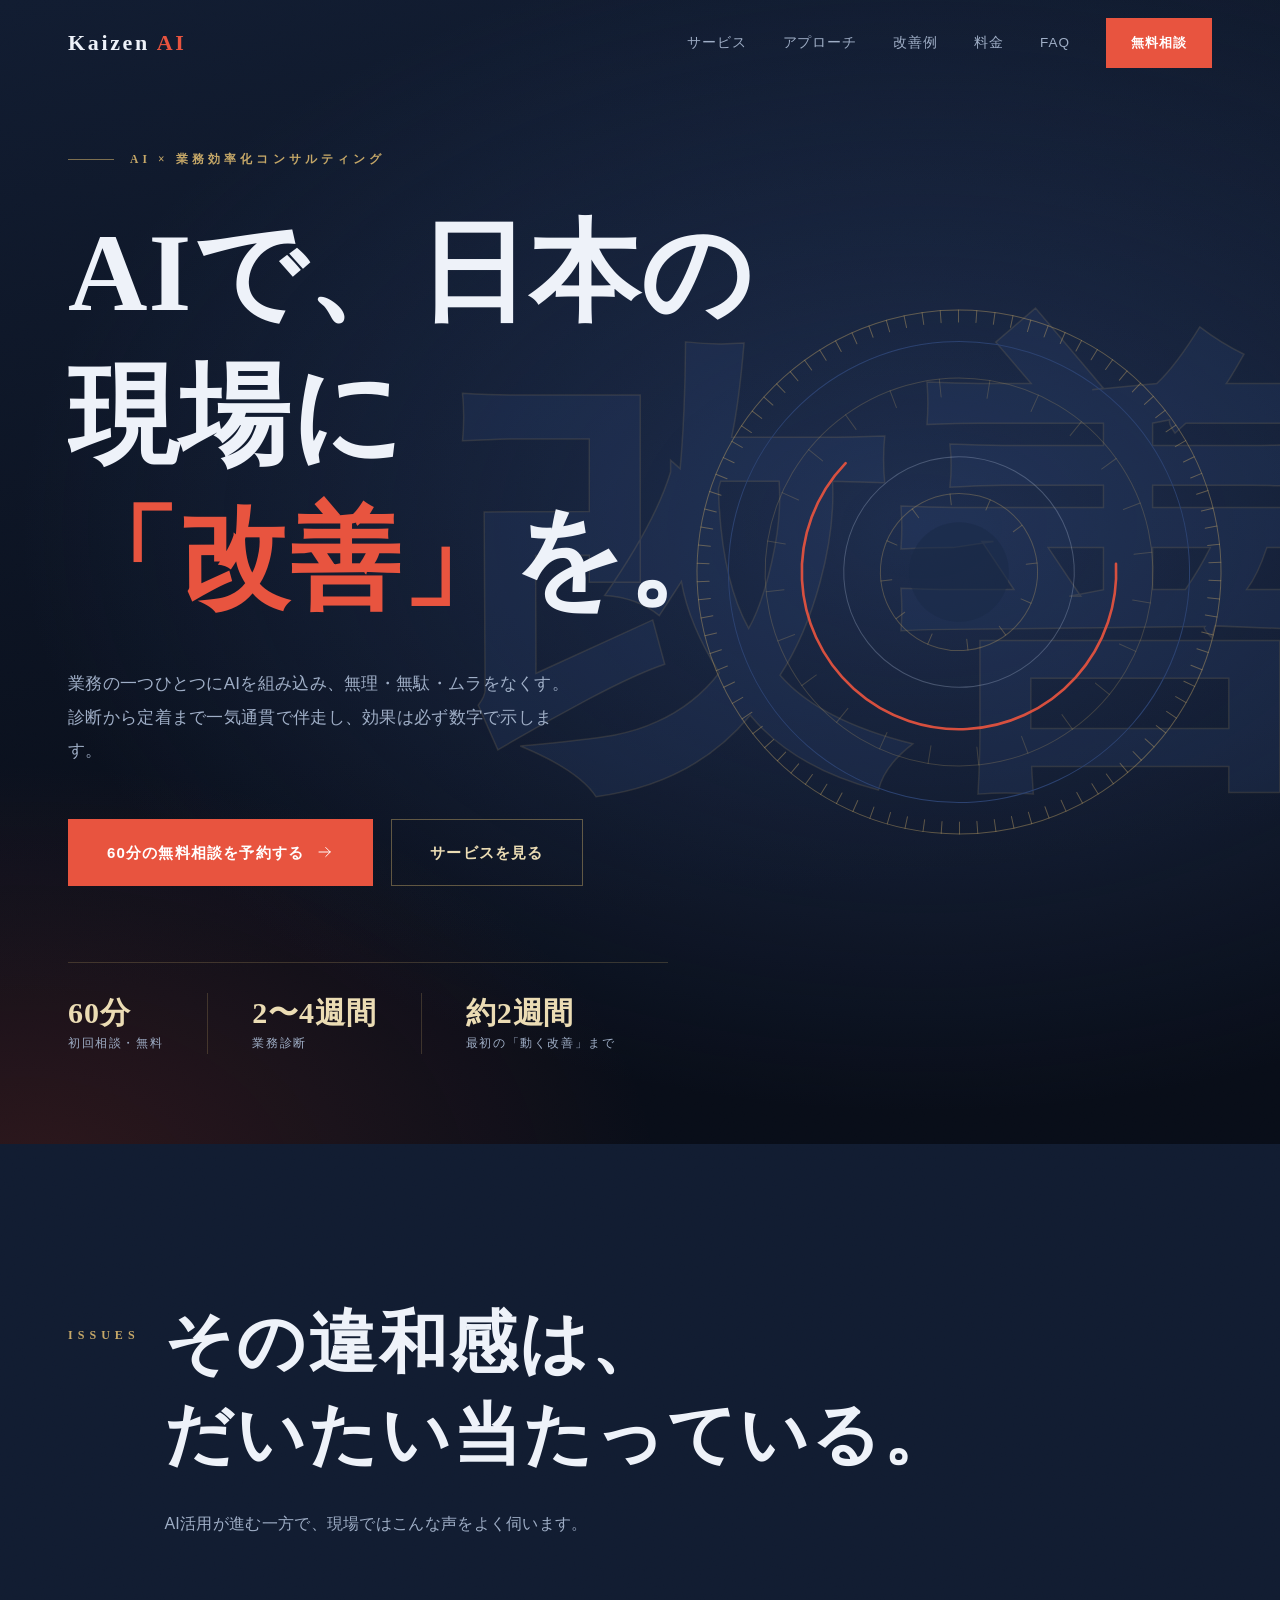
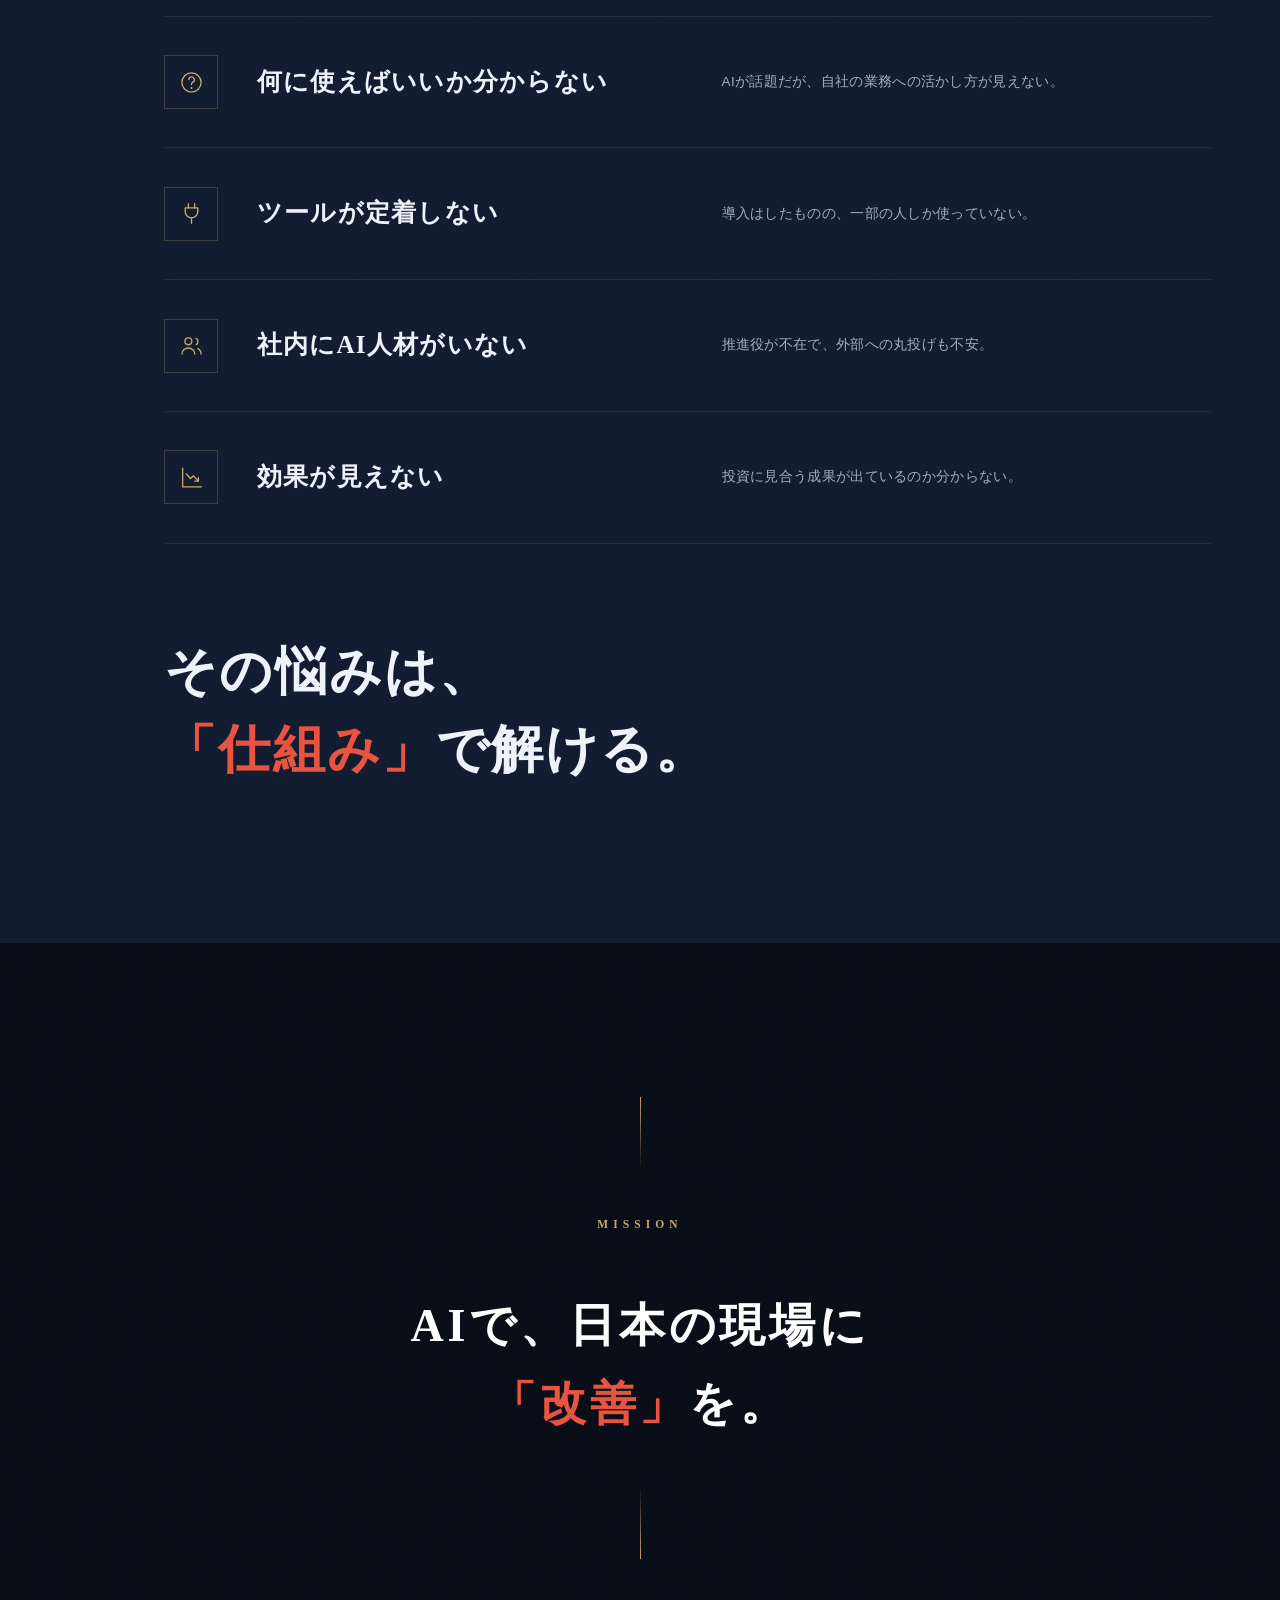
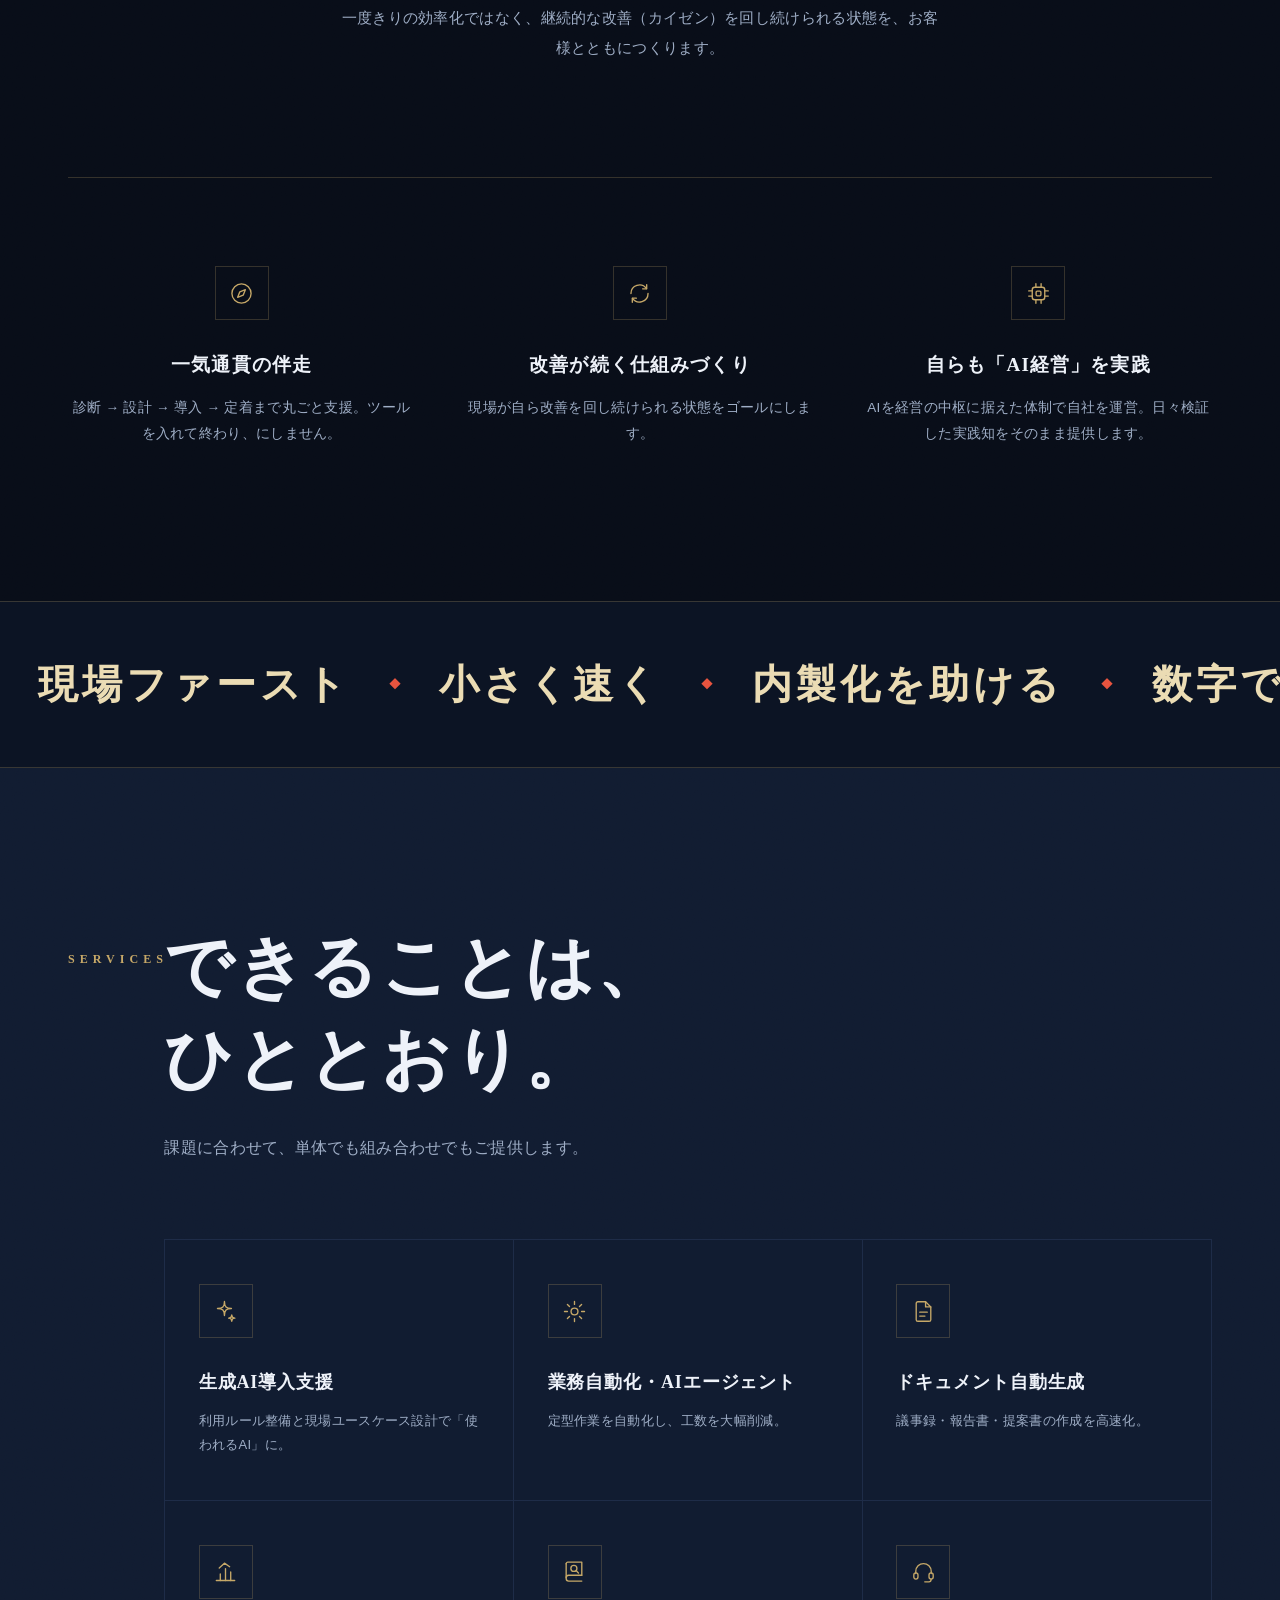
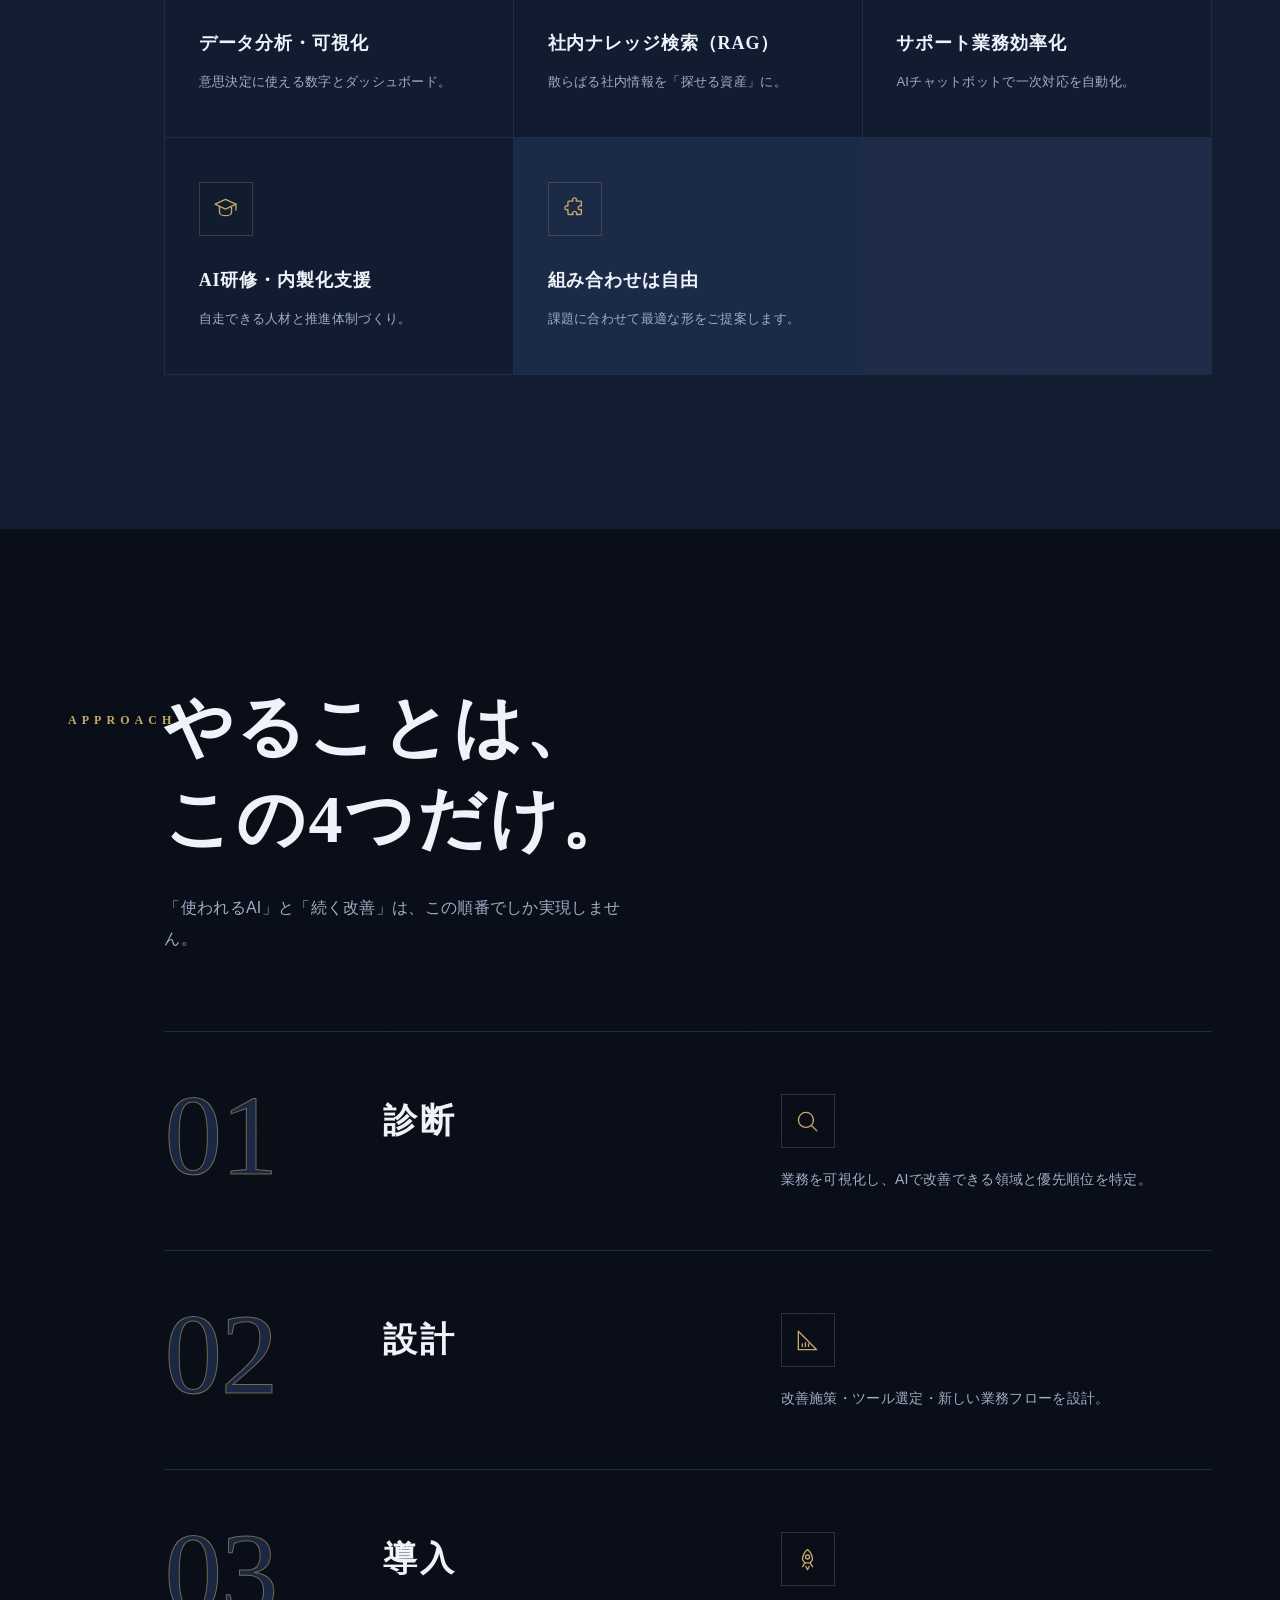
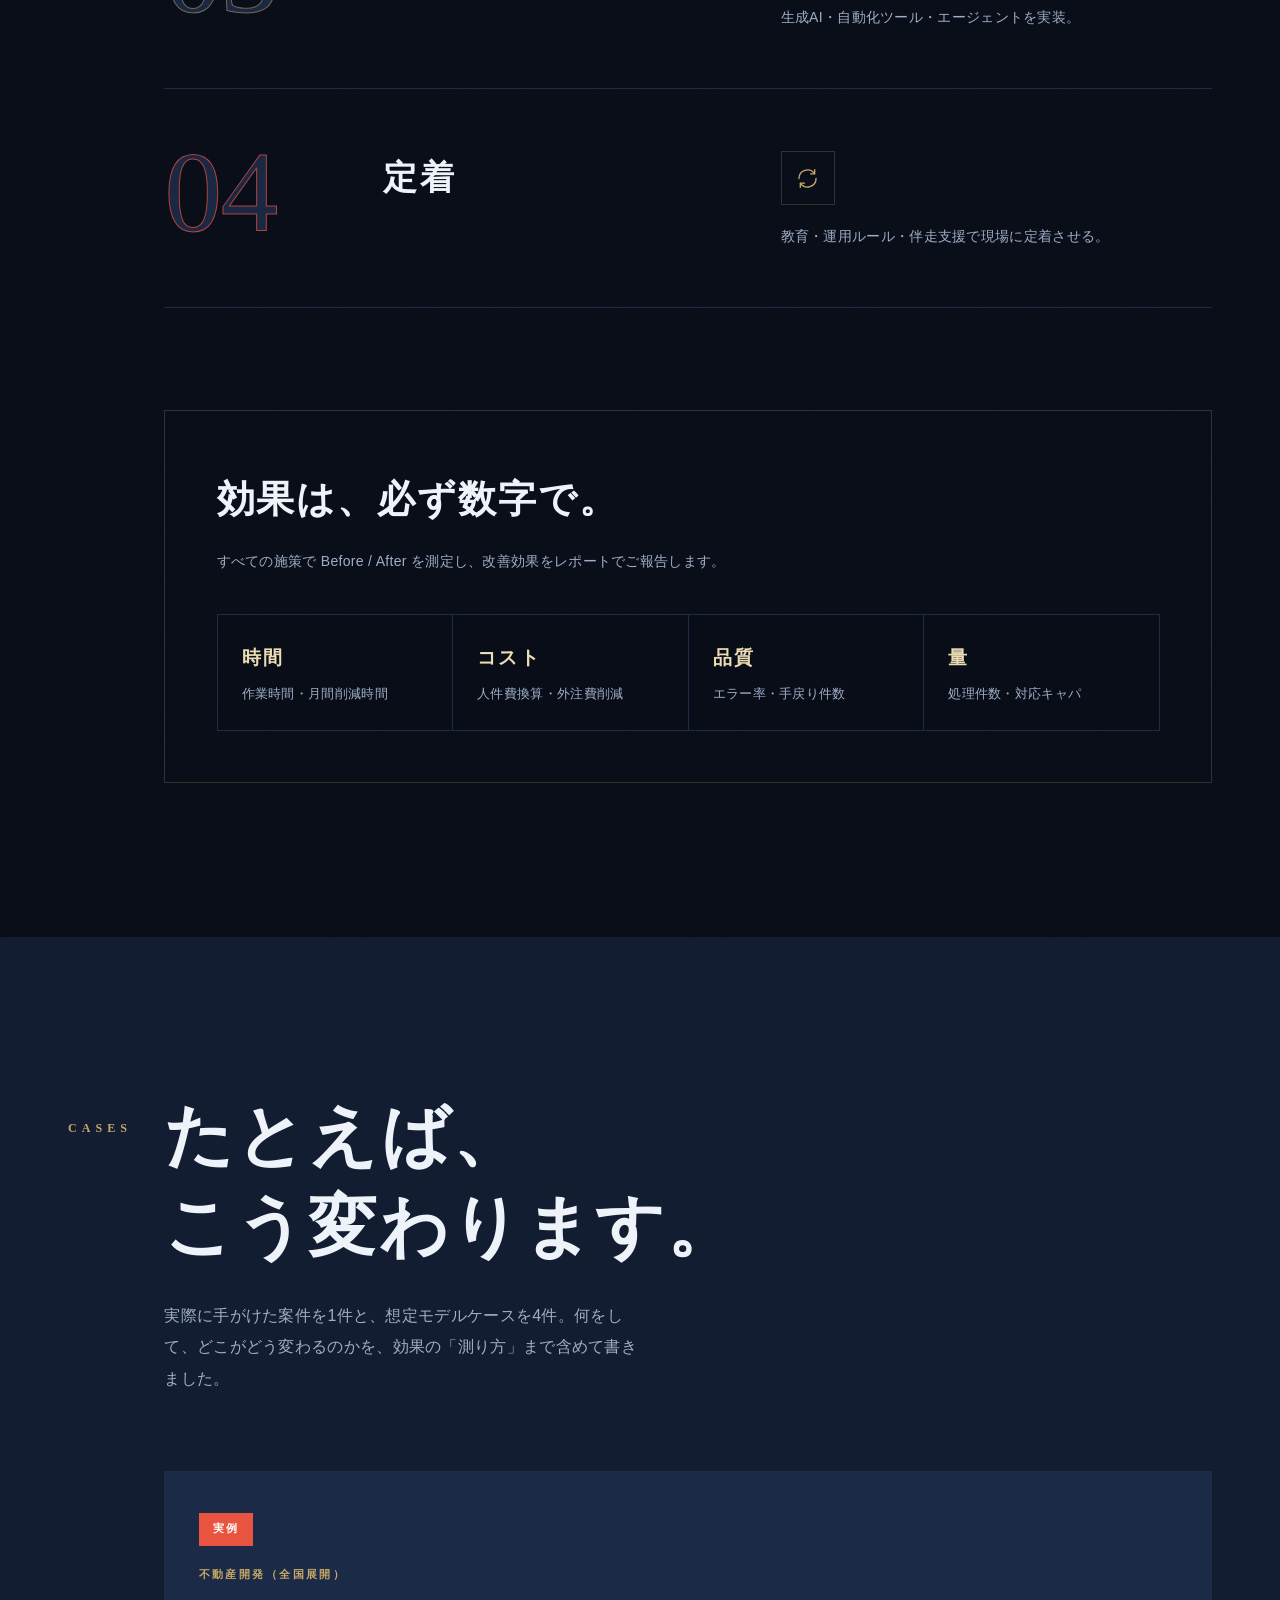
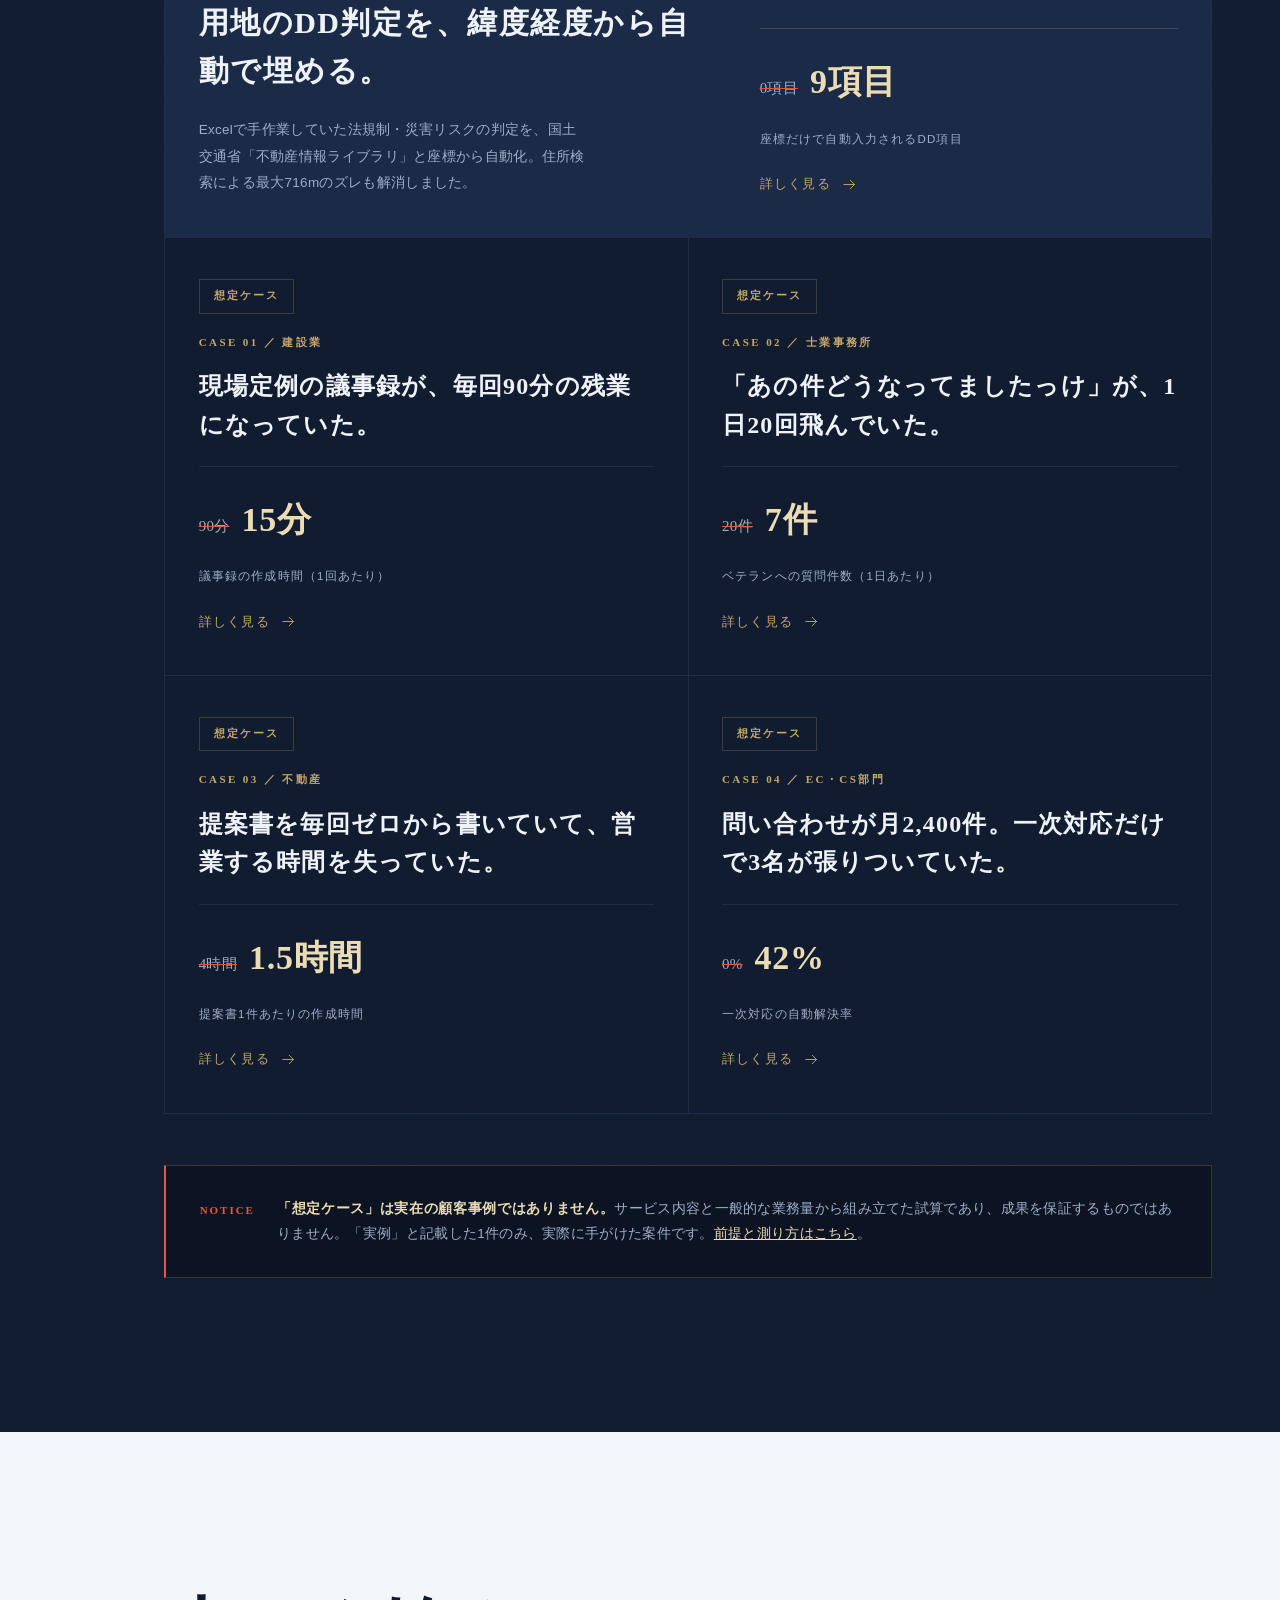
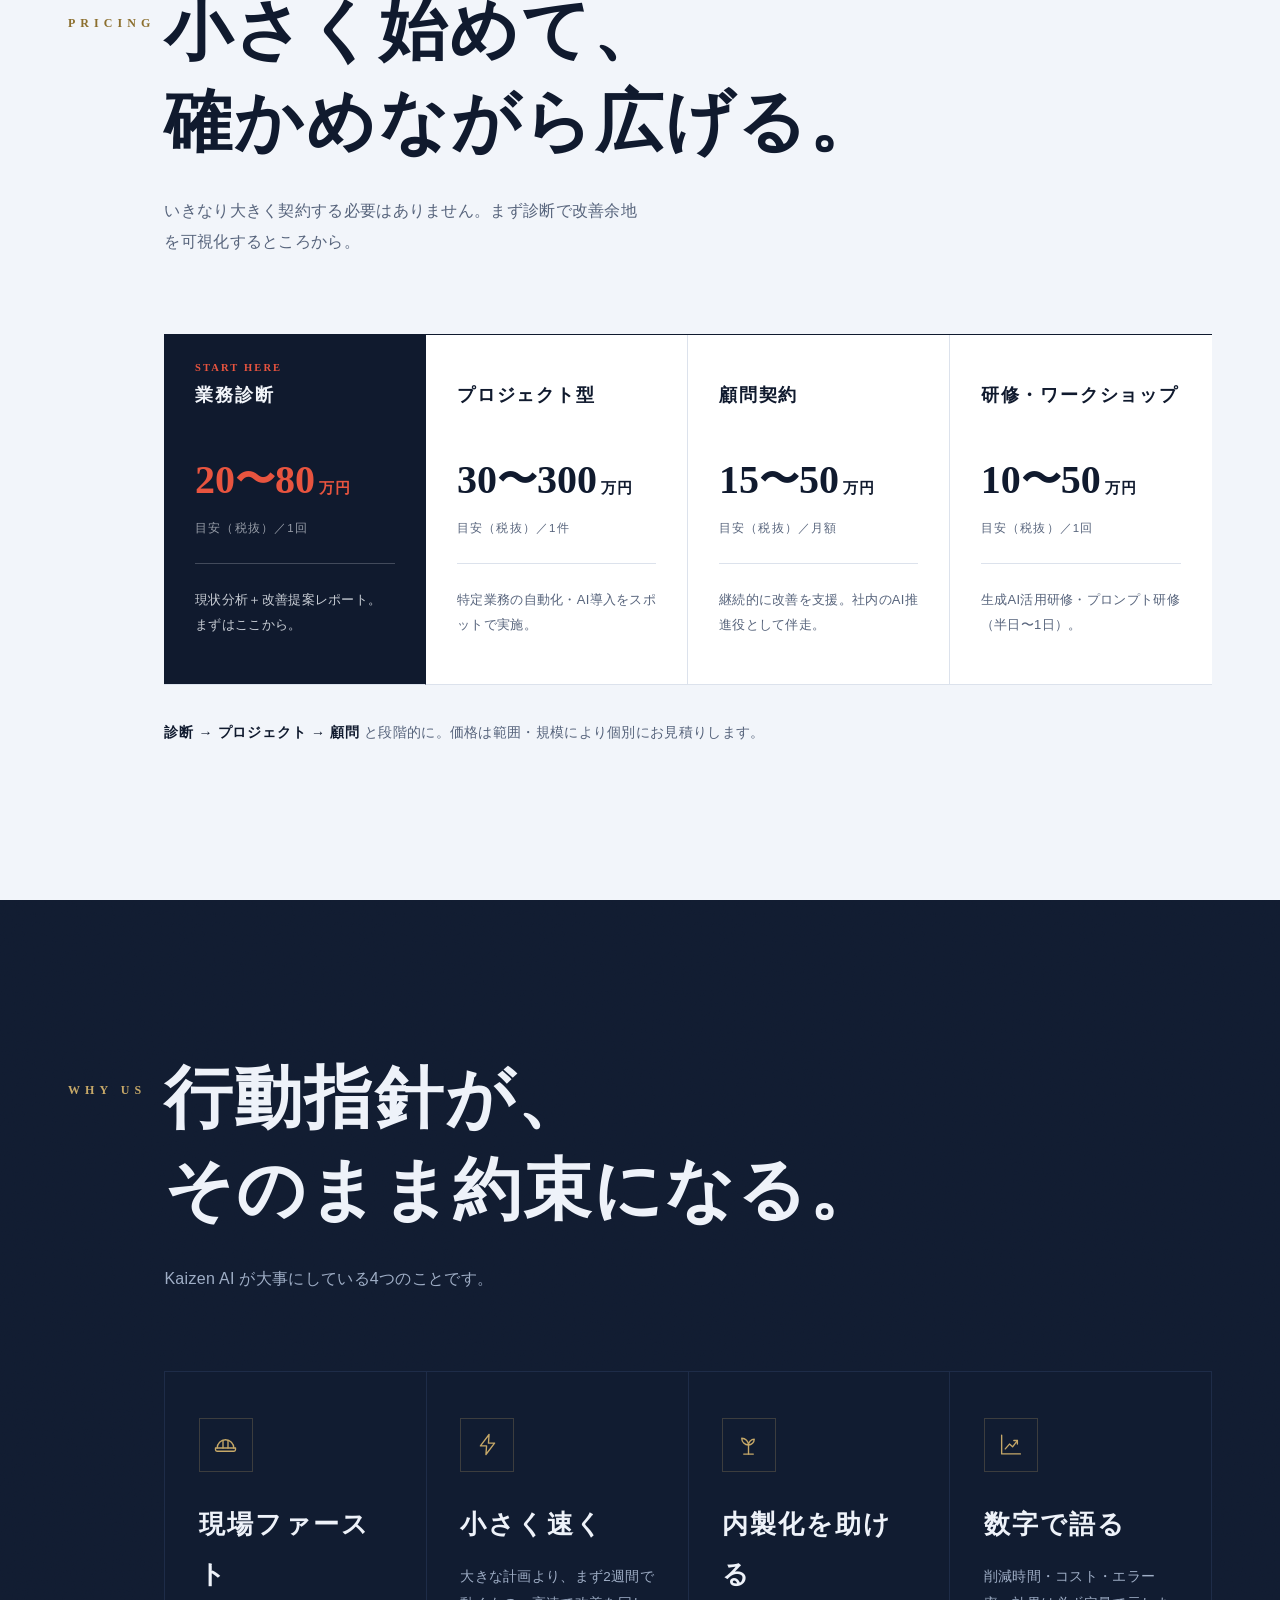
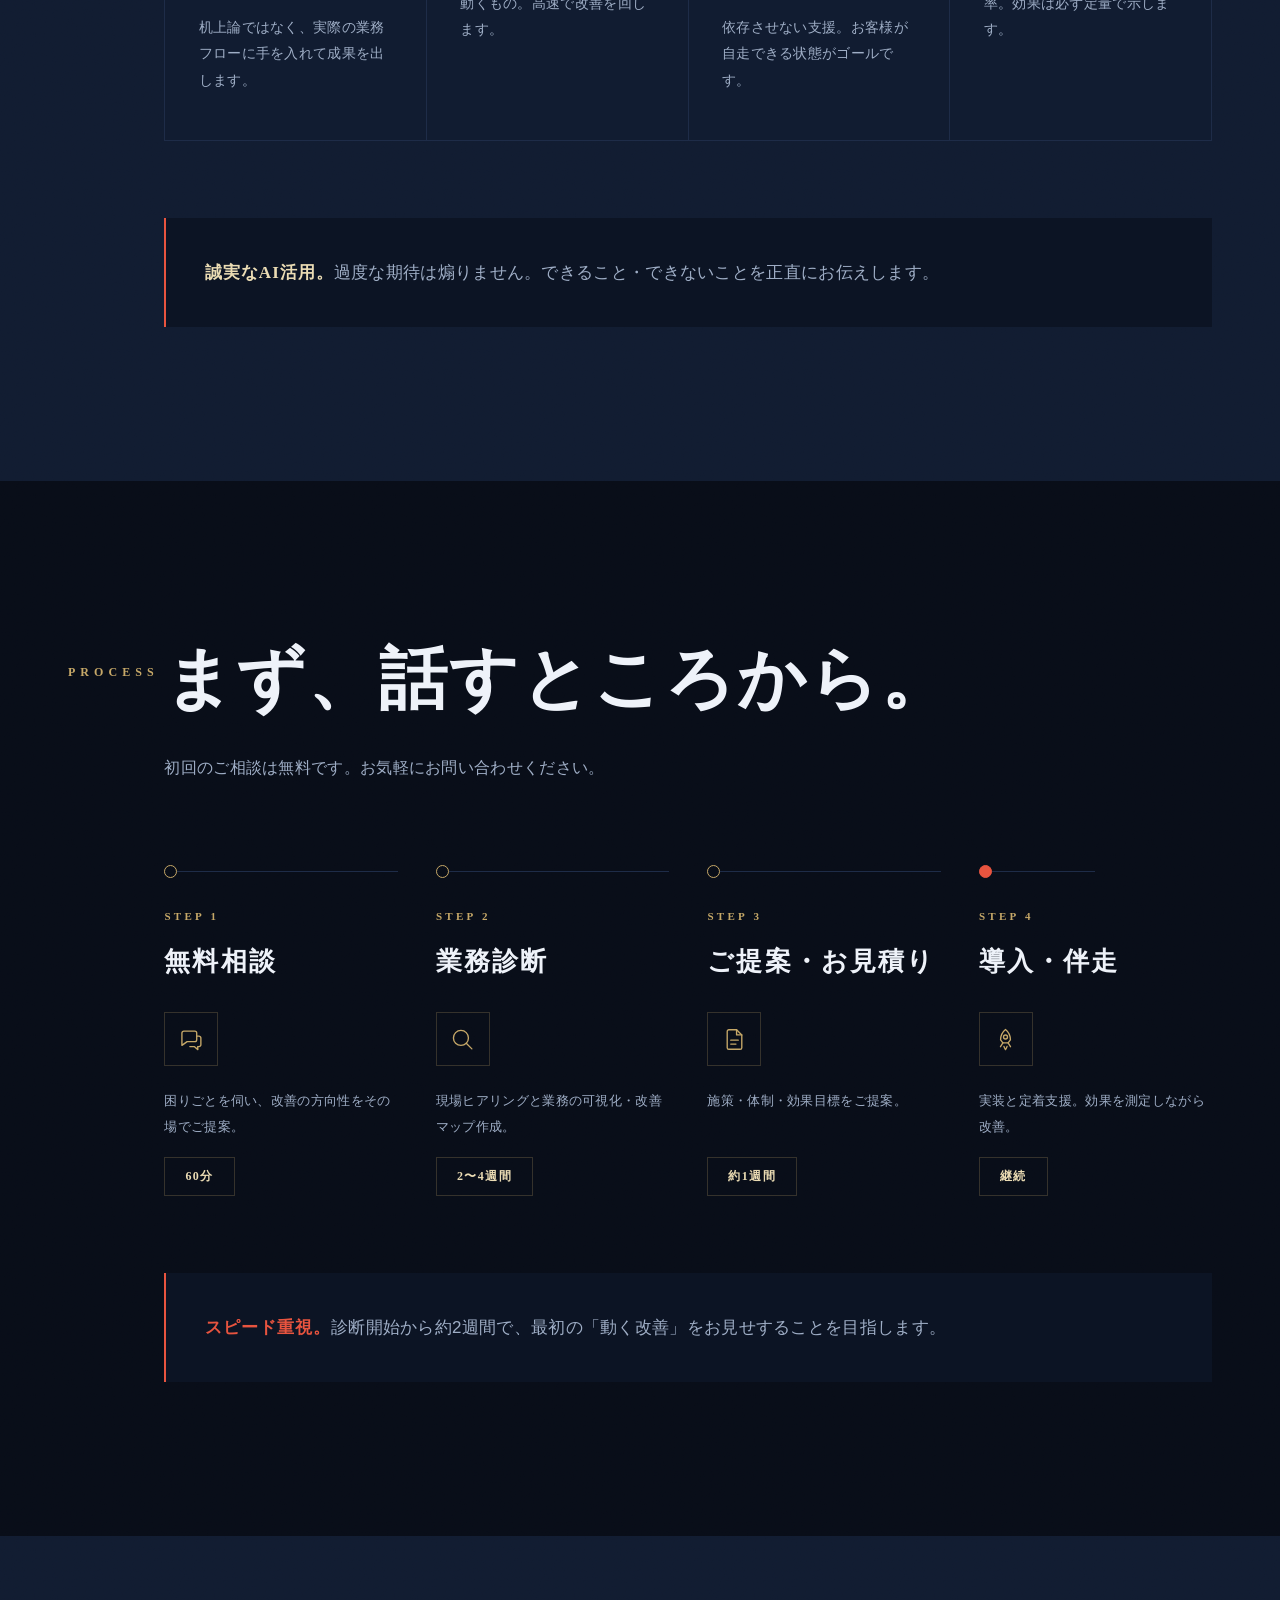
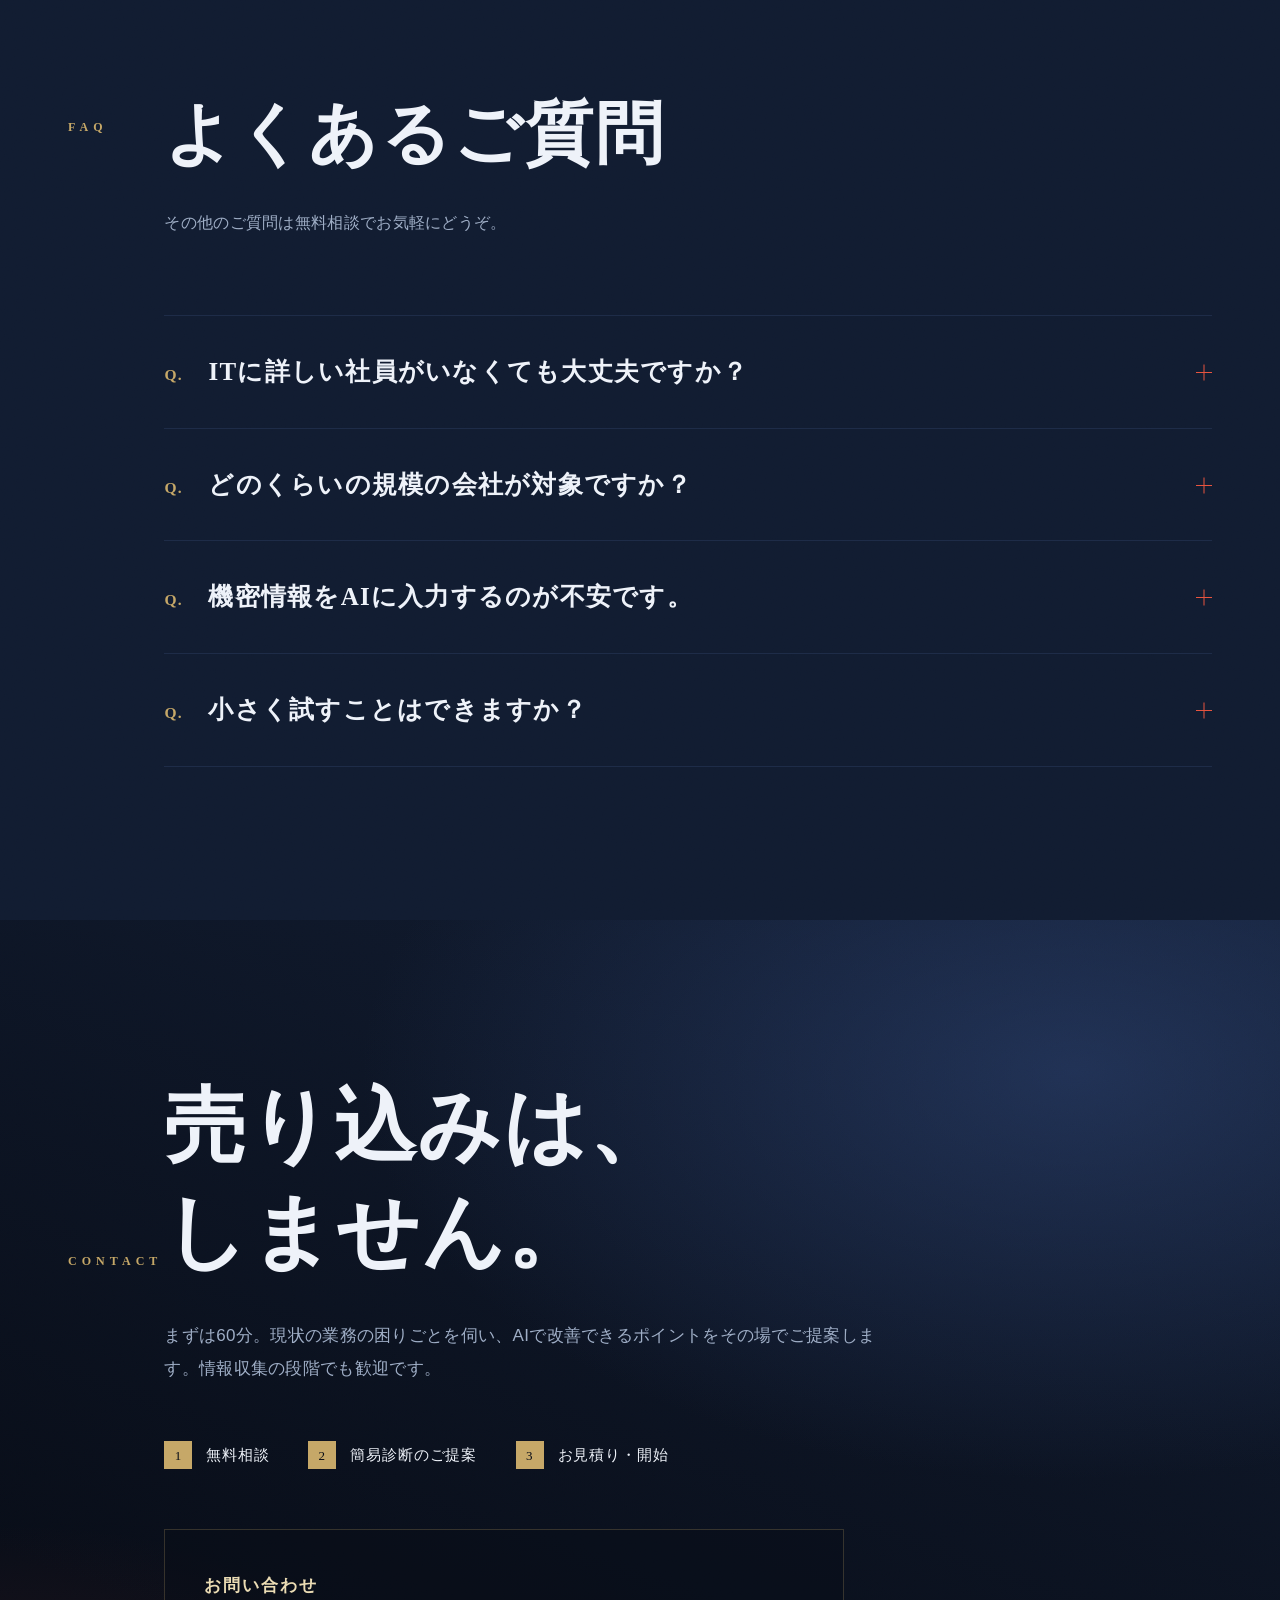
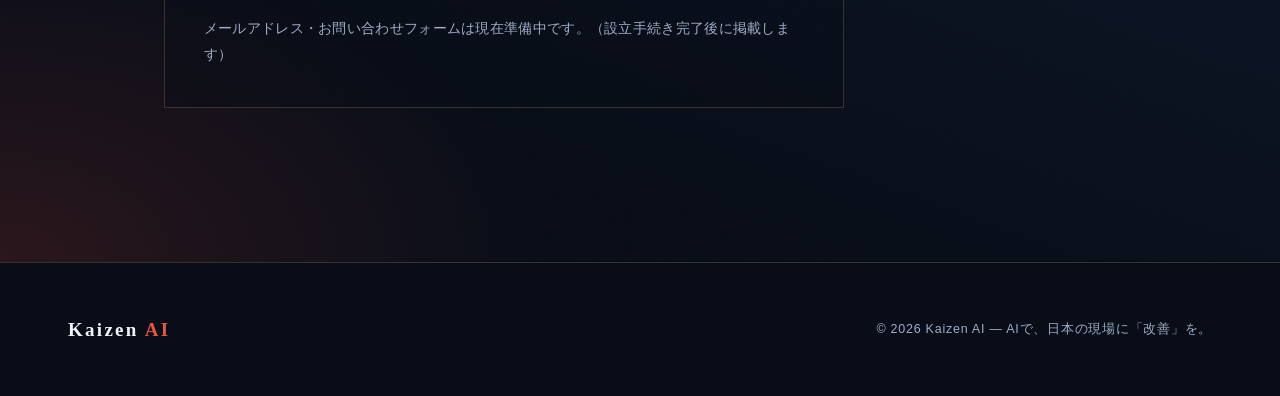
==== commit 5b19ad79: "Webサイト: 改善例に実例（用地DD判定の自動化）を追加 不動産開発会社の用地DD判定を、緯度経度と国土交通省「不動産情報 ライブラリ」で自動化した案件を、実例として追加した。  掲載内容: - 課" ====
--- a/website/index.html
+++ b/website/index.html
@@ -256,10 +256,26 @@
     <div>
       <div data-rv>
         <h2 class="h2">たとえば、<br>こう変わります。</h2>
-        <p class="lead">よくある業務を4つ取り上げ、何をして、どこがどう変わるのかを具体的に書きました。効果の「測り方」まで載せています。</p>
+        <p class="lead">実際に手がけた案件を1件と、想定モデルケースを4件。何をして、どこがどう変わるのかを、効果の「測り方」まで含めて書きました。</p>
       </div>
       <div class="case-grid" data-rv-group>
+        <a class="case-card case-feature" href="cases.html#case-dd">
+          <div>
+            <span class="case-badge real">実例</span>
+            <div class="seg">不動産開発（全国展開）</div>
+            <h3>用地のDD判定を、緯度経度から自動で埋める。</h3>
+            <p style="color:var(--tx-m);font-size:13.5px;max-width:52ch">Excelで手作業していた法規制・災害リスクの判定を、国土交通省「不動産情報ライブラリ」と座標から自動化。住所検索による最大716mのズレも解消しました。</p>
+          </div>
+          <div>
+            <div class="metric">
+              <span class="from">0項目</span><span class="to">9項目</span>
+              <span class="lb">座標だけで自動入力されるDD項目</span>
+            </div>
+            <div class="go">詳しく見る<svg class="ic"><use href="#i-arw"/></svg></div>
+          </div>
+        </a>
         <a class="case-card" href="cases.html#case-01">
+          <span class="case-badge model">想定ケース</span>
           <div class="seg">Case 01 ／ 建設業</div>
           <h3>現場定例の議事録が、毎回90分の残業になっていた。</h3>
           <div class="metric">
@@ -269,6 +285,7 @@
           <div class="go">詳しく見る<svg class="ic"><use href="#i-arw"/></svg></div>
         </a>
         <a class="case-card" href="cases.html#case-02">
+          <span class="case-badge model">想定ケース</span>
           <div class="seg">Case 02 ／ 士業事務所</div>
           <h3>「あの件どうなってましたっけ」が、1日20回飛んでいた。</h3>
           <div class="metric">
@@ -278,6 +295,7 @@
           <div class="go">詳しく見る<svg class="ic"><use href="#i-arw"/></svg></div>
         </a>
         <a class="case-card" href="cases.html#case-03">
+          <span class="case-badge model">想定ケース</span>
           <div class="seg">Case 03 ／ 不動産</div>
           <h3>提案書を毎回ゼロから書いていて、営業する時間を失っていた。</h3>
           <div class="metric">
@@ -287,6 +305,7 @@
           <div class="go">詳しく見る<svg class="ic"><use href="#i-arw"/></svg></div>
         </a>
         <a class="case-card" href="cases.html#case-04">
+          <span class="case-badge model">想定ケース</span>
           <div class="seg">Case 04 ／ EC・CS部門</div>
           <h3>問い合わせが月2,400件。一次対応だけで3名が張りついていた。</h3>
           <div class="metric">
@@ -298,7 +317,7 @@
       </div>
       <div class="disclaimer" data-rv>
         <span class="mark">Notice</span>
-        <div><b>これは実在の顧客事例ではありません。</b>Kaizen AI は2026年設立の新しい会社で、公開できる導入実績はまだありません。上記はサービス内容と一般的な業務量から組み立てた想定モデルケースであり、成果を保証するものではありません。<a href="cases.html" style="color:var(--kin-w)">前提と測り方はこちら</a>。</div>
+        <div><b>「想定ケース」は実在の顧客事例ではありません。</b>サービス内容と一般的な業務量から組み立てた試算であり、成果を保証するものではありません。「実例」と記載した1件のみ、実際に手がけた案件です。<a href="cases.html" style="color:var(--kin-w)">前提と測り方はこちら</a>。</div>
       </div>
     </div>
   </div>
--- a/website/assets/style.css
+++ b/website/assets/style.css
@@ -532,3 +532,30 @@
 .case-tags span { font-size: 12px; letter-spacing: .08em; color: var(--kin-w); border: 1px solid var(--rule); padding: 8px 18px; }
 .case-basis { border-left: 2px solid var(--rule); padding: 4px 0 4px 22px; color: var(--tx-m); font-size: 13px; max-width: 72ch; }
 .case-basis b { color: var(--kin-w); font-family: var(--f-display); font-weight: 600; letter-spacing: .04em; }
+
+/* --- 実例 / 想定モデルケースの区別 --- */
+.case-badge {
+  display: inline-block; align-self: flex-start;   /* flex 列の中で横に伸びるのを防ぐ */
+  font-family: var(--f-lat); font-size: 10.5px; font-weight: 700;
+  letter-spacing: .2em; text-transform: uppercase; padding: 6px 14px; margin-bottom: 18px;
+}
+.case-badge.real { background: var(--shu); color: #fff; }
+.case-badge.model { border: 1px solid var(--rule); color: var(--kin); }
+
+/* 実例は1枚で全幅を使う */
+.case-feature {
+  grid-column: 1 / -1; background: var(--ai-2);
+  display: grid; grid-template-columns: minmax(0, 1.25fr) minmax(0, 1fr);
+  gap: clamp(24px, 3vw, 48px); align-items: end;
+}
+@media (max-width: 860px) { .case-feature { grid-template-columns: 1fr; align-items: start; } }
+.case-feature h3 { font-size: clamp(21px, 2.6vw, 30px); }
+.case-feature .metric { border-top-color: var(--rule); }
+
+/* 想定ケース群の見出し */
+.group-head { border-top: 1px solid var(--rule); padding-top: clamp(40px, 5vw, 64px); margin-top: clamp(56px, 7vw, 96px); }
+.group-head h2 {
+  font-family: var(--f-display); font-weight: 600;
+  font-size: clamp(24px, 3.2vw, 38px); letter-spacing: .05em; line-height: 1.45; margin-bottom: 18px;
+}
+.group-head p { color: var(--tx-m); font-size: 14.5px; max-width: 60ch; }
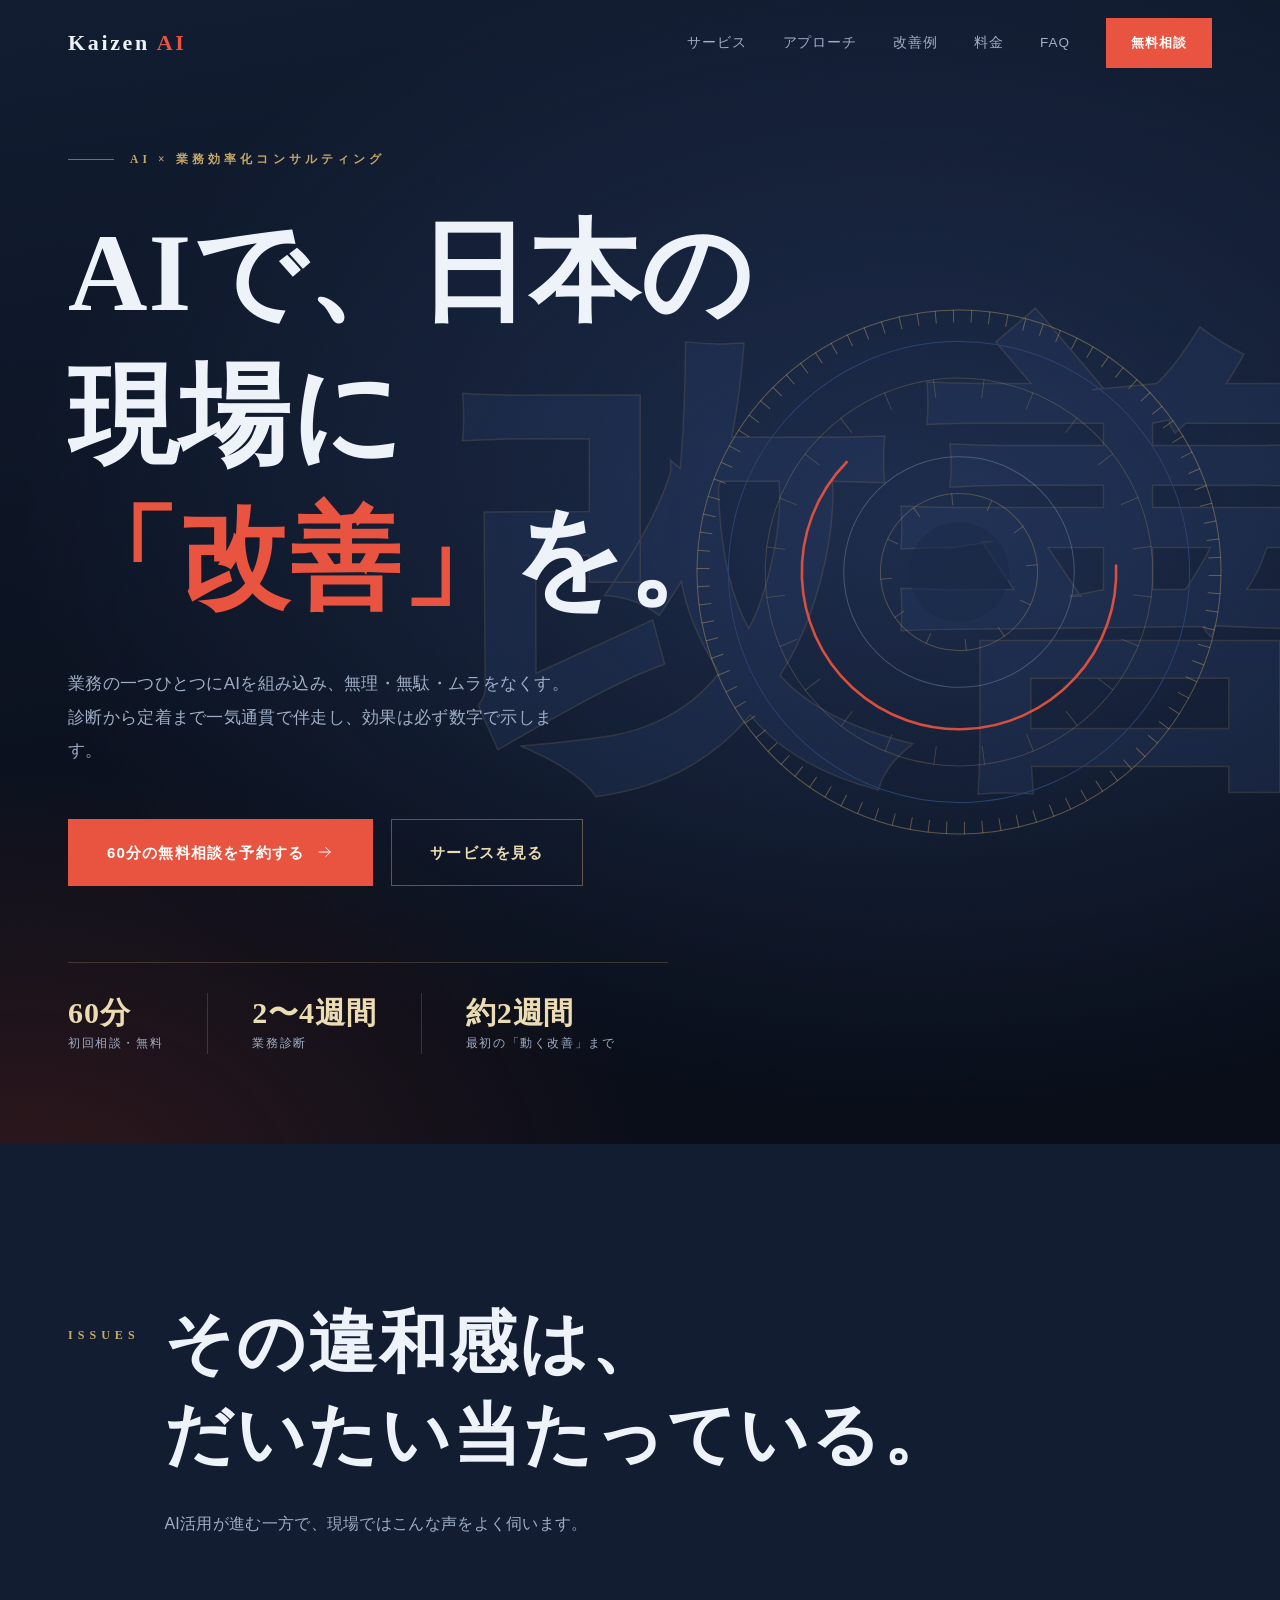
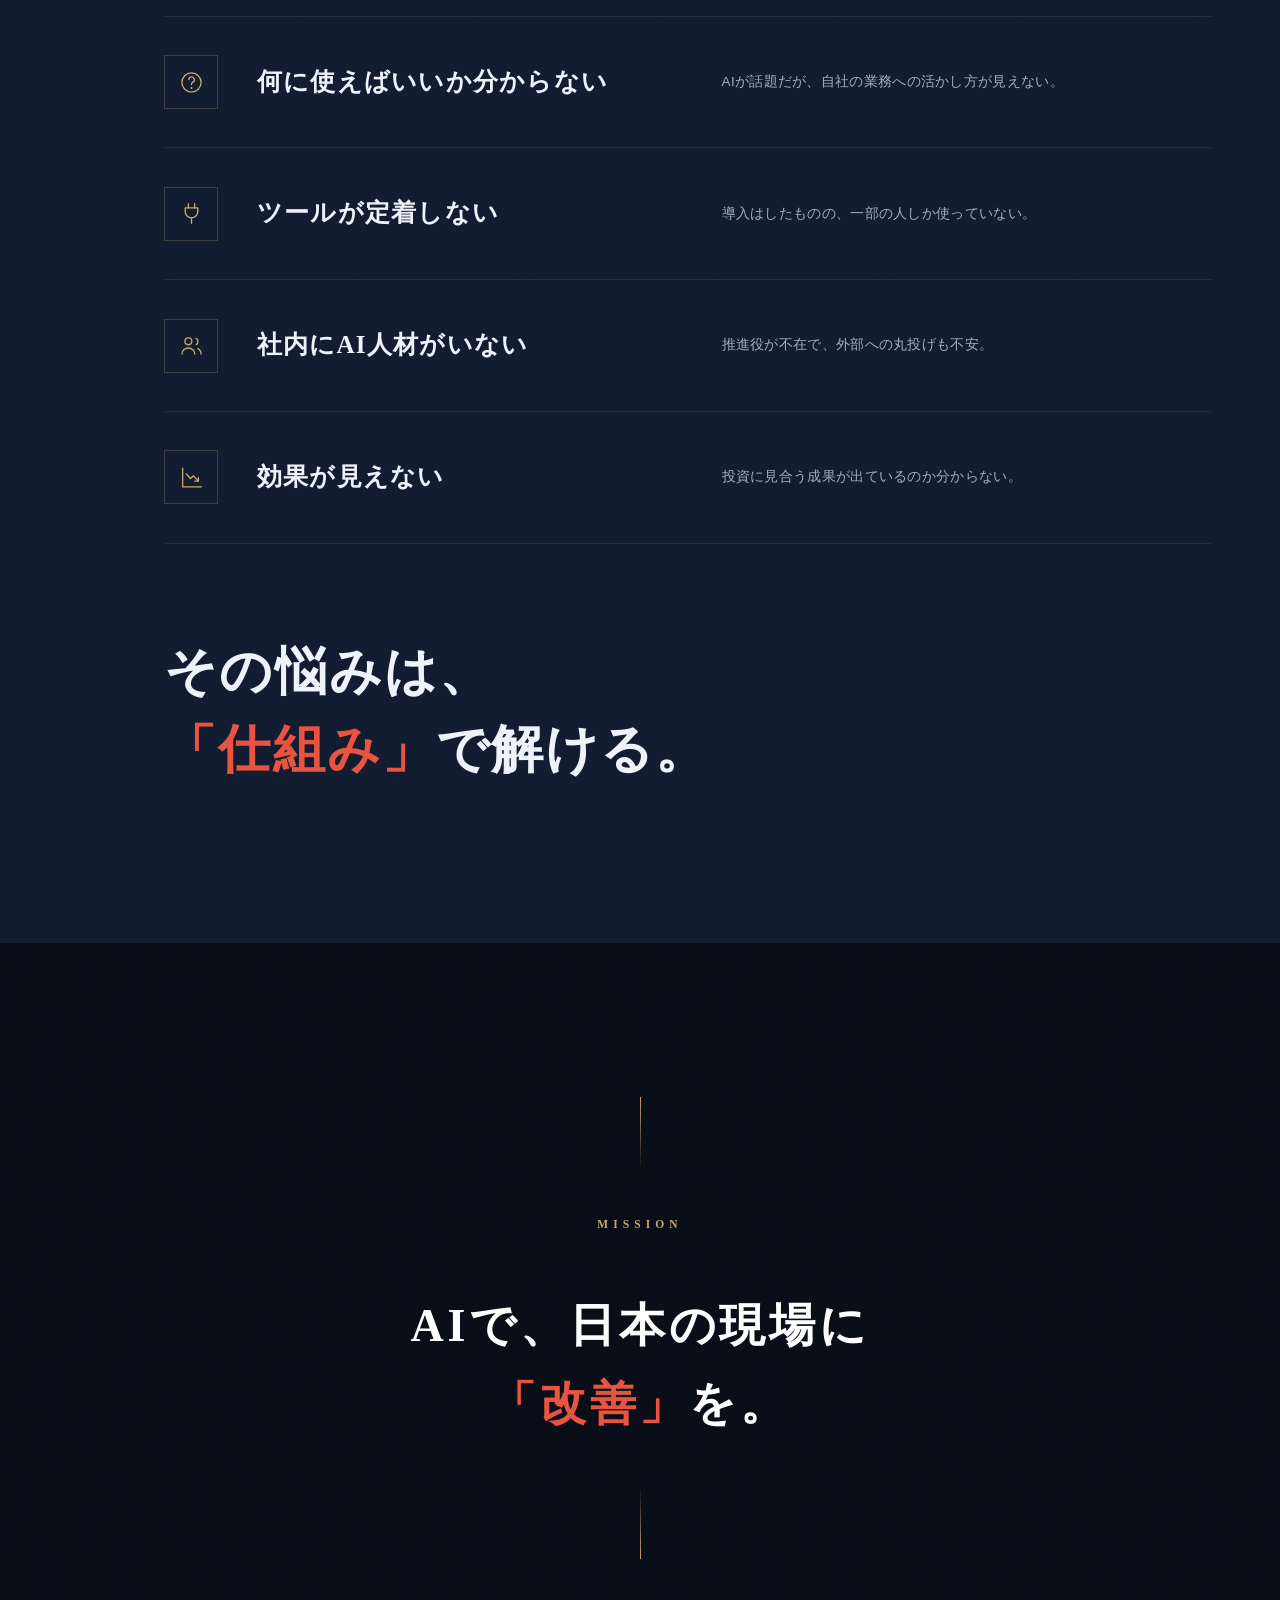
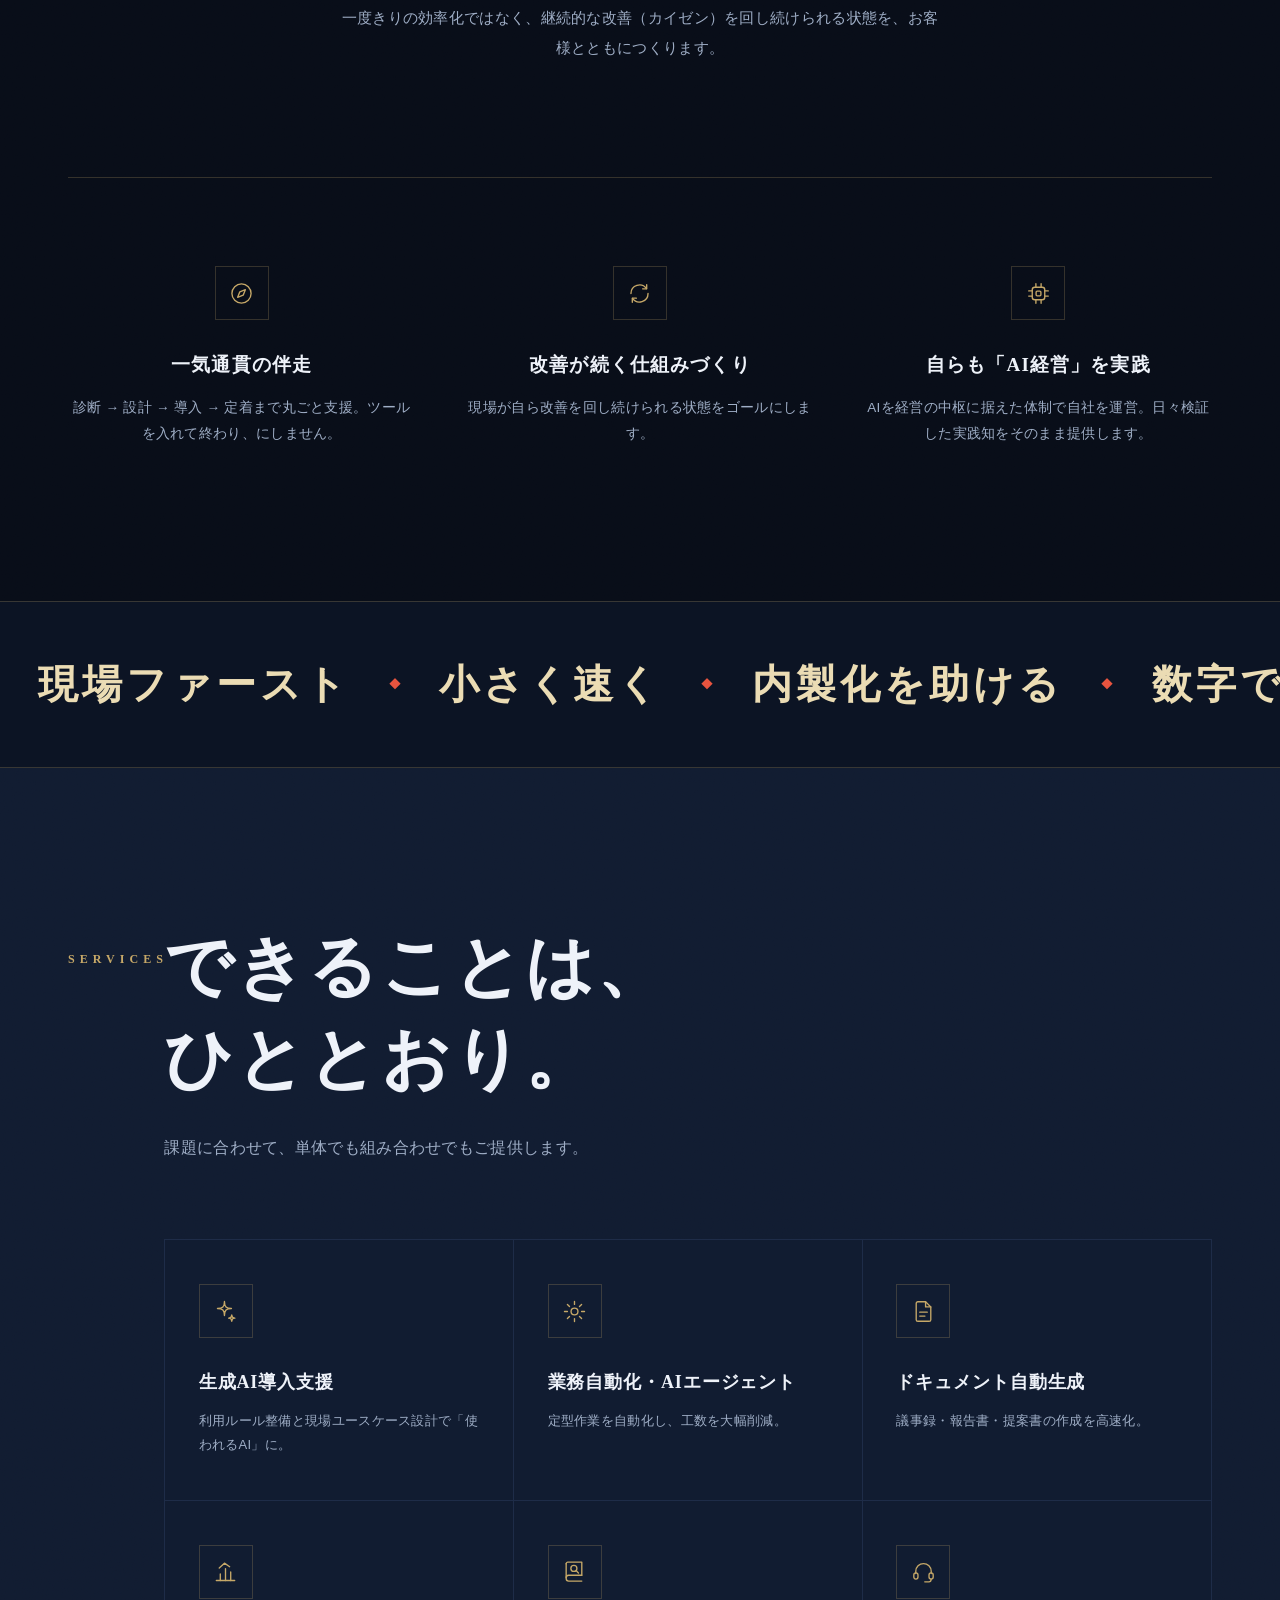
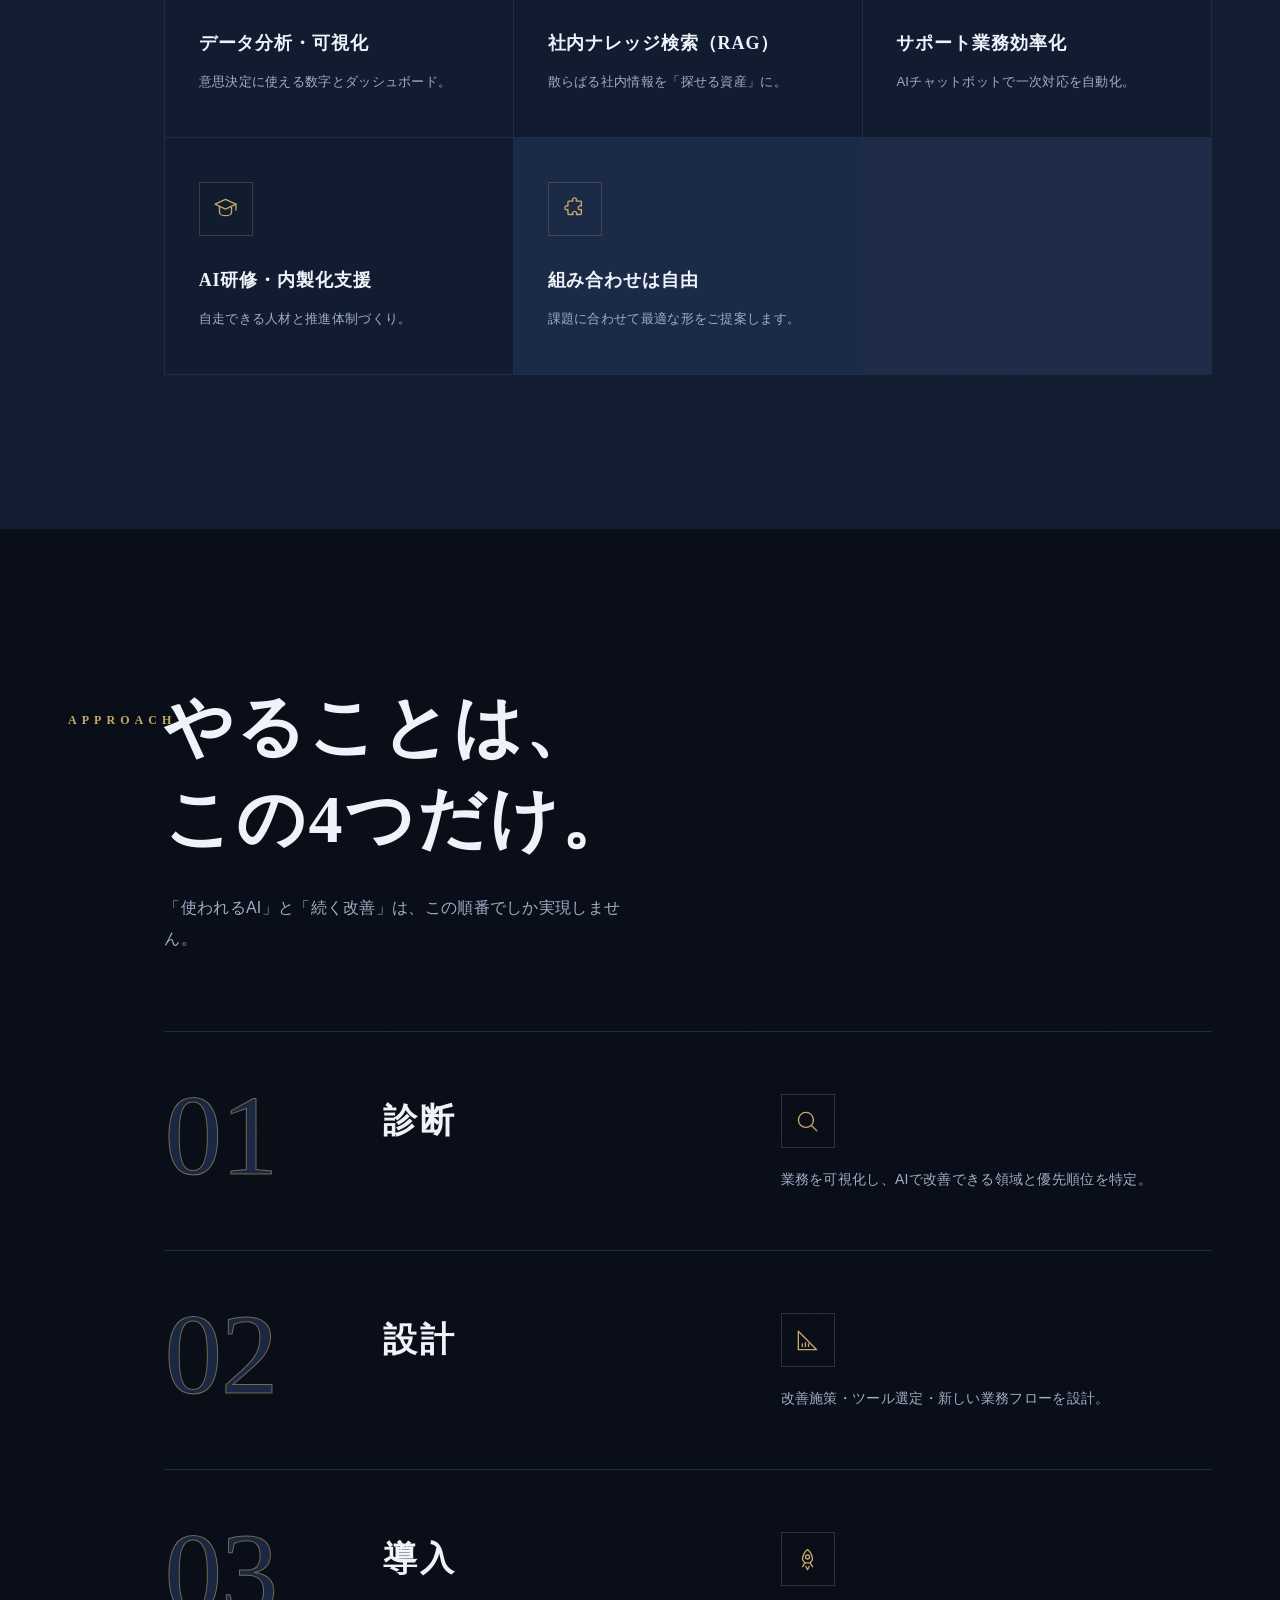
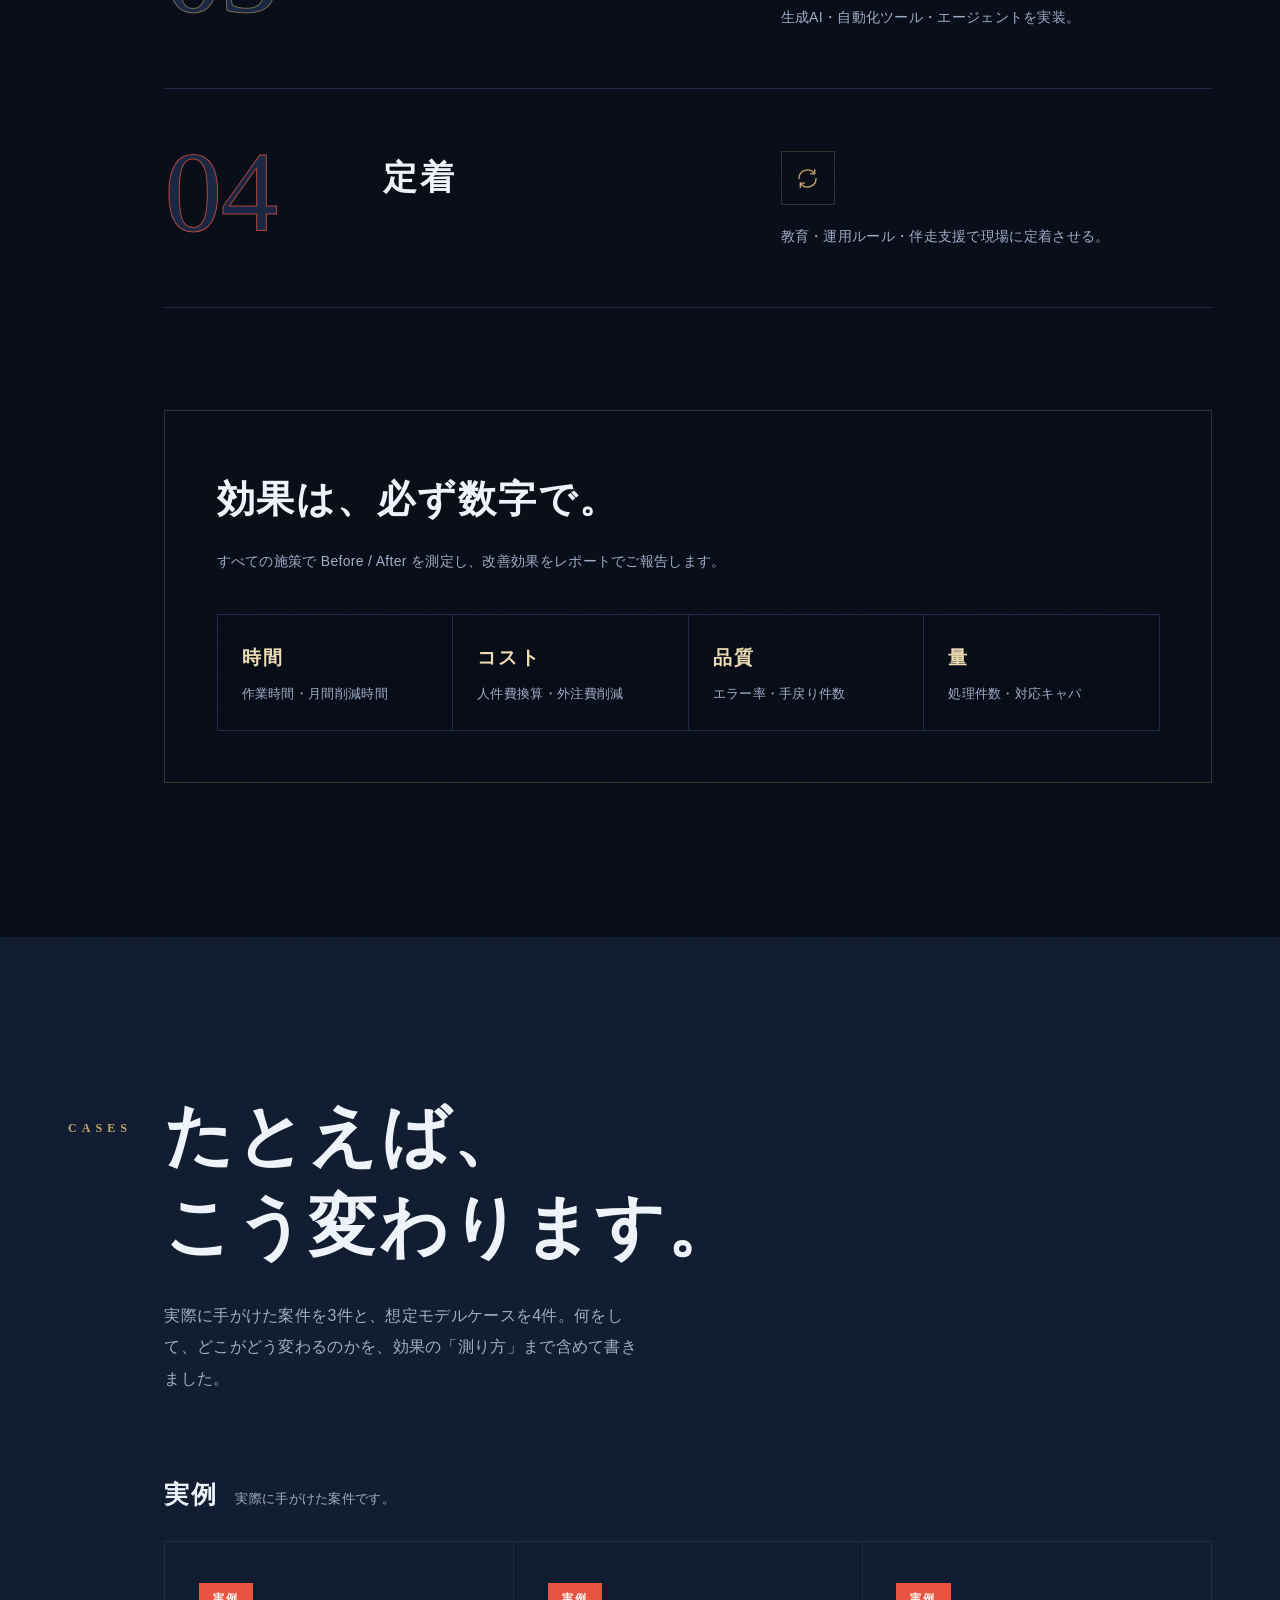
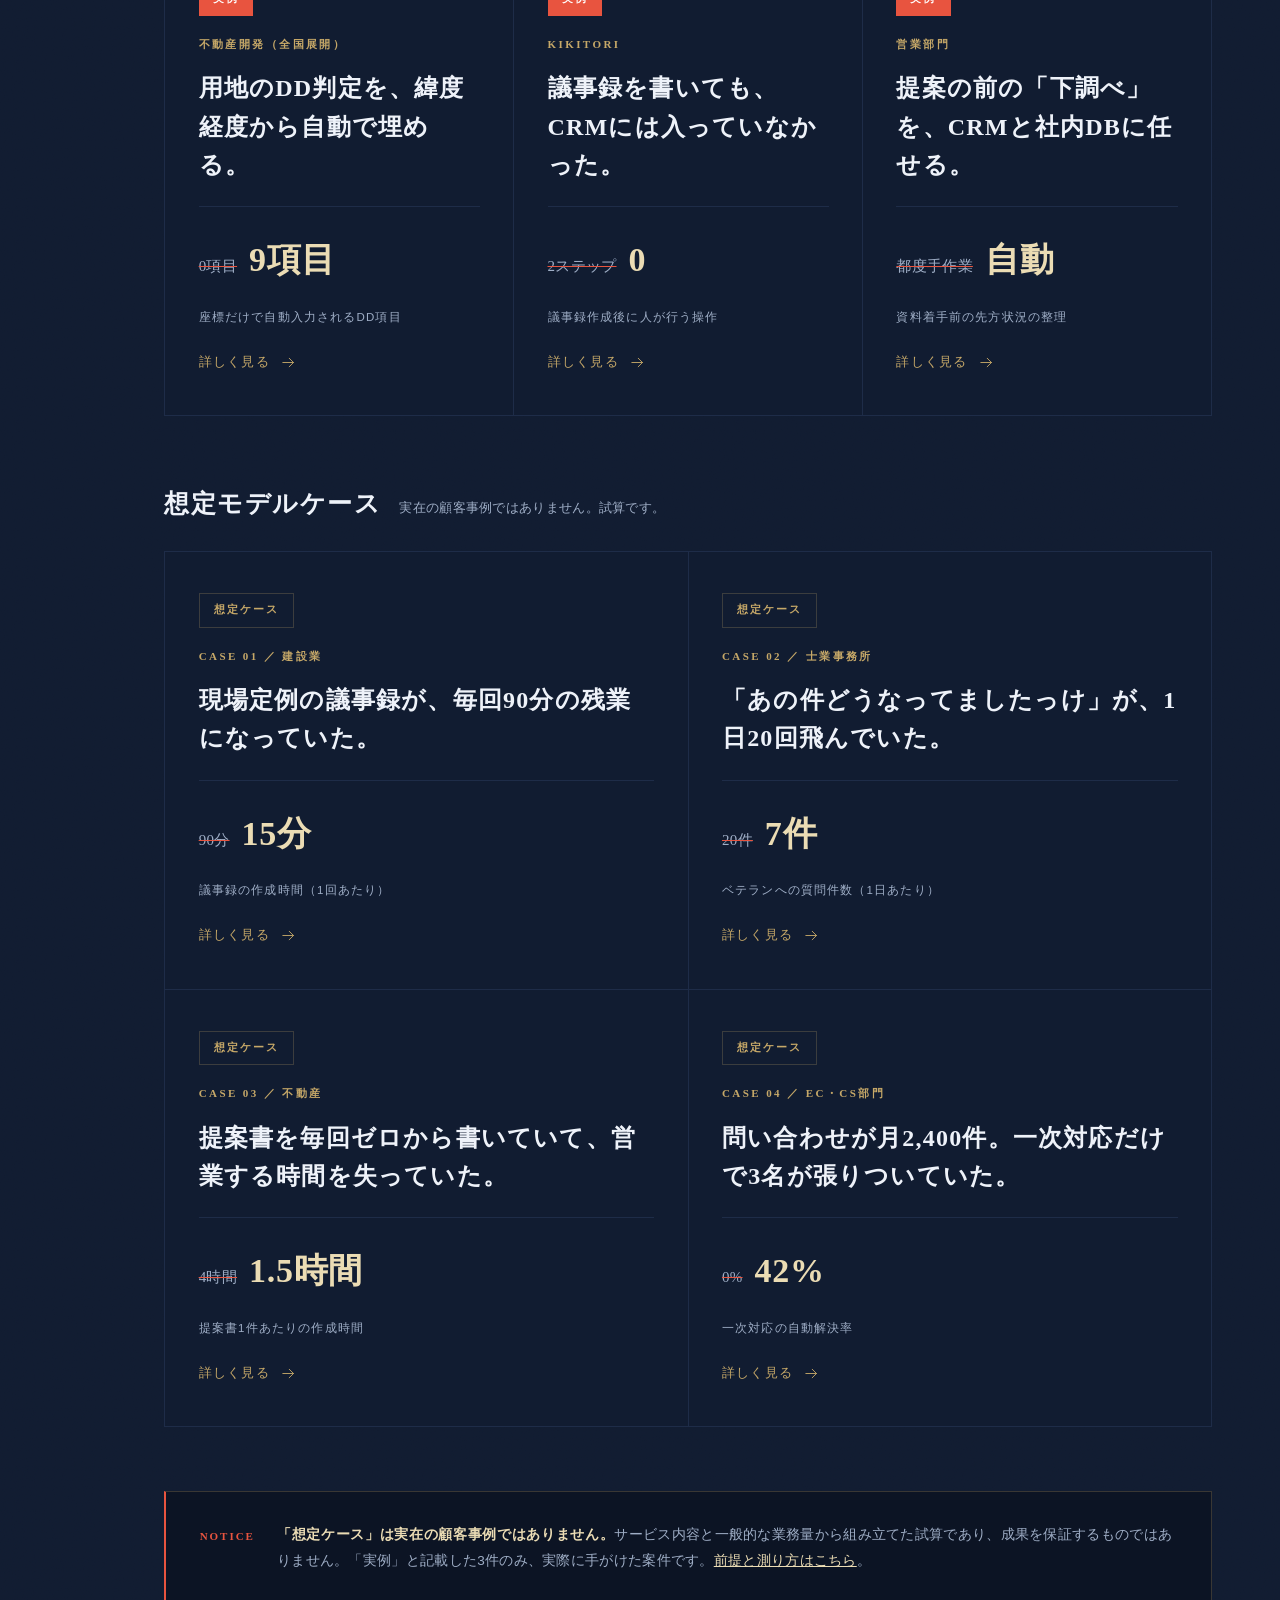
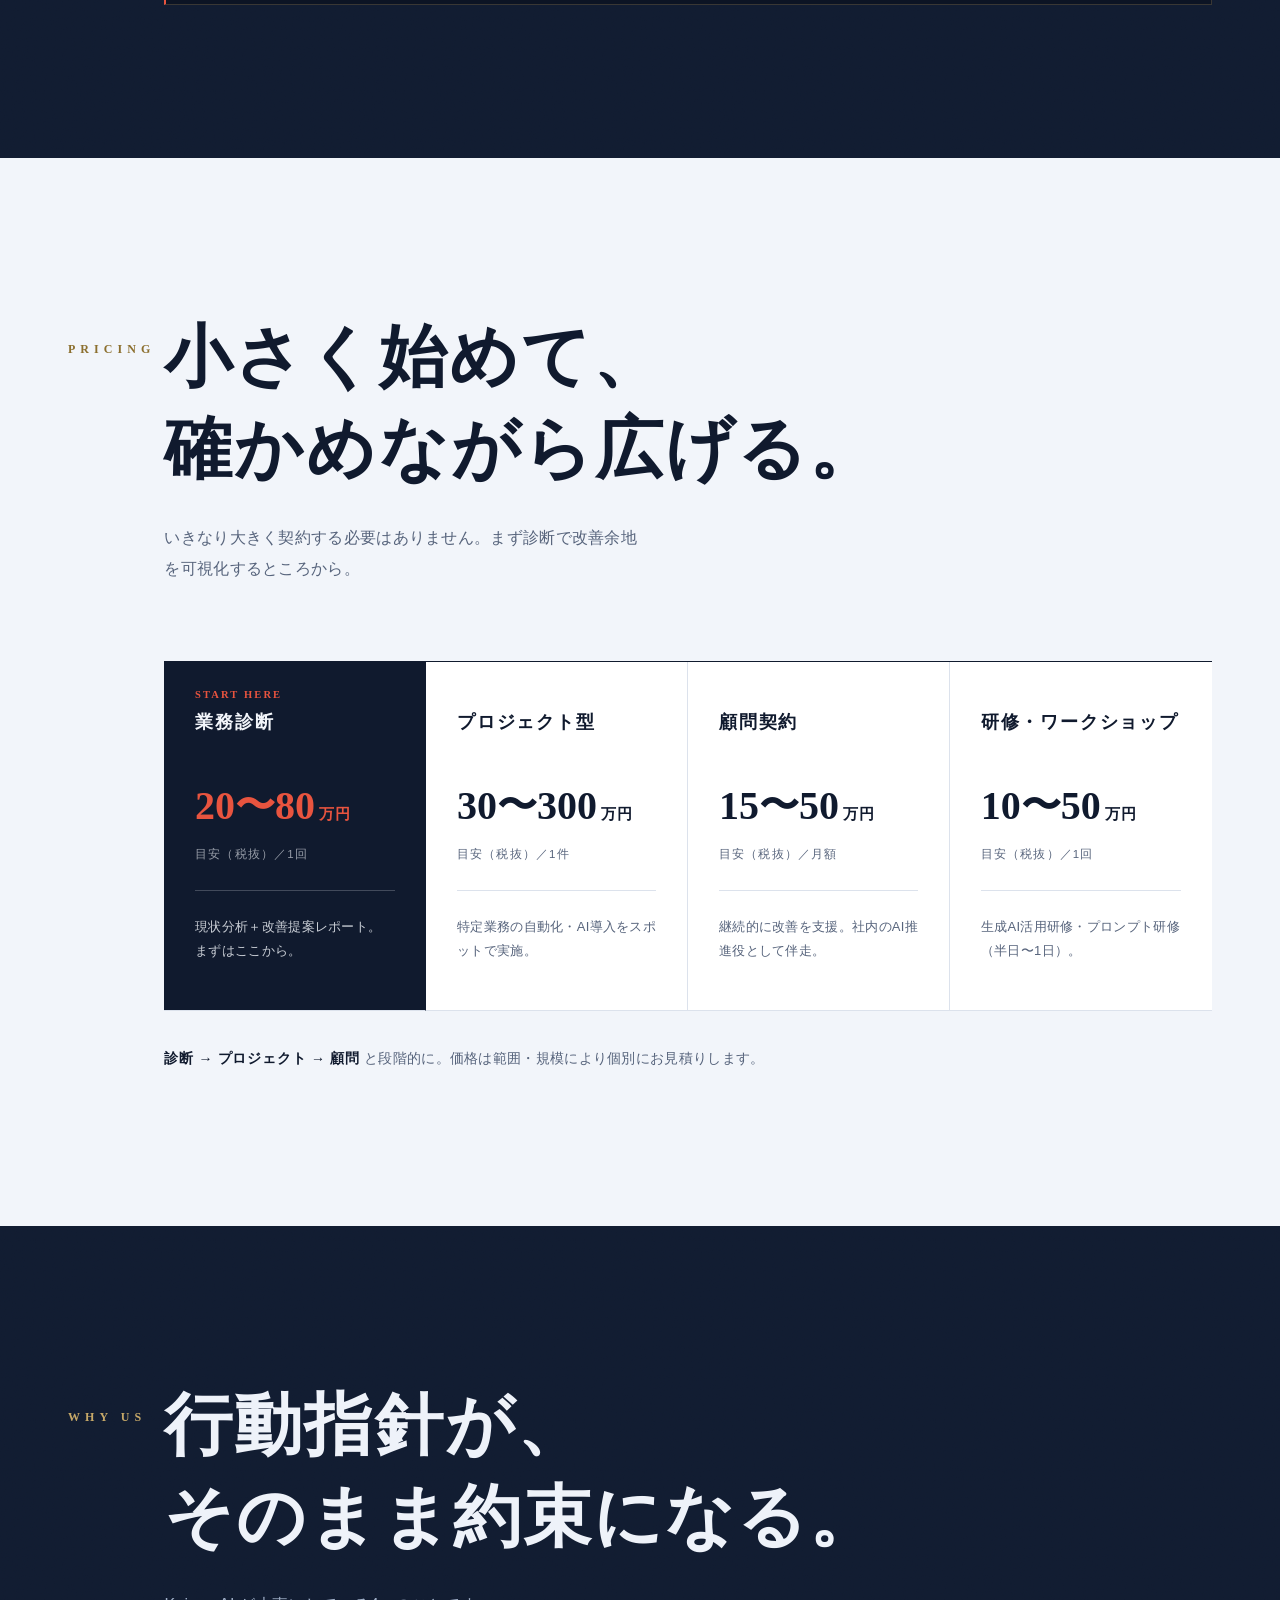
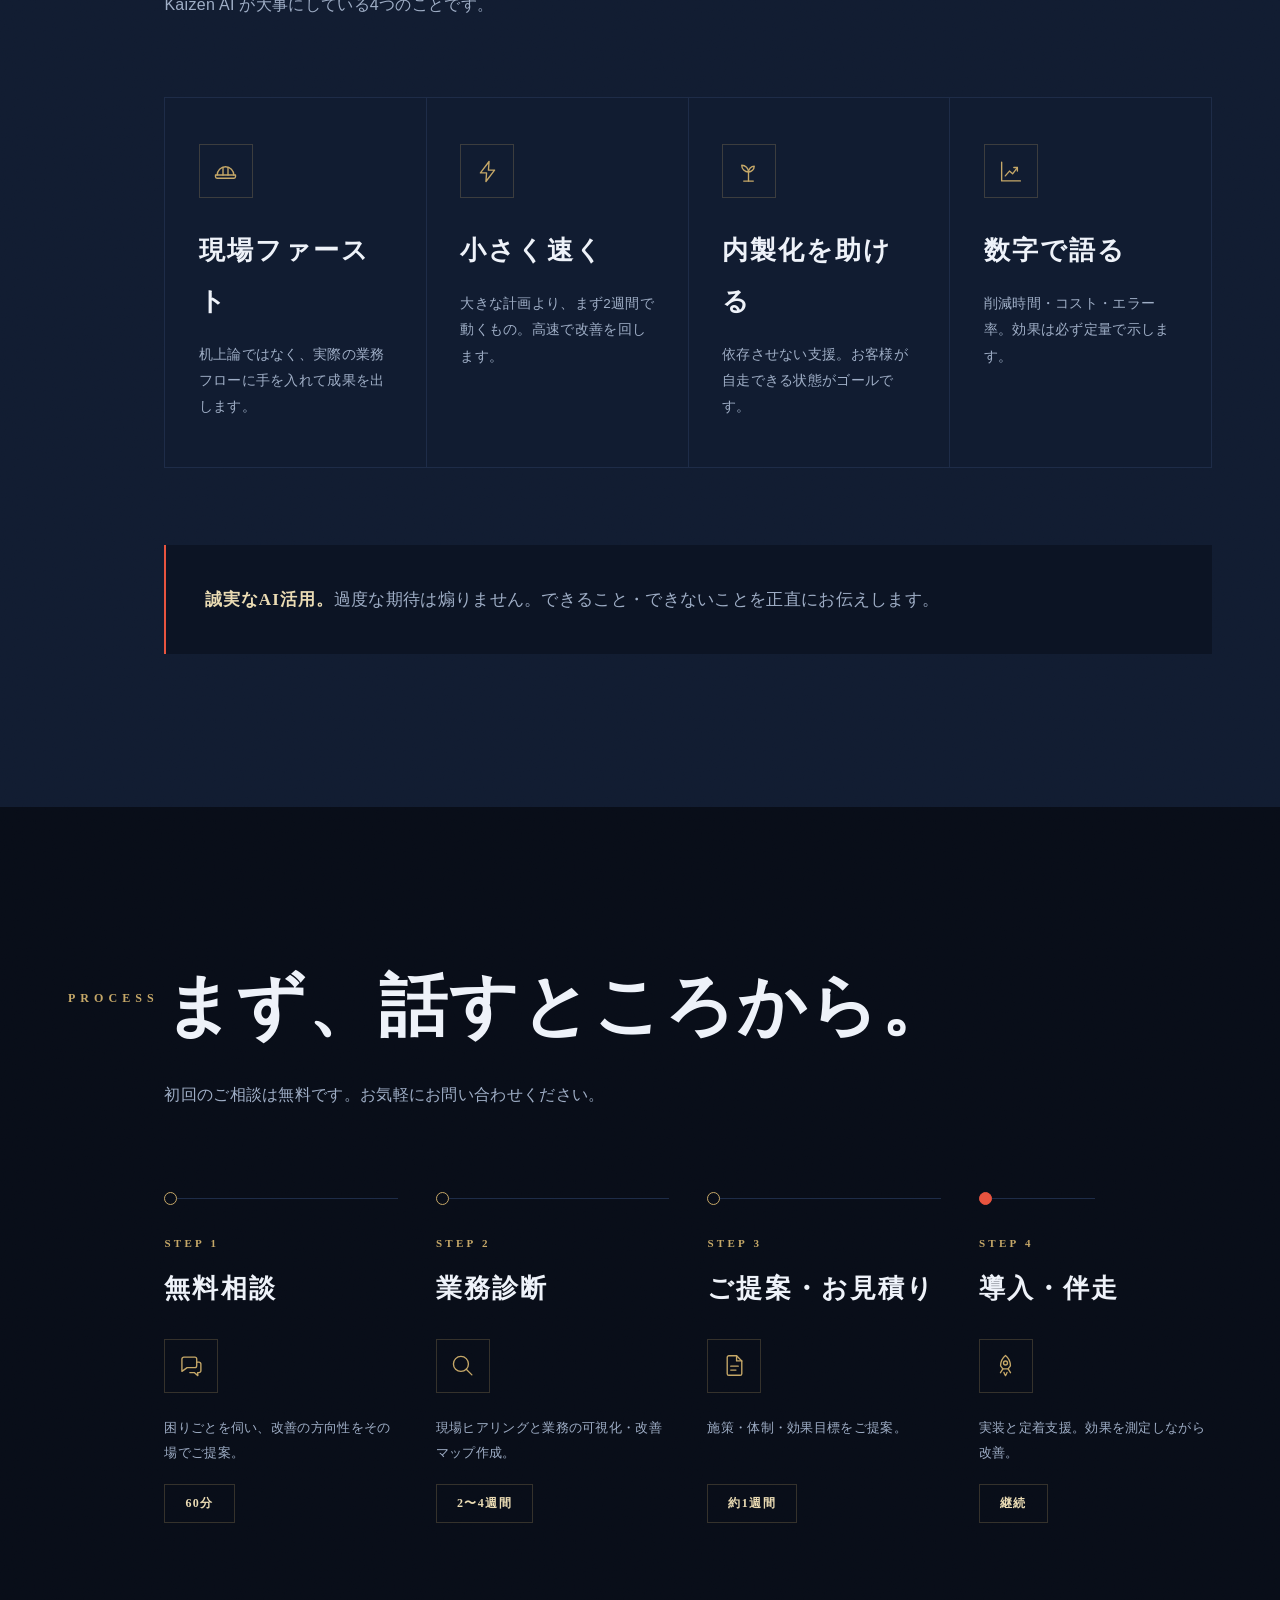
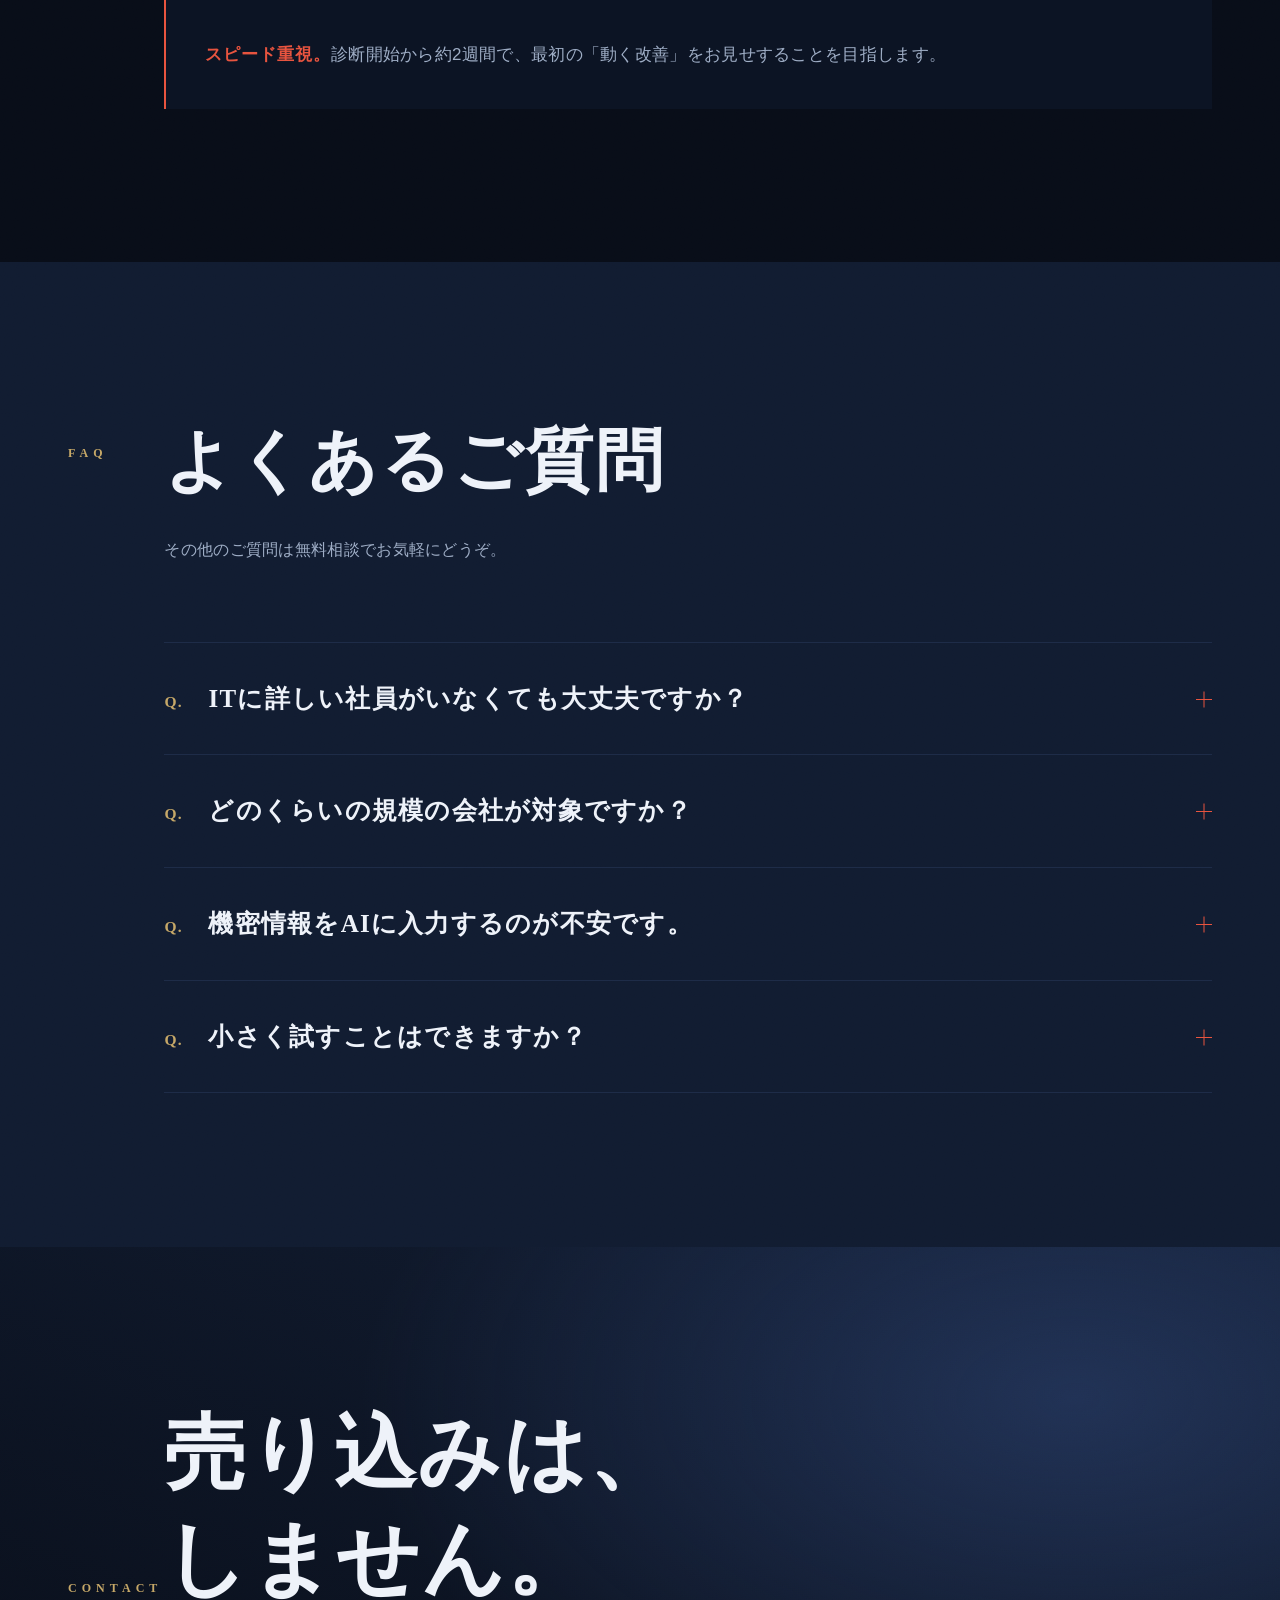
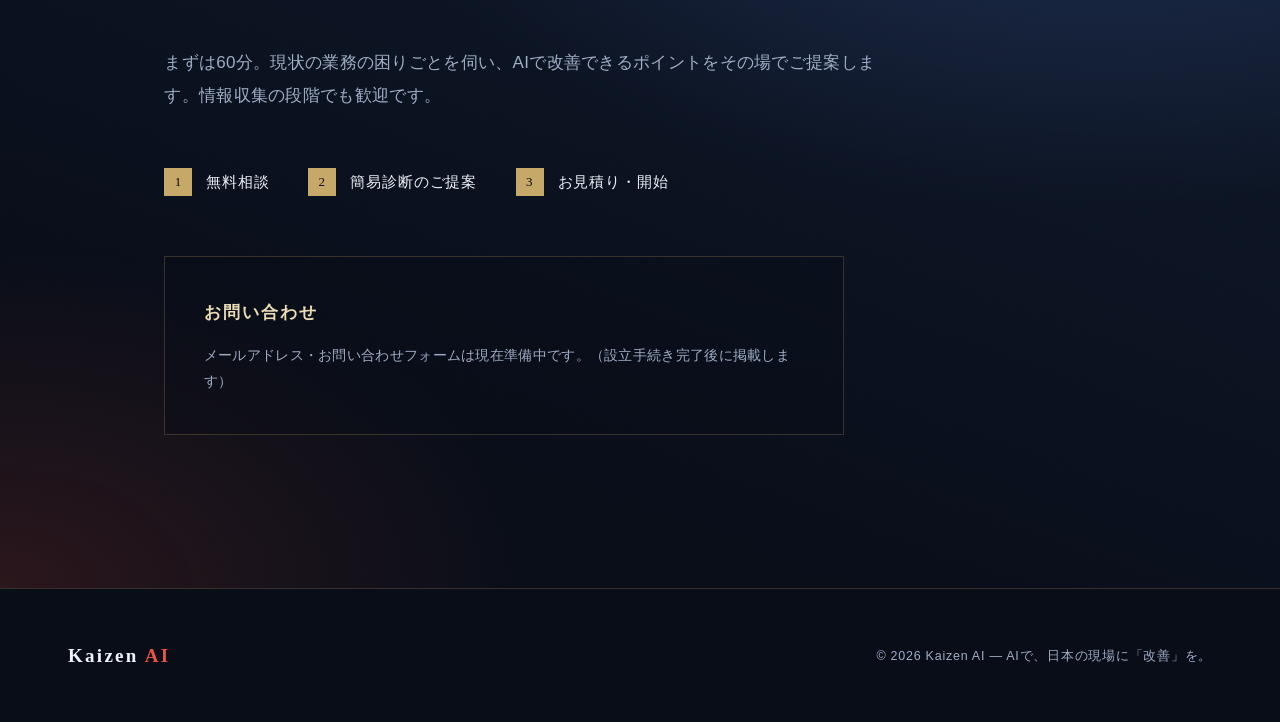
==== commit 0662a5c4: "Webサイト: 実例を3件に増やし、実装の流れを図で示す 追加した実例: - 議事録生成からCRM投入・Slack通知まで（kikitori）。会議の種類ごとに   プロンプトを用意し、テキスト／録音" ====
--- a/website/index.html
+++ b/website/index.html
@@ -256,24 +256,48 @@
     <div>
       <div data-rv>
         <h2 class="h2">たとえば、<br>こう変わります。</h2>
-        <p class="lead">実際に手がけた案件を1件と、想定モデルケースを4件。何をして、どこがどう変わるのかを、効果の「測り方」まで含めて書きました。</p>
+        <p class="lead">実際に手がけた案件を3件と、想定モデルケースを4件。何をして、どこがどう変わるのかを、効果の「測り方」まで含めて書きました。</p>
+      </div>
+      <div class="case-subhead" data-rv>
+        <h3>実例</h3><p>実際に手がけた案件です。</p>
+      </div>
+      <div class="case-grid cols-3" data-rv-group>
+        <a class="case-card" href="cases.html#case-dd">
+          <span class="case-badge real">実例</span>
+          <div class="seg">不動産開発（全国展開）</div>
+          <h3>用地のDD判定を、緯度経度から自動で埋める。</h3>
+          <div class="metric">
+            <span class="from">0項目</span><span class="to">9項目</span>
+            <span class="lb">座標だけで自動入力されるDD項目</span>
+          </div>
+          <div class="go">詳しく見る<svg class="ic"><use href="#i-arw"/></svg></div>
+        </a>
+        <a class="case-card" href="cases.html#case-minutes">
+          <span class="case-badge real">実例</span>
+          <div class="seg">kikitori</div>
+          <h3>議事録を書いても、CRMには入っていなかった。</h3>
+          <div class="metric">
+            <span class="from">2ステップ</span><span class="to">0</span>
+            <span class="lb">議事録作成後に人が行う操作</span>
+          </div>
+          <div class="go">詳しく見る<svg class="ic"><use href="#i-arw"/></svg></div>
+        </a>
+        <a class="case-card" href="cases.html#case-sales">
+          <span class="case-badge real">実例</span>
+          <div class="seg">営業部門</div>
+          <h3>提案の前の「下調べ」を、CRMと社内DBに任せる。</h3>
+          <div class="metric">
+            <span class="from">都度手作業</span><span class="to">自動</span>
+            <span class="lb">資料着手前の先方状況の整理</span>
+          </div>
+          <div class="go">詳しく見る<svg class="ic"><use href="#i-arw"/></svg></div>
+        </a>
+      </div>
+
+      <div class="case-subhead" data-rv>
+        <h3>想定モデルケース</h3><p>実在の顧客事例ではありません。試算です。</p>
       </div>
       <div class="case-grid" data-rv-group>
-        <a class="case-card case-feature" href="cases.html#case-dd">
-          <div>
-            <span class="case-badge real">実例</span>
-            <div class="seg">不動産開発（全国展開）</div>
-            <h3>用地のDD判定を、緯度経度から自動で埋める。</h3>
-            <p style="color:var(--tx-m);font-size:13.5px;max-width:52ch">Excelで手作業していた法規制・災害リスクの判定を、国土交通省「不動産情報ライブラリ」と座標から自動化。住所検索による最大716mのズレも解消しました。</p>
-          </div>
-          <div>
-            <div class="metric">
-              <span class="from">0項目</span><span class="to">9項目</span>
-              <span class="lb">座標だけで自動入力されるDD項目</span>
-            </div>
-            <div class="go">詳しく見る<svg class="ic"><use href="#i-arw"/></svg></div>
-          </div>
-        </a>
         <a class="case-card" href="cases.html#case-01">
           <span class="case-badge model">想定ケース</span>
           <div class="seg">Case 01 ／ 建設業</div>
@@ -315,9 +339,10 @@
           <div class="go">詳しく見る<svg class="ic"><use href="#i-arw"/></svg></div>
         </a>
       </div>
+
       <div class="disclaimer" data-rv>
         <span class="mark">Notice</span>
-        <div><b>「想定ケース」は実在の顧客事例ではありません。</b>サービス内容と一般的な業務量から組み立てた試算であり、成果を保証するものではありません。「実例」と記載した1件のみ、実際に手がけた案件です。<a href="cases.html" style="color:var(--kin-w)">前提と測り方はこちら</a>。</div>
+        <div><b>「想定ケース」は実在の顧客事例ではありません。</b>サービス内容と一般的な業務量から組み立てた試算であり、成果を保証するものではありません。「実例」と記載した3件のみ、実際に手がけた案件です。<a href="cases.html" style="color:var(--kin-w)">前提と測り方はこちら</a>。</div>
       </div>
     </div>
   </div>
--- a/website/assets/style.css
+++ b/website/assets/style.css
@@ -559,3 +559,30 @@
   font-size: clamp(24px, 3.2vw, 38px); letter-spacing: .05em; line-height: 1.45; margin-bottom: 18px;
 }
 .group-head p { color: var(--tx-m); font-size: 14.5px; max-width: 60ch; }
+
+/* --- 改善例の小見出し（実例／想定の2グループに分ける） --- */
+.case-subhead {
+  display: flex; align-items: baseline; gap: 18px; flex-wrap: wrap;
+  margin-bottom: 22px;
+}
+.case-subhead h3 {
+  font-family: var(--f-display); font-weight: 600;
+  font-size: clamp(19px, 2.2vw, 25px); letter-spacing: .06em;
+}
+.case-subhead p { color: var(--tx-m); font-size: 13px; }
+.case-subhead + .case-grid { margin-bottom: clamp(46px, 5vw, 72px); }
+/* 実例3件は3列。2列にすると1件余って空セルが出る */
+.case-grid.cols-3 { grid-template-columns: repeat(3, minmax(0, 1fr)); }
+@media (max-width: 900px) { .case-grid.cols-3 { grid-template-columns: 1fr; } }
+
+/* --- 実装フロー図 --- */
+.case-fig { margin: 0; }
+.case-fig .fig-wrap {
+  overflow-x: auto; border: 1px solid var(--rule-s);
+  background: var(--sumi-2); padding: clamp(20px, 2.6vw, 34px);
+}
+.case-fig svg { width: 100%; height: auto; color: var(--tx-m); min-width: 640px; }
+.case-fig figcaption {
+  margin-top: 16px; padding-left: 16px; border-left: 1px solid var(--rule);
+  font-size: 12.5px; color: var(--tx-m); max-width: 72ch;
+}
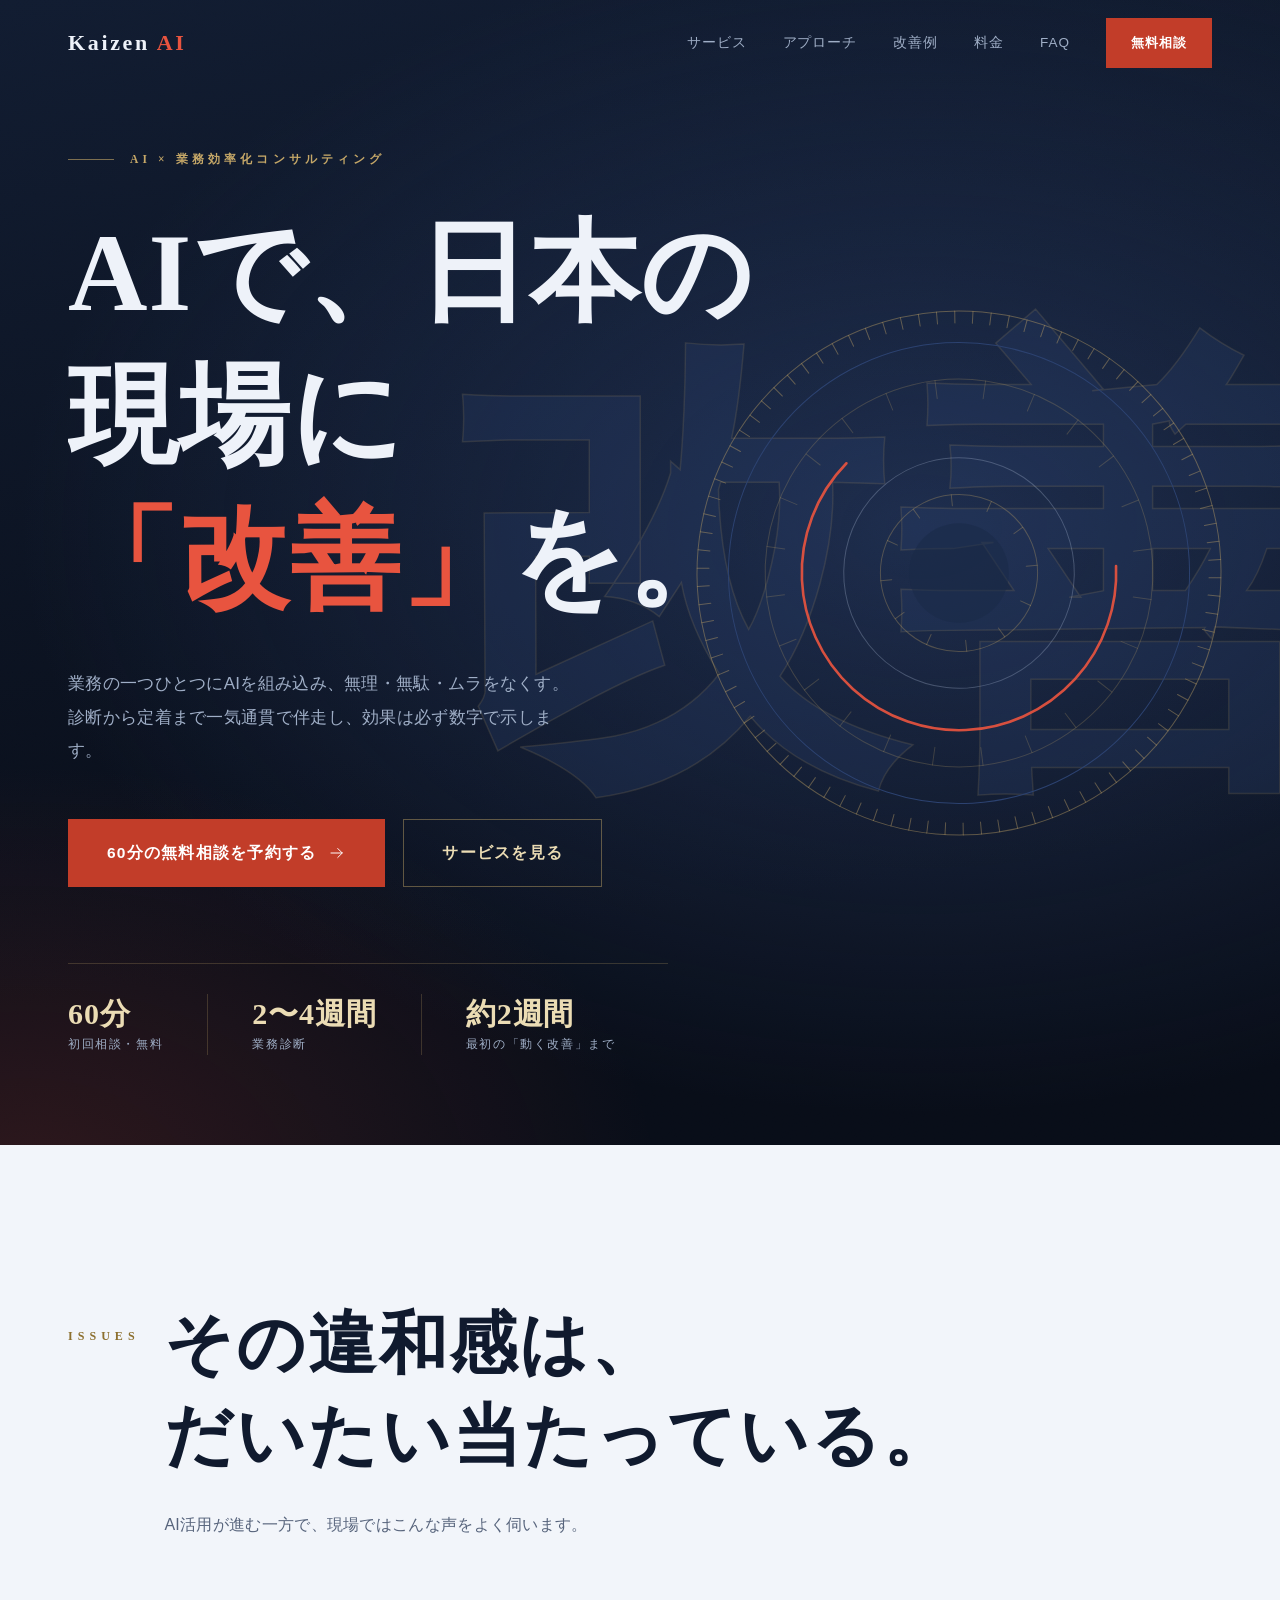
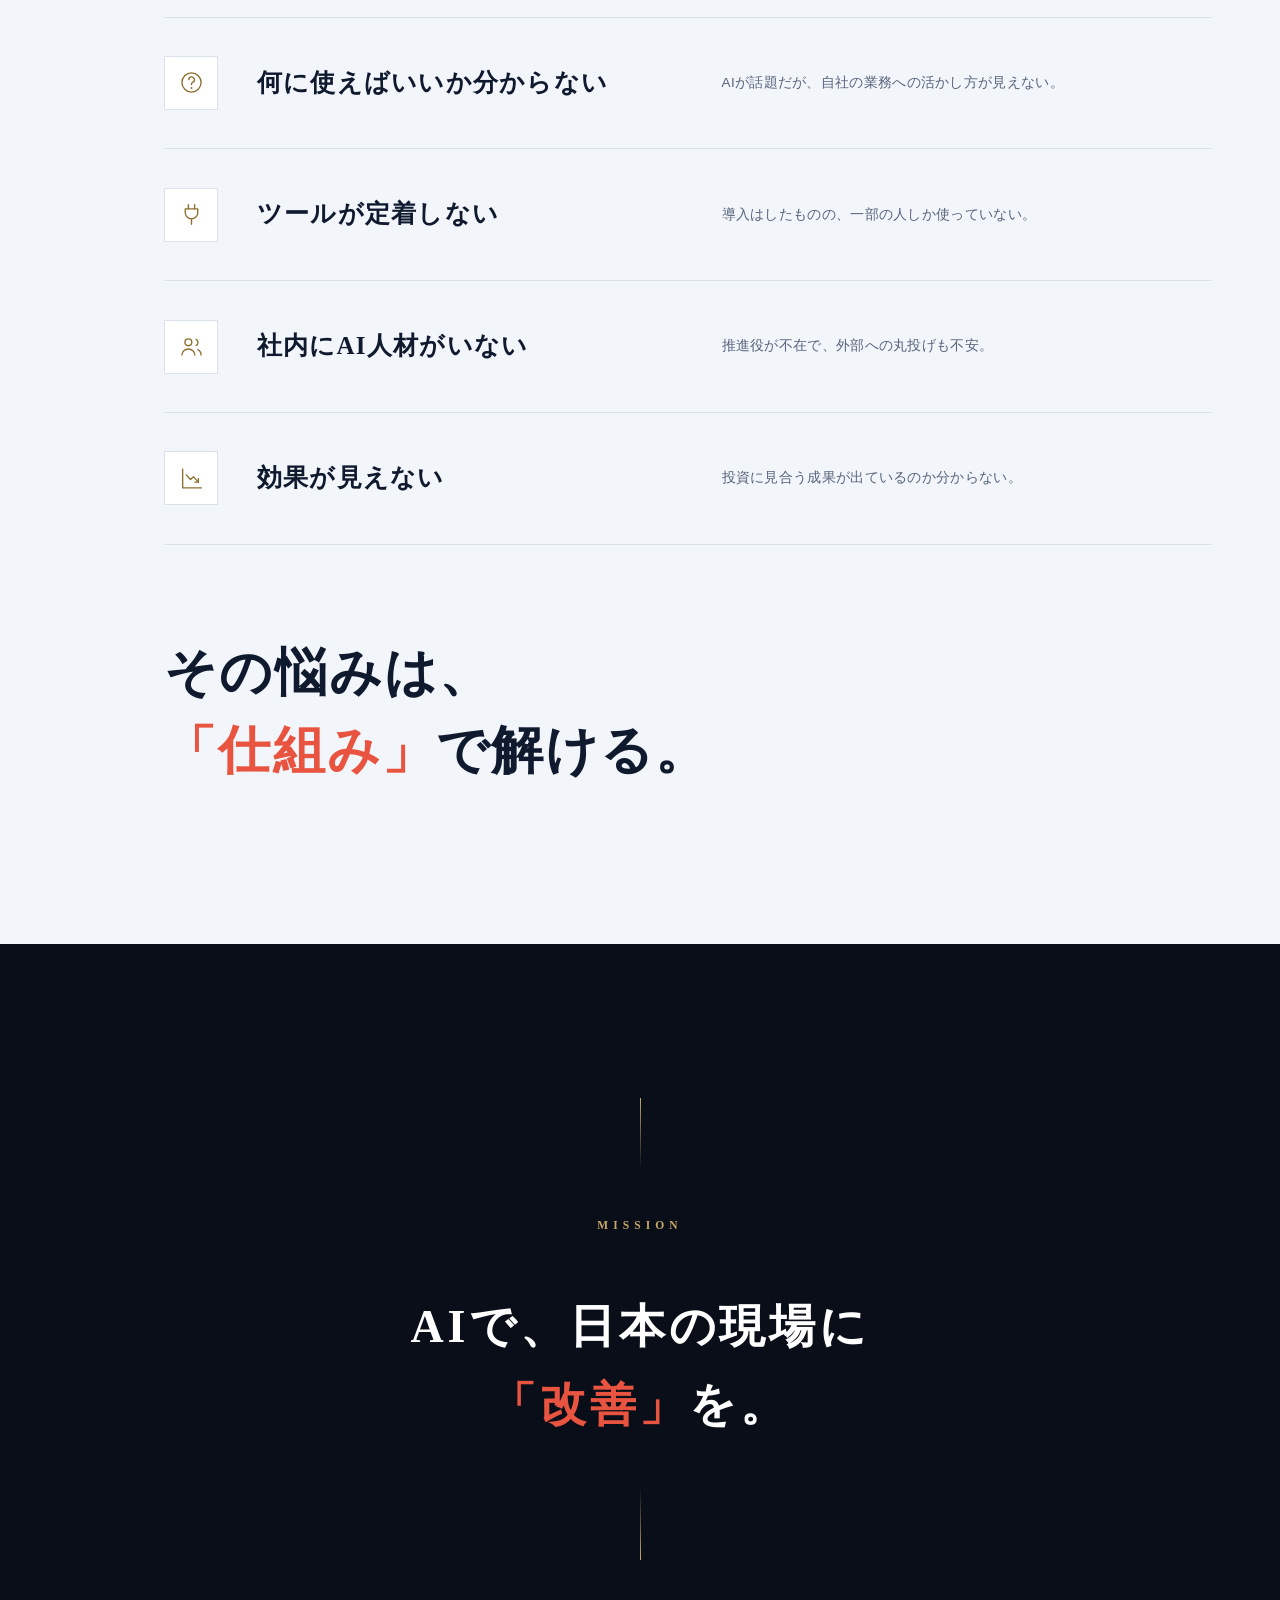
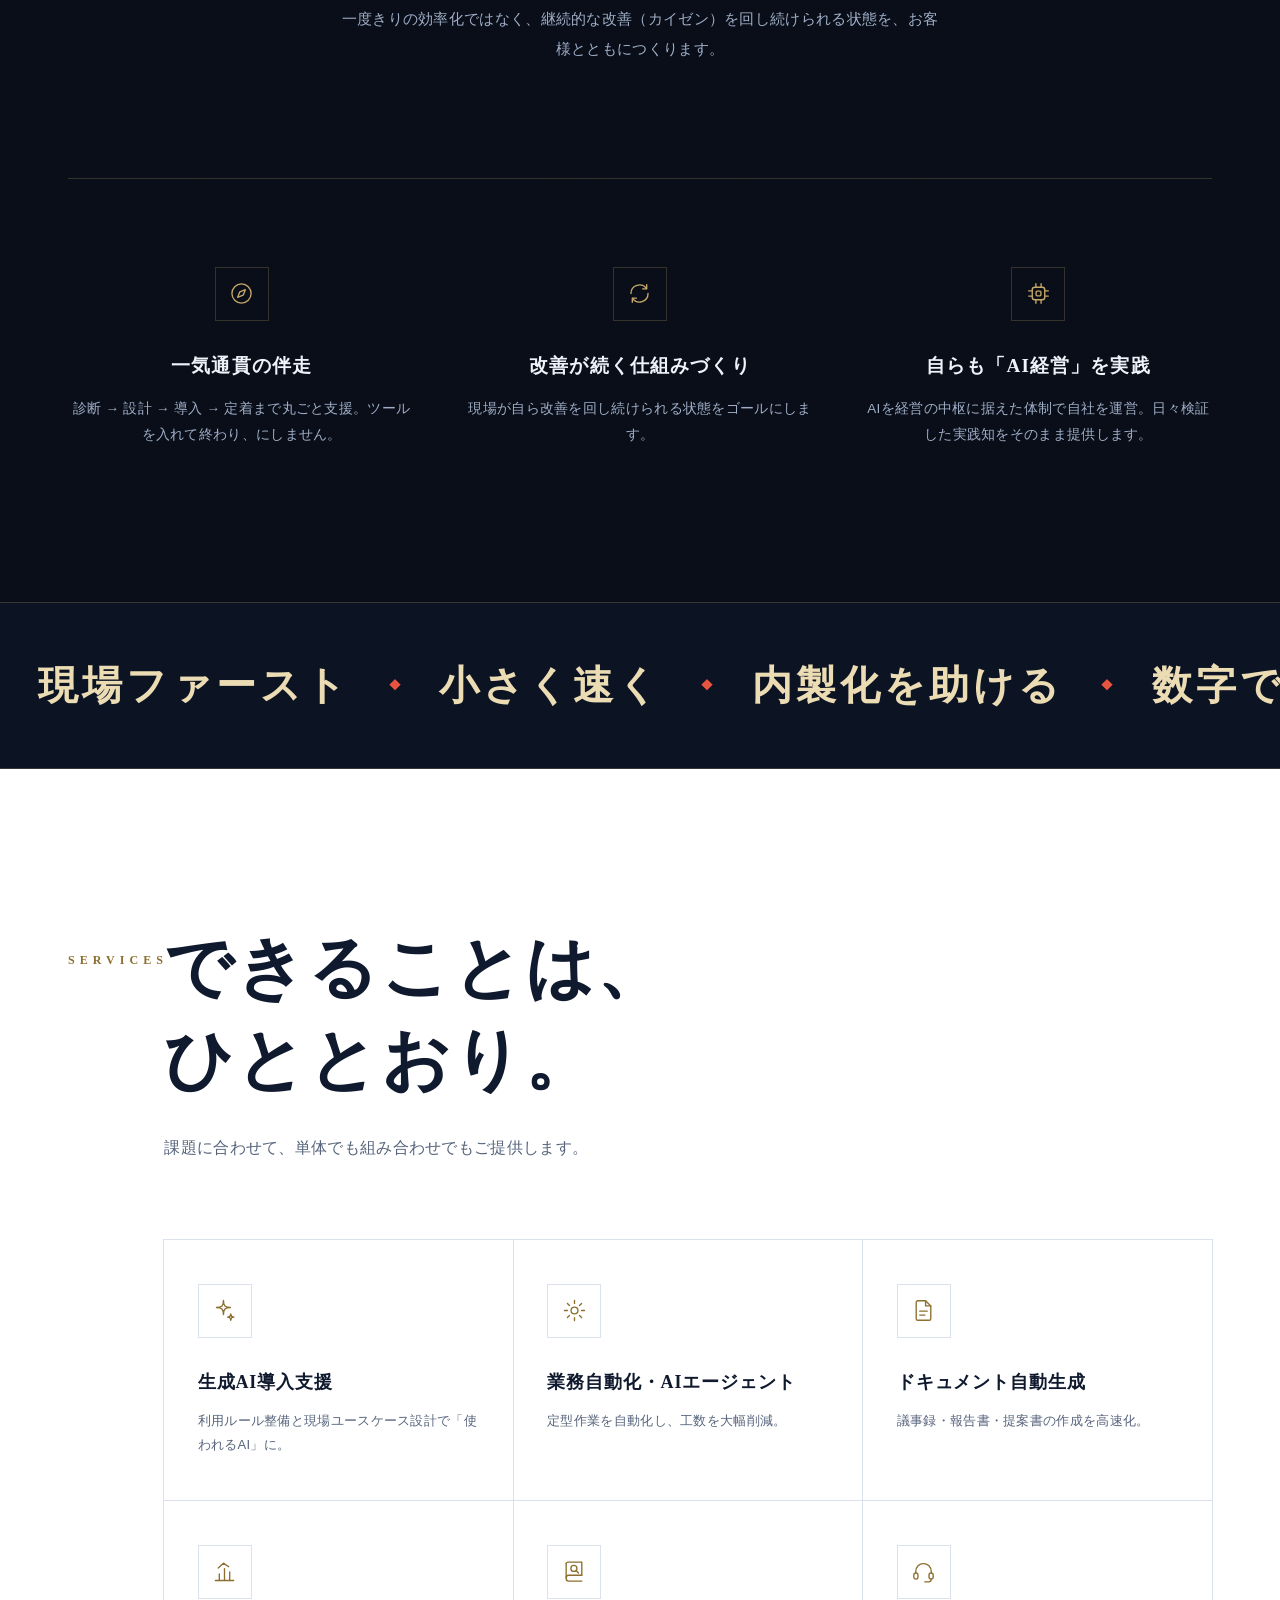
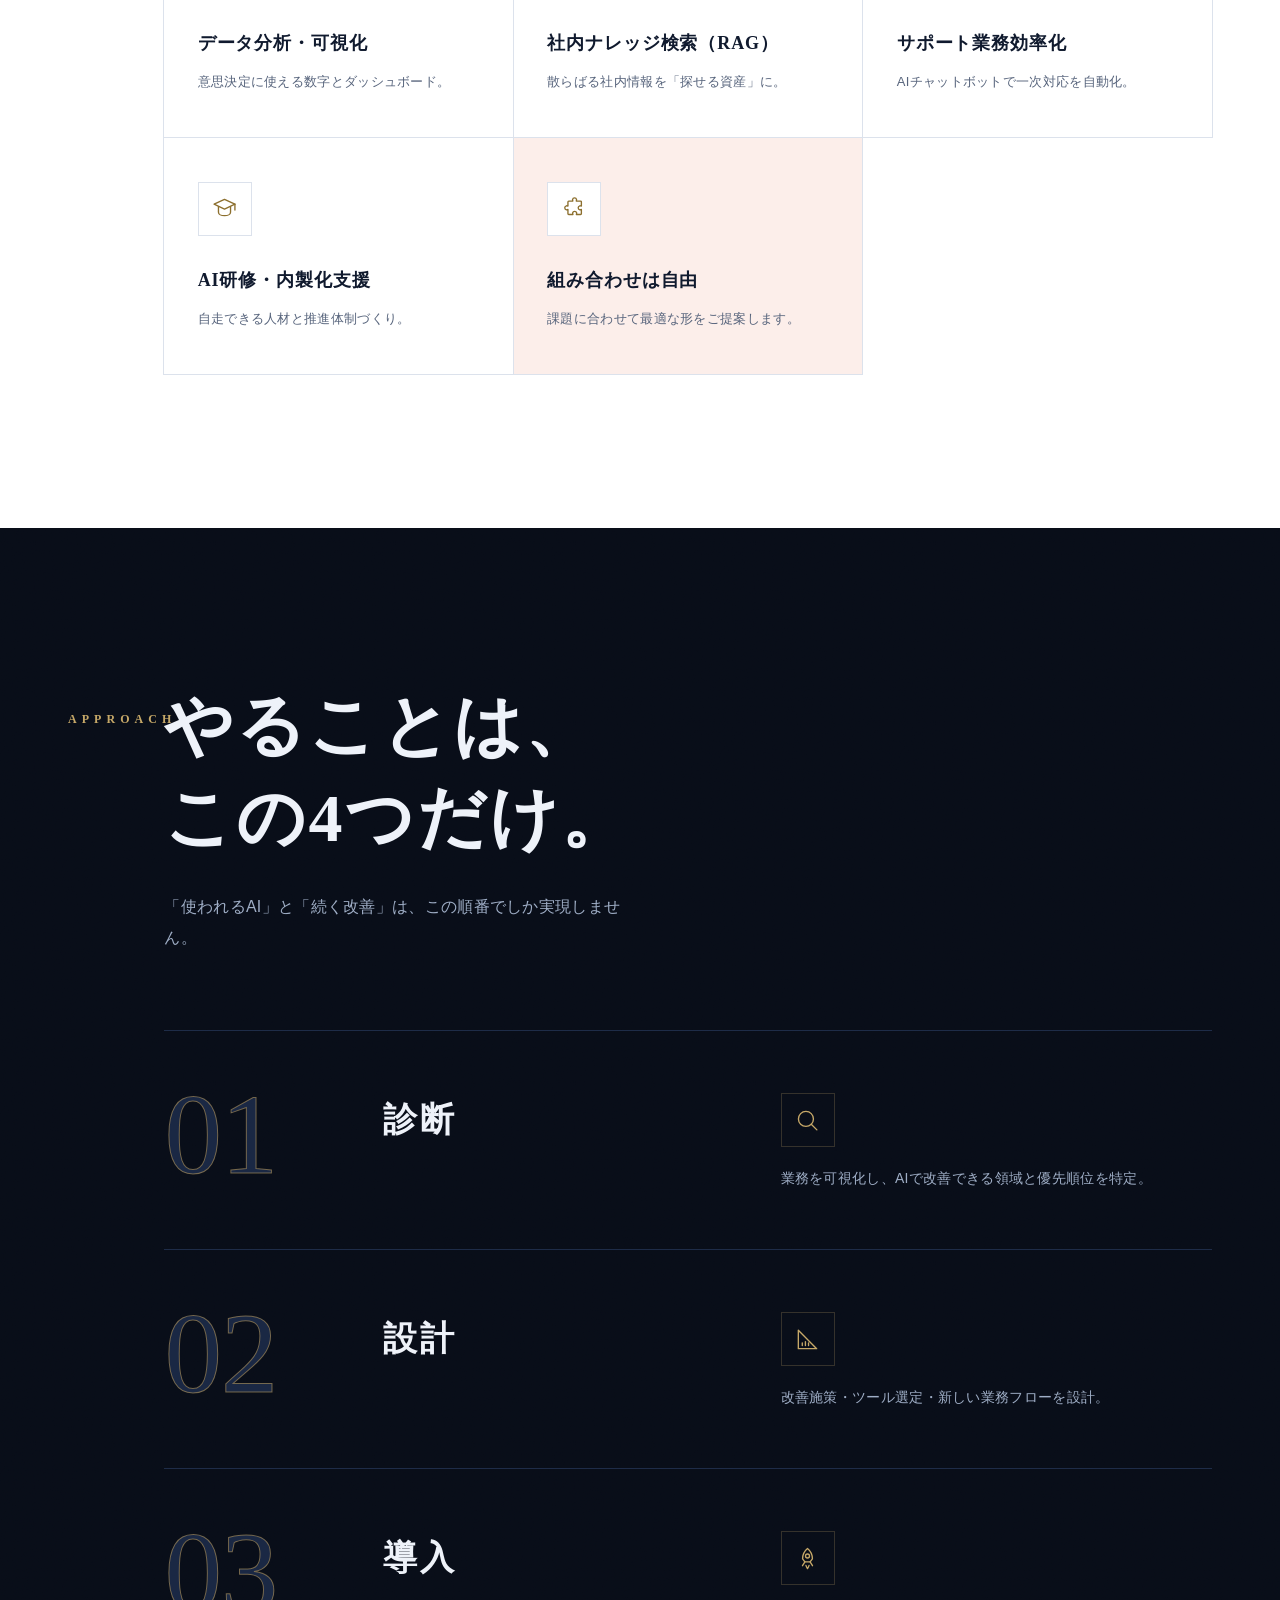
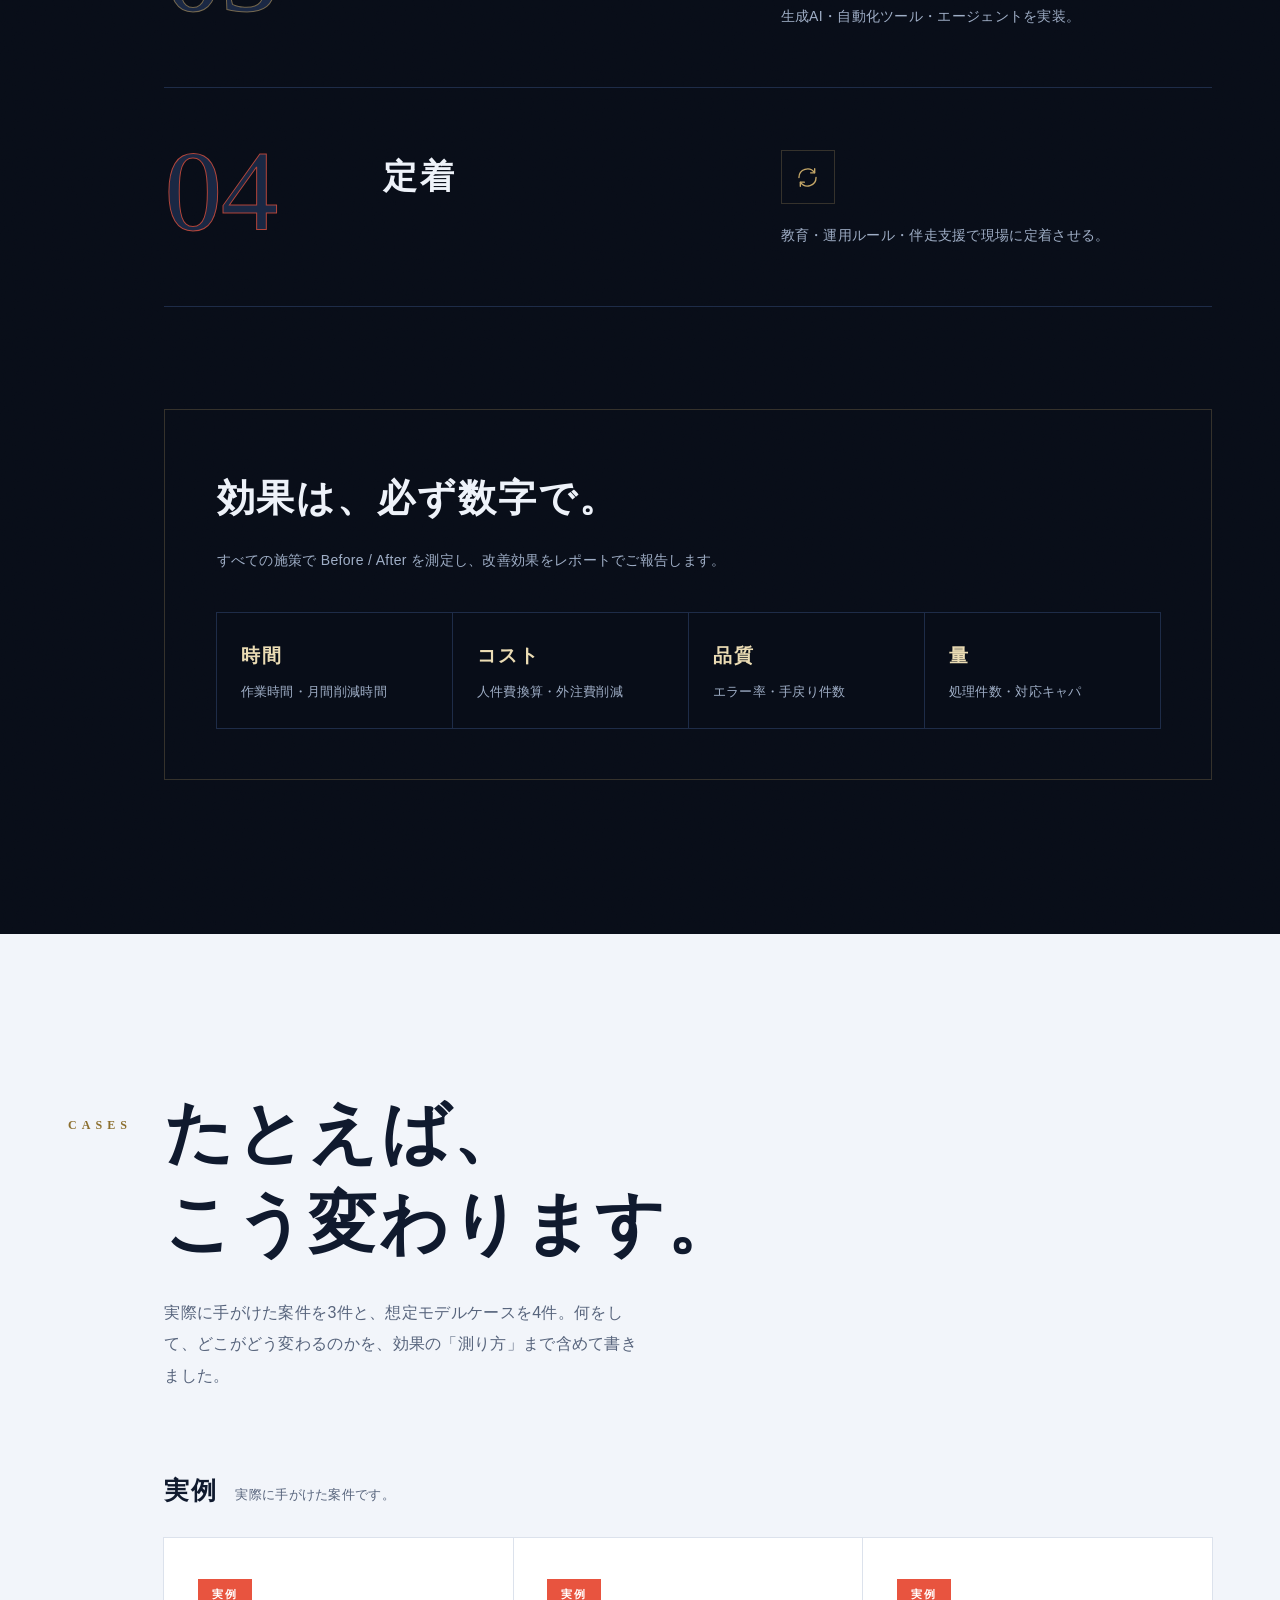
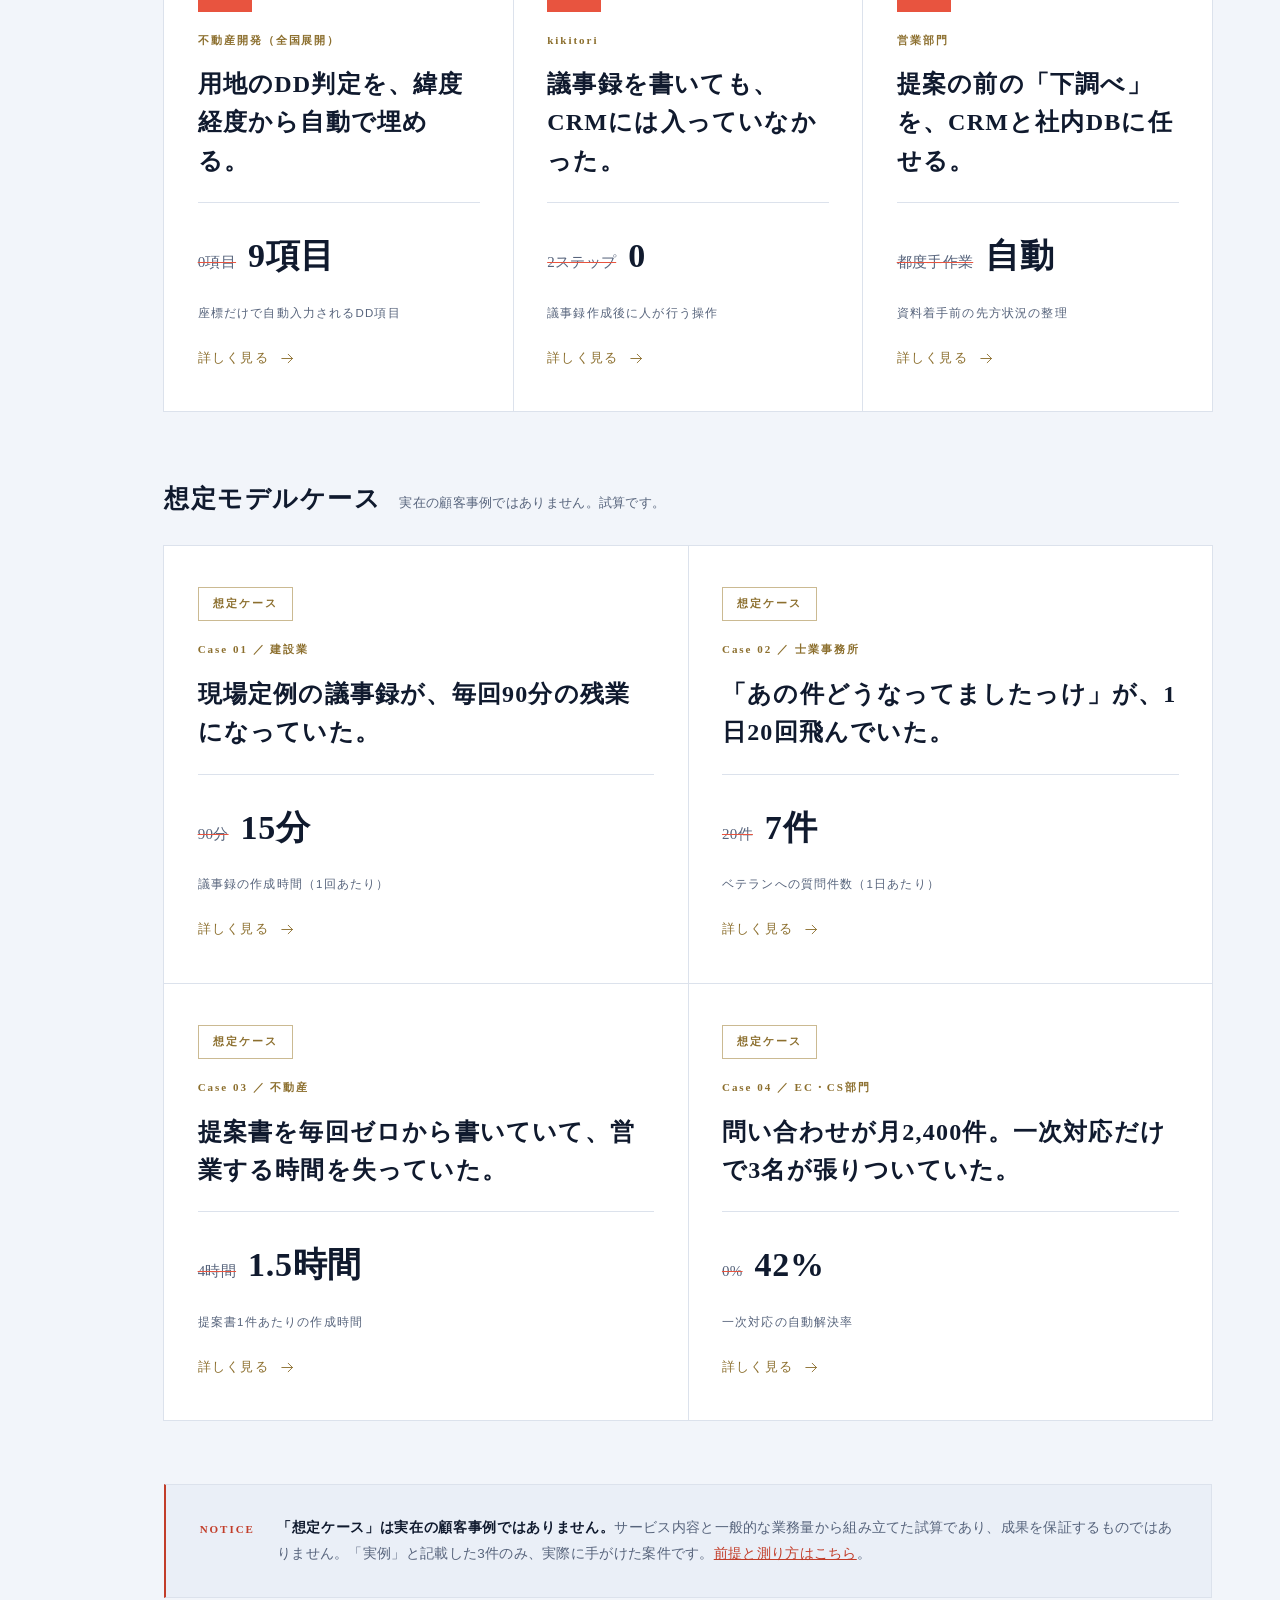
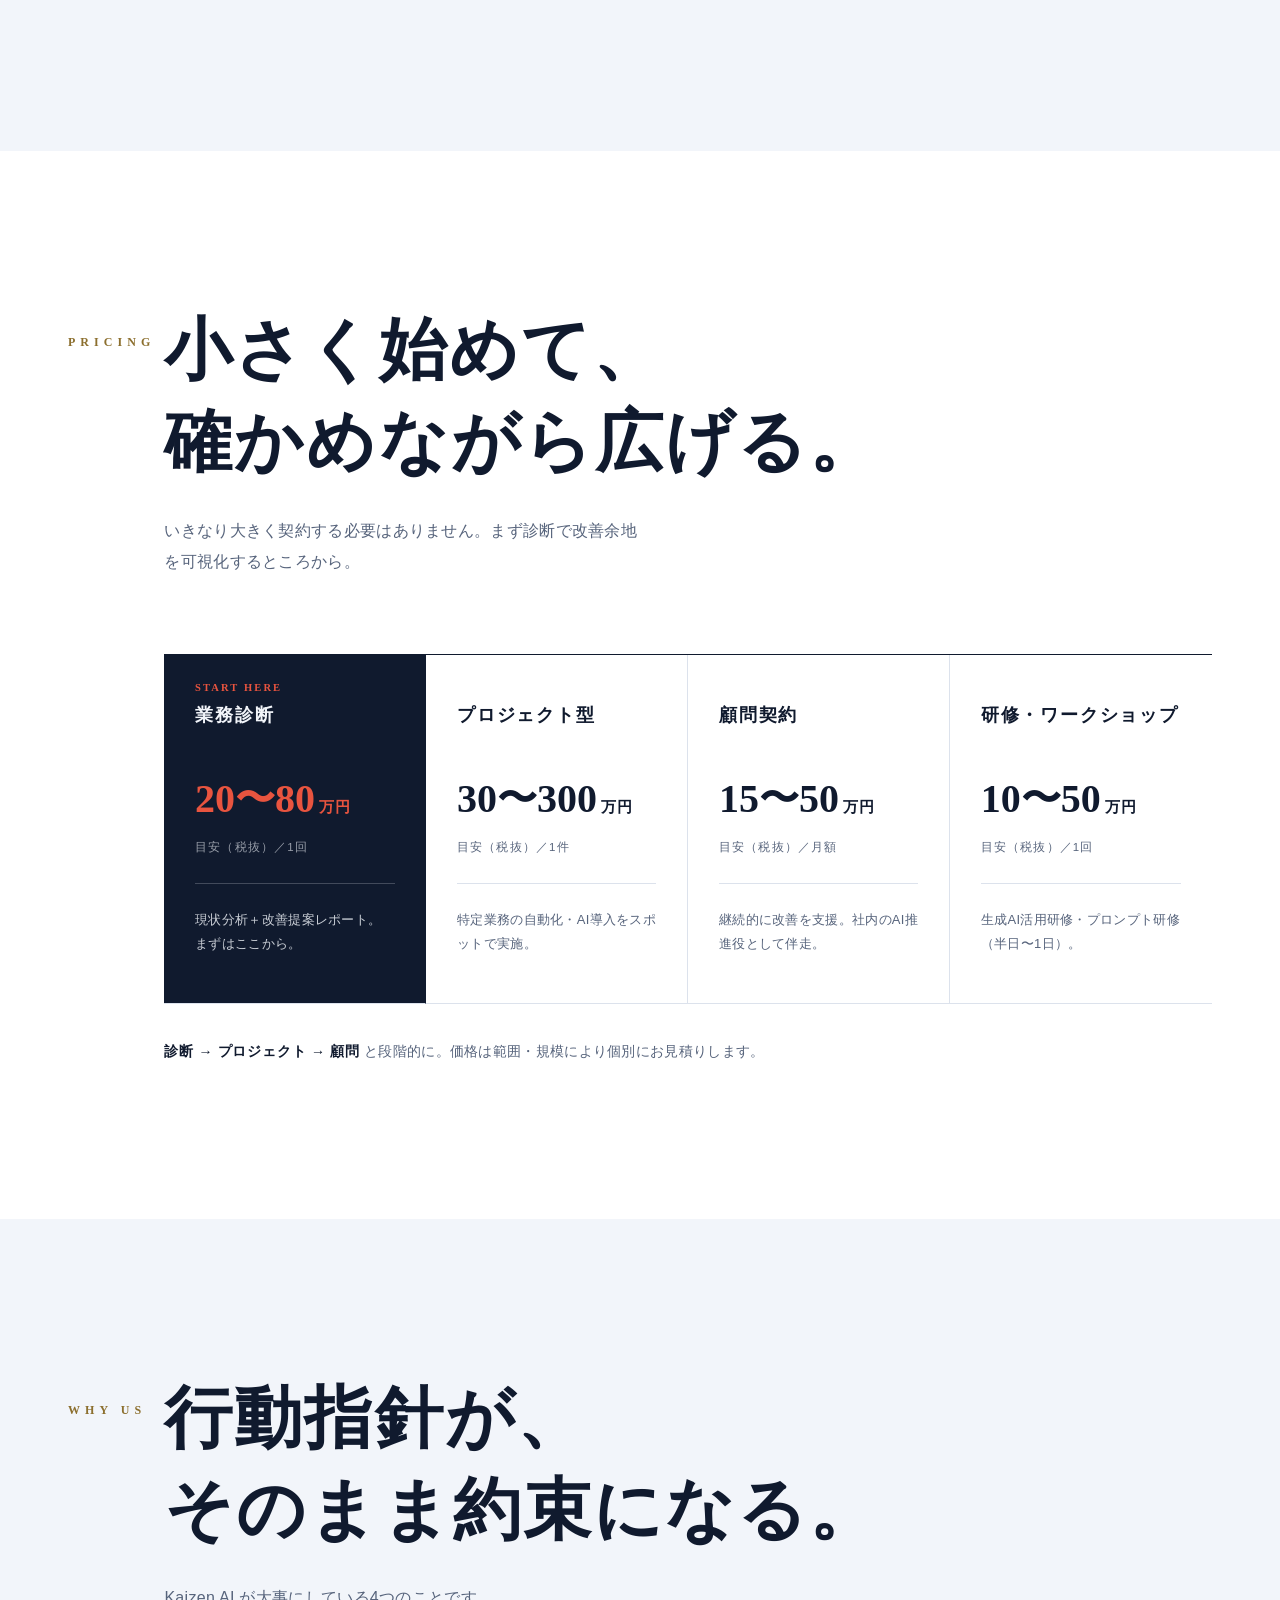
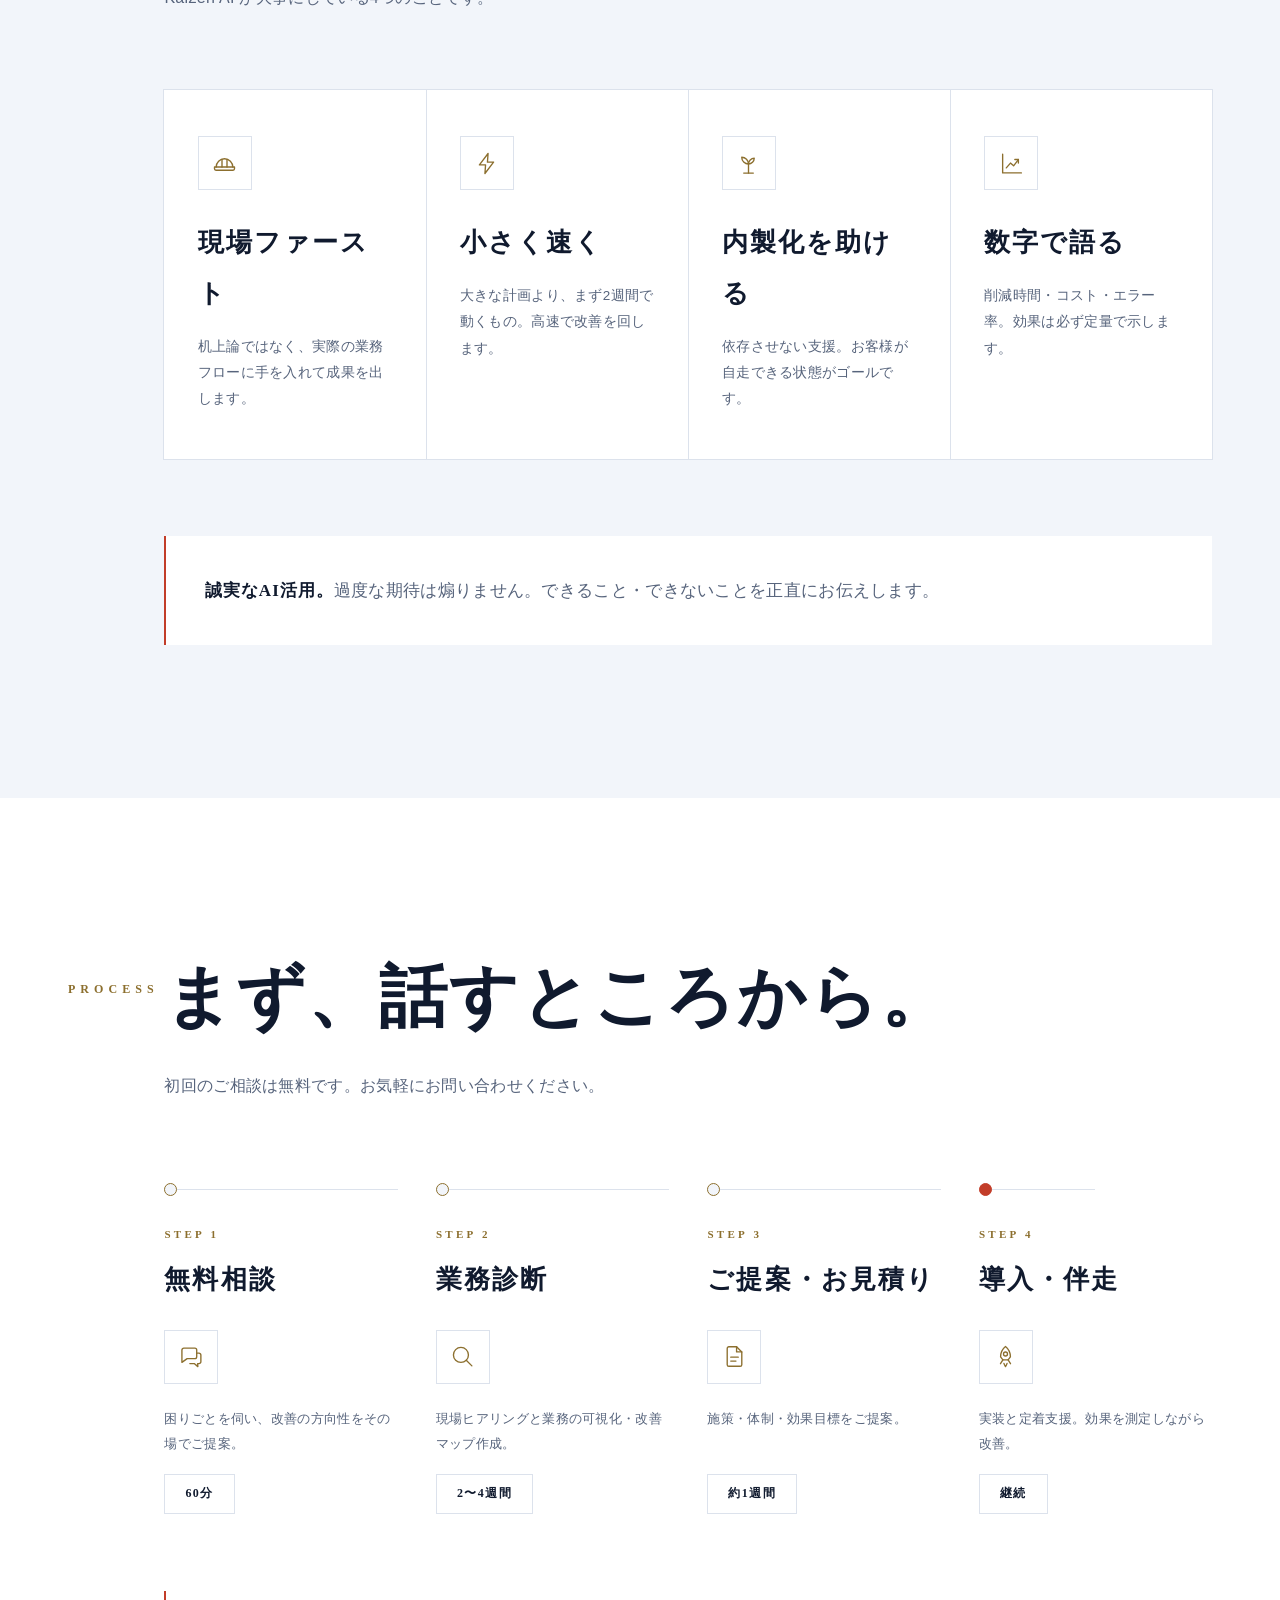
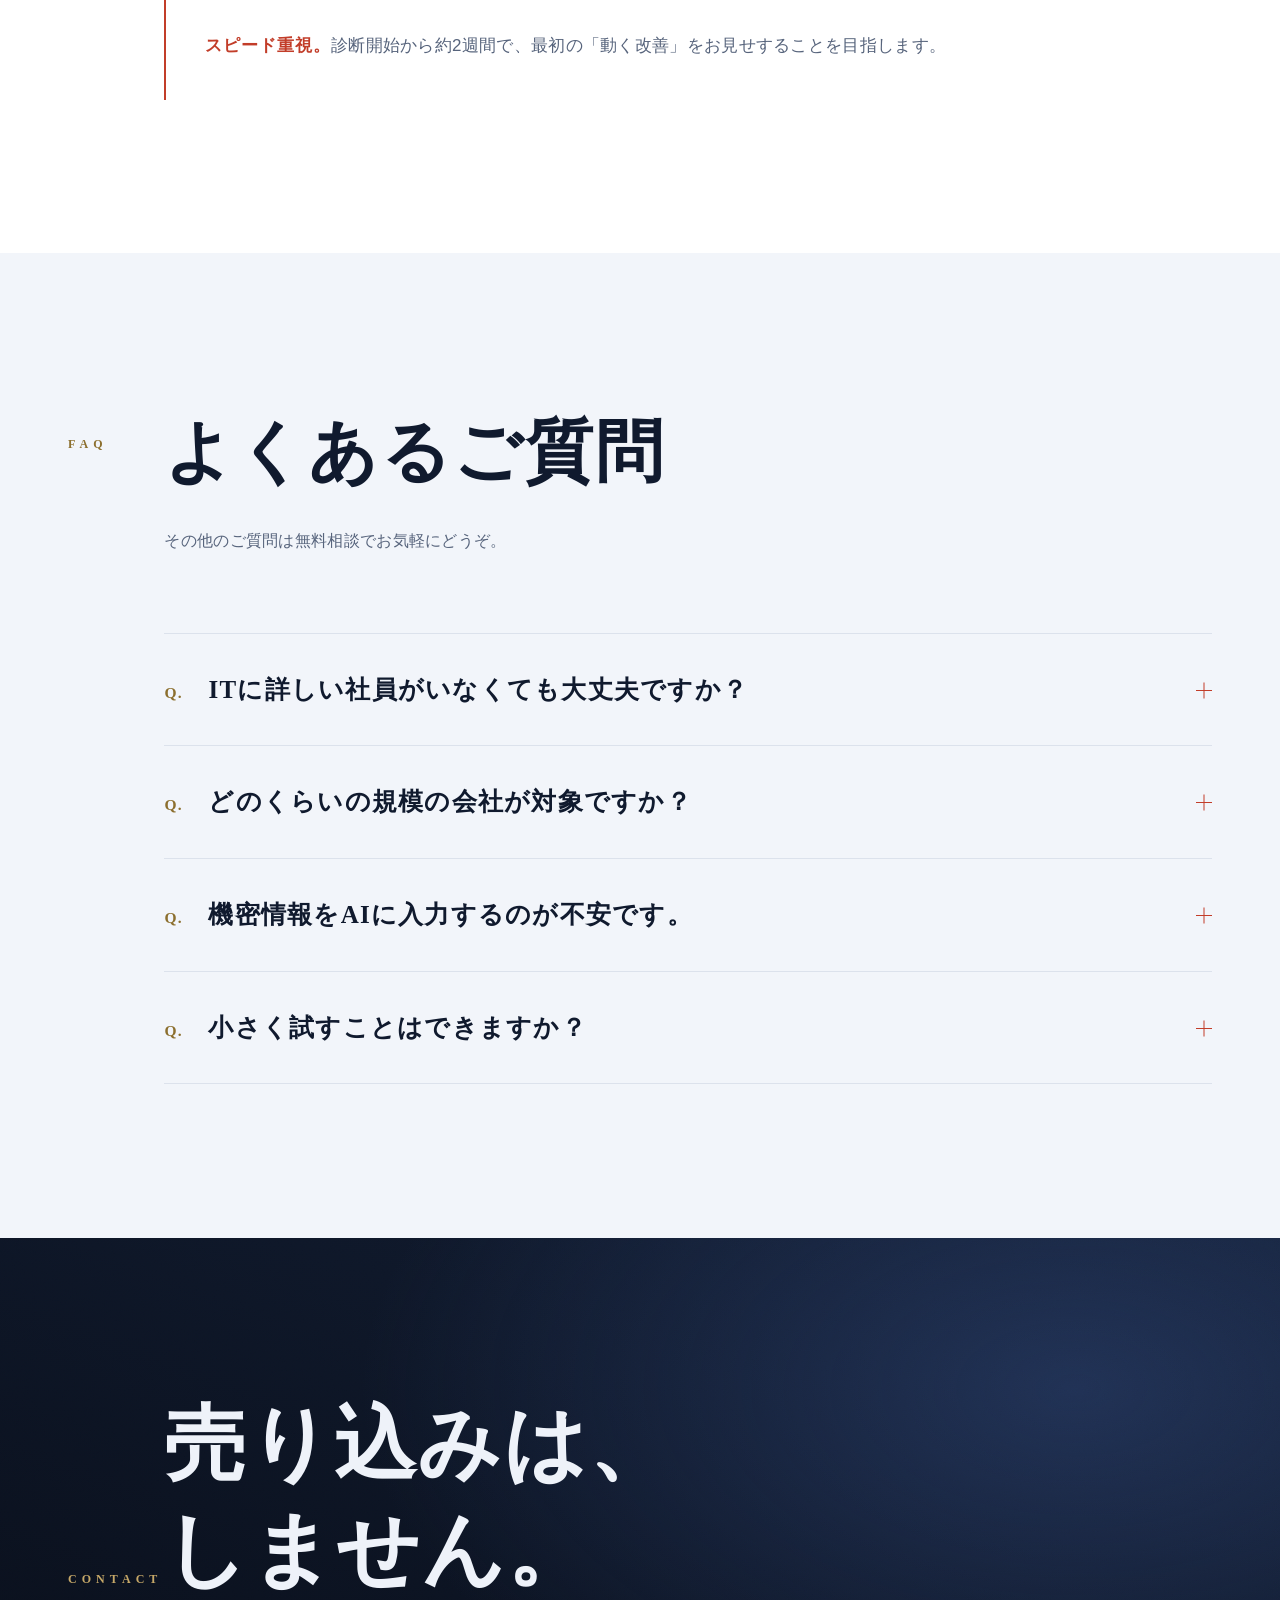
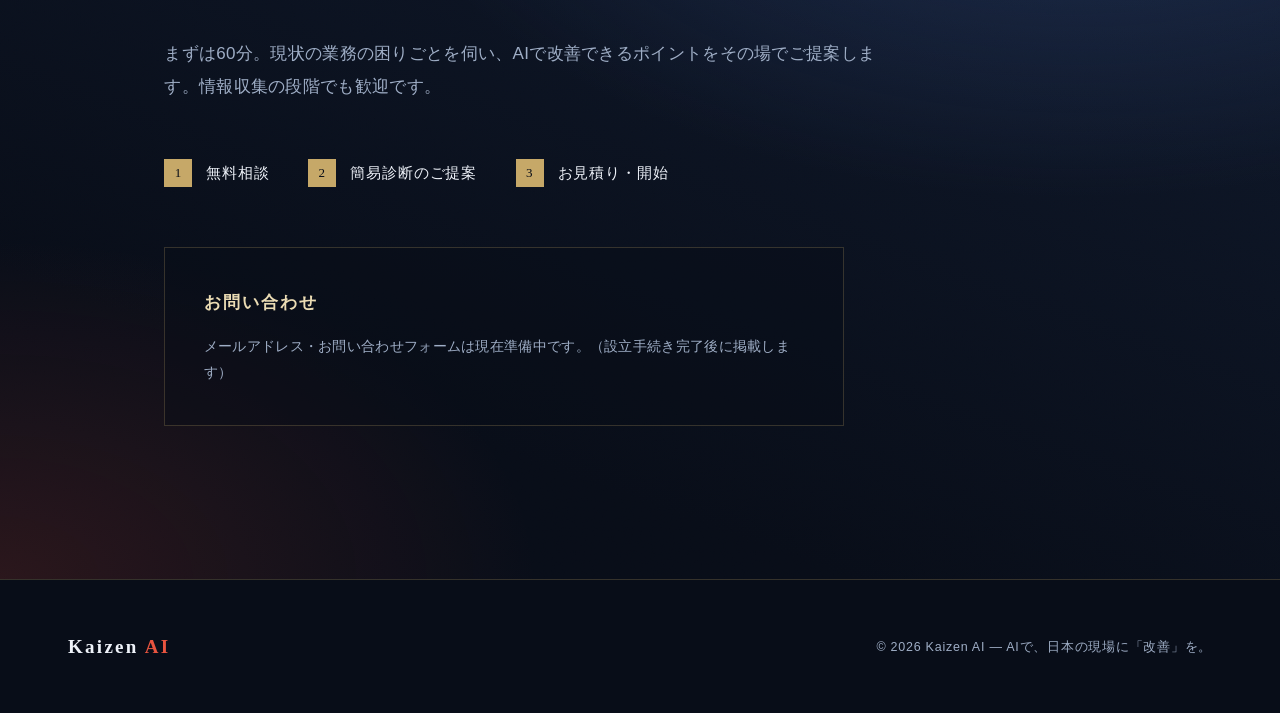
==== commit 2d0baa58: "Webサイト: 読ませるセクションを紙地に戻し、印刷対応を追加 配色を「暗は印象、明は情報」に組み直した。ヒーロー・ミッション・ 行動指針の帯・アプローチ・最終CTAは藍のまま、課題・サービス・改善例" ====
--- a/website/index.html
+++ b/website/index.html
@@ -90,7 +90,7 @@
 </div>
 
 <!-- ===================== 課題 ===================== -->
-<section class="band bg-ai grain">
+<section class="band bg-washi">
   <div class="wrap sec">
     <div class="rail"><div class="vlabel">Issues</div></div>
     <div>
@@ -169,7 +169,7 @@
 </div>
 
 <!-- ===================== サービス ===================== -->
-<section class="band bg-ai grain" id="services">
+<section class="band bg-paper" id="services">
   <div class="wrap sec">
     <div class="rail"><div class="vlabel">Services</div></div>
     <div>
@@ -250,7 +250,7 @@
 </section>
 
 <!-- ===================== 改善例 ===================== -->
-<section class="band bg-ai grain" id="cases">
+<section class="band bg-washi" id="cases">
   <div class="wrap sec">
     <div class="rail"><div class="vlabel">Cases</div></div>
     <div>
@@ -390,7 +390,7 @@
 </section>
 
 <!-- ===================== 選ばれる理由 ===================== -->
-<section class="band bg-ai grain">
+<section class="band bg-washi">
   <div class="wrap sec">
     <div class="rail"><div class="vlabel">Why us</div></div>
     <div>
@@ -422,7 +422,7 @@
 </section>
 
 <!-- ===================== ご依頼の流れ ===================== -->
-<section class="band bg-sumi grain" id="flow">
+<section class="band bg-paper" id="flow">
   <div class="wrap sec">
     <div class="rail"><div class="vlabel">Process</div></div>
     <div>
@@ -470,7 +470,7 @@
 </section>
 
 <!-- ===================== FAQ ===================== -->
-<section class="band bg-ai grain" id="faq">
+<section class="band bg-washi" id="faq">
   <div class="wrap sec">
     <div class="rail"><div class="vlabel">FAQ</div></div>
     <div>
--- a/website/assets/style.css
+++ b/website/assets/style.css
@@ -12,9 +12,12 @@
   --ai:     #111C31;
   --ai-2:   #1A2A47;
   --ai-3:   #2C4270;
-  /* 朱 */
-  --shu:    #E8543F;
-  --shu-d:  #C23D29;
+  /* 朱 — 面で塗るときは白文字とのコントラストが要るので濃い方を使う
+     #E8543F 白文字=3.64（基準4.5に不足）／#C23D29 白文字=5.26 */
+  --shu:     #E8543F;   /* 文字・罫・図の強調（藍地の上で4.68） */
+  --shu-d:   #C23D29;
+  --shu-btn: #C23D29;   /* ボタンの塗り（白文字5.26／藍地との面コントラスト3.24） */
+  --shu-btn-h: #A32F1C; /* ボタンのホバー */
   /* 真鍮 */
   --kin:    #C6A868;
   --kin-w:  #EBDCB4;
@@ -36,6 +39,7 @@
   --f-body: "Hiragino Kaku Gothic ProN", "Hiragino Sans", "Yu Gothic", YuGothic, "Meiryo", sans-serif;
   --f-lat: "Palatino Linotype", Palatino, "Book Antiqua", Georgia, serif;
   --ease: cubic-bezier(.19,.72,.28,1);
+  --fig-accent: var(--shu);   /* 図の強調色。明地では濃い朱に切り替える */
 }
 
 *, *::before, *::after { margin: 0; padding: 0; box-sizing: border-box; }
@@ -104,13 +108,13 @@
 .btn {
   display: inline-flex; align-items: center; gap: 12px;
   padding: 18px 38px; border: 1px solid transparent; border-radius: 0;
-  background: var(--shu); color: #fff; text-decoration: none;
-  font-weight: 700; font-size: 15px; letter-spacing: .08em;
+  background: var(--shu-btn); color: #fff; text-decoration: none;
+  font-weight: 700; font-size: 15.5px; letter-spacing: .08em;
   position: relative; overflow: hidden;
   transition: transform .4s var(--ease), box-shadow .4s var(--ease);
 }
 .btn::before {
-  content: ""; position: absolute; inset: 0; background: var(--shu-d);
+  content: ""; position: absolute; inset: 0; background: var(--shu-btn-h);
   transform: scaleX(0); transform-origin: left; transition: transform .45s var(--ease);
 }
 .btn > * { position: relative; z-index: 1; }
@@ -466,7 +470,8 @@
 .case-card::before { content: ""; position: absolute; inset: 0; background: var(--ai-2); transform: translateY(101%); transition: transform .5s var(--ease); z-index: 0; }
 .case-card > * { position: relative; z-index: 1; }
 .case-card:hover::before { transform: none; }
-.case-card .seg { font-family: var(--f-lat); font-size: 11px; font-weight: 700; letter-spacing: .22em; text-transform: uppercase; color: var(--kin); }
+/* 固有名詞（kikitori 等）を大文字化しないため text-transform は使わない */
+.case-card .seg { font-family: var(--f-lat); font-size: 11px; font-weight: 700; letter-spacing: .18em; color: var(--kin); }
 .case-card h3 { font-family: var(--f-display); font-weight: 600; font-size: clamp(19px, 2.2vw, 24px); letter-spacing: .05em; line-height: 1.6; margin: 14px 0 22px; }
 .case-card .metric { display: flex; align-items: baseline; gap: 12px; flex-wrap: wrap; padding-top: 20px; border-top: 1px solid var(--rule-s); margin-top: auto; }
 .case-card .metric .from { font-family: var(--f-lat); font-size: 15px; color: var(--tx-m); text-decoration: line-through; text-decoration-color: var(--shu); font-variant-numeric: tabular-nums; }
@@ -586,3 +591,205 @@
   margin-top: 16px; padding-left: 16px; border-left: 1px solid var(--rule);
   font-size: 12.5px; color: var(--tx-m); max-width: 72ch;
 }
+
+/* ==========================================================================
+   明地のセクション
+   「暗は印象、明は情報」— ヒーロー／ミッション／行動指針の帯／アプローチ／
+   最終CTA は暗いまま、読ませるセクションは紙地に置く。
+   暗地用の定義には触れず、明地のときだけ上書きする加算方式。
+   ========================================================================== */
+.bg-washi { background: var(--washi); color: var(--tx-l); }
+.bg-paper { background: var(--paper); color: var(--tx-l); }
+.bg-washi.grain::before, .bg-paper.grain::before { display: none; }
+
+/* 共通 */
+.bg-washi .h2, .bg-paper .h2 { color: var(--tx-l); }
+.bg-washi .lead, .bg-paper .lead { color: var(--tx-lm); }
+.bg-washi .vlabel, .bg-paper .vlabel { color: var(--kin-l); }
+.bg-washi .ic-box, .bg-paper .ic-box { border-color: var(--rule-l); color: var(--kin-l); background: var(--paper); }
+
+/* 課題 */
+.bg-washi .pain-list, .bg-paper .pain-list { border-top-color: var(--rule-l); }
+.bg-washi .pain-row, .bg-paper .pain-row { border-bottom-color: var(--rule-l); }
+.bg-washi .pain-row:hover, .bg-paper .pain-row:hover { background: rgba(16,26,46,.03); }
+.bg-washi .pain-row p, .bg-paper .pain-row p { color: var(--tx-lm); }
+
+/* サービス */
+.bg-washi .svc-grid, .bg-paper .svc-grid { background: var(--rule-l); border-color: var(--rule-l); }
+.bg-washi .svc-card, .bg-paper .svc-card { background: var(--paper); }
+.bg-washi .svc-card.is-open, .bg-paper .svc-card.is-open { background: #FCEEEA; }
+.bg-washi .svc-card p, .bg-paper .svc-card p { color: var(--tx-lm); }
+.bg-washi .svc-card:hover h3, .bg-paper .svc-card:hover h3 { color: #fff; }
+
+/* 改善例カード */
+.bg-washi .case-grid, .bg-paper .case-grid { background: var(--rule-l); border-color: var(--rule-l); }
+.bg-washi .case-card, .bg-paper .case-card { background: var(--paper); }
+.bg-washi .case-card::before, .bg-paper .case-card::before { background: #F7F9FD; }
+.bg-washi .case-card .seg, .bg-paper .case-card .seg { color: var(--kin-l); }
+.bg-washi .case-card .metric, .bg-paper .case-card .metric { border-top-color: var(--rule-l); }
+.bg-washi .case-card .from, .bg-paper .case-card .from { color: var(--tx-lm); }
+.bg-washi .case-card .to, .bg-paper .case-card .to { color: var(--tx-l); }
+.bg-washi .case-card .lb, .bg-paper .case-card .lb { color: var(--tx-lm); }
+.bg-washi .case-card .go, .bg-paper .case-card .go { color: var(--kin-l); }
+.bg-washi .case-subhead p, .bg-paper .case-subhead p { color: var(--tx-lm); }
+.bg-washi .case-badge.model, .bg-paper .case-badge.model { border-color: #CBBA92; color: var(--kin-l); }
+
+/* 注意書き */
+.bg-washi .disclaimer, .bg-paper .disclaimer { background: #EAEFF7; border-color: var(--rule-l); border-left-color: var(--shu-btn); color: var(--tx-lm); }
+.bg-washi .disclaimer .mark, .bg-paper .disclaimer .mark { color: var(--shu-btn); }
+.bg-washi .disclaimer b, .bg-paper .disclaimer b { color: var(--tx-l); }
+.bg-washi .disclaimer a, .bg-paper .disclaimer a { color: var(--shu-btn) !important; }
+
+/* 選ばれる理由 */
+.bg-washi .reason-grid, .bg-paper .reason-grid { background: var(--rule-l); border-color: var(--rule-l); }
+.bg-washi .reason, .bg-paper .reason { background: var(--paper); }
+.bg-washi .reason p, .bg-paper .reason p { color: var(--tx-lm); }
+.bg-washi .honesty, .bg-paper .honesty { background: var(--paper); border-left-color: var(--shu-btn); color: var(--tx-lm); }
+.bg-washi .honesty b, .bg-paper .honesty b { color: var(--tx-l); }
+
+/* ご依頼の流れ */
+.bg-washi .flow-item::before, .bg-paper .flow-item::before { background: var(--rule-l); }
+.bg-washi .flow-item .node, .bg-paper .flow-item .node { background: var(--washi); border-color: var(--kin-l); }
+.bg-washi .flow-item.last .node, .bg-paper .flow-item.last .node { background: var(--shu-btn); border-color: var(--shu-btn); }
+.bg-washi .flow-item .stepno, .bg-paper .flow-item .stepno { color: var(--kin-l); }
+.bg-washi .flow-item p, .bg-paper .flow-item p { color: var(--tx-lm); }
+.bg-washi .flow-item .dur, .bg-paper .flow-item .dur { color: var(--tx-l); border-color: var(--rule-l); background: var(--paper); }
+.bg-washi .speed, .bg-paper .speed { background: var(--paper); border-left-color: var(--shu-btn); color: var(--tx-lm); }
+.bg-washi .speed b, .bg-paper .speed b { color: var(--shu-btn); }
+
+/* FAQ */
+.bg-washi .faq-list, .bg-paper .faq-list { border-top-color: var(--rule-l); }
+.bg-washi .faq-list details, .bg-paper .faq-list details { border-bottom-color: var(--rule-l); }
+.bg-washi .faq-list summary:hover, .bg-paper .faq-list summary:hover { color: var(--shu-btn); }
+.bg-washi .faq-list summary .q, .bg-paper .faq-list summary .q { color: var(--kin-l); }
+.bg-washi .faq-list summary .pm::before, .bg-paper .faq-list summary .pm::before,
+.bg-washi .faq-list summary .pm::after,  .bg-paper .faq-list summary .pm::after { background: var(--shu-btn); }
+.bg-washi .faq-list .a, .bg-paper .faq-list .a { color: var(--tx-lm); }
+
+/* 改善例ページ本体 */
+.bg-washi .toc, .bg-paper .toc { background: var(--rule-l); border-color: var(--rule-l); }
+.bg-washi .toc a, .bg-paper .toc a { background: var(--paper); }
+.bg-washi .toc a:hover, .bg-paper .toc a:hover { background: #F7F9FD; }
+.bg-washi .toc .n, .bg-paper .toc .n { color: var(--kin-l); }
+.bg-washi .case, .bg-paper .case { border-top-color: #C9CFDA; }
+.bg-washi .case-num, .bg-paper .case-num { color: rgba(16,26,46,.14); -webkit-text-stroke-color: #B49A63; }
+.bg-washi .case-meta, .bg-paper .case-meta { border-top-color: var(--rule-l); border-bottom-color: var(--rule-l); }
+.bg-washi .case-meta .m, .bg-paper .case-meta .m { border-right-color: var(--rule-l); }
+.bg-washi .case-meta .k, .bg-paper .case-meta .k { color: var(--tx-lm); }
+.bg-washi .case-meta .v, .bg-paper .case-meta .v { color: var(--tx-l); }
+.bg-washi .case-block > h3, .bg-paper .case-block > h3 { color: var(--kin-l); }
+.bg-washi .case-block > h3::after, .bg-paper .case-block > h3::after { background: var(--rule-l); }
+.bg-washi .case-block p, .bg-paper .case-block p { color: var(--tx-lm); }
+.bg-washi .case-steps li, .bg-paper .case-steps li { color: var(--tx-lm); }
+.bg-washi .case-steps li::before, .bg-paper .case-steps li::before { color: var(--kin-l); }
+.bg-washi .case-table th, .bg-paper .case-table th { color: var(--kin-l); border-bottom-color: #C9CFDA; }
+.bg-washi .case-table td, .bg-paper .case-table td { color: var(--tx-lm); border-bottom-color: var(--rule-l); }
+.bg-washi .case-table td:first-child, .bg-paper .case-table td:first-child { color: var(--tx-l); }
+.bg-washi .case-table .after, .bg-paper .case-table .after { color: var(--tx-l); }
+.bg-washi .case-tags span, .bg-paper .case-tags span { color: var(--tx-l); border-color: var(--rule-l); background: var(--paper); }
+.bg-washi .case-basis, .bg-paper .case-basis { border-left-color: #C9B489; color: var(--tx-lm); }
+.bg-washi .case-basis b, .bg-paper .case-basis b { color: var(--tx-l); }
+.bg-washi .group-head, .bg-paper .group-head { border-top-color: #C9CFDA; }
+.bg-washi .group-head p, .bg-paper .group-head p { color: var(--tx-lm); }
+
+/* 実装フロー図 */
+.bg-washi .case-fig .fig-wrap, .bg-paper .case-fig .fig-wrap { background: var(--paper); border-color: var(--rule-l); }
+.bg-washi .case-fig svg, .bg-paper .case-fig svg { color: var(--tx-lm); }
+.bg-washi, .bg-paper { --fig-accent: var(--shu-btn); }
+.bg-washi .case-fig figcaption, .bg-paper .case-fig figcaption { border-left-color: #C9B489; color: var(--tx-lm); }
+
+/* ==========================================================================
+   印刷
+   営業で紙に出す前提。全ページを白地・黒文字に落とし、
+   画面用の装飾（固定ヘッダー・円相・巨大文字・流れる帯）は落とす。
+   ========================================================================== */
+@media print {
+  @page { margin: 14mm 12mm; }
+
+  html, body { background: #fff !important; color: #000 !important; font-size: 10.5pt; line-height: 1.7; }
+
+  /* 画面のための要素は印刷しない */
+  .site-header, .enso, .hero-kanji, .marquee, .case-card .go, .mission-rule { display: none !important; }
+
+  /* 地色をすべて白に落とす */
+  .band, .hero, .cta-band, .page-head, .site-footer,
+  .svc-card, .case-card, .reason, .toc a, .kpi, .price-card,
+  .disclaimer, .honesty, .speed, .kpi-panel, .contact-box, .case-fig .fig-wrap {
+    background: #fff !important; color: #000 !important;
+  }
+  .grain::before { display: none !important; }
+  .hero, .cta-band, .page-head { background-image: none !important; }
+  .band, .hero, .page-head { padding: 10mm 0 !important; min-height: 0 !important; }
+
+  /* 罫はグレーに統一 */
+  .svc-grid, .case-grid, .reason-grid, .toc, .kpi-row,
+  .pain-list, .pain-row, .steps, .step, .faq-list, .faq-list details,
+  .case, .case-meta, .case-table th, .case-table td, .case-fig .fig-wrap,
+  .disclaimer, .price-card, .case-tags span, .flow-item .dur, .kpi-panel, .contact-box {
+    border-color: #bbb !important;
+  }
+  .svc-grid, .case-grid, .reason-grid, .toc, .kpi-row { background: #bbb !important; }
+
+  /* 文字は黒、補助文はグレー */
+  .h2, h1, h2, h3, .price, .case-table .after, .case-meta .v, .hero-facts .v { color: #000 !important; }
+  .lead, p, td, .case-steps li, figcaption { color: #333 !important; }
+  .case-block > h3, .vlabel, .stepno, .seg, .case-table th, .crumb { color: #666 !important; }
+
+  /* 縦書き・回転は印刷で崩れるため解除 */
+  .sec { display: block !important; }
+  .vlabel { position: static !important; writing-mode: horizontal-tb !important; margin-bottom: 6mm; }
+  .vlabel::after { display: none !important; }
+  .mission-vert { writing-mode: horizontal-tb !important; height: auto !important; display: block !important; text-align: left !important; }
+  .mission-vert br { display: none !important; }
+
+  /* スクロール演出は無効化（非表示のまま印刷されるのを防ぐ） */
+  [data-rv], [data-rv-group] > * { opacity: 1 !important; transform: none !important; }
+
+  /* 図は白地・黒線で */
+  .case-fig svg { color: #333 !important; min-width: 0 !important; }
+  .case-fig .fig-wrap { overflow: visible !important; }
+  .bg-washi, .bg-paper { --fig-accent: #000; }
+
+  /* ボタンは枠線の見出しとして残す */
+  .btn { background: #fff !important; color: #000 !important; border: 1pt solid #000 !important; box-shadow: none !important; }
+  .btn::before { display: none !important; }
+
+  /* リンク先を併記（内部アンカーは除く） */
+  a[href^="http"]::after, a[href$=".html"]::after { content: " (" attr(href) ")"; font-size: 8pt; color: #666; }
+  a { color: #000 !important; }
+
+  /* 改ページ */
+  h1, h2, h3, .h2 { break-after: avoid; }
+  article.case { break-before: page; }
+  .case-table table, .case-block, .price-card, .svc-card, .case-card, figure { break-inside: avoid; }
+
+  /* 画面用の大きさは紙には過剰 */
+  .hero h1 { font-size: 22pt !important; }
+  .h2, .page-head h1 { font-size: 15pt !important; }
+  .case h2 { font-size: 13pt !important; }
+  .case-num, .step .n { font-size: 20pt !important; -webkit-text-stroke: 0 !important; color: #666 !important; }
+}
+
+/* ==========================================================================
+   1pxグリッドの引き方を box-shadow に統一
+   コンテナ背景を罫の色にする方式だと、要素数が列数の倍数でないときに
+   空セルが色の塊になって出る（目次7件・サービス8件など）。
+   セル側の box-shadow で引けば、空セルには何も描かれない。
+   ========================================================================== */
+.svc-grid, .case-grid, .reason-grid, .toc, .kpi-row,
+.bg-washi .svc-grid, .bg-paper .svc-grid,
+.bg-washi .case-grid, .bg-paper .case-grid,
+.bg-washi .reason-grid, .bg-paper .reason-grid,
+.bg-washi .toc, .bg-paper .toc {
+  background: transparent; border: 0;
+}
+.svc-card, .case-card, .reason, .toc a, .kpi { box-shadow: 0 0 0 1px var(--rule-s); }
+.bg-washi .svc-card, .bg-paper .svc-card,
+.bg-washi .case-card, .bg-paper .case-card,
+.bg-washi .reason,   .bg-paper .reason,
+.bg-washi .toc a,    .bg-paper .toc a { box-shadow: 0 0 0 1px var(--rule-l); }
+
+@media print {
+  .svc-grid, .case-grid, .reason-grid, .toc, .kpi-row { background: transparent !important; }
+  .svc-card, .case-card, .reason, .toc a, .kpi { box-shadow: 0 0 0 1px #bbb !important; }
+}
